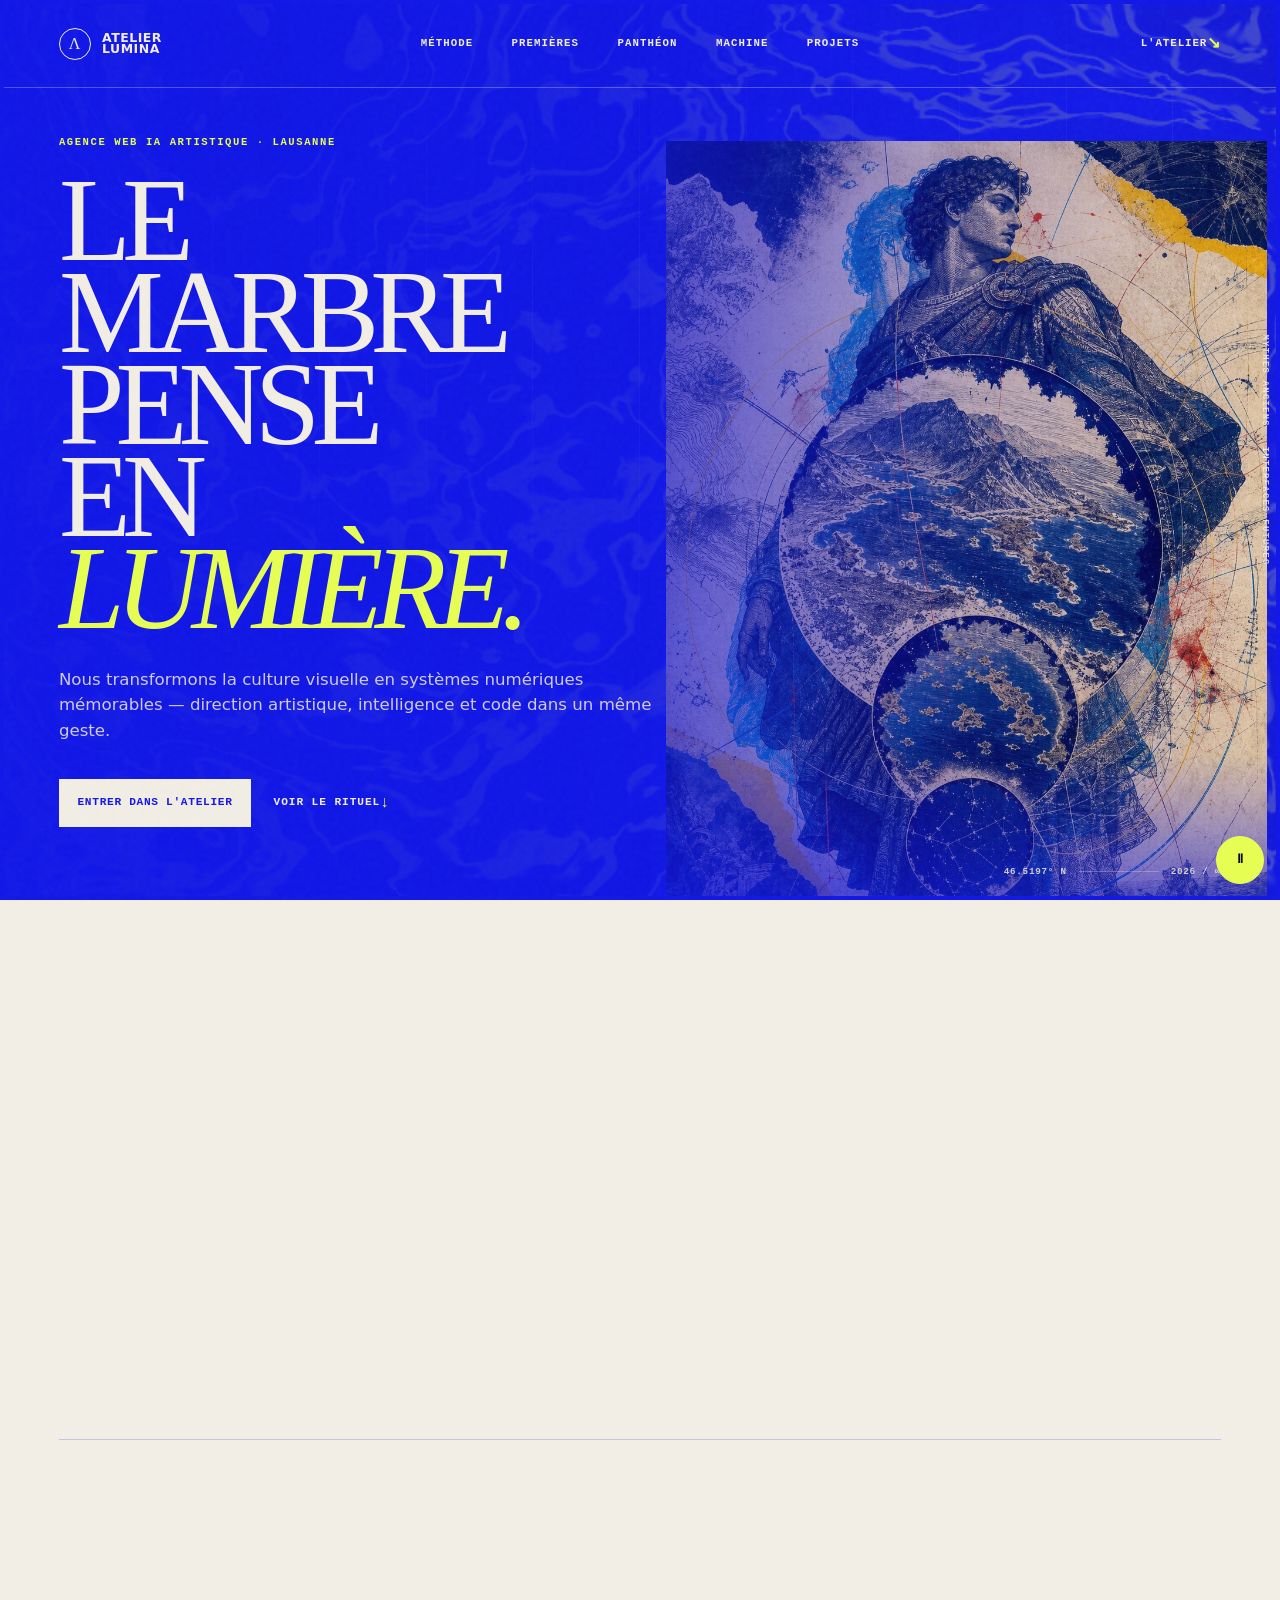
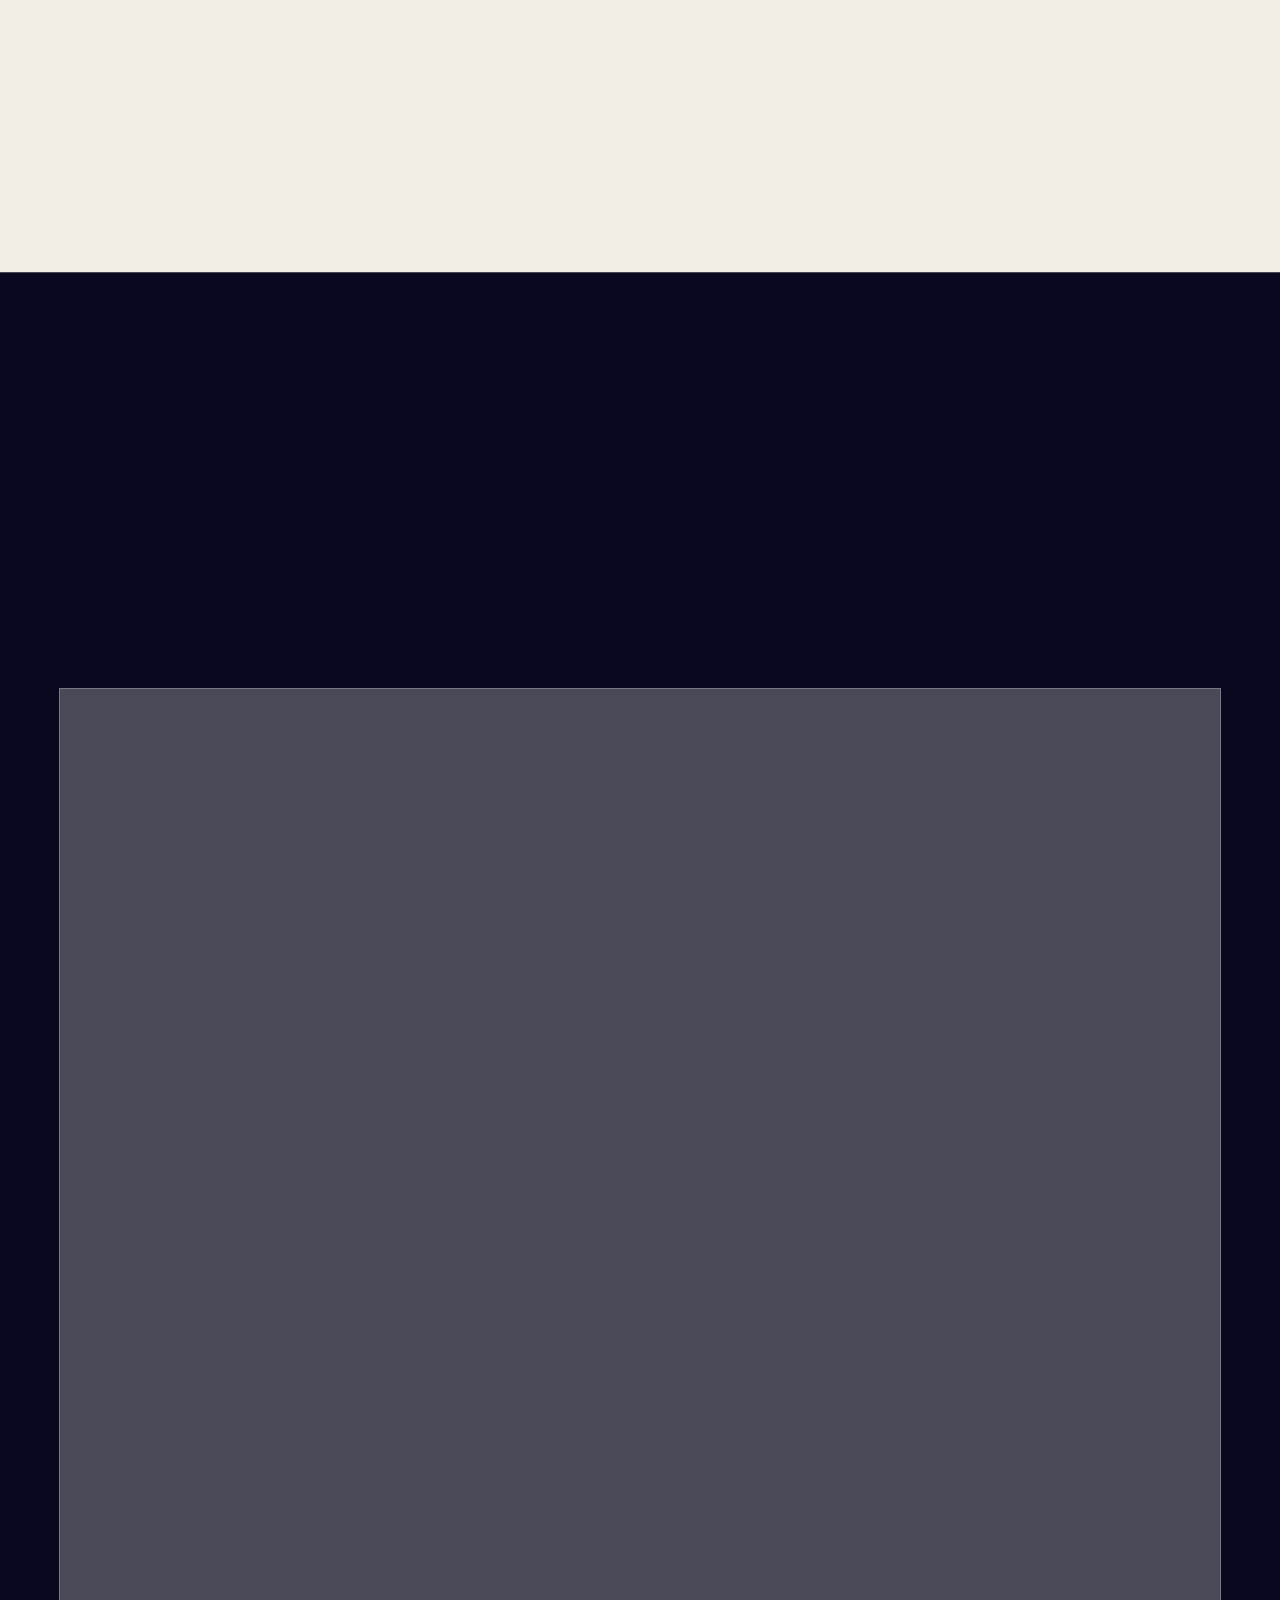
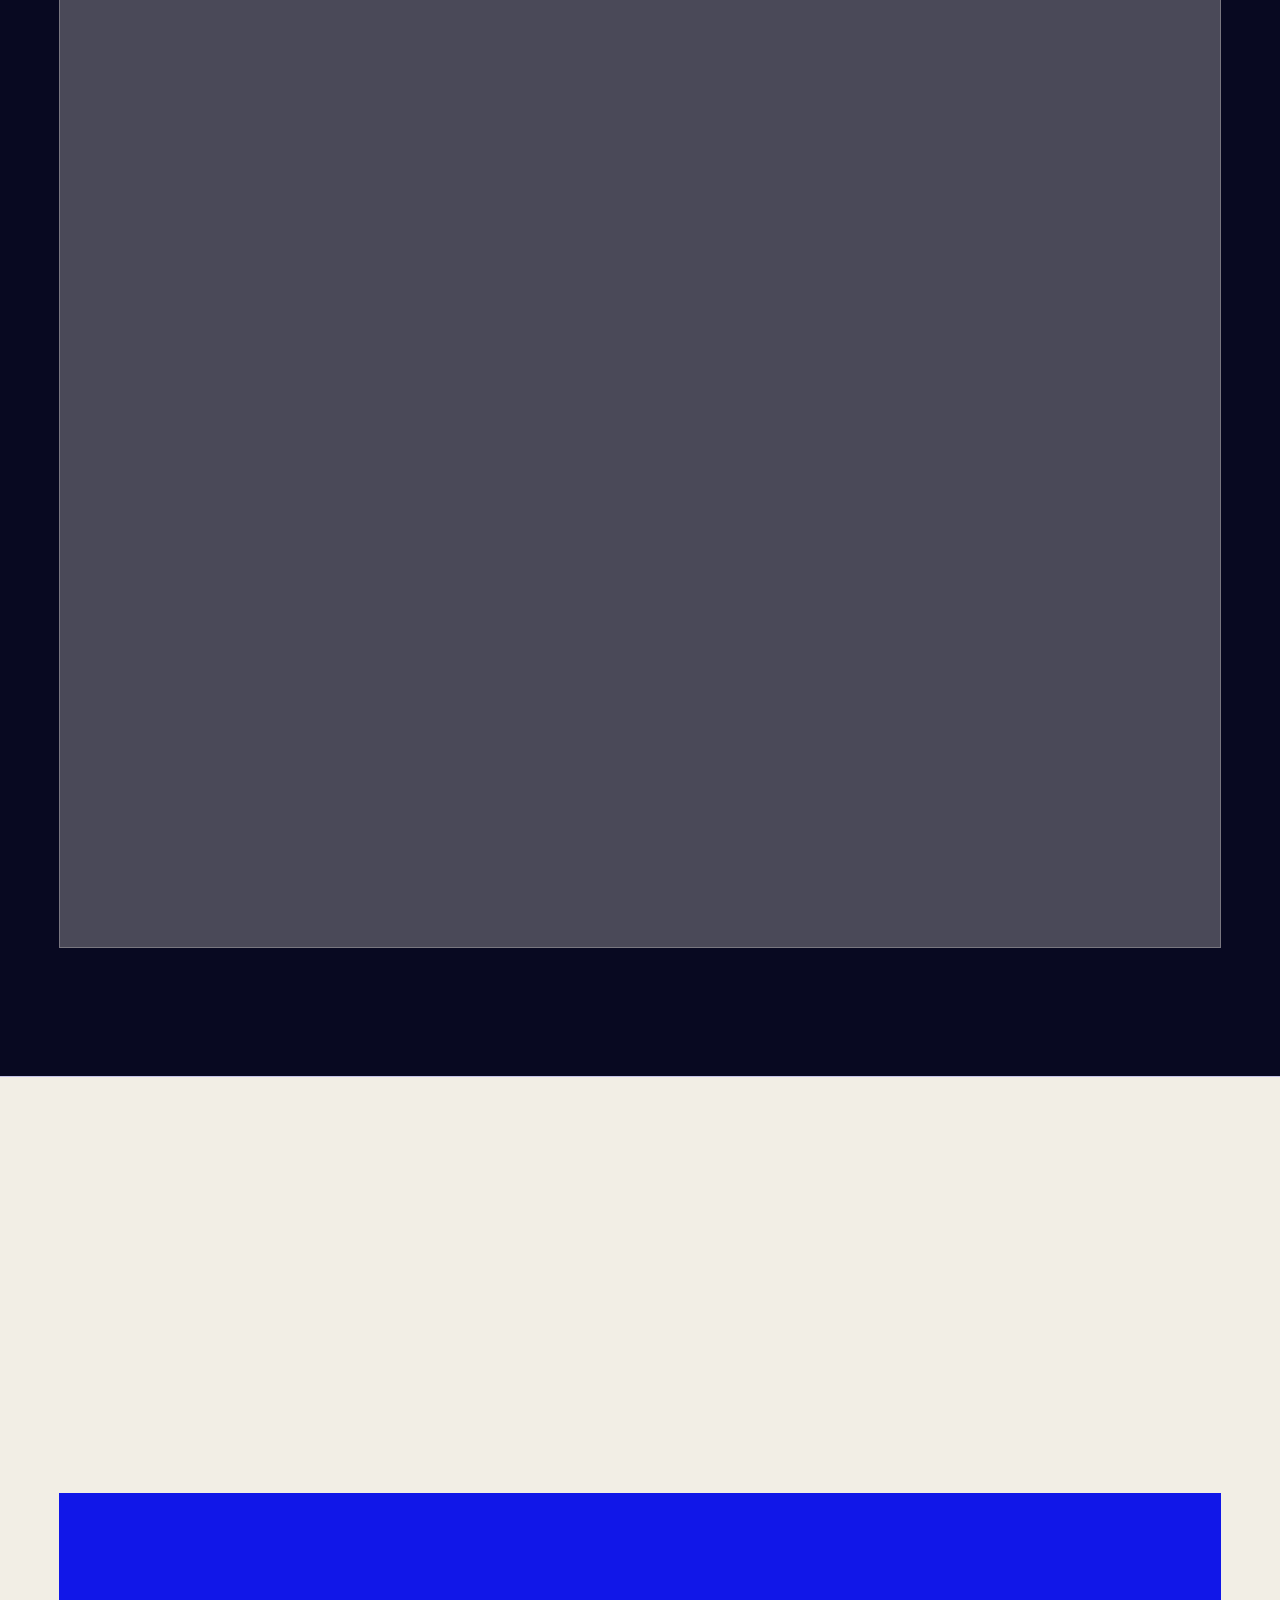
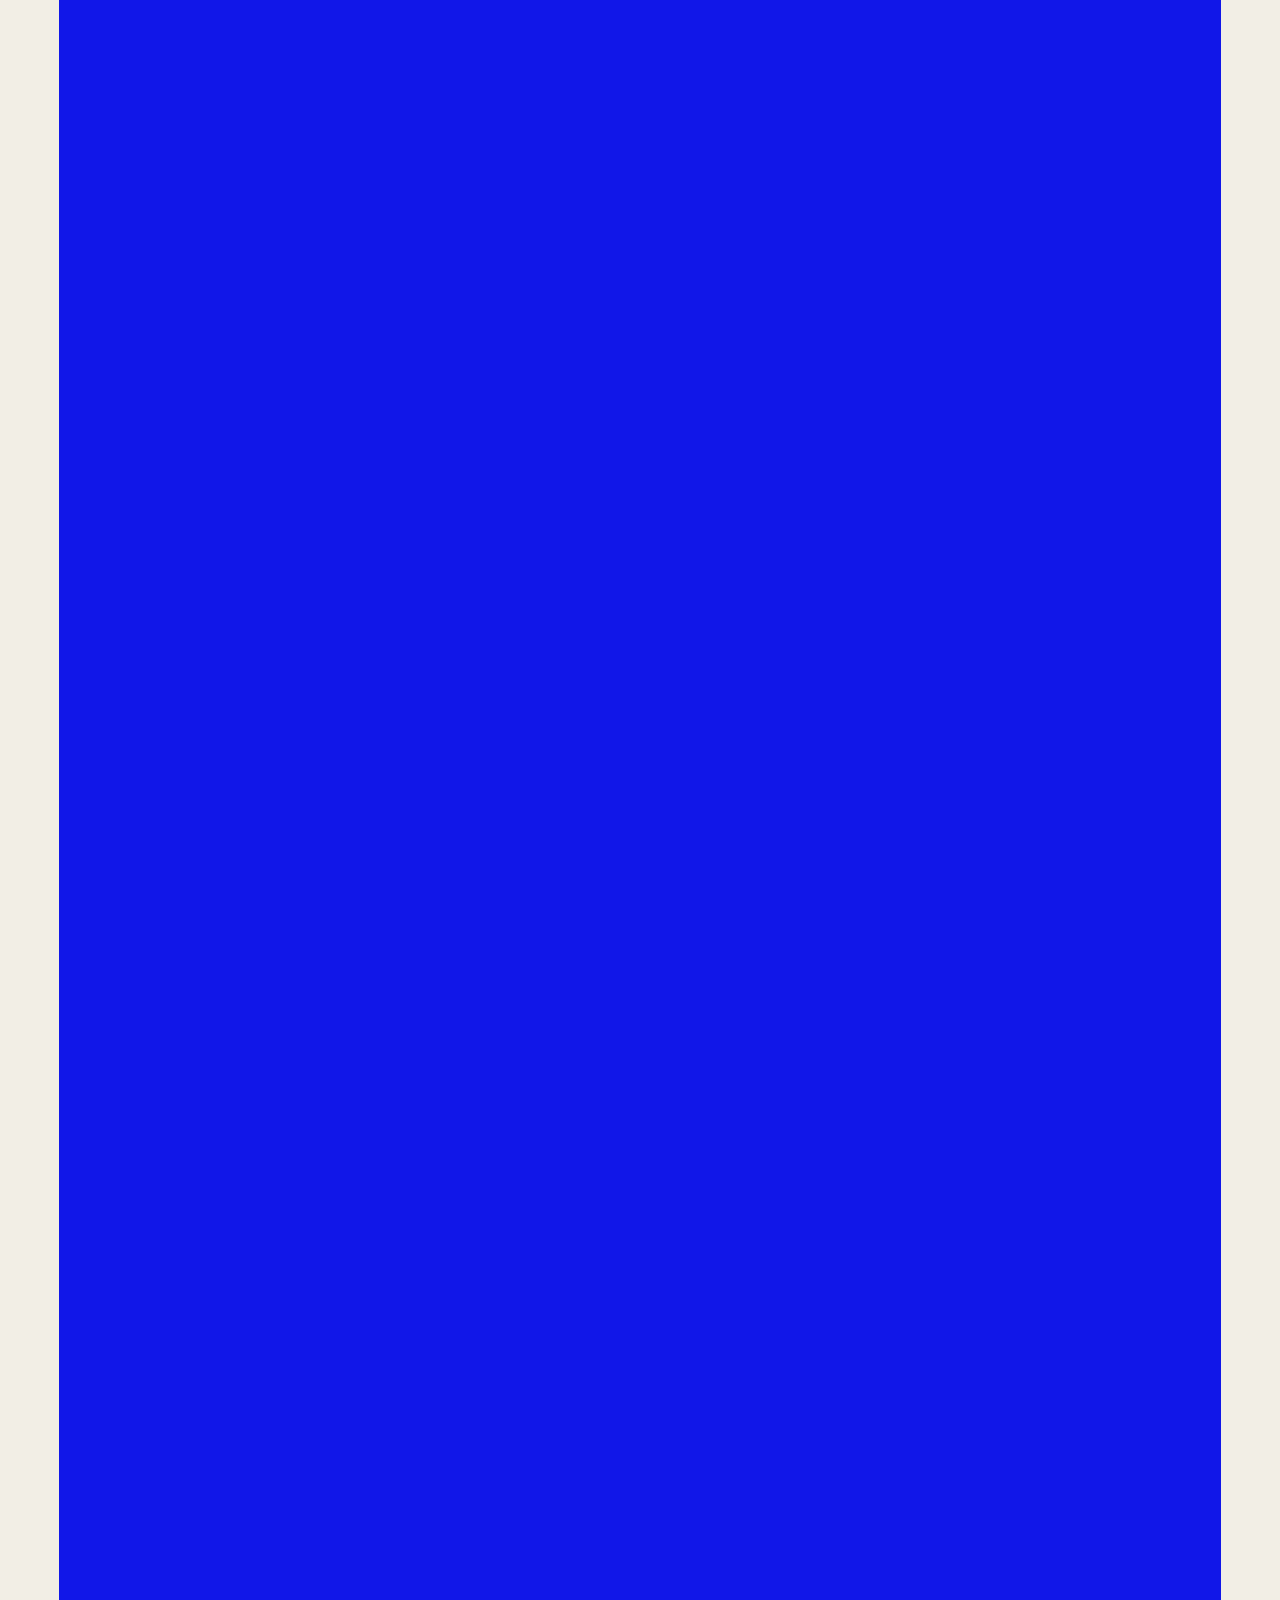
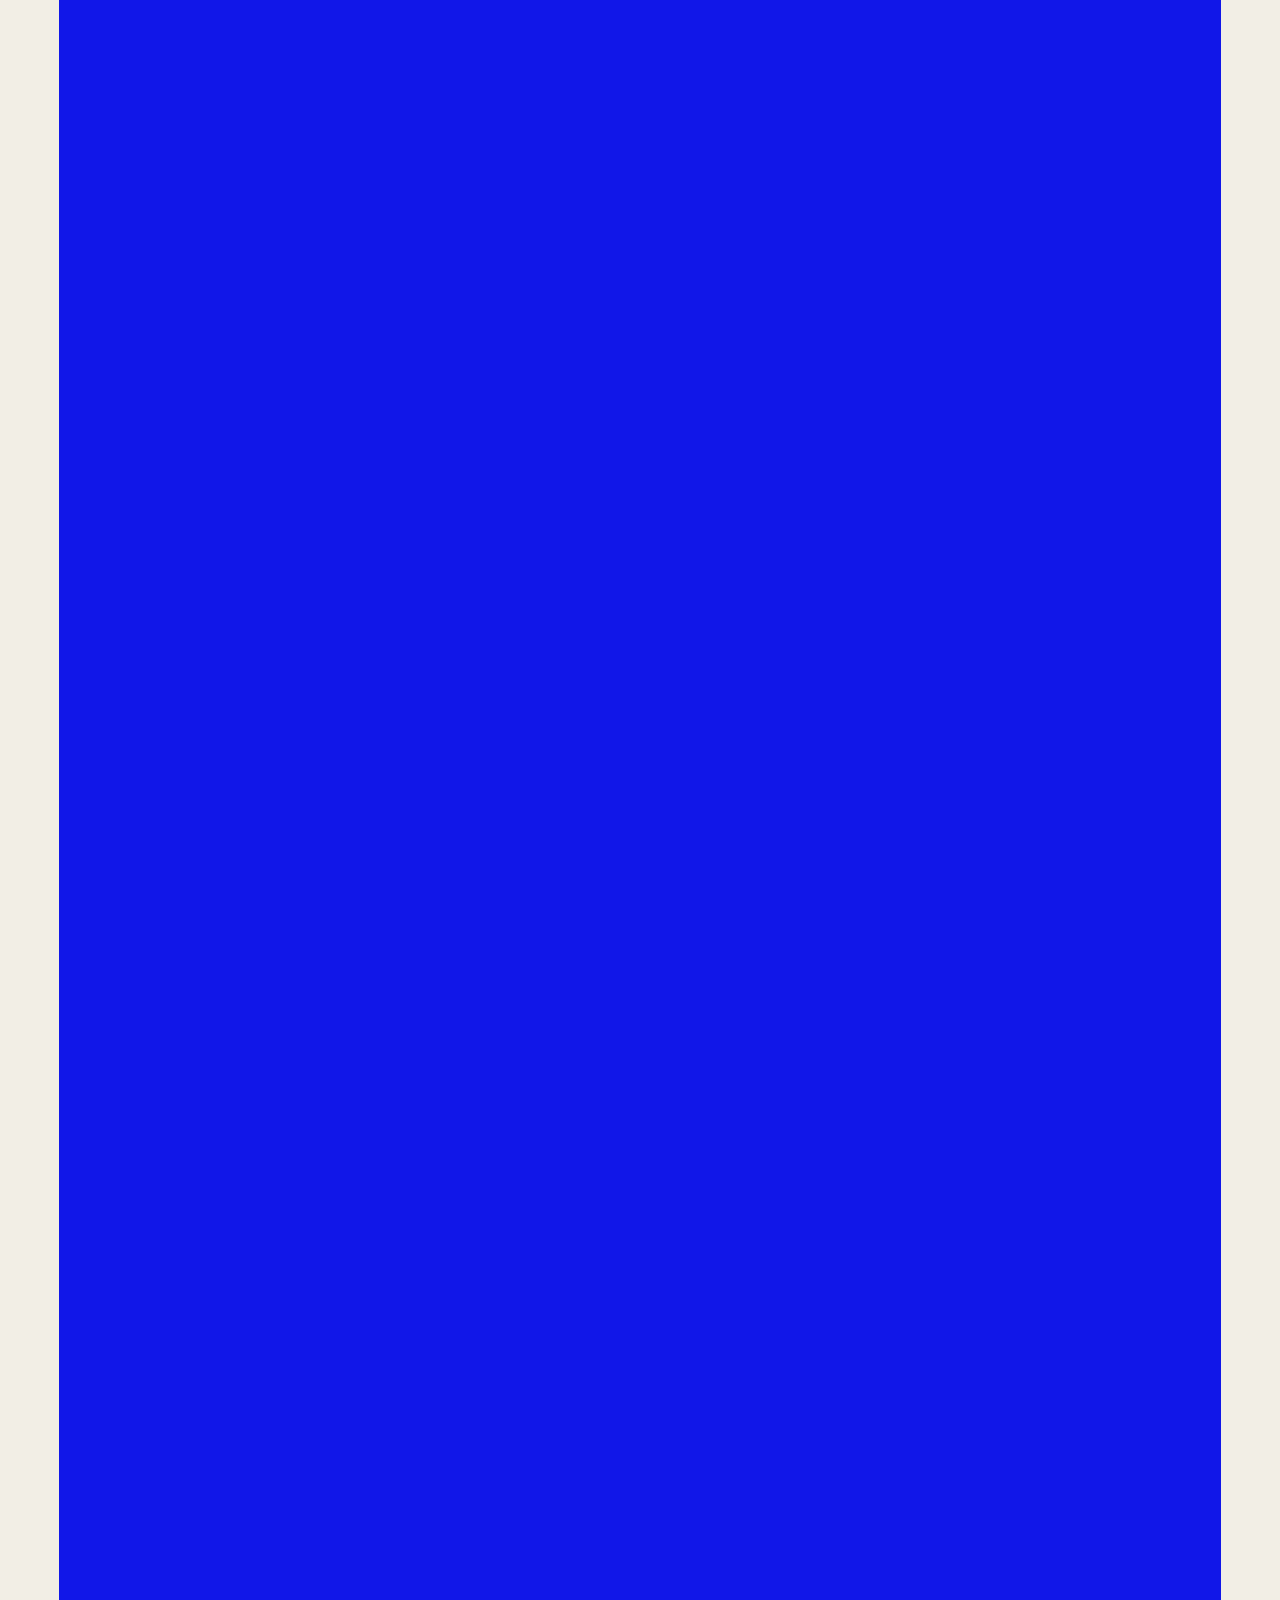
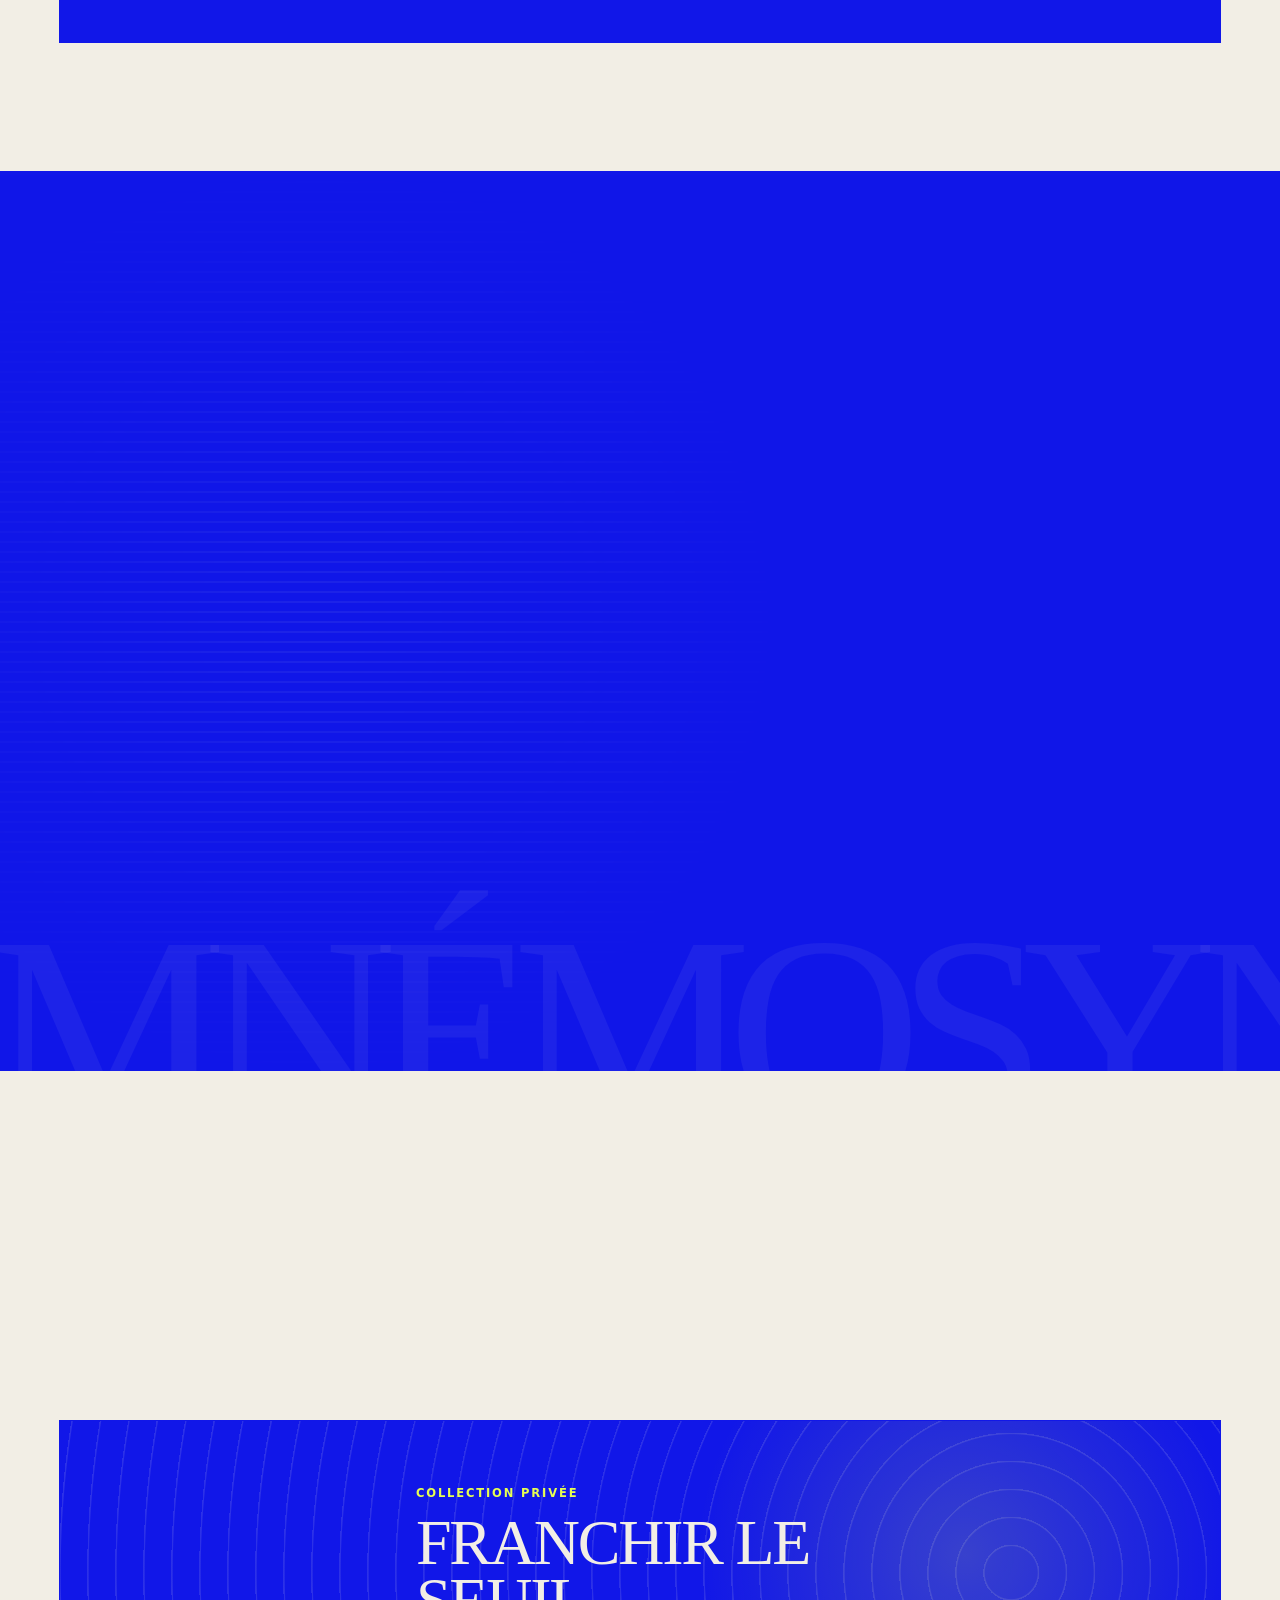
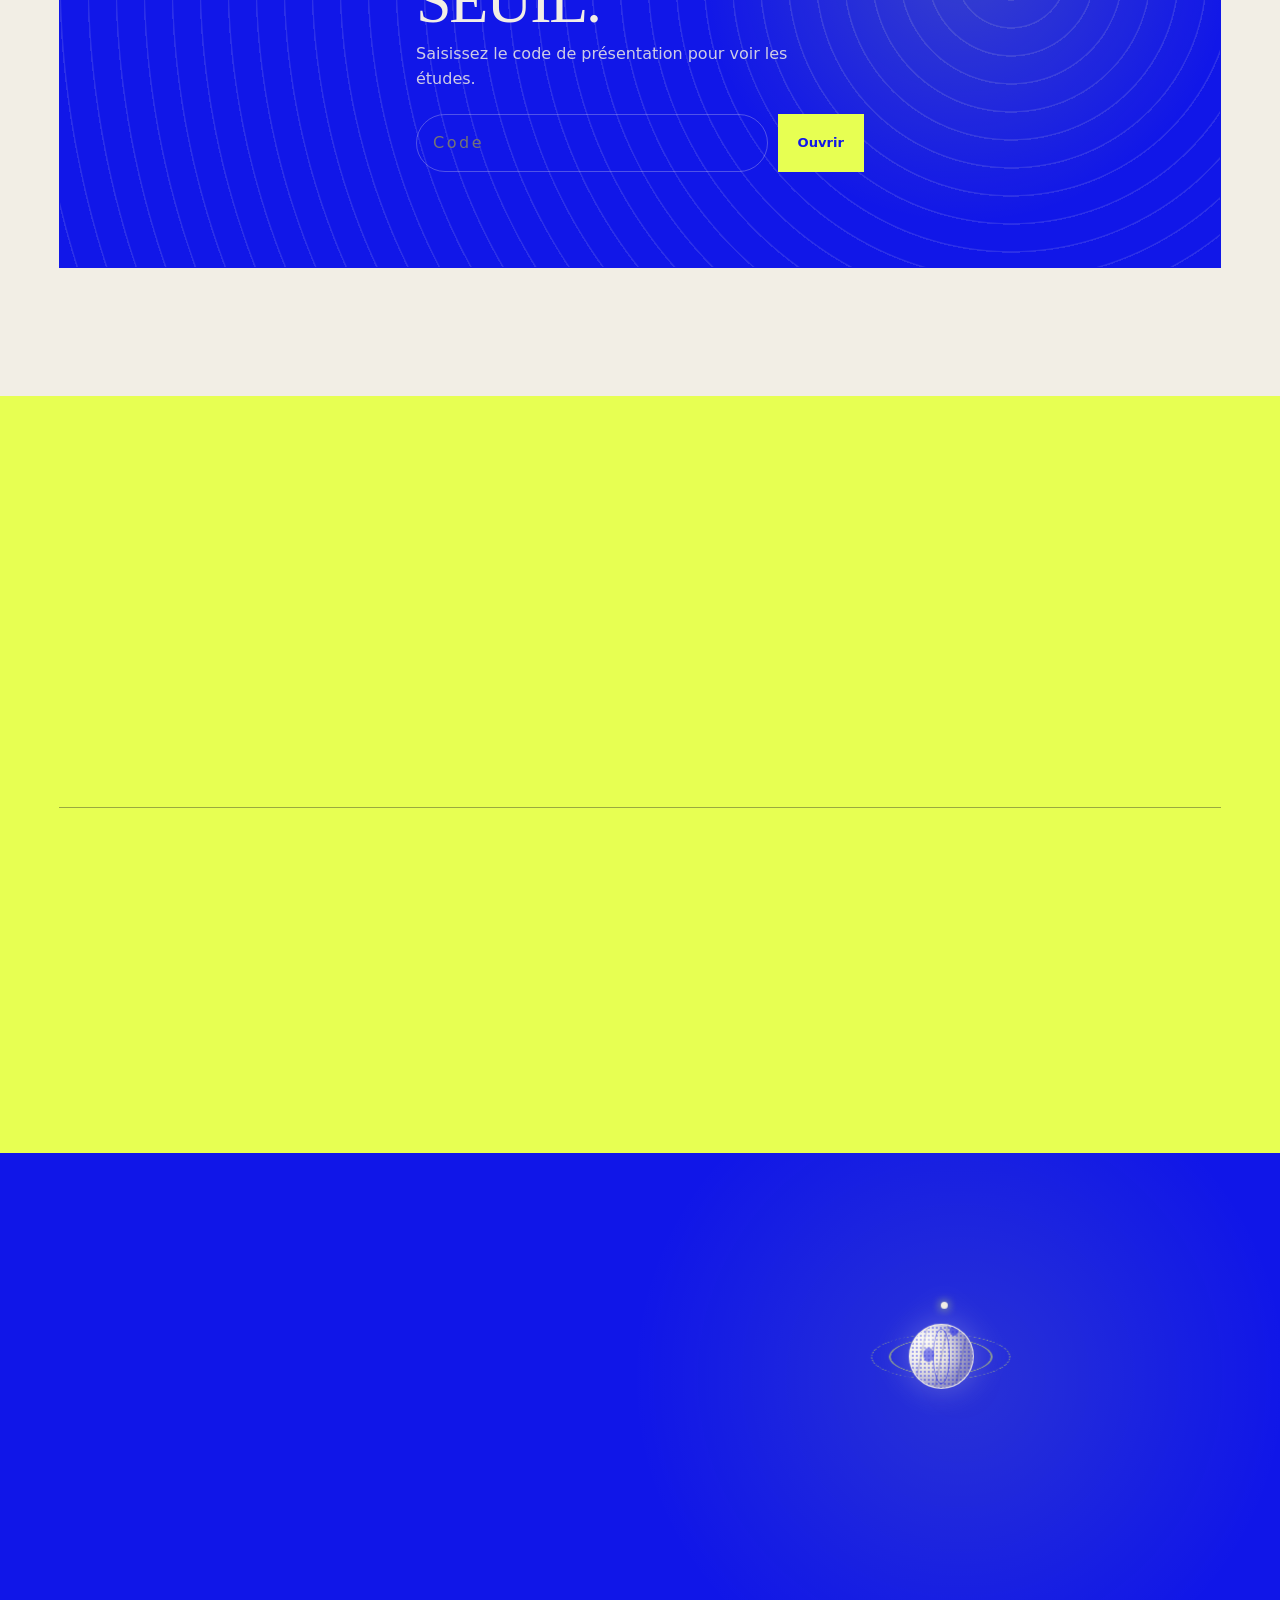
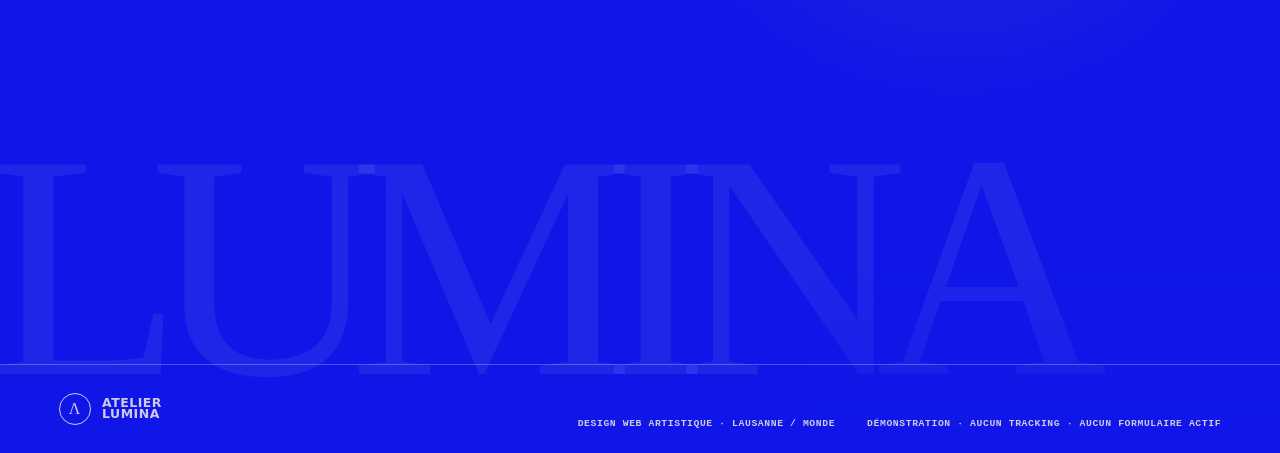
==== agency-site/index.html @ 151646f1 "release: Lumina agency-restore-originals-corrective-20260718-005335 09a837badb62" ====
<!doctype html>
<html lang="fr" class="no-js">
<head>
  <meta charset="utf-8">
  <meta name="viewport" content="width=device-width,initial-scale=1">
  <meta name="description" content="Atelier Lumina unit art, intelligence et code pour créer des sites web singuliers, rapides et vivants.">
  <meta name="theme-color" content="#1117e8">
  <meta http-equiv="Content-Security-Policy" content="default-src 'self'; img-src 'self' data:; style-src 'self'; script-src 'self'; connect-src 'none'; font-src 'self'; media-src 'self'; worker-src 'none'; frame-src 'none'; form-action 'none'; base-uri 'none'; object-src 'none'">
  <meta property="og:title" content="Atelier Lumina — le marbre pense en lumière">
  <meta property="og:description" content="Direction artistique, culture visuelle et IA pour des expériences web hors du commun.">
  <meta property="og:type" content="website">
  <meta property="og:image" content="assets/v2/aegean-hero.webp">
  <title>Atelier Lumina — le marbre pense en lumière</title>
  <link rel="icon" href="../favicon.svg" type="image/svg+xml">
  <link rel="preload" as="image" href="assets/v2/aegean-hero.webp" fetchpriority="high">
  <link rel="stylesheet" href="../shared/gate.css">
  <link rel="stylesheet" href="styles.css">
  <script src="../shared/gate.js" defer></script>
  <script src="../shared/motion.js" defer></script>
  <script src="app.js?v=source-first-20260717" defer></script>
  <script src="variants.js?v=three-versions-20260717" defer></script>
  <script src="psyche.js?v=restored-20260717" defer></script>
</head>
<body>
  <canvas class="psyche-field" id="psyche-field" aria-hidden="true"></canvas>
  <button class="motion-master" id="motion-master" type="button" aria-pressed="false" title="Suspendre le signal">Suspendre le signal</button>
  <a class="skip-link" href="#main">Aller au contenu</a>
  <div class="page-frame" aria-hidden="true"></div>

  <header class="site-header">
    <a class="brand" href="#top" aria-label="Atelier Lumina, accueil">
      <span class="brand-sigil" aria-hidden="true">Λ</span>
      <span>Atelier<br>Lumina</span>
    </a>
    <nav aria-label="Navigation principale">
      <a href="#rituel">Méthode</a>
      <a href="#premieres">Premières</a>
      <a href="#pantheon">Panthéon</a>
      <a href="#machine">Machine</a>
      <a href="#projets">Projets</a>
    </nav>
    <a class="header-cta" href="#offre">L'atelier <span aria-hidden="true">↘</span></a>
  </header>

  <main id="main">
    <section class="hero" id="top">
      <div class="hero-copy" data-reveal>
        <p class="eyebrow">Agence web IA artistique · Lausanne</p>
        <h1>Le marbre<br>pense en<br><em>lumière.</em></h1>
        <p class="hero-lede">Nous transformons la culture visuelle en systèmes numériques
          mémorables — direction artistique, intelligence et code dans un même geste.</p>
        <div class="hero-actions">
          <a class="button button-bone" href="#projets">Entrer dans l'atelier</a>
          <a class="line-link" href="#rituel">Voir le rituel <span aria-hidden="true">↓</span></a>
        </div>
      </div>
      <figure class="hero-figure" aria-label="Figure mythique traversée par trois portails cartographiques à des échelles incompatibles, estampe originale">
        <img src="assets/v2/aegean-hero.webp" width="1024" height="1536" alt="" fetchpriority="high">
      </figure>
      <div class="hero-coordinate" aria-hidden="true"><span>46.5197° N</span><i></i><span>2026 / ∞</span></div>
      <p class="hero-side" aria-hidden="true">Mythes anciens · interfaces futures</p>
    </section>

    <section class="ritual" id="rituel">
      <div class="ritual-intro">
        <p class="section-tag" data-reveal>Protocole 01 — Le geste</p>
        <h2 data-reveal>Une idée forte.<br><i>Quatre actes précis.</i></h2>
        <p data-reveal>Chaque référence est disséquée, abstraite puis reconstruite pour votre
          marque. Jamais de collage de tendances, jamais de décision esthétique sans raison.</p>
      </div>
      <ol class="ritual-grid" aria-label="Méthode Atelier Lumina">
        <li data-reveal><span>α / 01</span><h3>Observer</h3><p>Marché, usages, récit et sources visuelles.</p></li>
        <li data-reveal><span>β / 02</span><h3>Distiller</h3><p>Mécanismes, territoires, droits et tokens.</p></li>
        <li data-reveal><span>γ / 03</span><h3>Sculpter</h3><p>Prompts avant code, prototype et matière.</p></li>
        <li data-reveal><span>δ / 04</span><h3>Éprouver</h3><p>Critique, accessibilité, vitesse et conversion.</p></li>
      </ol>
    </section>

    <section class="originals" id="premieres">
      <header class="originals-head" data-reveal>
        <div><p class="section-tag">Archive 00 — Les premières</p><p class="counter">04 figures / 05 images originelles</p></div>
        <h2>Les images d’avant.<br><i>Remises en lumière.</i></h2>
        <p>Voici les images du panthéon présentes dans la toute première publication. Elles reviennent intactes, avec leur provenance, pour que vous puissiez les juger avant toute sélection.</p>
      </header>
      <div class="originals-grid">
        <article class="original-card" data-reveal>
          <figure><img src="assets/v1/aegean-oracle.webp" width="1254" height="1254" loading="lazy" alt="Oracle de marbre en profil, entourée d’un labyrinthe et de constellations"></figure>
          <div><span>01 · Athéna</span><h3>Oracle originel.</h3><a href="assets/v1/SOURCES.json">Provenance de la première publication ↗</a></div>
        </article>
        <article class="original-card" data-reveal>
          <figure><img src="assets/v1/met-youth-252350.jpg" width="444" height="625" loading="lazy" alt="Statue en marbre d’un jeune homme adulte, vue en pied, Metropolitan Museum of Art"></figure>
          <div><span>02 · Apollon</span><h3>Marbre originel.</h3><a href="https://www.metmuseum.org/art/collection/search/252350" rel="noopener noreferrer">Met Open Access · CC0 ↗</a></div>
        </article>
        <article class="original-card original-card-dark" data-reveal>
          <figure><img src="assets/v1/met-aphrodite-254697.jpg" width="468" height="624" loading="lazy" alt="Statue adulte en marbre d’Aphrodite, Metropolitan Museum of Art"></figure>
          <div><span>03 · Aphrodite</span><h3>Présence originelle.</h3><a href="https://www.metmuseum.org/art/collection/search/254697" rel="noopener noreferrer">Met Open Access · CC0 ↗</a></div>
        </article>
        <article class="original-card original-card-wide" data-reveal>
          <figure class="original-duo"><img src="assets/v1/met-zeus-252511.jpg" width="468" height="624" loading="lazy" alt="Tête en marbre d’un dieu probablement Zeus, Metropolitan Museum of Art"><img src="assets/v1/met-aphrodite-crouching-248138.jpg" width="399" height="625" loading="lazy" alt="Statue adulte en marbre d’Aphrodite accroupie, Metropolitan Museum of Art"></figure>
          <div><span>04 · Zeus et le contrepoint</span><h3>Diptyque originel.</h3><a href="assets/v1/SOURCES.json">Deux œuvres Met Open Access · CC0 ↗</a></div>
        </article>
      </div>
    </section>

    <section class="pantheon" id="pantheon">
      <header class="section-head" data-reveal>
        <div><p class="section-tag">Protocole 02 — Le panthéon</p><p class="counter">04 figures / 12 études</p></div>
        <h2>Le mythe devient<br><i>une capacité.</i></h2>
        <p>Après l’archive originelle ci-dessus, comparez la série Aegean et les deux nouvelles directions. Une seule version s’affiche ici à la fois, sans rien supprimer.</p>
      </header>

      <div class="myth-grid">
        <article class="myth-card myth-card-wide" data-reveal data-parallax>
          <div class="myth-image myth-switcher" data-version-switcher data-god="Athéna">
            <div class="version-controls" role="group" aria-label="Choisir une version d’Athéna">
              <button class="version-button" type="button" aria-pressed="true" aria-controls="athena-stage" data-version-button data-src="assets/v2/aegean-oracle.webp" data-width="1254" data-height="1254" data-label="Aegean · Oracle cartographique" data-alt="Athéna de profil dans un collage cobalt de cartes, constellations, montagnes et lignes géométriques">Aegean</button>
              <button class="version-button" type="button" aria-pressed="false" aria-controls="athena-stage" data-version-button data-src="assets/v3/hyperpsyche-athena-a.webp" data-width="1080" data-height="1080" data-label="Nouvelle A · Pluie matricielle" data-alt="Deux profils d’Athéna traversés par une cascade verticale de glyphes et de chiffres colorés">Nouvelle A</button>
              <button class="version-button" type="button" aria-pressed="false" aria-controls="athena-stage" data-version-button data-src="assets/v3/hyperpsyche-athena-b.webp" data-width="1080" data-height="1080" data-label="Nouvelle B · Oracle chiffré" data-alt="Athéna monumentale enchâssée dans une architecture de signes, nombres et draperies électriques">Nouvelle B</button>
            </div>
            <a class="myth-version-stage" id="athena-stage" data-version-stage href="assets/v2/aegean-oracle.webp" aria-label="Ouvrir en grand Athéna, version Aegean">
              <img data-version-image src="assets/v2/aegean-oracle.webp" width="1254" height="1254" loading="lazy" alt="Athéna de profil dans un collage cobalt de cartes, constellations, montagnes et lignes géométriques">
              <span class="myth-variant-label" data-version-label>Aegean · Oracle cartographique</span>
            </a>
            <p class="version-status visually-hidden" role="status" aria-live="polite" data-version-status></p>
            <noscript><p class="version-fallback">Voir séparément : <a href="assets/v2/aegean-oracle.webp">Aegean</a> · <a href="assets/v3/hyperpsyche-athena-a.webp">nouvelle A</a> · <a href="assets/v3/hyperpsyche-athena-b.webp">nouvelle B</a>.</p></noscript>
          </div>
          <div class="myth-copy"><span>01 · Athéna</span><h3>Discerner.</h3><p>La stratégie transforme le bruit en décision créative.</p><div class="source-links"><a href="assets/v2/SOURCES.json">Aegean · provenance ↗</a><a href="assets/v3/SOURCES.json">Nouvelles · provenance ↗</a></div></div>
        </article>

        <article class="myth-card myth-card-wide" data-reveal data-parallax>
          <div class="myth-image myth-switcher" data-version-switcher data-god="Apollon">
            <div class="version-controls" role="group" aria-label="Choisir une version d’Apollon">
              <button class="version-button" type="button" aria-pressed="true" aria-controls="apollo-stage" data-version-button data-src="assets/v2/aegean-apollo.webp" data-width="1254" data-height="1254" data-label="Aegean · Soleil fracturé" data-alt="Apollon drapé traverse un paysage marin fragmenté sous un disque solaire découpé en bandes">Aegean</button>
              <button class="version-button" type="button" aria-pressed="false" aria-controls="apollo-stage" data-version-button data-src="assets/v3/hyperpsyche-apollo-a.webp" data-width="1080" data-height="1080" data-label="Nouvelle A · Procession temporelle" data-alt="Plusieurs silhouettes d’Apollon avancent dans des lames temporelles aux expositions chromatiques désynchronisées">Nouvelle A</button>
              <button class="version-button" type="button" aria-pressed="false" aria-controls="apollo-stage" data-version-button data-src="assets/v3/hyperpsyche-apollo-b.webp" data-width="1080" data-height="1080" data-label="Nouvelle B · Tranches solaires" data-alt="Apollon et sa lyre sont découpés en tranches solaires diagonales magenta, bleues et acides">Nouvelle B</button>
            </div>
            <a class="myth-version-stage" id="apollo-stage" data-version-stage href="assets/v2/aegean-apollo.webp" aria-label="Ouvrir en grand Apollon, version Aegean">
              <img data-version-image src="assets/v2/aegean-apollo.webp" width="1254" height="1254" loading="lazy" alt="Apollon drapé traverse un paysage marin fragmenté sous un disque solaire découpé en bandes">
              <span class="myth-variant-label" data-version-label>Aegean · Soleil fracturé</span>
            </a>
            <p class="version-status visually-hidden" role="status" aria-live="polite" data-version-status></p>
            <noscript><p class="version-fallback">Voir séparément : <a href="assets/v2/aegean-apollo.webp">Aegean</a> · <a href="assets/v3/hyperpsyche-apollo-a.webp">nouvelle A</a> · <a href="assets/v3/hyperpsyche-apollo-b.webp">nouvelle B</a>.</p></noscript>
          </div>
          <div class="myth-copy"><span>02 · Apollon</span><h3>Clarifier.</h3><p>Hiérarchie, lumière et rythme rendent l’essentiel évident.</p><div class="source-links"><a href="assets/v2/SOURCES.json">Aegean · provenance ↗</a><a href="assets/v3/SOURCES.json">Nouvelles · provenance ↗</a></div></div>
        </article>

        <article class="myth-card myth-card-wide myth-card-dark" data-reveal data-parallax>
          <div class="myth-image myth-switcher" data-version-switcher data-god="Aphrodite">
            <div class="version-controls" role="group" aria-label="Choisir une version d’Aphrodite">
              <button class="version-button" type="button" aria-pressed="true" aria-controls="aphrodite-stage" data-version-button data-src="assets/v2/aegean-aphrodite.webp" data-width="1254" data-height="1254" data-label="Aegean · Archipel magnétique" data-alt="Aphrodite drapée flotte entre archipels, vagues, constellations et coulées magenta traversées de sceaux jaunes">Aegean</button>
              <button class="version-button" type="button" aria-pressed="false" aria-controls="aphrodite-stage" data-version-button data-src="assets/v3/hyperpsyche-aphrodite-a.webp" data-width="1080" data-height="1080" data-label="Nouvelle A · Cartographie cousue" data-alt="Aphrodite se fond dans une cartographie textile cousue, entre rivage, constellation et matière minérale">Nouvelle A</button>
              <button class="version-button" type="button" aria-pressed="false" aria-controls="aphrodite-stage" data-version-button data-src="assets/v3/hyperpsyche-aphrodite-b.webp" data-width="1080" data-height="1080" data-label="Nouvelle B · Draperie-paysage" data-alt="La draperie d’Aphrodite devient un paysage impossible en torsion, traversé de cartes et de constellations">Nouvelle B</button>
            </div>
            <a class="myth-version-stage" id="aphrodite-stage" data-version-stage href="assets/v2/aegean-aphrodite.webp" aria-label="Ouvrir en grand Aphrodite, version Aegean">
              <img data-version-image src="assets/v2/aegean-aphrodite.webp" width="1254" height="1254" loading="lazy" alt="Aphrodite drapée flotte entre archipels, vagues, constellations et coulées magenta traversées de sceaux jaunes">
              <span class="myth-variant-label" data-version-label>Aegean · Archipel magnétique</span>
            </a>
            <p class="version-status visually-hidden" role="status" aria-live="polite" data-version-status></p>
            <noscript><p class="version-fallback">Voir séparément : <a href="assets/v2/aegean-aphrodite.webp">Aegean</a> · <a href="assets/v3/hyperpsyche-aphrodite-a.webp">nouvelle A</a> · <a href="assets/v3/hyperpsyche-aphrodite-b.webp">nouvelle B</a>.</p></noscript>
          </div>
          <div class="myth-copy"><span>03 · Aphrodite</span><h3>Attirer.</h3><p>Le désir visuel devient confiance, jamais manipulation.</p><div class="source-links"><a href="assets/v2/SOURCES.json">Aegean · provenance ↗</a><a href="assets/v3/SOURCES.json">Nouvelles · provenance ↗</a></div></div>
        </article>

        <article class="myth-card myth-card-wide myth-card-last" data-reveal data-parallax>
          <div class="myth-image myth-switcher" data-version-switcher data-god="Zeus">
            <div class="version-controls" role="group" aria-label="Choisir une version de Zeus">
              <button class="version-button" type="button" aria-pressed="true" aria-controls="zeus-stage" data-version-button data-src="assets/v2/aegean-zeus.webp" data-width="1254" data-height="1254" data-label="Aegean · Architecture renversée" data-alt="Zeus drapé traverse une architecture classique renversée, des escaliers suspendus et une carte de constellations cobalt">Aegean</button>
              <button class="version-button" type="button" aria-pressed="false" aria-controls="zeus-stage" data-version-button data-src="assets/v3/hyperpsyche-zeus-a.webp" data-width="1080" data-height="1080" data-label="Nouvelle A · Citadelle polygravitationnelle" data-alt="Deux figures de Zeus traversent une citadelle disloquée par des éclairs et plusieurs directions de gravité">Nouvelle A</button>
              <button class="version-button" type="button" aria-pressed="false" aria-controls="zeus-stage" data-version-button data-src="assets/v3/hyperpsyche-zeus-b.webp" data-width="1080" data-height="1080" data-label="Nouvelle B · Foudre architecturale" data-alt="Zeus se dédouble dans une explosion de colonnes, de pierres suspendues et de foudre calligraphique">Nouvelle B</button>
            </div>
            <a class="myth-version-stage" id="zeus-stage" data-version-stage href="assets/v2/aegean-zeus.webp" aria-label="Ouvrir en grand Zeus, version Aegean">
              <img data-version-image src="assets/v2/aegean-zeus.webp" width="1254" height="1254" loading="lazy" alt="Zeus drapé traverse une architecture classique renversée, des escaliers suspendus et une carte de constellations cobalt">
              <span class="myth-variant-label" data-version-label>Aegean · Architecture renversée</span>
            </a>
            <p class="version-status visually-hidden" role="status" aria-live="polite" data-version-status></p>
            <noscript><p class="version-fallback">Voir séparément : <a href="assets/v2/aegean-zeus.webp">Aegean</a> · <a href="assets/v3/hyperpsyche-zeus-a.webp">nouvelle A</a> · <a href="assets/v3/hyperpsyche-zeus-b.webp">nouvelle B</a>.</p></noscript>
          </div>
          <div class="myth-copy"><span>04 · Zeus</span><h3>Tenir.</h3><p>Un système cohérent survit aux modes et aux écrans.</p><div class="source-links"><a href="assets/v2/SOURCES.json">Aegean · provenance ↗</a><a href="assets/v3/SOURCES.json">Nouvelles · provenance ↗</a></div></div>
        </article>
      </div>
    </section>

    <section class="brain" id="machine">
      <div class="brain-word" aria-hidden="true">MNÉMOSYNE</div>
      <div class="brain-visual" data-parallax data-reveal>
        <img class="brain-texture" src="assets/v2/aegean-mnemosyne.webp" width="1254" height="1254" loading="lazy" alt="Archive Mnémosyne non figurative, pliée en strates temporelles et cartes impossibles">
        <div class="memory-machine" aria-hidden="true">
          <span class="memory-strata"></span>
          <span class="memory-ring memory-ring-a"></span>
          <span class="memory-ring memory-ring-b"></span>
          <span class="memory-ring memory-ring-c"></span>
          <span class="memory-lens"><i></i><b></b></span>
          <span class="memory-node memory-node-a"></span>
          <span class="memory-node memory-node-b"></span>
          <span class="memory-node memory-node-c"></span>
        </div>
      </div>
      <div class="brain-copy" data-reveal>
        <p class="section-tag">Protocole 03 — La mémoire</p>
        <h2>Le studio qui<br><i>apprend.</i></h2>
        <p>Architecture, estampe, mode, photographie, cinéma, artisanat, 3D, art génératif : notre
          vault relie les œuvres à des principes actionnables, sourcés et licites.</p>
        <ul>
          <li><span>01</span> Wiki interlié &amp; provenance</li>
          <li><span>02</span> Analyse visuelle en profondeur</li>
          <li><span>03</span> Expériences et anti-copie</li>
          <li><span>04</span> Apprentissage quotidien borné</li>
        </ul>
      </div>
    </section>

    <section class="projects" id="projets">
      <header class="section-head" data-reveal>
        <div><p class="section-tag">Protocole 04 — Les preuves</p><p class="counter">Concepts de travail</p></div>
        <h2>Des visions<br><i>rendues réelles.</i></h2>
        <p>La collection est protégée par un code de présentation cosmétique. Aucun contenu sensible.</p>
      </header>

      <div class="lumina-gate-shell" data-lumina-gate data-gate-id="agency-projects" data-gate-mode="section">
        <div class="lumina-gate-panel" data-gate-panel role="region" aria-labelledby="agency-gate-title" aria-describedby="agency-gate-copy">
          <div class="lumina-gate-card">
            <p class="lumina-gate-kicker">Collection privée</p>
            <h3 class="lumina-gate-title" id="agency-gate-title">Franchir le seuil.</h3>
            <p class="lumina-gate-copy" id="agency-gate-copy">Saisissez le code de présentation pour voir les études.</p>
            <form class="lumina-gate-form" data-gate-form>
              <label class="lumina-gate-label" for="agency-code">Code de présentation</label>
              <input class="lumina-gate-input" id="agency-code" data-gate-input type="password" inputmode="numeric" autocomplete="current-password" placeholder="Code" required>
              <button class="lumina-gate-submit" type="submit">Ouvrir</button>
            </form>
            <p class="lumina-gate-error" data-gate-error role="alert" aria-live="polite"></p>
            <noscript><p class="lumina-gate-noscript">JavaScript doit être activé pour ouvrir cette collection.</p></noscript>
          </div>
        </div>

        <div data-gate-content hidden aria-hidden="true">
          <div class="project-grid">
            <article class="project-card project-svet" data-parallax>
              <div class="project-number">01 / Démonstration</div>
              <div class="project-title"><p>SVET<br>FIT</p><span aria-hidden="true"></span></div>
              <div class="project-copy">
                <p class="project-meta">Coaching · Lausanne · Concept indépendant</p>
                <h3>Kinetic Poise</h3>
                <p>Force calme, progression visible et demande de bilan sans friction.</p>
                <a class="button button-ink" href="../demos/svet-fit/">Explorer la démo ↗</a>
                <small>Non commandé, sans affiliation ni reprise de contenu.</small>
              </div>
            </article>

            <article class="project-card project-archive">
              <div class="project-number">00 / Archive</div>
              <div class="archive-glyph" aria-hidden="true"><span></span><i></i></div>
              <div class="project-copy">
                <p class="project-meta">Atelier Lumina · Première direction</p>
                <h3>Kinetic<br>Poise V1</h3>
                <p>La première proposition reste intacte et consultable : aucune idée n'est effacée.</p>
                <a class="button button-bone" href="../archive/agency-v1-kinetic-poise/">Ouvrir l'archive ↗</a>
              </div>
            </article>
          </div>
        </div>
      </div>
    </section>

    <section class="offer" id="offre">
      <div data-reveal>
        <p class="section-tag">Protocole 05 — Après l'oracle</p>
        <h2>Le site ne se<br><i>fige jamais.</i></h2>
      </div>
      <div class="offer-grid">
        <div class="offer-price" data-reveal><span>Dès</span><strong>~100</strong><p>CHF / mois</p></div>
        <div class="offer-copy" data-reveal>
          <p>Maintenance IA bornée : fraîcheur, mini-audit mensuel, corrections légères, veille
            conversion et rapport transparent. Le périmètre final reste contractualisé.</p>
          <ul><li>Pas de dark patterns</li><li>Pas de métriques inventées</li><li>Pas de dépendance opaque</li></ul>
        </div>
      </div>
    </section>

    <section class="finale" aria-labelledby="finale-title">
      <div class="finale-copy" data-reveal>
        <p class="section-tag">Les Moires · le fil des possibles</p>
        <h2 id="finale-title">Nous filons<br><i>le possible.</i></h2>
        <div class="finale-actions">
          <a class="button button-bone" href="#top">Revenir à la lumière ↑</a>
          <button class="moira-toggle" id="moira-toggle" type="button" aria-pressed="false">Suspendre le fil</button>
        </div>
      </div>
      <div class="moira" id="moira-stage" aria-hidden="true">
        <img src="assets/v2/aegean-moira.webp" width="864" height="1821" loading="lazy" alt="">
        <span class="moira-aster-wrap">
          <span class="moira-orbit moira-orbit-one"></span>
          <span class="moira-orbit moira-orbit-two"></span>
          <span class="moira-orbit-dot"></span>
          <span class="moira-aster"><span></span><i></i><b></b></span>
        </span>
      </div>
      <div class="finale-ghost" aria-hidden="true">LUMINA</div>
      <footer>
        <a class="brand" href="#top"><span class="brand-sigil" aria-hidden="true">Λ</span><span>Atelier<br>Lumina</span></a>
        <p>Design web artistique · Lausanne / monde</p>
        <p>Démonstration · aucun tracking · aucun formulaire actif</p>
      </footer>
    </section>
  </main>
</body>
</html>
---- shared/gate.css ----
.lumina-gate-shell{position:relative;isolation:isolate}
.lumina-gate-panel{display:grid;place-items:center;min-height:26rem;padding:clamp(1.5rem,5vw,4rem);border:1px solid color-mix(in srgb,currentColor 18%,transparent);border-radius:1.5rem;background:color-mix(in srgb,#111214 92%,transparent);color:#f5efe5;overflow:hidden}
.lumina-gate-panel::before{content:"";position:absolute;inset:0;z-index:-1;background:radial-gradient(circle at 70% 20%,rgba(216,79,199,.2),transparent 35%),radial-gradient(circle at 10% 90%,rgba(215,242,138,.12),transparent 30%)}
.lumina-gate-card{width:min(100%,28rem)}
.lumina-gate-kicker{margin:0 0 .7rem;color:#d7f28a;font-size:.72rem;font-weight:800;letter-spacing:.16em;text-transform:uppercase}
.lumina-gate-title{margin:0 0 .8rem;font:500 clamp(1.8rem,5vw,3rem)/1.02 Georgia,serif;letter-spacing:-.035em}
.lumina-gate-copy{margin:0 0 1.4rem;color:#bcb7b0;max-width:38ch}
.lumina-gate-form{display:flex;gap:.6rem;flex-wrap:wrap}
.lumina-gate-label{position:absolute;width:1px;height:1px;padding:0;margin:-1px;overflow:hidden;clip:rect(0,0,0,0);white-space:nowrap;border:0}
.lumina-gate-input{min-width:0;flex:1 1 12rem;padding:.95rem 1rem;border:1px solid #4c4945;border-radius:999px;background:#1b1b1b;color:#fff;font:inherit;letter-spacing:.16em}
.lumina-gate-input:focus-visible{outline:3px solid #d7f28a;outline-offset:3px}
.lumina-gate-submit{min-height:44px;padding:.95rem 1.25rem;border:0;border-radius:999px;background:#d7f28a;color:#111214;font:800 .82rem/1 system-ui;cursor:pointer}
.lumina-gate-submit:hover{filter:brightness(1.05)}
.lumina-gate-error{min-height:1.4em;margin:.75rem 0 0;color:#ff9adf;font-weight:700;font-size:.86rem}
.lumina-gate-noscript{margin:1rem 0 0;padding:.8rem;border:1px solid #ff9adf;color:#ffd0ef;font-weight:700;font-size:.82rem}
.lumina-gate-overlay{position:fixed;inset:0;z-index:9999;display:grid;place-items:center;padding:1rem;background:rgba(9,9,10,.96);backdrop-filter:blur(18px)}
.lumina-gate-panel.lumina-gate-overlay{width:100%;min-height:100svh;border:0;border-radius:0}
.gate-is-open .skip-link{visibility:hidden}
.no-js .lumina-gate-form,.no-js .lumina-gate-error{display:none}
.no-js.gate-overlay-page .skip-link{display:none}
@media(prefers-reduced-motion:no-preference){.lumina-gate-panel{animation:lumina-in .55s cubic-bezier(.2,.8,.2,1) both}@keyframes lumina-in{from{opacity:0;transform:translateY(12px)}to{opacity:1;transform:none}}}
---- agency-site/styles.css ----
:root{
  --blue:#1117e8;--blue-deep:#090b8f;--bone:#f2eee5;--acid:#e7ff52;--ink:#080921;
  --line:rgba(242,238,229,.28);--muted:rgba(242,238,229,.84);--paper-line:rgba(17,23,232,.2);
  --pad:clamp(1.25rem,4.6vw,5.4rem);--serif:Georgia,'Times New Roman',serif;
  --sans:Inter,ui-sans-serif,system-ui,-apple-system,BlinkMacSystemFont,'Segoe UI',sans-serif;
  --mono:ui-monospace,SFMono-Regular,Menlo,Consolas,monospace
}
*{box-sizing:border-box}
html{scroll-behavior:smooth;background:var(--blue)}
body{margin:0;overflow-x:hidden;background:var(--blue);color:var(--bone);font:400 1rem/1.55 var(--sans);text-rendering:optimizeLegibility}
body::before{content:"";position:fixed;inset:0;z-index:90;pointer-events:none;opacity:.035;background-image:url("data:image/svg+xml,%3Csvg viewBox='0 0 220 220' xmlns='http://www.w3.org/2000/svg'%3E%3Cfilter id='n'%3E%3CfeTurbulence type='fractalNoise' baseFrequency='.72' numOctaves='4' stitchTiles='stitch'/%3E%3C/filter%3E%3Crect width='100%25' height='100%25' filter='url(%23n)'/%3E%3C/svg%3E")}
img{max-width:100%;height:auto;display:block}a{color:inherit;text-decoration:none}button,input{font:inherit}
.page-frame{position:fixed;inset:0;z-index:80;border:4px solid var(--blue);pointer-events:none}
.skip-link{position:fixed;top:.75rem;left:.75rem;z-index:100000;padding:.8rem 1rem;background:var(--acid);color:var(--ink);font-weight:800;opacity:0;transform:translateY(-180%)}
.skip-link:focus-visible{opacity:1;transform:none}:focus-visible{outline:3px solid var(--acid);outline-offset:4px}
.site-header{position:absolute;inset:0 0 auto;z-index:40;display:grid;grid-template-columns:1fr auto 1fr;align-items:start;padding:1.35rem var(--pad);border-bottom:1px solid var(--line);text-transform:uppercase}
.brand{display:inline-flex;align-items:center;gap:.7rem;width:max-content;min-height:44px;font:800 .78rem/.86 var(--sans);letter-spacing:.04em}.brand-sigil{display:grid;place-items:center;width:2rem;height:2rem;border:1px solid currentColor;border-radius:50%;font:400 1rem var(--serif)}
.site-header nav{display:flex;gap:clamp(1rem,3vw,3.2rem);font:700 .67rem/1 var(--mono);letter-spacing:.1em}.site-header nav a,.header-cta{display:flex;align-items:center;min-height:44px;padding:.6rem 0;text-underline-offset:.35rem}.site-header nav a:hover,.header-cta:hover{text-decoration:underline}
.header-cta{justify-self:end;font:700 .68rem/1 var(--mono);letter-spacing:.08em}.header-cta span{color:var(--acid);font-size:1rem}
.hero{--px:0;--py:0;position:relative;display:grid;grid-template-columns:minmax(0,1.02fr) minmax(24rem,.98fr);align-items:center;min-height:100svh;padding:8.5rem var(--pad) 4.5rem;overflow:hidden;border-bottom:1px solid var(--line)}
.hero::before{content:"";position:absolute;inset:0;opacity:.14;background:repeating-linear-gradient(90deg,transparent 0,transparent calc(8.333% - 1px),var(--bone) calc(8.333% - 1px),var(--bone) 8.333%);mask-image:linear-gradient(to bottom,transparent,#000 34%,transparent 82%)}
.hero-copy{position:relative;z-index:4;max-width:59rem}.eyebrow,.section-tag{margin:0 0 1.6rem;font:800 .66rem/1.3 var(--mono);letter-spacing:.15em;text-transform:uppercase}.eyebrow{color:var(--acid)}
h1{margin:0;max-width:8ch;font:300 clamp(4.2rem,9.2vw,10.6rem)/.78 var(--serif);letter-spacing:-.075em;text-transform:uppercase;text-wrap:balance}h1 em{color:var(--acid);font-weight:300}
.hero-lede{max-width:39rem;margin:2rem 0 0;color:var(--muted);font-size:clamp(.98rem,1.3vw,1.2rem)}
.hero-actions{display:flex;align-items:center;gap:1.4rem;margin-top:2.2rem;flex-wrap:wrap}.button{display:inline-flex;align-items:center;justify-content:center;min-height:3rem;padding:.85rem 1.1rem;border:1px solid transparent;font:800 .7rem/1 var(--mono);letter-spacing:.06em;text-transform:uppercase;transition:transform .2s ease,background .2s ease,color .2s ease}.button:hover{transform:translateY(-2px)}.button-bone{background:var(--bone);color:var(--blue)}.button-bone:hover{background:var(--acid)}.button-ink{background:var(--ink);color:var(--bone)}
.line-link{display:inline-flex;align-items:center;min-height:44px;font:700 .7rem/1 var(--mono);letter-spacing:.08em;text-transform:uppercase}.line-link span{color:var(--acid);font-size:1rem}.line-link:hover{text-decoration:underline;text-underline-offset:.35rem}
.hero-figure{position:absolute;z-index:2;right:clamp(-2rem,1vw,1rem);bottom:-16%;width:min(47vw,53rem);margin:0}.hero-figure::after{content:"";position:absolute;inset:0;background:linear-gradient(to bottom,transparent 68%,var(--blue) 97%);pointer-events:none}
.hero-figure img{width:100%;height:auto}
.hero-coordinate{position:absolute;z-index:4;right:var(--pad);bottom:1.35rem;display:flex;align-items:center;gap:.75rem;color:var(--muted);font:600 .58rem var(--mono);letter-spacing:.08em}.hero-coordinate i{width:5rem;height:1px;background:var(--line)}.hero-side{position:absolute;right:.65rem;top:50%;z-index:4;margin:0;color:var(--muted);font:600 .55rem var(--mono);letter-spacing:.15em;text-transform:uppercase;writing-mode:vertical-rl;transform:translateY(-50%)}
.ritual{padding:clamp(6rem,10vw,10rem) var(--pad);background:var(--bone);color:var(--blue)}.ritual-intro{display:grid;grid-template-columns:.55fr 1.45fr .75fr;gap:clamp(1.5rem,5vw,6rem);align-items:end}.ritual .section-tag,.pantheon .section-tag,.projects .section-tag{color:var(--blue-deep)}
h2{margin:0;font:300 clamp(3.1rem,7vw,8rem)/.86 var(--serif);letter-spacing:-.065em;text-transform:uppercase}h2 i{font-weight:300;text-transform:none}.ritual-intro>p:last-child,.section-head>p{max-width:35ch;margin:0;color:#313679;font-size:.92rem}
.ritual-grid{display:grid;grid-template-columns:repeat(4,1fr);margin:clamp(4rem,8vw,8rem) 0 0;padding:0;list-style:none;border-top:1px solid var(--paper-line)}.ritual-grid li{min-height:19rem;padding:1.3rem;border-right:1px solid var(--paper-line)}.ritual-grid li:first-child{border-left:1px solid var(--paper-line)}.ritual-grid span{font:700 .62rem var(--mono);letter-spacing:.1em}.ritual-grid h3{margin:5.7rem 0 .55rem;font:300 clamp(1.7rem,2.5vw,2.8rem) var(--serif);letter-spacing:-.04em}.ritual-grid p{max-width:19rem;margin:0;color:#434785;font-size:.83rem}
.pantheon{padding:clamp(6rem,10vw,10rem) var(--pad);background:var(--bone);color:var(--blue);border-top:1px solid var(--paper-line)}.section-head{display:grid;grid-template-columns:.55fr 1.45fr .75fr;gap:clamp(1.5rem,5vw,6rem);align-items:end;margin-bottom:clamp(3rem,7vw,7rem)}.section-head .counter{margin:0;color:#454a8f;font:600 .62rem var(--mono);letter-spacing:.08em;text-transform:uppercase}.section-head h2{font-size:clamp(3rem,6vw,6.5rem)}
.myth-grid{display:grid;grid-template-columns:1fr;gap:1px;background:var(--blue);border:1px solid var(--blue)}.myth-card,.myth-card-wide,.myth-card-last{--px:0;--py:0;display:grid;grid-column:1/-1;grid-template-columns:minmax(0,1.35fr) minmax(20rem,.65fr);grid-template-rows:auto;min-width:0;background:var(--bone);overflow:hidden}.myth-image{position:relative;min-height:0;overflow:hidden;background:var(--blue);isolation:isolate}.myth-image::after{content:none}.myth-image img{width:100%;height:100%;object-fit:cover;transform:none}.myth-oracle img{filter:none}
.generated-print img{object-position:center center}.visually-hidden{position:absolute!important;width:1px!important;height:1px!important;padding:0!important;margin:-1px!important;overflow:hidden!important;clip:rect(0,0,0,0)!important;white-space:nowrap!important;border:0!important}.generated-duo{display:grid;grid-template-columns:1fr 1fr}.generated-duo img{object-fit:cover}.generated-duo img:first-child{object-position:34% center}.generated-duo img:last-child{object-position:66% center}.generated-duo img+img{border-left:1px solid var(--line)}.myth-switcher{display:grid;grid-template-rows:auto minmax(0,1fr);min-width:0;background:var(--blue)}.version-controls{display:grid;grid-template-columns:repeat(3,minmax(0,1fr));gap:1px;background:var(--blue);border-bottom:1px solid var(--blue)}.version-button{min-width:0;min-height:52px;padding:.75rem .55rem;border:0;background:var(--bone);color:var(--blue);cursor:pointer;font:800 .62rem/1.25 var(--mono);letter-spacing:.055em;text-transform:uppercase}.version-button:hover,.version-button:focus-visible,.version-button[aria-pressed="true"]{background:var(--acid);color:var(--ink)}.version-button:focus-visible{position:relative;z-index:2;outline:3px solid var(--ink);outline-offset:-4px}.myth-version-stage{position:relative;display:block;min-width:0;aspect-ratio:1;overflow:hidden;background:var(--blue)}.myth-version-stage img{display:block;width:100%;height:100%;aspect-ratio:1;object-fit:cover;transform:none}.myth-version-stage:focus-visible{outline:3px solid var(--acid);outline-offset:-4px}.myth-variant-label{position:absolute;left:.7rem;right:.7rem;bottom:.7rem;width:max-content;max-width:calc(100% - 1.4rem);padding:.5rem .6rem;background:rgba(8,9,33,.88);color:var(--bone);font:800 .62rem/1.3 var(--mono);letter-spacing:.06em;text-transform:uppercase}.myth-version-stage:hover .myth-variant-label,.myth-version-stage:focus-visible .myth-variant-label{background:var(--acid);color:var(--ink)}.source-links{display:flex;flex-wrap:wrap;gap:0 1rem}.source-links a{margin-top:.7rem}.version-fallback{margin:0;padding:1rem;background:var(--bone);color:var(--blue);font:700 .68rem/1.5 var(--mono);text-transform:uppercase}.version-fallback a{color:inherit;text-decoration:underline}.no-js .version-controls{display:none}
.myth-copy{display:flex;flex-direction:column;justify-content:center;padding:clamp(1.4rem,3.5vw,3rem);border-top:0;border-left:1px solid var(--blue)}.myth-card-wide .myth-copy{display:flex;flex-direction:column;justify-content:center;border-top:0;border-left:1px solid var(--blue)}.myth-copy>span{font:700 .63rem var(--mono);letter-spacing:.12em;text-transform:uppercase}.myth-copy h3{margin:2rem 0 .8rem;font:300 clamp(2.7rem,4vw,4.8rem)/.85 var(--serif);letter-spacing:-.06em;text-transform:uppercase}.myth-card-wide .myth-copy h3{margin:2rem 0 .8rem}.myth-copy p{max-width:28rem;margin:0;color:#393e80}.myth-copy a,.myth-copy small{display:flex;align-items:center;width:max-content;max-width:100%;min-height:44px;margin-top:1.1rem;color:#313679;font:700 .68rem/1.4 var(--mono);letter-spacing:.06em;text-transform:uppercase;white-space:normal;overflow-wrap:anywhere}.myth-card-dark{background:var(--ink);color:var(--bone)}.myth-card-dark .myth-copy{border-color:var(--line)}.myth-card-dark .myth-copy p,.myth-card-dark .myth-copy a{color:var(--muted)}
.brain{position:relative;display:grid;grid-template-columns:1fr 1fr;min-height:100svh;overflow:hidden;background:var(--blue);border-top:4px solid var(--blue)}.brain::before{content:"";position:absolute;inset:0;opacity:.13;background:repeating-linear-gradient(0deg,transparent 0 8px,var(--bone) 9px,transparent 10px);mask-image:radial-gradient(circle at 25% 50%,#000,transparent 45%)}.brain-word{position:absolute;left:-.045em;bottom:-.25em;color:rgba(242,238,229,.06);font:300 clamp(8rem,21vw,25rem)/.8 var(--serif);letter-spacing:-.09em;white-space:nowrap}.brain-visual{--px:0;--py:0;position:relative;z-index:2;min-height:48rem;overflow:hidden}.brain-visual img{position:absolute;inset:50% auto auto 50%;width:min(92%,56rem);height:auto;transform:translate(-50%,-50%);border-radius:0;box-shadow:none}.brain-orbit{position:absolute;left:50%;top:50%;width:min(71%,47rem);aspect-ratio:1;border:1px solid var(--acid);border-radius:50%;transform:translate(-50%,-50%) rotateX(72deg);box-shadow:0 0 2rem rgba(231,255,82,.2)}
.brain-copy{position:relative;z-index:3;display:flex;flex-direction:column;justify-content:center;padding:clamp(4rem,8vw,9rem) var(--pad) clamp(4rem,8vw,9rem) 2rem}.brain-copy .section-tag{color:var(--acid)}.brain-copy h2{font-size:clamp(3.7rem,7vw,8rem)}.brain-copy>p:not(.section-tag){max-width:38rem;color:var(--muted)}.brain-copy ul{margin:2.5rem 0 0;padding:0;list-style:none;border-top:1px solid var(--line)}.brain-copy li{display:flex;gap:1rem;padding:.95rem 0;border-bottom:1px solid var(--line);font-size:.84rem}.brain-copy li span{color:var(--acid);font:700 .65rem var(--mono)}
.projects{padding:clamp(6rem,10vw,10rem) var(--pad);background:var(--bone);color:var(--blue)}.projects .lumina-gate-panel{border:1px solid var(--blue);border-radius:0;background:var(--blue);color:var(--bone)}.projects .lumina-gate-panel::before{background:radial-gradient(circle at 78% 30%,rgba(231,255,82,.18),transparent 28%),repeating-radial-gradient(circle at 82% 34%,transparent 0 26px,rgba(242,238,229,.12) 27px 28px)}.projects .lumina-gate-kicker{color:var(--acid)}.projects .lumina-gate-title{font:300 clamp(2.3rem,5vw,5rem)/.9 var(--serif);text-transform:uppercase}.projects .lumina-gate-copy{color:var(--muted)}.projects .lumina-gate-input{border-color:var(--line);background:transparent}.projects .lumina-gate-submit{border-radius:0;background:var(--acid);color:var(--blue)}
.project-grid{display:grid;grid-template-columns:1.3fr .7fr;gap:1px;background:var(--blue);border:1px solid var(--blue)}.project-card{--px:0;--py:0;position:relative;display:grid;grid-template-rows:auto minmax(22rem,1fr) auto;min-height:52rem;overflow:hidden;background:var(--acid);color:var(--ink)}.project-number{padding:1rem;border-bottom:1px solid rgba(8,9,33,.25);font:700 .62rem var(--mono);letter-spacing:.1em;text-transform:uppercase}.project-title{position:relative;display:grid;place-items:center;overflow:hidden}.project-title::before{content:"";position:absolute;width:75%;aspect-ratio:1;border:1px solid rgba(8,9,33,.28);border-radius:50%}.project-title span{position:absolute;width:45%;height:120%;border:1px solid rgba(8,9,33,.3);transform:rotate(37deg)}.project-title p{position:relative;z-index:2;margin:0;font:900 clamp(5rem,11vw,12rem)/.68 var(--sans);letter-spacing:-.12em}.project-copy{position:relative;padding:clamp(1.5rem,4vw,3.5rem);border-top:1px solid rgba(8,9,33,.25)}.project-meta{margin:0 0 .7rem;font:700 .6rem var(--mono);letter-spacing:.1em;text-transform:uppercase}.project-copy h3{margin:0;font:300 clamp(2.8rem,5vw,5.2rem)/.88 var(--serif);letter-spacing:-.06em;text-transform:uppercase}.project-copy>p:not(.project-meta){max-width:34rem;margin:1rem 0 1.5rem}.project-copy small{display:block;margin-top:1rem;opacity:.7}.project-archive{background:var(--ink);color:var(--bone)}.project-archive .project-number,.project-archive .project-copy{border-color:var(--line)}.archive-glyph{position:relative;display:grid;place-items:center}.archive-glyph span{width:45%;aspect-ratio:1;border:1px solid var(--bone);border-radius:50%;box-shadow:inset 2.6rem 0 0 var(--blue);transform:rotate(-27deg)}.archive-glyph i{position:absolute;width:70%;height:22%;border:1px solid var(--acid);border-radius:50%;transform:rotate(19deg)}
.offer{padding:clamp(6rem,10vw,10rem) var(--pad);background:var(--acid);color:var(--ink)}.offer .section-tag{color:#343d00}.offer h2{max-width:12ch}.offer-grid{display:grid;grid-template-columns:.8fr 1.2fr;gap:clamp(2rem,8vw,9rem);align-items:end;margin-top:clamp(3rem,7vw,7rem);padding-top:2rem;border-top:1px solid rgba(8,9,33,.35)}.offer-price span{display:block;font:700 .65rem var(--mono);letter-spacing:.1em;text-transform:uppercase}.offer-price strong{display:block;font:300 clamp(6rem,13vw,14rem)/.8 var(--serif);letter-spacing:-.09em}.offer-price p{margin:.7rem 0 0;font:700 .72rem var(--mono);letter-spacing:.1em;text-transform:uppercase}.offer-copy{max-width:43rem}.offer-copy>p{font-size:clamp(1.1rem,1.7vw,1.45rem)}.offer-copy ul{display:flex;gap:.6rem;flex-wrap:wrap;margin:2rem 0 0;padding:0;list-style:none}.offer-copy li{padding:.55rem .7rem;border:1px solid rgba(8,9,33,.35);font:700 .61rem var(--mono);letter-spacing:.06em;text-transform:uppercase}
.finale{position:relative;min-height:100svh;overflow:hidden;background:var(--blue);isolation:isolate}.finale::before{content:"";position:absolute;inset:0;z-index:-1;background:radial-gradient(circle at 75% 25%,rgba(231,255,82,.12),transparent 28%)}.finale-copy{position:relative;z-index:5;width:min(53rem,62vw);padding:clamp(6rem,11vh,9rem) 0 9rem var(--pad)}.finale-copy .section-tag{color:var(--acid)}.finale-copy h2{font-size:clamp(4rem,9vw,10.8rem);margin-bottom:2rem}.finale-actions{display:flex;align-items:center;gap:.7rem;flex-wrap:wrap}.moira-toggle{min-height:48px;padding:.8rem 1rem;border:1px solid var(--line);background:transparent;color:var(--bone);cursor:pointer;font:800 .68rem/1 var(--mono);letter-spacing:.06em;text-transform:uppercase}.moira-toggle:hover,.moira-toggle:focus-visible,.moira-toggle[aria-pressed="false"]{border-color:var(--acid);background:var(--acid);color:var(--ink)}.moira{position:absolute;right:-2rem;bottom:-12%;z-index:2;height:118%;width:auto;aspect-ratio:864/1821}.moira img{position:relative;z-index:1;height:100%;width:auto;max-width:none}.moira::after{content:"";position:absolute;inset:0;z-index:3;background:linear-gradient(to bottom,transparent 72%,var(--blue) 96%);pointer-events:none}.moira-aster-wrap{position:absolute;left:26.4%;top:9%;z-index:5;width:12.8%;aspect-ratio:1;transform:translate(-50%,-50%);filter:drop-shadow(0 0 1rem rgba(242,238,229,.28))}.moira-aster{position:absolute;inset:0;overflow:hidden;border:1px solid rgba(242,238,229,.92);border-radius:50%;background:var(--bone);box-shadow:inset -.85rem -.4rem 1.15rem rgba(9,11,143,.48),inset .45rem .25rem .7rem rgba(255,255,255,.68)}.moira-aster span{position:absolute;inset:-18%;border-radius:50%;opacity:.82;background:radial-gradient(ellipse at 18% 28%,rgba(17,23,232,.68) 0 8%,transparent 8.7%),radial-gradient(ellipse at 54% 67%,rgba(17,23,232,.62) 0 12%,transparent 12.8%),radial-gradient(circle,rgba(17,23,232,.46) 0 1px,transparent 1.45px),repeating-linear-gradient(102deg,transparent 0 9px,rgba(9,11,143,.2) 10px 11px,transparent 12px 20px);background-size:55% 70%,65% 72%,4px 4px,160% 100%;animation:aster-surface 8s linear infinite}.moira-aster i{position:absolute;inset:6% 37%;border:1px solid rgba(17,23,232,.48);border-radius:50%;animation:aster-meridian 8s linear infinite}.moira-aster b{position:absolute;left:15%;top:12%;width:25%;aspect-ratio:1;border-radius:50%;background:rgba(255,255,255,.58);filter:blur(4px)}.moira-orbit{position:absolute;left:50%;top:50%;border:1px solid var(--acid);border-radius:50%}.moira-orbit-one{width:160%;aspect-ratio:1;transform:translate(-50%,-50%) rotateX(69deg);animation:moira-ring-one 12s linear infinite}.moira-orbit-two{width:215%;aspect-ratio:1;border-style:dashed;opacity:.62;transform:translate(-50%,-50%) rotateX(71deg) rotateZ(62deg);animation:moira-ring-two 19s linear infinite reverse}.moira-orbit-dot{position:absolute;left:49%;top:-34%;width:7px;aspect-ratio:1;border-radius:50%;background:var(--bone);box-shadow:0 0 10px var(--acid);animation:moira-dot 2s ease-in-out infinite}.moira.is-paused .moira-aster span,.moira.is-paused .moira-aster i,.moira.is-paused .moira-orbit,.moira.is-paused .moira-orbit-dot{animation-play-state:paused}.finale-ghost{position:absolute;left:-.04em;bottom:8%;z-index:1;color:rgba(242,238,229,.07);font:300 clamp(9rem,25vw,28rem)/.72 var(--serif);letter-spacing:-.1em}.finale footer{position:absolute;inset:auto 0 0;z-index:7;display:grid;grid-template-columns:1fr auto auto;align-items:end;gap:2rem;padding:1.4rem var(--pad);border-top:1px solid var(--line);color:var(--muted);font:600 .61rem/1.4 var(--mono);letter-spacing:.06em;text-transform:uppercase}.finale footer p{margin:0;text-align:right}
@keyframes aster-surface{to{background-position:110% 0,-90% 0,-80% 0,-160% 0}}@keyframes aster-meridian{to{transform:rotateY(360deg)}}@keyframes moira-ring-one{to{transform:translate(-50%,-50%) rotateX(69deg) rotateZ(360deg)}}@keyframes moira-ring-two{to{transform:translate(-50%,-50%) rotateX(71deg) rotateZ(422deg)}}@keyframes moira-dot{50%{transform:scale(1.8);opacity:.5}}
.js [data-reveal]{opacity:0;transform:translateY(22px);transition:opacity .7s ease,transform .7s cubic-bezier(.2,.8,.2,1)}.js [data-reveal].is-visible{opacity:1;transform:none}
@media(max-width:980px){
  .site-header{grid-template-columns:1fr auto}.site-header nav{display:none}.hero{grid-template-columns:1fr;min-height:58rem;padding-top:9rem}.hero::after{content:"";position:absolute;inset:0;z-index:3;pointer-events:none;background:linear-gradient(90deg,rgba(17,23,232,.98) 0 36%,rgba(17,23,232,.78) 50%,rgba(17,23,232,.18) 68%,transparent 82%)}.hero-copy{padding-bottom:13rem}.hero-lede{max-width:29rem}.hero-figure{right:-7%;bottom:-14%;width:min(66vw,41rem);opacity:1}.hero-side{display:none}
  .ritual-intro,.section-head{grid-template-columns:1fr}.ritual-intro>p:last-child,.section-head>p{max-width:52ch}.ritual-grid{grid-template-columns:repeat(2,1fr)}
  .myth-card,.myth-card-wide,.myth-card-last{grid-template-columns:1fr;grid-template-rows:auto auto}.myth-copy,.myth-card-wide .myth-copy{border-left:0;border-top:1px solid var(--blue)}
  .brain{grid-template-columns:1fr;min-height:auto}.brain-visual{min-height:38rem}.brain-copy{padding:2rem var(--pad) 7rem}.project-grid{grid-template-columns:1fr}.project-card{min-height:44rem}.offer-grid{grid-template-columns:1fr}.finale-copy{width:64vw}.moira{right:-18%;opacity:.85}.finale footer{grid-template-columns:1fr 1fr}.finale footer p:last-child{display:none}
}
@media(max-width:600px){
  .page-frame{border-width:2px}.site-header{padding-top:1rem}.header-cta{display:none}.hero{min-height:50rem;padding-top:7rem}.hero::after{background:linear-gradient(to bottom,rgba(17,23,232,1) 0 48%,rgba(17,23,232,.76) 58%,rgba(17,23,232,.12) 74%,transparent 88%)}.hero-copy{padding-bottom:10rem}h1{font-size:clamp(4rem,19vw,6.5rem)}.hero-lede{max-width:30rem}.hero-figure{right:-12%;bottom:-7%;width:110vw;opacity:1}.hero-coordinate{left:var(--pad);right:auto}
  .ritual,.pantheon,.projects,.offer{padding-top:5rem;padding-bottom:5rem}.ritual-grid{grid-template-columns:1fr}.ritual-grid li{min-height:auto;border-left:1px solid var(--paper-line);padding:1.2rem}.ritual-grid h3{margin:2.5rem 0 .4rem}
  .myth-grid{grid-template-columns:1fr}.myth-card,.myth-card-wide,.myth-card-last{grid-column:auto;grid-template-rows:auto auto}.version-button{min-height:48px;padding:.65rem .35rem;font-size:.55rem;letter-spacing:.025em}.myth-variant-label{left:.45rem;right:.45rem;bottom:.45rem;max-width:calc(100% - .9rem);padding:.4rem .45rem;font-size:.58rem}.myth-copy h3{margin:2rem 0 .6rem}.source-links{display:grid;gap:0}.myth-copy .source-links a{margin-top:.55rem}
  .brain-visual{min-height:29rem}.brain-visual img{width:88%}.brain-copy{padding-bottom:5rem}.project-card{min-height:40rem}.project-title{min-height:17rem}.project-title p{font-size:22vw}.offer-price strong{font-size:36vw}
  .finale{min-height:52rem}.finale-copy{width:100%;padding:5rem var(--pad) 15rem}.finale-copy h2{font-size:18vw}.finale-actions{max-width:19rem}.moira{right:-18%;bottom:-4%;height:82%;opacity:.82}.moira-aster-wrap{top:45%;width:15.5%}.finale-ghost{bottom:11%}.finale footer{grid-template-columns:1fr;padding-bottom:1rem}.finale footer p{display:none}
  .hero .line-link,.moira-toggle{padding:.8rem 1rem;border:1px solid rgba(242,238,229,.72);background:rgba(9,11,143,.92);color:var(--bone)}
}
@media(prefers-reduced-motion:reduce){html{scroll-behavior:auto}*,*::before,*::after{animation:none!important;transition:none!important}.js [data-reveal]{opacity:1;transform:none}.hero-figure,.myth-image img,.brain-visual img{transform:none}}


/* Archive publique des images de la première publication. */
.originals{padding:clamp(6rem,10vw,10rem) var(--pad);background:var(--ink);color:var(--bone);border-top:1px solid var(--line)}
.originals-head{display:grid;grid-template-columns:.55fr 1.45fr .75fr;gap:clamp(1.5rem,5vw,6rem);align-items:end;margin-bottom:clamp(3rem,7vw,7rem)}
.originals-head .section-tag{color:var(--acid)}.originals-head .counter{margin:0;color:var(--muted);font:600 .62rem var(--mono);letter-spacing:.08em;text-transform:uppercase}.originals-head h2{font-size:clamp(3rem,6vw,6.5rem)}.originals-head>p{max-width:38ch;margin:0;color:var(--muted);font-size:.92rem}
.originals-grid{display:grid;grid-template-columns:repeat(2,minmax(0,1fr));gap:1px;background:var(--line);border:1px solid var(--line)}
.original-card{display:grid;grid-template-columns:minmax(0,1.12fr) minmax(13rem,.88fr);min-width:0;min-height:34rem;background:var(--bone);color:var(--blue);overflow:hidden}.original-card-dark{grid-column:1/-1;grid-template-columns:minmax(0,1fr) minmax(18rem,1fr);background:var(--blue);color:var(--bone)}.original-card-wide{grid-column:1/-1;grid-template-columns:minmax(0,1.4fr) minmax(18rem,.6fr)}
.original-card figure{display:grid;place-items:center;min-width:0;margin:0;padding:1.15rem;background:#090a12;overflow:hidden}.original-card figure>img{width:100%;height:100%;max-height:40rem;object-fit:contain;object-position:center}.original-duo{grid-template-columns:1fr 1fr!important;gap:1px;padding:0!important;background:var(--line)!important}.original-duo img{max-height:none!important;background:#1a1b20}
.original-card>div{display:flex;flex-direction:column;justify-content:center;padding:clamp(1.4rem,3vw,2.8rem);border-left:1px solid currentColor}.original-card span{font:700 .62rem var(--mono);letter-spacing:.11em;text-transform:uppercase}.original-card h3{margin:1.7rem 0 .8rem;font:300 clamp(2.2rem,3.8vw,4.4rem)/.86 var(--serif);letter-spacing:-.055em;text-transform:uppercase}.original-card a{display:flex;align-items:center;width:max-content;max-width:100%;min-height:44px;margin-top:1rem;font:700 .64rem/1.4 var(--mono);letter-spacing:.06em;text-transform:uppercase;text-decoration:underline;text-underline-offset:.3rem}
.myth-variant-label{z-index:4}
.lumina-gate-input,.lumina-gate-submit{min-height:44px}
@media(max-width:980px){.originals-head{grid-template-columns:1fr}.originals-head>p{max-width:52ch}.originals-grid{grid-template-columns:1fr}.original-card,.original-card-wide{grid-column:auto;grid-template-columns:1fr;min-height:0}.original-card figure{min-height:30rem}.original-card>div{border-left:0;border-top:1px solid currentColor}}
@media(max-width:600px){.originals{padding-top:5rem;padding-bottom:5rem}.original-card figure{min-height:25rem;padding:.65rem}.original-duo{min-height:23rem!important}.original-card h3{font-size:2.7rem}}

/* Signal égéen vivant — prototype intégré */
.no-js .motion-master{display:none}.no-js *,.no-js *::before,.no-js *::after{animation:none!important;transition:none!important}
.psyche-field{position:fixed;inset:0;z-index:0;width:100%;height:100%;pointer-events:none;background:var(--blue)}
main{position:relative;z-index:1}.site-header{z-index:40}.hero,.brain,.finale{background-color:rgba(17,23,232,.76)}
.motion-master{position:fixed;right:1rem;bottom:1rem;z-index:75;min-width:10.5rem;min-height:48px;padding:.75rem 1rem;border:1px solid var(--bone);background:rgba(8,9,33,.88);color:var(--bone);backdrop-filter:blur(8px);cursor:pointer;font:800 .62rem/1 var(--mono);letter-spacing:.08em;text-transform:uppercase}.motion-master:hover,.motion-master:focus-visible,.motion-master[aria-pressed="false"]{background:var(--acid);border-color:var(--acid);color:var(--ink)}
.hero::after{content:"";position:absolute;inset:0;z-index:3;pointer-events:none;background:linear-gradient(90deg,rgba(17,23,232,.94) 0%,rgba(17,23,232,.72) 48%,rgba(17,23,232,.2) 76%,transparent 100%)}
.myth-version-stage::before{content:"";position:absolute;inset:-22%;z-index:2;pointer-events:none;opacity:.48;background:repeating-radial-gradient(ellipse at calc(25% + var(--px)*20%) calc(60% + var(--py)*20%),transparent 0 7%,rgba(231,255,82,.2) 7.4% 7.9%,transparent 8.3% 14%),conic-gradient(from 110deg at 70% 35%,transparent,rgba(242,238,229,.2),transparent 38%);mix-blend-mode:screen;animation:psyche-halo 15s linear infinite}.myth-card:nth-child(2) .myth-version-stage::before{animation-direction:reverse;animation-duration:19s}.myth-card:nth-child(3) .myth-version-stage::before{animation-duration:12s}.myth-image:hover::before{opacity:.72}
.brain-visual{isolation:isolate;display:grid;place-items:center}.brain-texture{position:absolute;inset:0;z-index:0;width:100%;height:100%;object-fit:cover;filter:saturate(1.16) contrast(1.08);opacity:.74;mix-blend-mode:screen}.brain-visual::after{content:"";position:absolute;inset:0;z-index:3;pointer-events:none;opacity:.38;background:repeating-radial-gradient(ellipse at 50% 50%,transparent 0 8%,rgba(231,255,82,.28) 8.4% 8.8%,transparent 9.2% 15%);mix-blend-mode:screen;animation:memory-pulse 8s ease-in-out infinite}
.memory-machine{position:relative;z-index:2;width:min(78%,48rem);aspect-ratio:1;transform:translate(calc(var(--px)*10px),calc(var(--py)*10px));filter:drop-shadow(0 0 2rem rgba(231,255,82,.22));transition:transform .24s ease-out;isolation:isolate}.memory-machine::before{content:"";position:absolute;inset:7%;border-radius:46% 54% 62% 38%/55% 37% 63% 45%;background:repeating-conic-gradient(from 18deg,rgba(242,238,229,.93) 0 1deg,transparent 1deg 7deg),radial-gradient(circle at 42% 46%,rgba(231,255,82,.34),transparent 33%),var(--blue-deep);box-shadow:inset 0 0 0 1px var(--line),0 0 0 1px var(--acid);animation:memory-drift 18s ease-in-out infinite alternate}.memory-machine::after{content:"";position:absolute;inset:18%;border:1px solid var(--bone);border-radius:50%;background:repeating-radial-gradient(circle,transparent 0 8%,rgba(242,238,229,.2) 8.5% 9%,transparent 9.5% 15%);mix-blend-mode:screen}
.memory-strata{position:absolute;inset:0;z-index:-1;border-radius:50%;opacity:.75;background:repeating-radial-gradient(ellipse at 50% 52%,transparent 0 5%,rgba(242,238,229,.52) 5.4% 5.8%,transparent 6.2% 9%);transform:rotate(-17deg);animation:memory-breathe 9s ease-in-out infinite}.memory-ring{position:absolute;left:50%;top:50%;border:1px solid var(--acid);border-radius:50%;transform-style:preserve-3d}.memory-ring-a{width:104%;aspect-ratio:1;transform:translate(-50%,-50%) rotateX(68deg);animation:memory-ring-a 14s linear infinite}.memory-ring-b{width:80%;aspect-ratio:1;border-style:dashed;transform:translate(-50%,-50%) rotateY(68deg) rotateZ(28deg);animation:memory-ring-b 21s linear infinite reverse}.memory-ring-c{width:116%;height:42%;transform:translate(-50%,-50%) rotate(-32deg);opacity:.58;animation:memory-ring-c 17s linear infinite}
.memory-lens{position:absolute;left:50%;top:50%;width:28%;aspect-ratio:1;transform:translate(-50%,-50%);border:1px solid var(--bone);border-radius:50%;overflow:hidden;background:var(--acid);box-shadow:0 0 2.5rem rgba(231,255,82,.5)}.memory-lens::before{content:"";position:absolute;inset:-35%;background:repeating-conic-gradient(var(--blue) 0 6deg,var(--bone) 6deg 8deg,var(--acid) 8deg 11deg);animation:memory-turn 8s linear infinite}.memory-lens i{position:absolute;inset:24%;z-index:2;border-radius:50%;background:var(--ink);box-shadow:inset .35rem .2rem .8rem var(--blue)}.memory-lens b{position:absolute;left:24%;top:20%;z-index:3;width:14%;aspect-ratio:1;border-radius:50%;background:var(--bone);filter:blur(1px)}
.memory-node{position:absolute;width:12px;aspect-ratio:1;border-radius:50%;background:var(--acid);box-shadow:0 0 1rem var(--acid)}.memory-node-a{left:12%;top:26%}.memory-node-b{right:7%;top:58%}.memory-node-c{left:31%;bottom:3%;background:var(--bone)}
.moira-aster-wrap{top:24.2%}
.motion-paused *,.motion-paused *::before,.motion-paused *::after{animation-play-state:paused!important}
@keyframes psyche-halo{to{transform:rotate(360deg) scale(1.06)}}@keyframes memory-drift{to{border-radius:60% 40% 37% 63%/41% 59% 41% 59%;transform:rotate(9deg) scale(1.04)}}@keyframes memory-breathe{50%{transform:rotate(-11deg) scale(1.1);opacity:.95}}@keyframes memory-pulse{50%{opacity:.65;transform:scale(1.04)}}@keyframes memory-turn{to{transform:rotate(360deg)}}@keyframes memory-ring-a{to{transform:translate(-50%,-50%) rotateX(68deg) rotateZ(360deg)}}@keyframes memory-ring-b{to{transform:translate(-50%,-50%) rotateY(68deg) rotateZ(388deg)}}@keyframes memory-ring-c{to{transform:translate(-50%,-50%) rotate(328deg)}}
@media(max-width:600px){.motion-master{right:.65rem;bottom:.65rem;width:48px;min-width:48px;max-width:48px;padding:0;font-size:0}.motion-master::after{content:"Ⅱ";font:800 .82rem/1 var(--mono)}.motion-paused .motion-master::after{content:"▶"}.hero::after{background:linear-gradient(90deg,rgba(17,23,232,.96),rgba(17,23,232,.58) 82%,rgba(17,23,232,.22))}.brain-visual{min-height:33rem}.memory-machine{width:84%}.brain-copy{padding-top:1rem}.myth-version-stage::before{opacity:.4}}
@media(prefers-reduced-motion:reduce){.motion-master{display:none}.myth-version-stage::before,.brain-visual::after,.memory-machine *,.memory-machine::before,.memory-machine::after{animation:none!important}}
/* Contrôle global compact : visible sans masquer les œuvres ni les textes. */
.motion-master{width:48px;min-width:48px;max-width:48px;padding:0;border-radius:50%;font-size:0}
.motion-master::after{content:"Ⅱ";font:800 .82rem/1 var(--mono)}
.motion-paused .motion-master::after{content:"▶"}
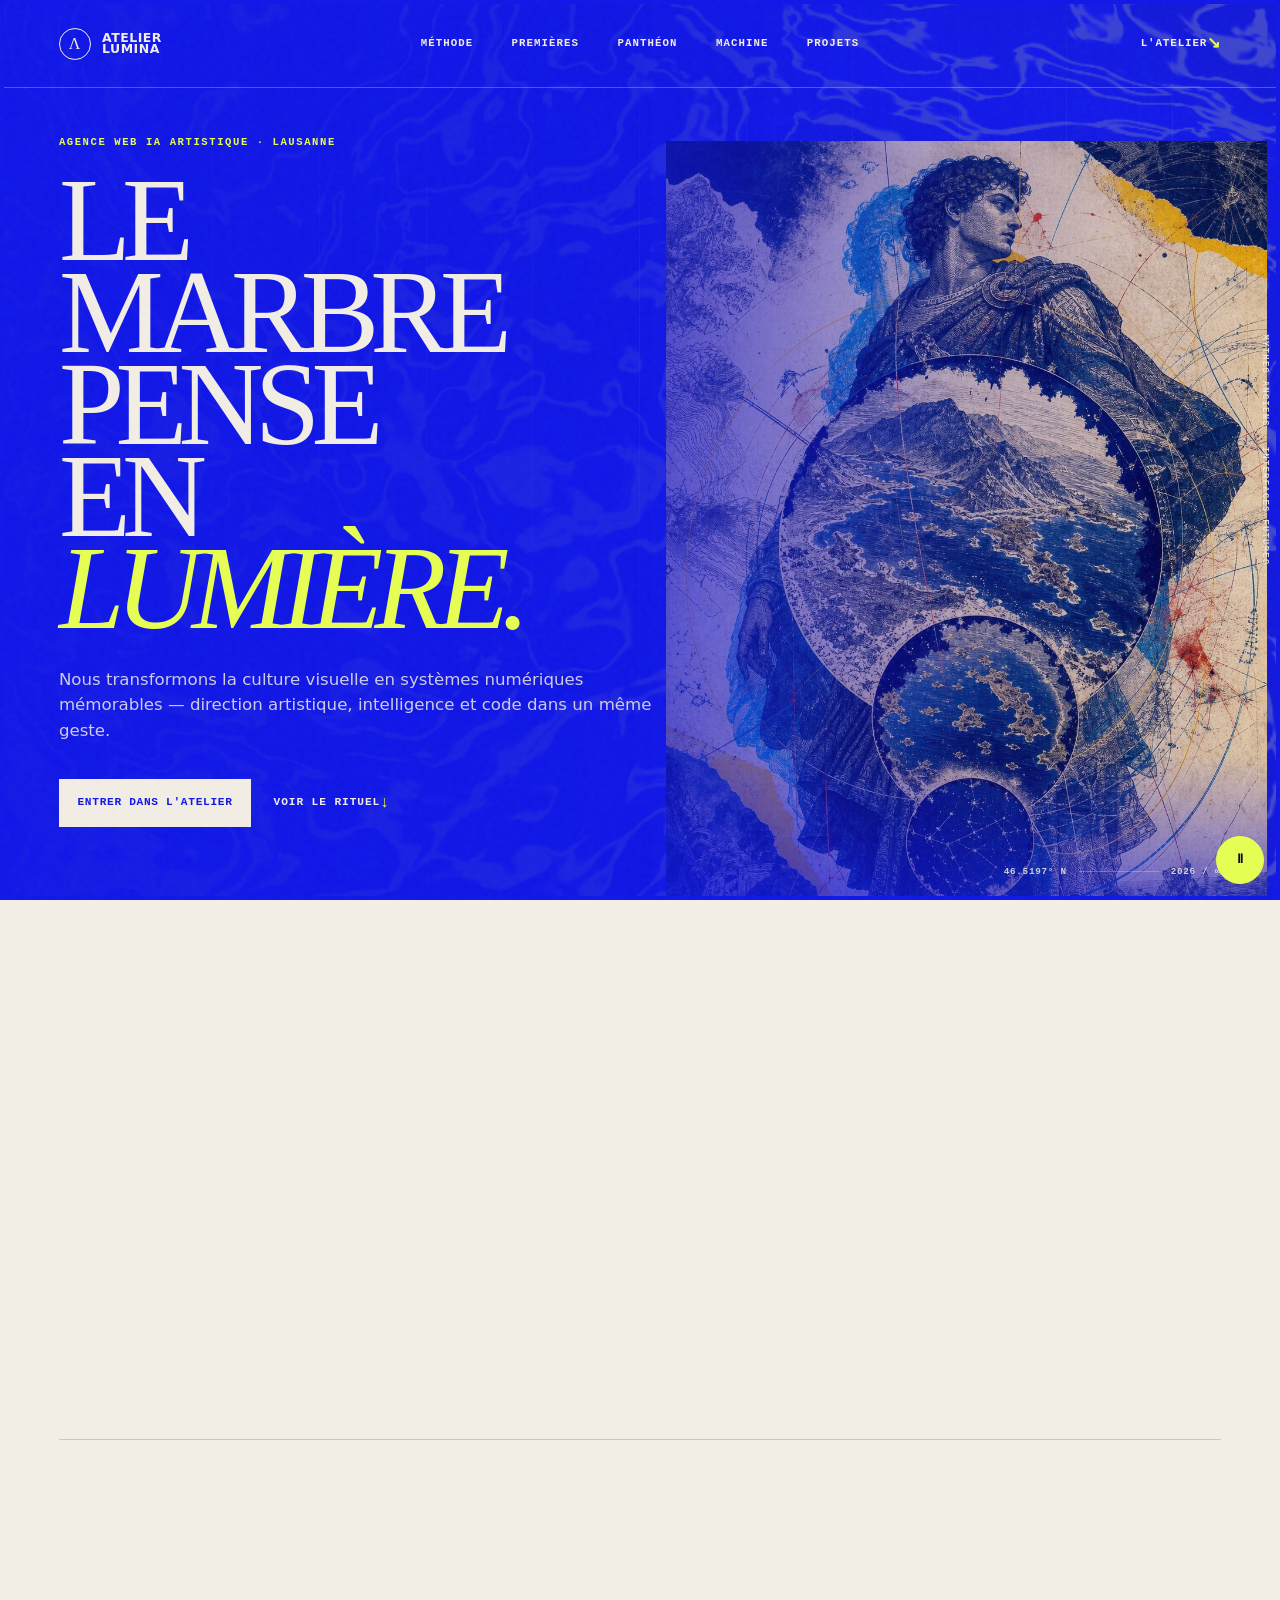
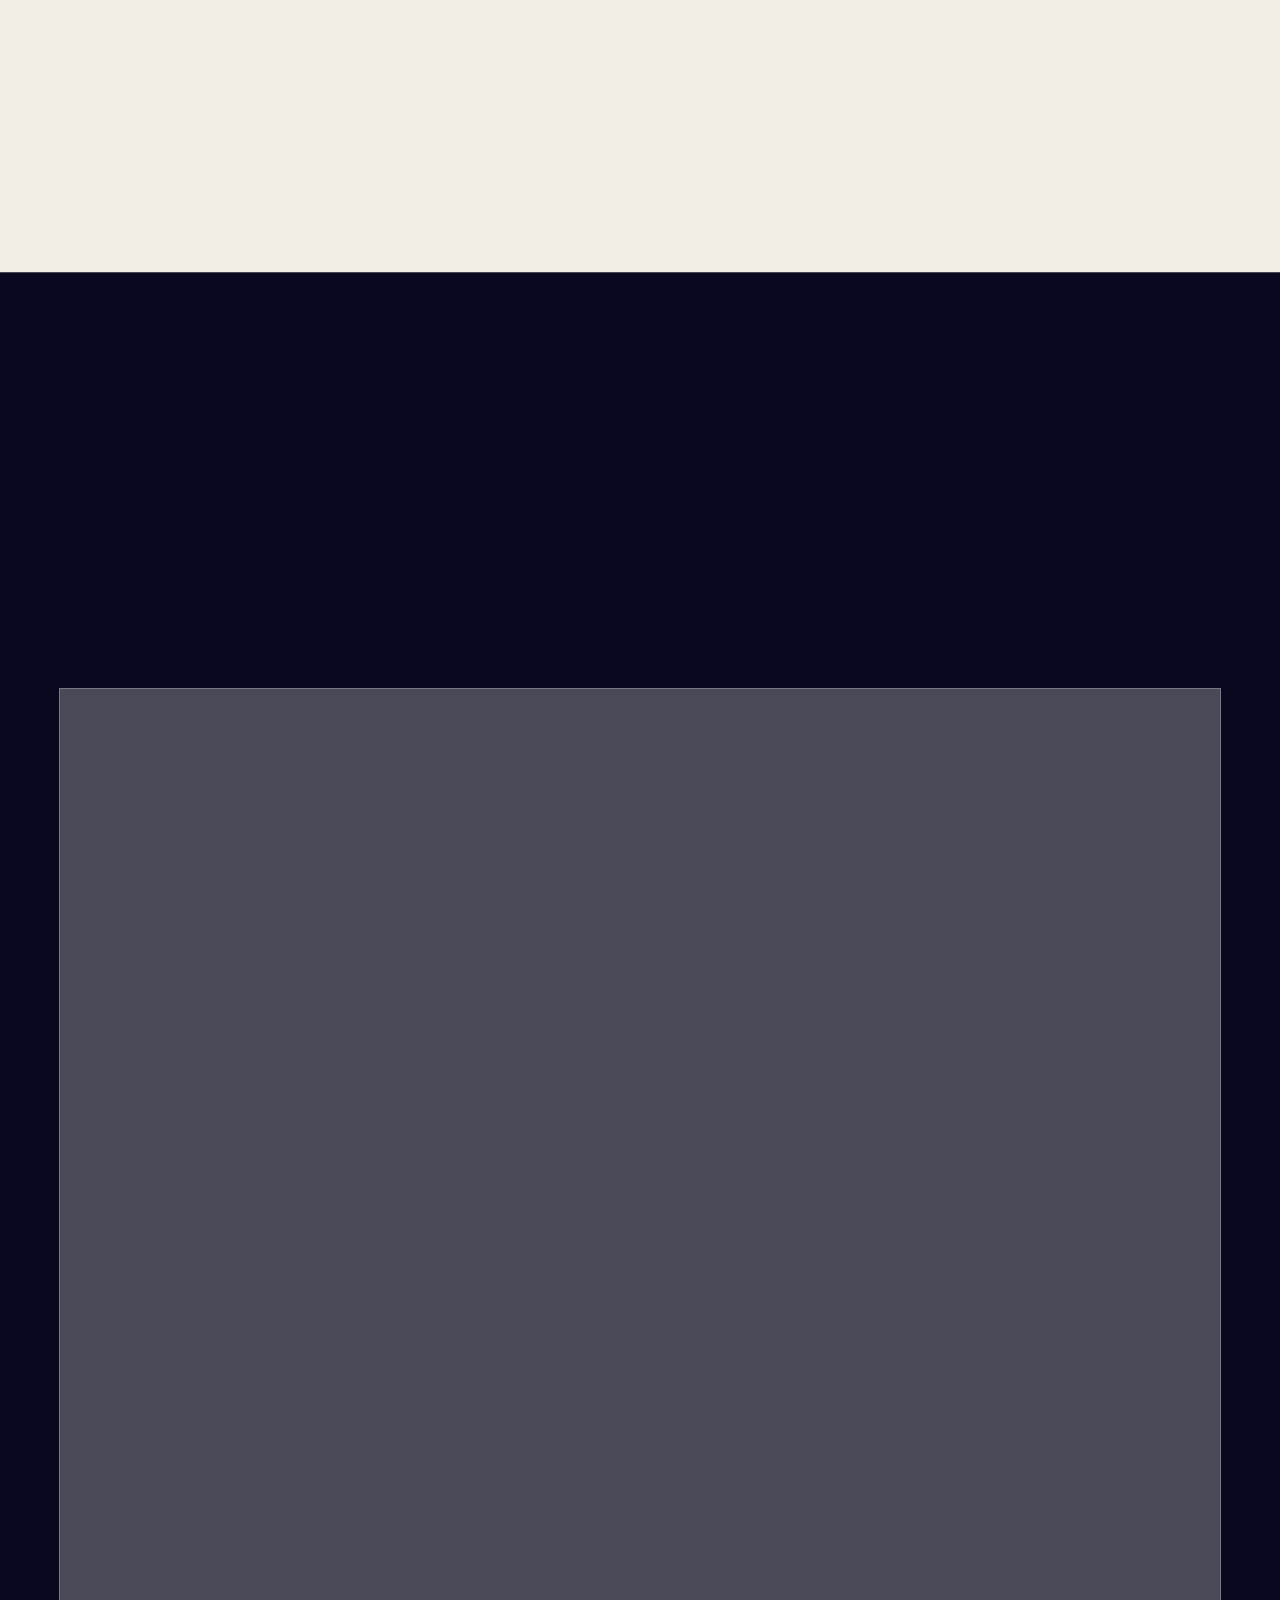
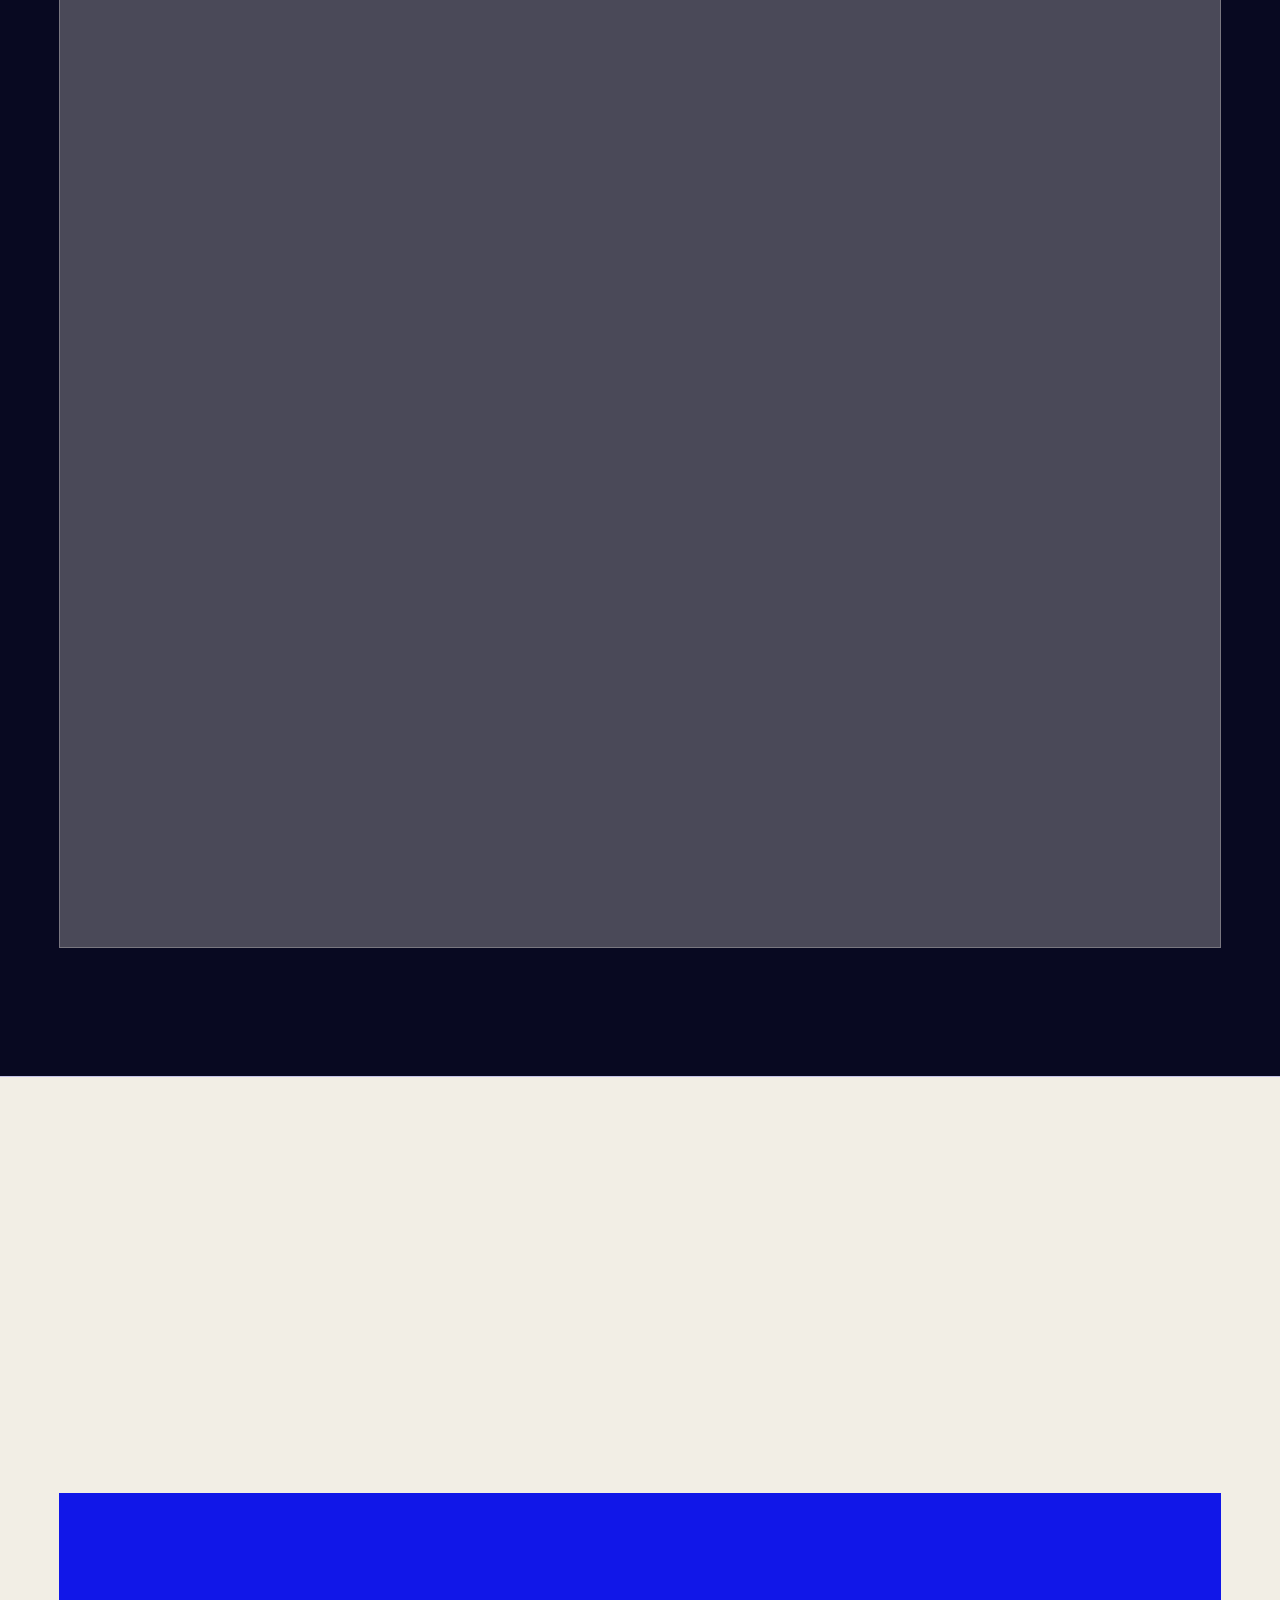
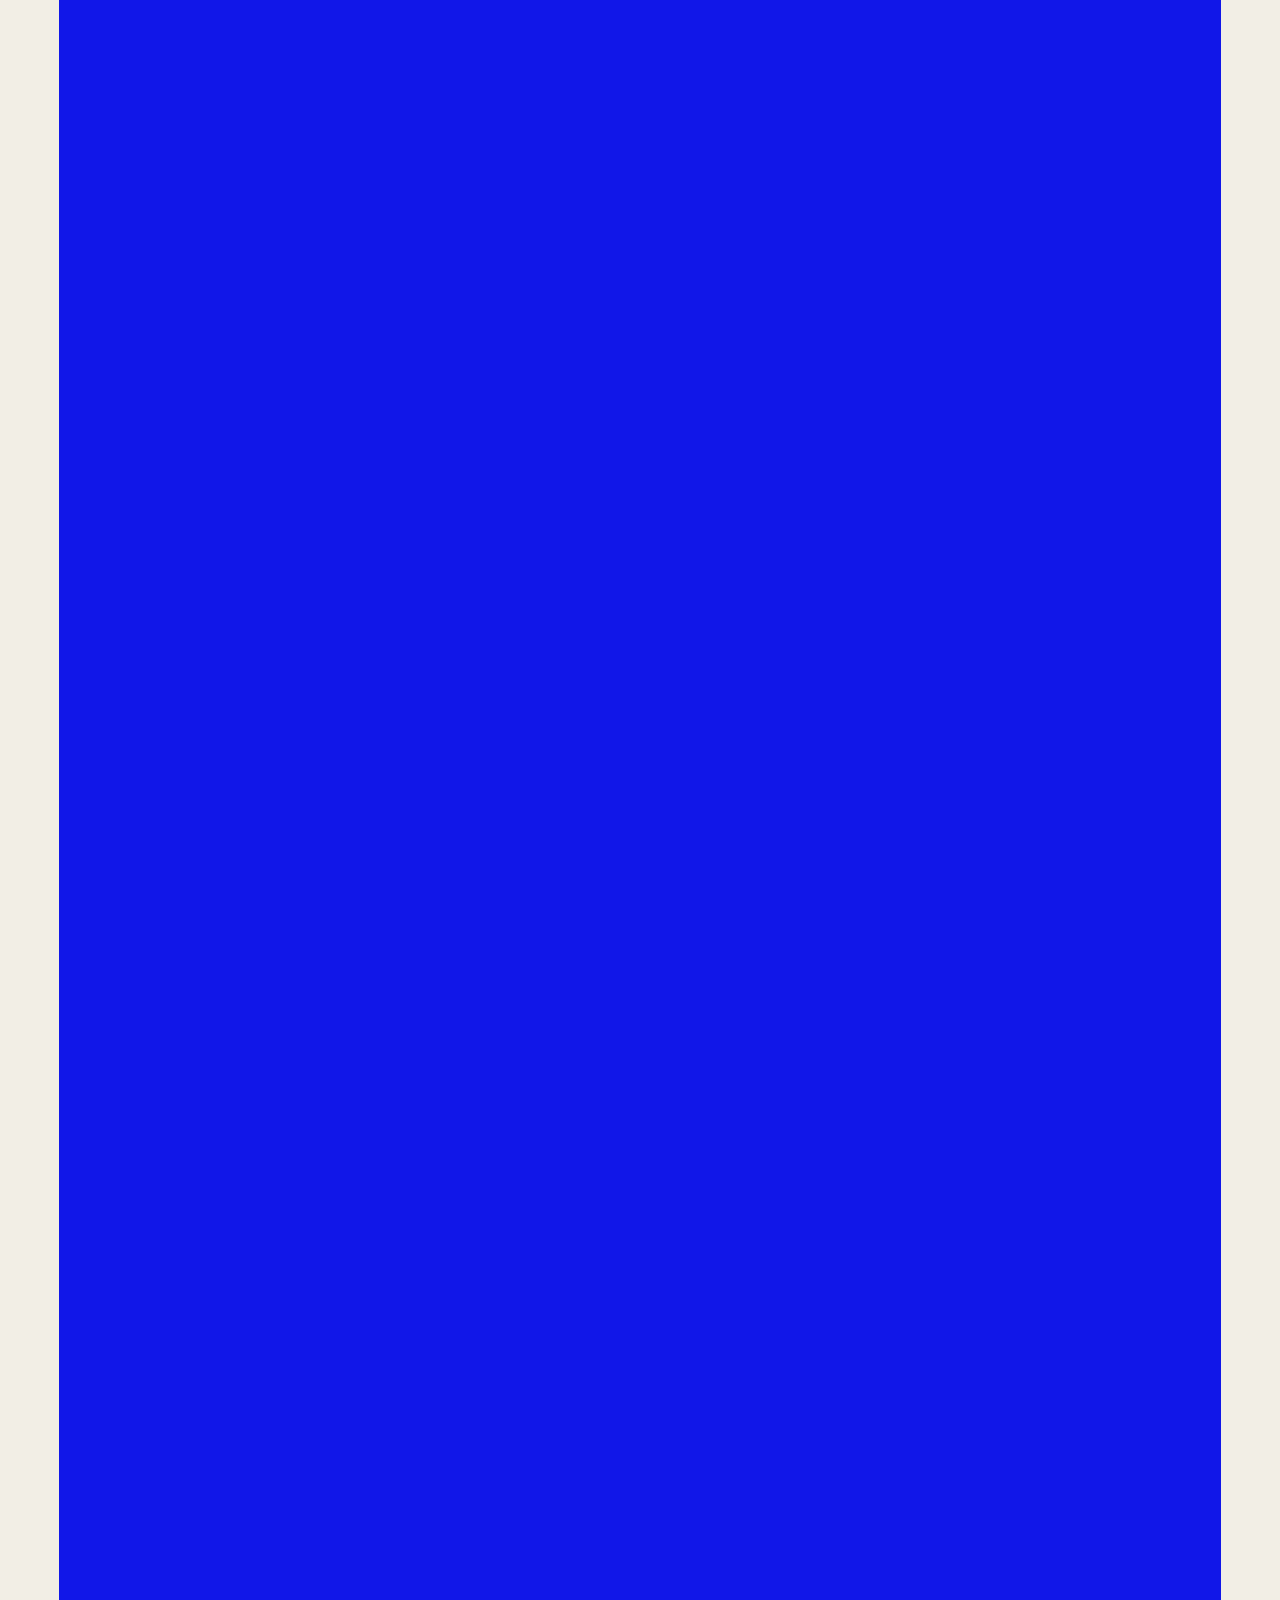
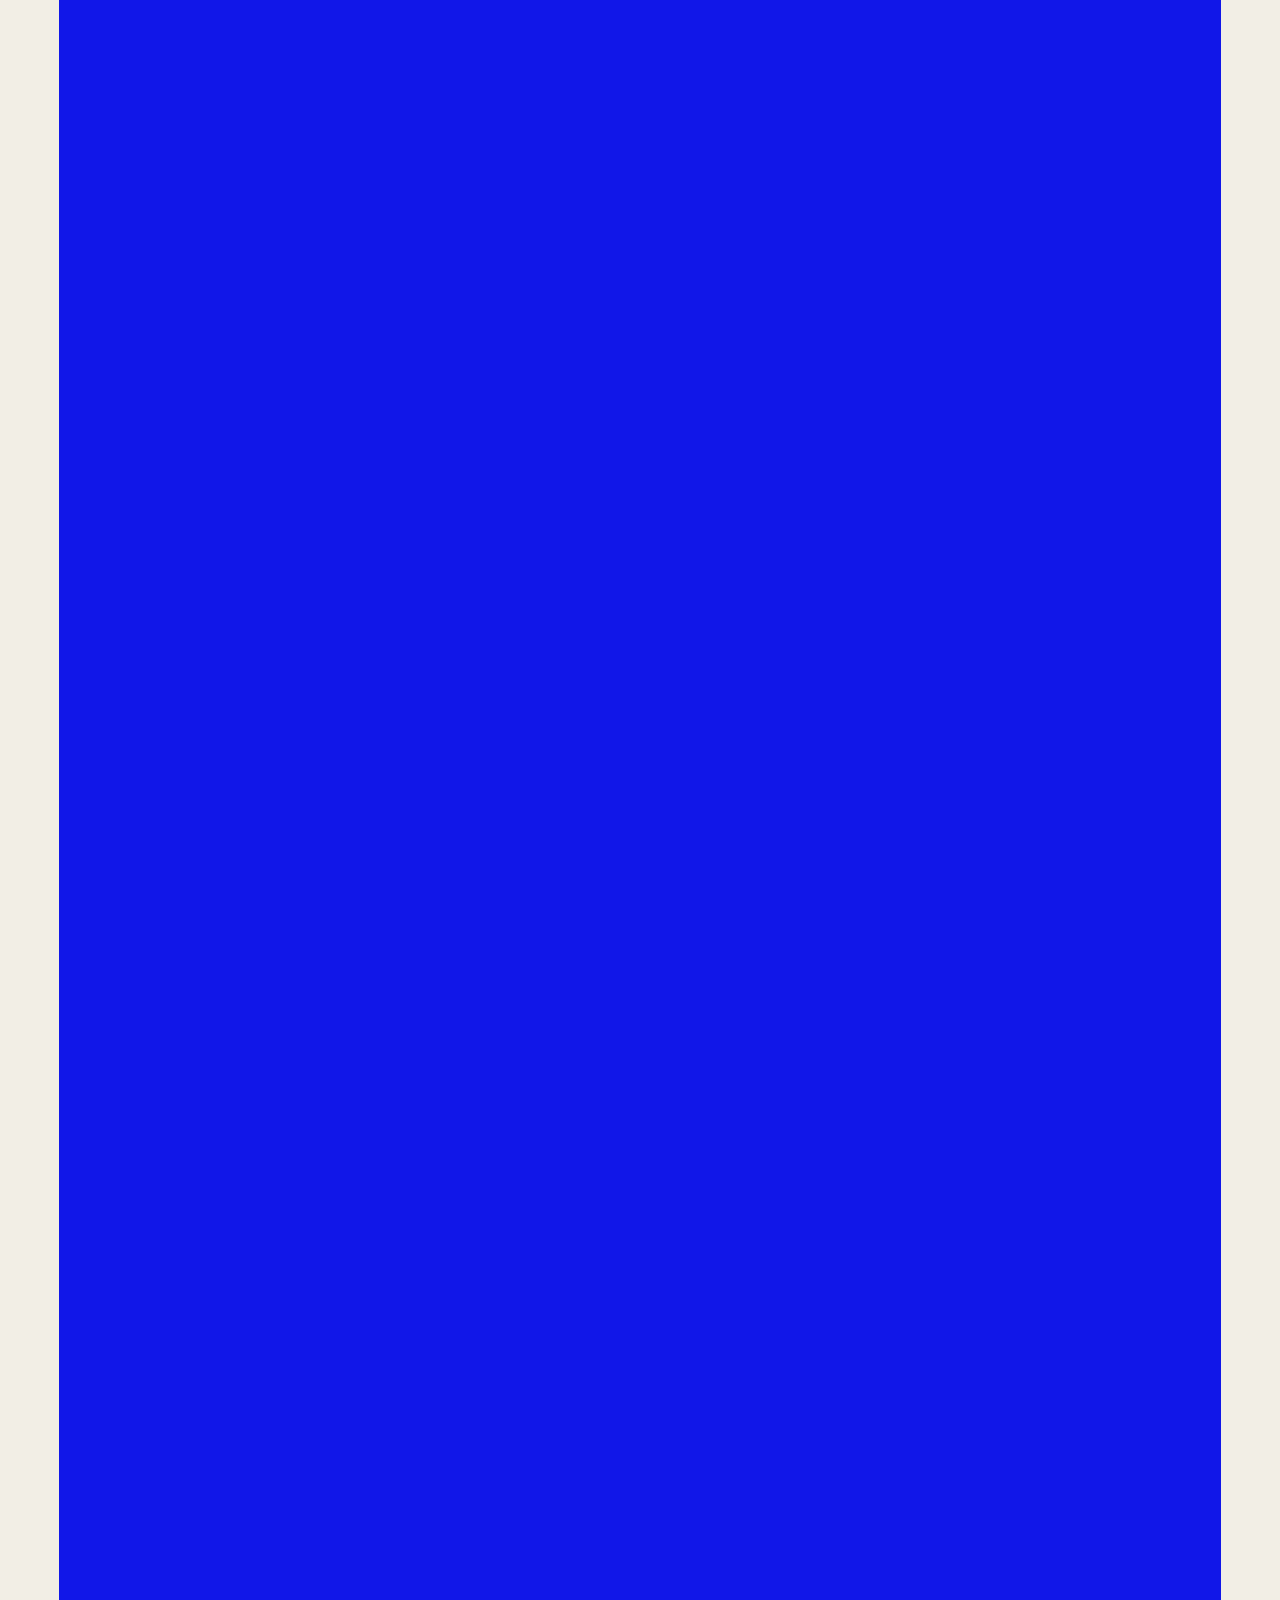
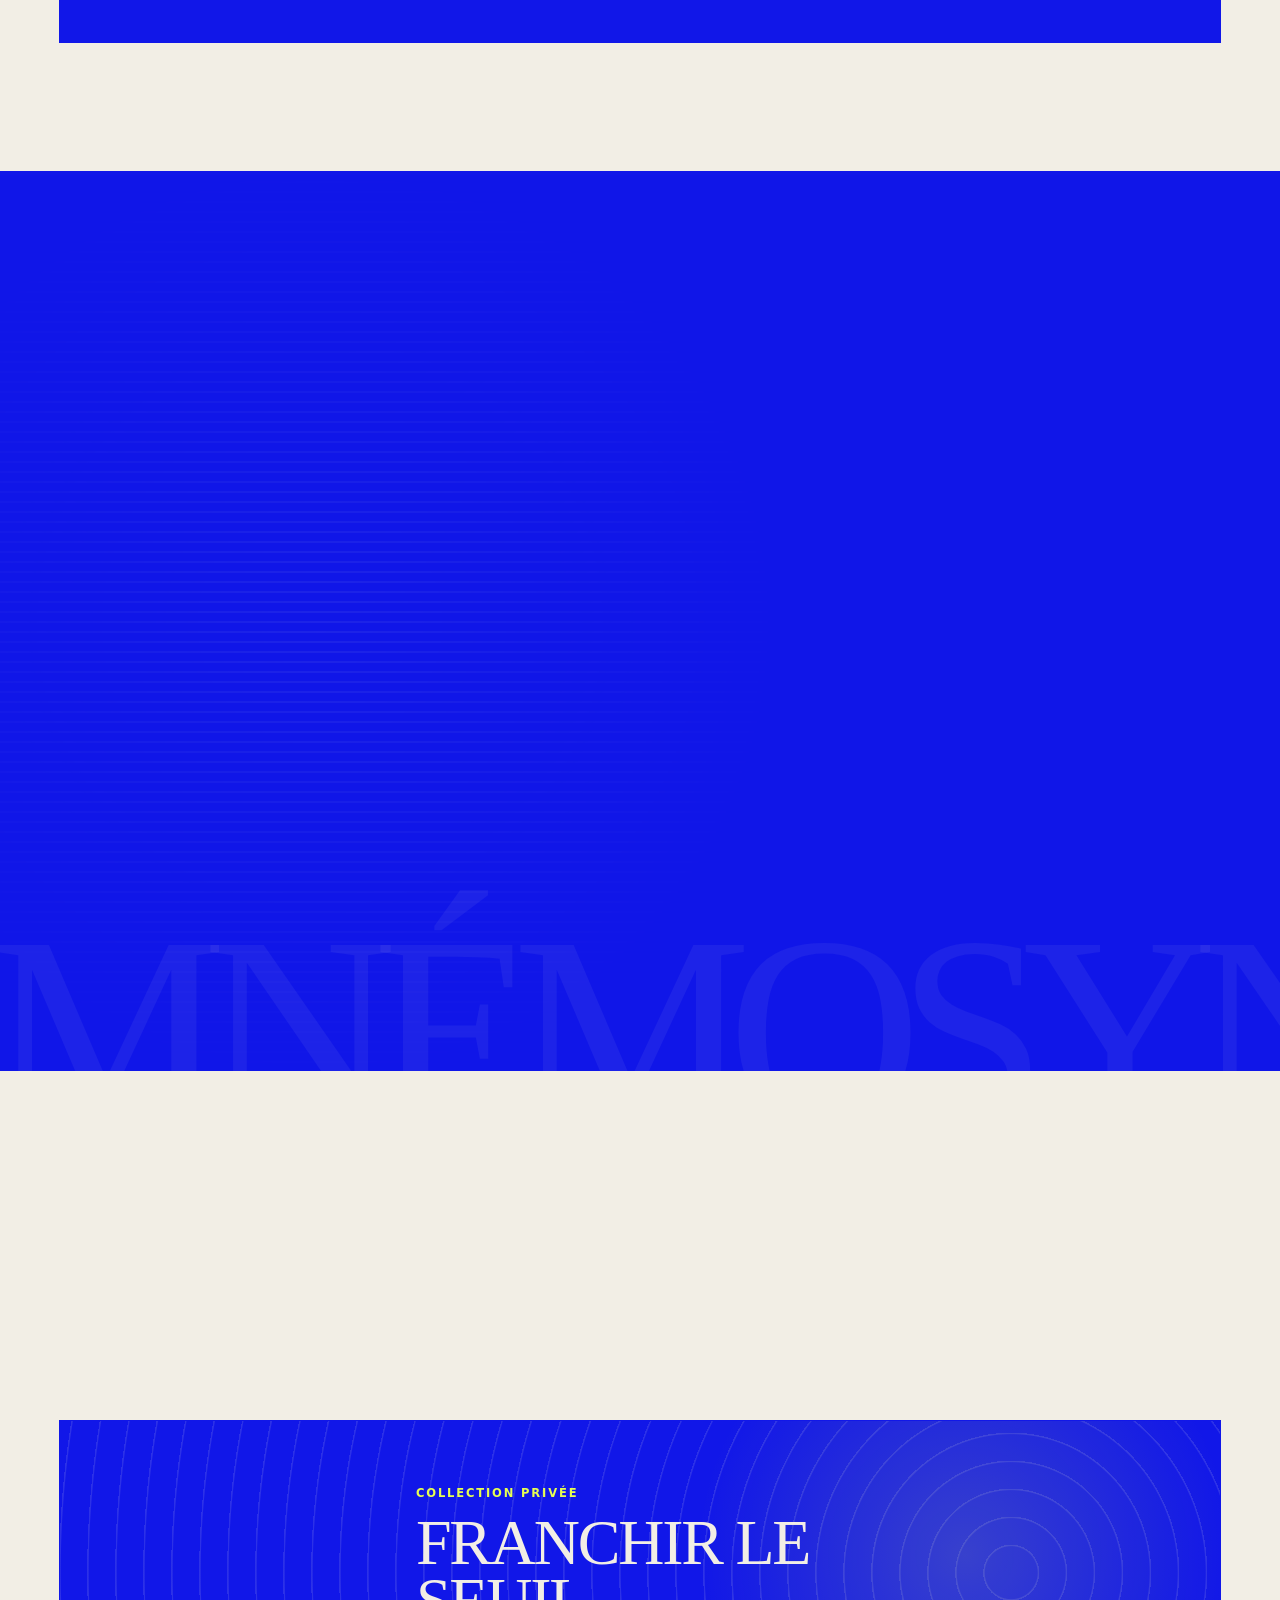
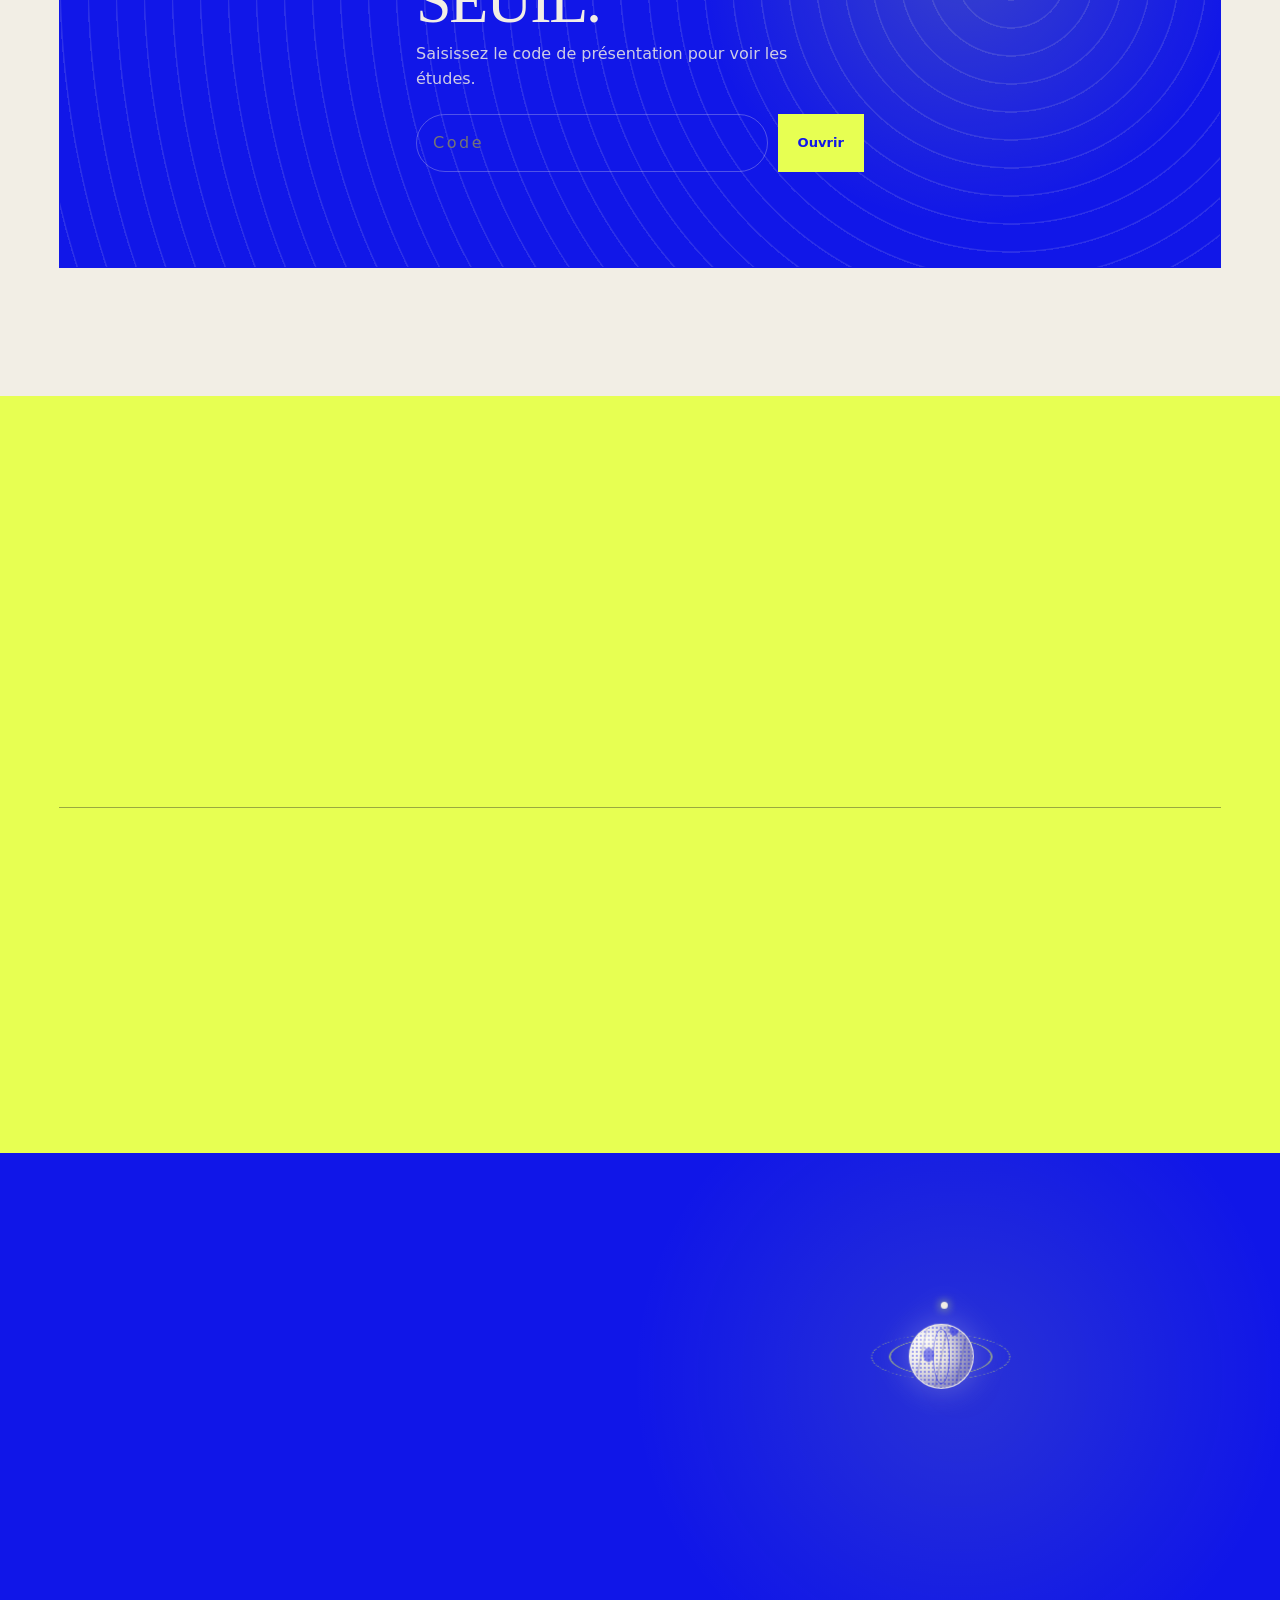
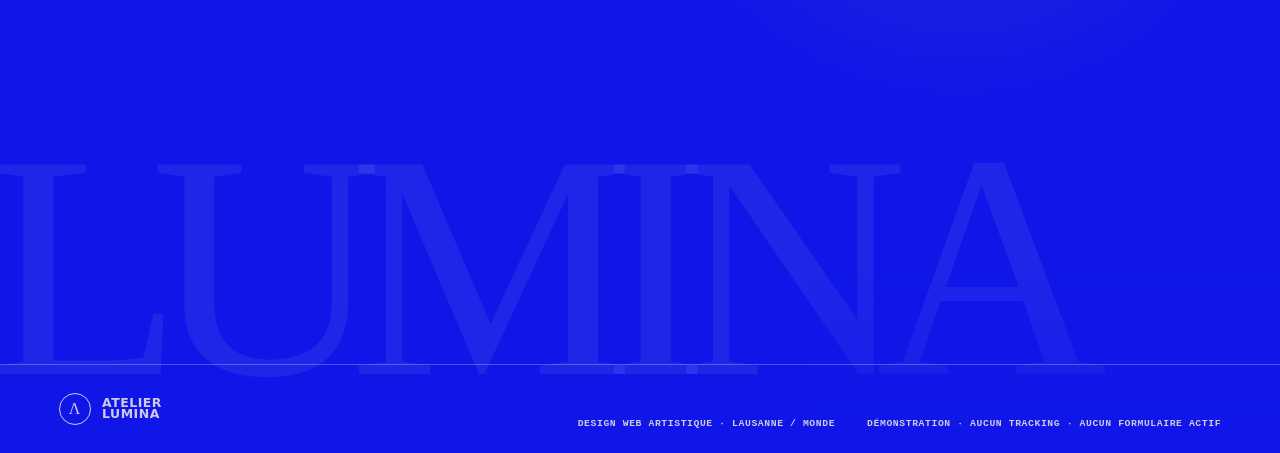
==== commit 268f6c7a: "release: Lumina agency-social-meta-preview-20260719-112348 613e853d705a" ====
--- a/agency-site/index.html
+++ b/agency-site/index.html
@@ -7,9 +7,17 @@
   <meta name="theme-color" content="#1117e8">
   <meta http-equiv="Content-Security-Policy" content="default-src 'self'; img-src 'self' data:; style-src 'self'; script-src 'self'; connect-src 'none'; font-src 'self'; media-src 'self'; worker-src 'none'; frame-src 'none'; form-action 'none'; base-uri 'none'; object-src 'none'">
   <meta property="og:title" content="Atelier Lumina — le marbre pense en lumière">
-  <meta property="og:description" content="Direction artistique, culture visuelle et IA pour des expériences web hors du commun.">
+  <meta property="og:description" content="Direction artistique, culture visuelle et IA pour des expériences web singulières.">
   <meta property="og:type" content="website">
-  <meta property="og:image" content="assets/v2/aegean-hero.webp">
+  <meta property="og:image" content="assets/og/agency-lumina-1200x630.png">
+  <meta property="og:image:width" content="1200">
+  <meta property="og:image:height" content="630">
+  <meta property="og:image:alt" content="Atelier Lumina — le marbre pense en lumière">
+  <meta name="twitter:card" content="summary_large_image">
+  <meta name="twitter:title" content="Atelier Lumina — le marbre pense en lumière">
+  <meta name="twitter:description" content="Direction artistique, culture visuelle et IA pour des expériences web singulières.">
+  <meta name="twitter:image" content="assets/og/agency-lumina-1200x630.png">
+  <meta name="twitter:image:alt" content="Atelier Lumina — le marbre pense en lumière">
   <title>Atelier Lumina — le marbre pense en lumière</title>
   <link rel="icon" href="../favicon.svg" type="image/svg+xml">
   <link rel="preload" as="image" href="assets/v2/aegean-hero.webp" fetchpriority="high">
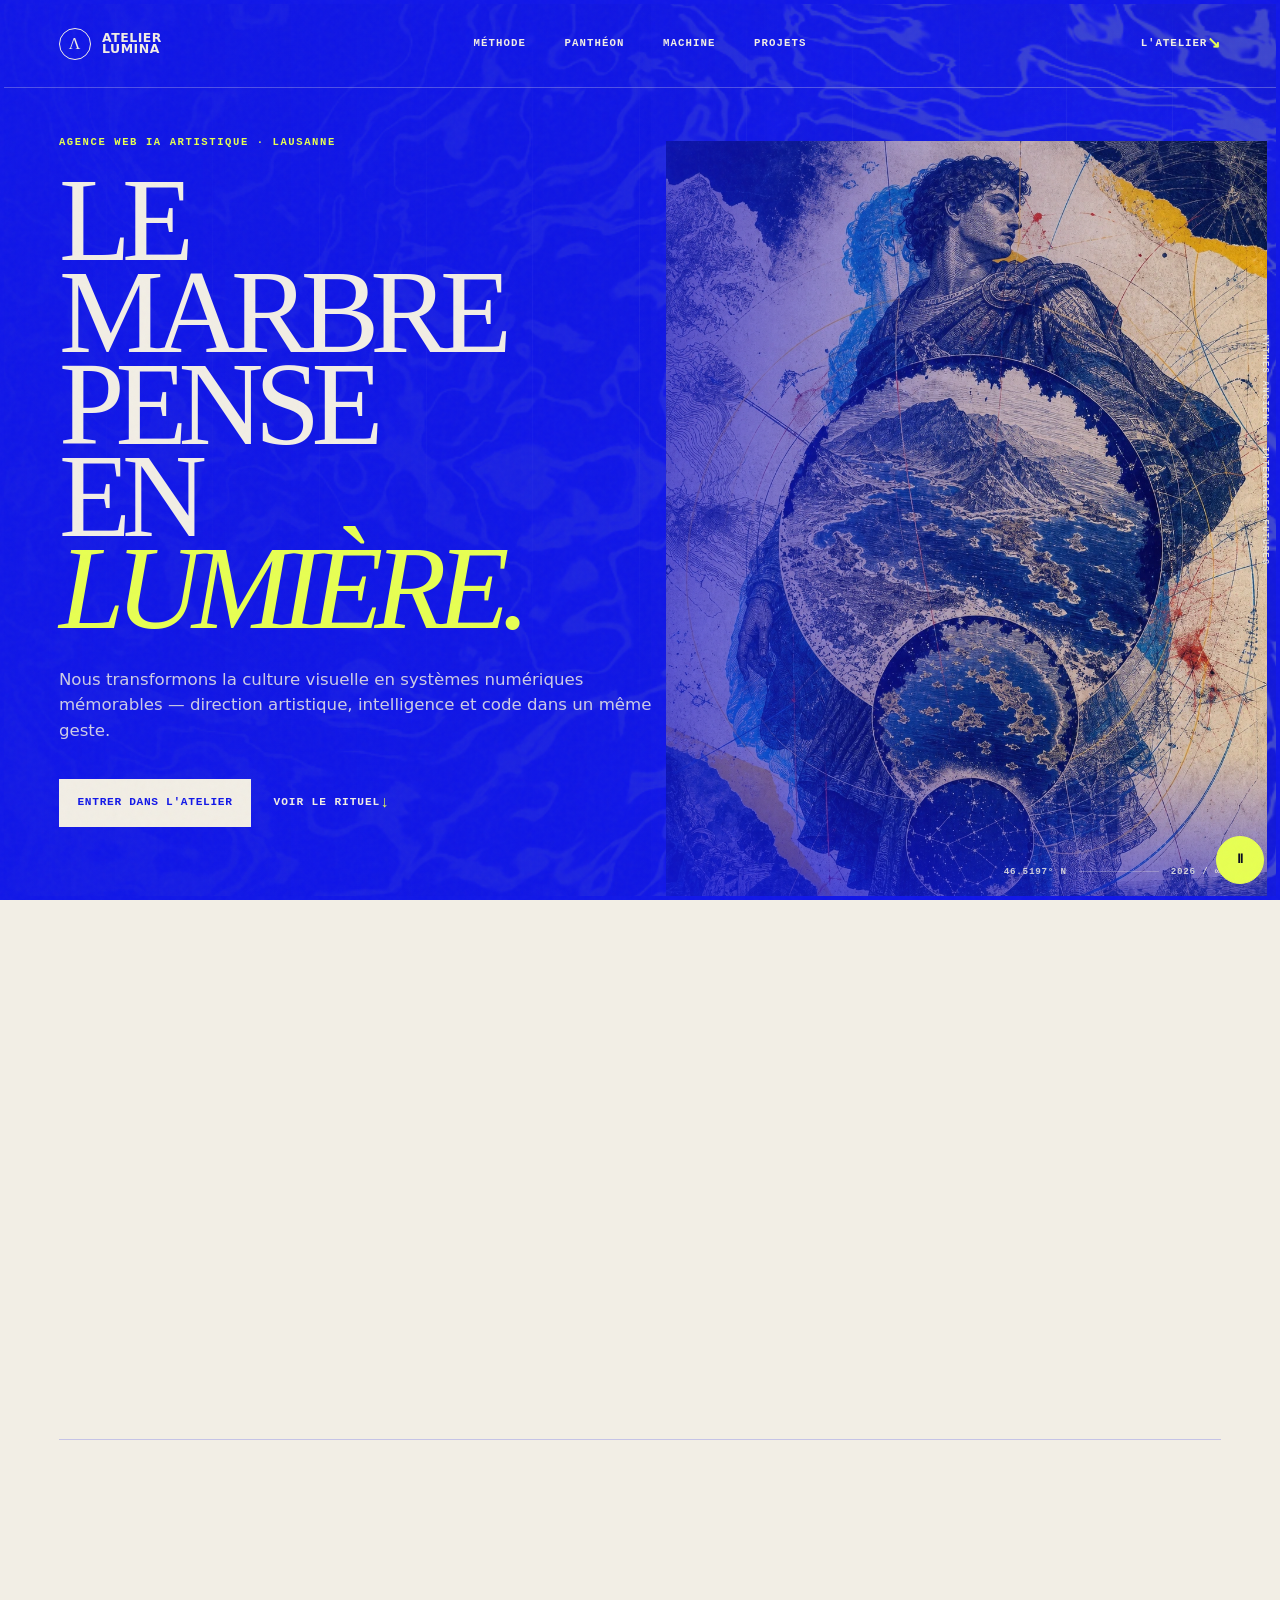
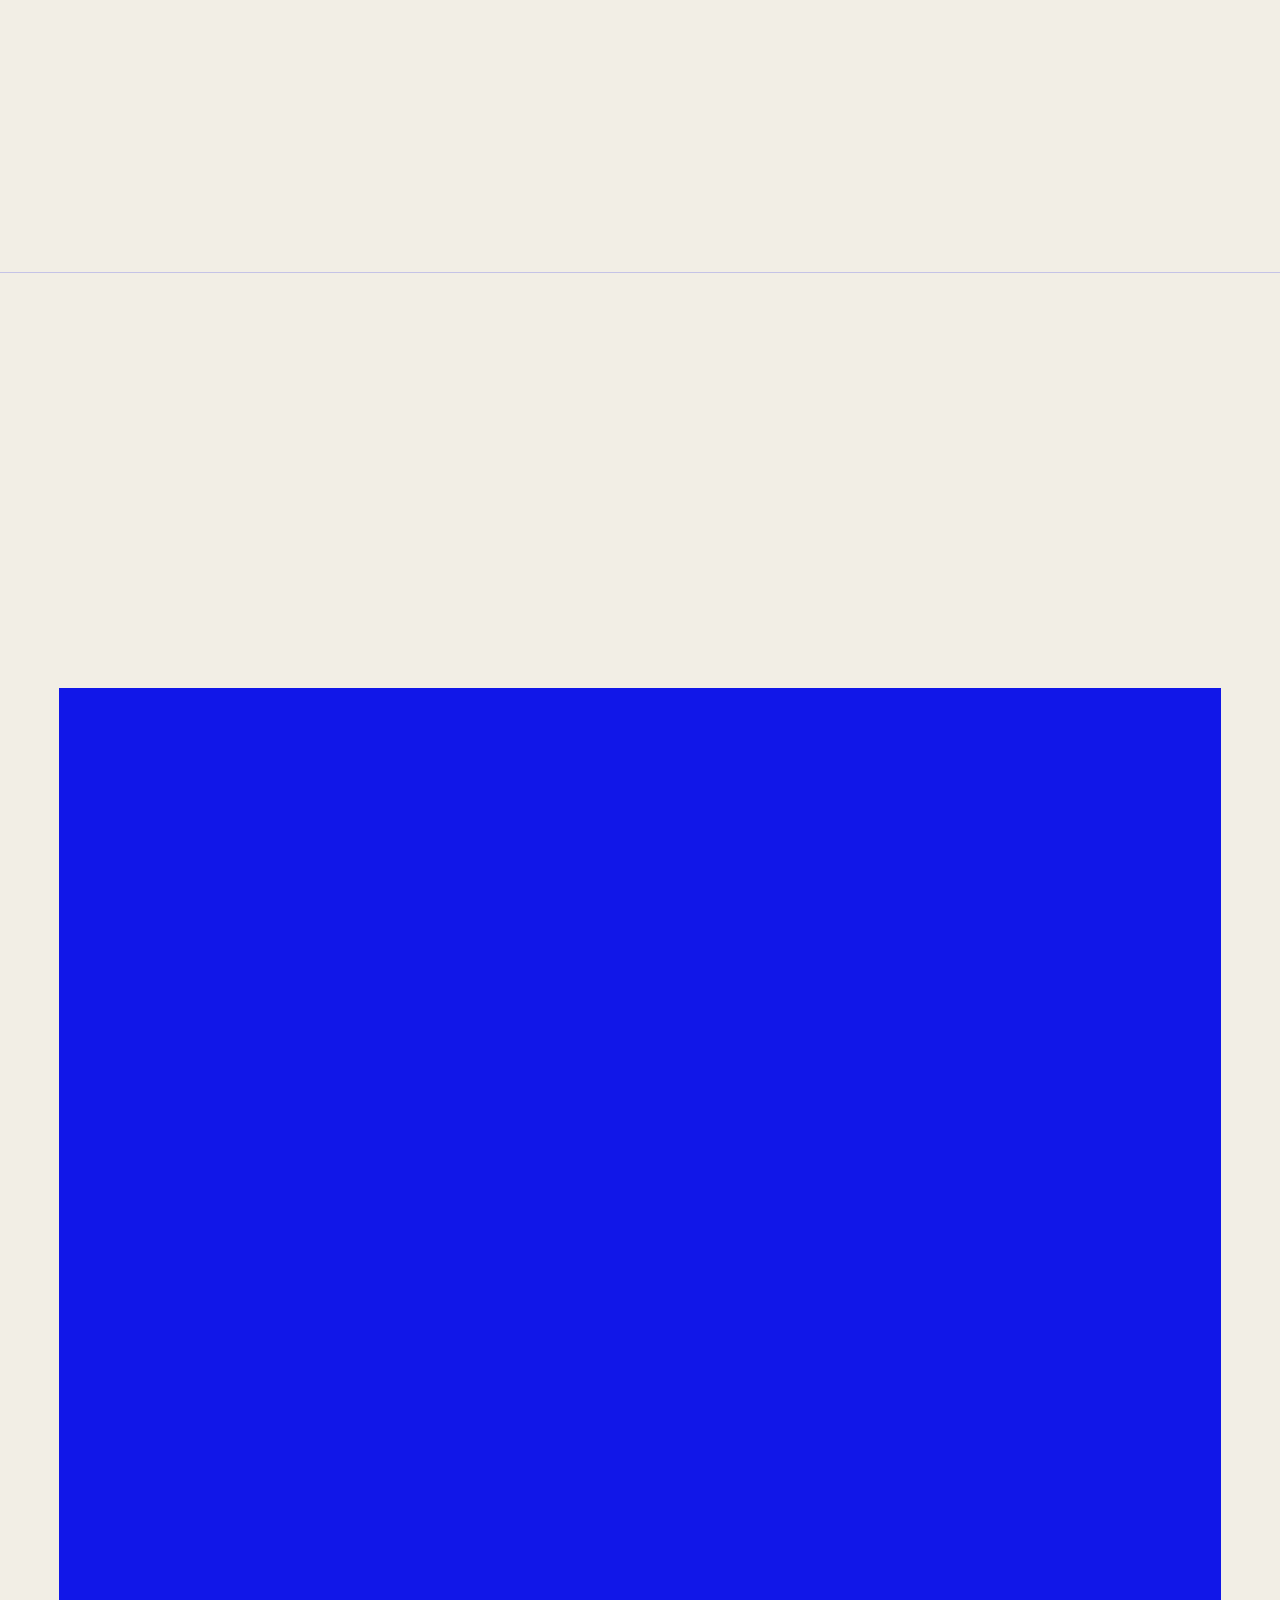
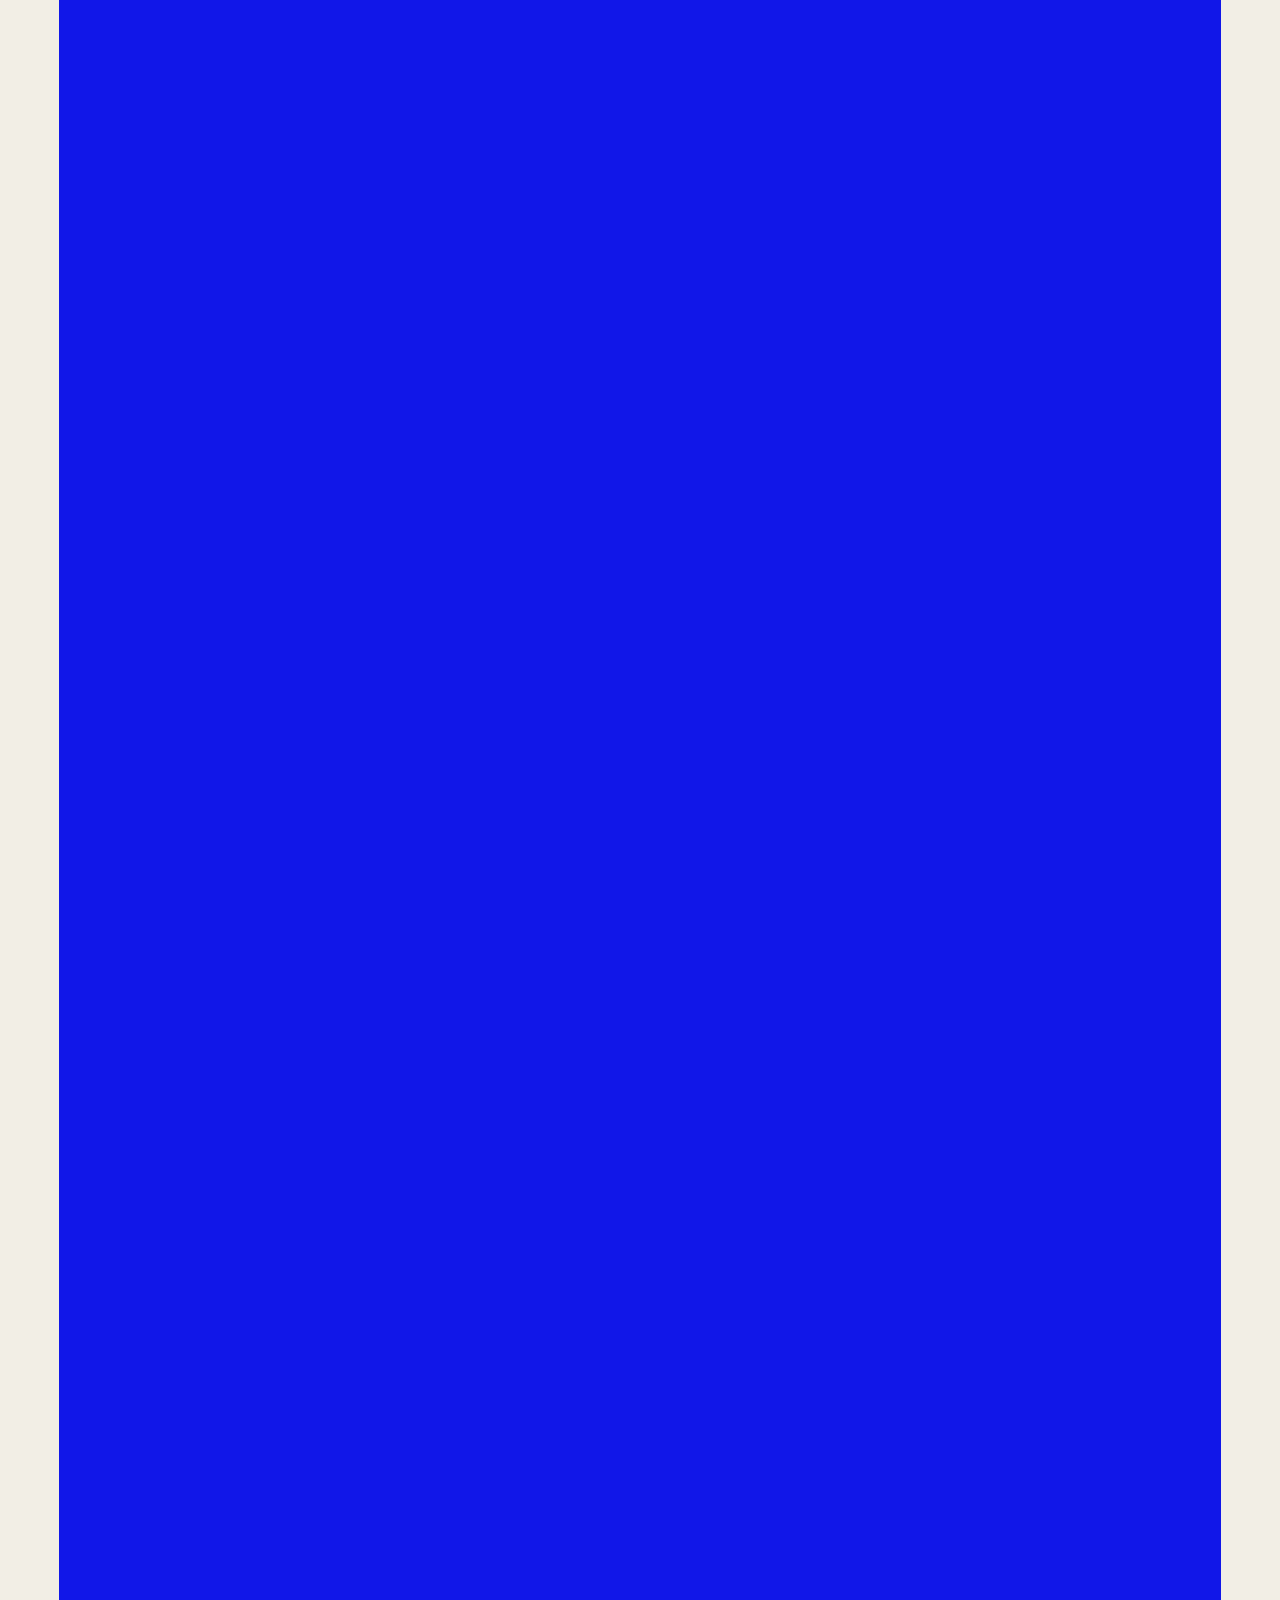
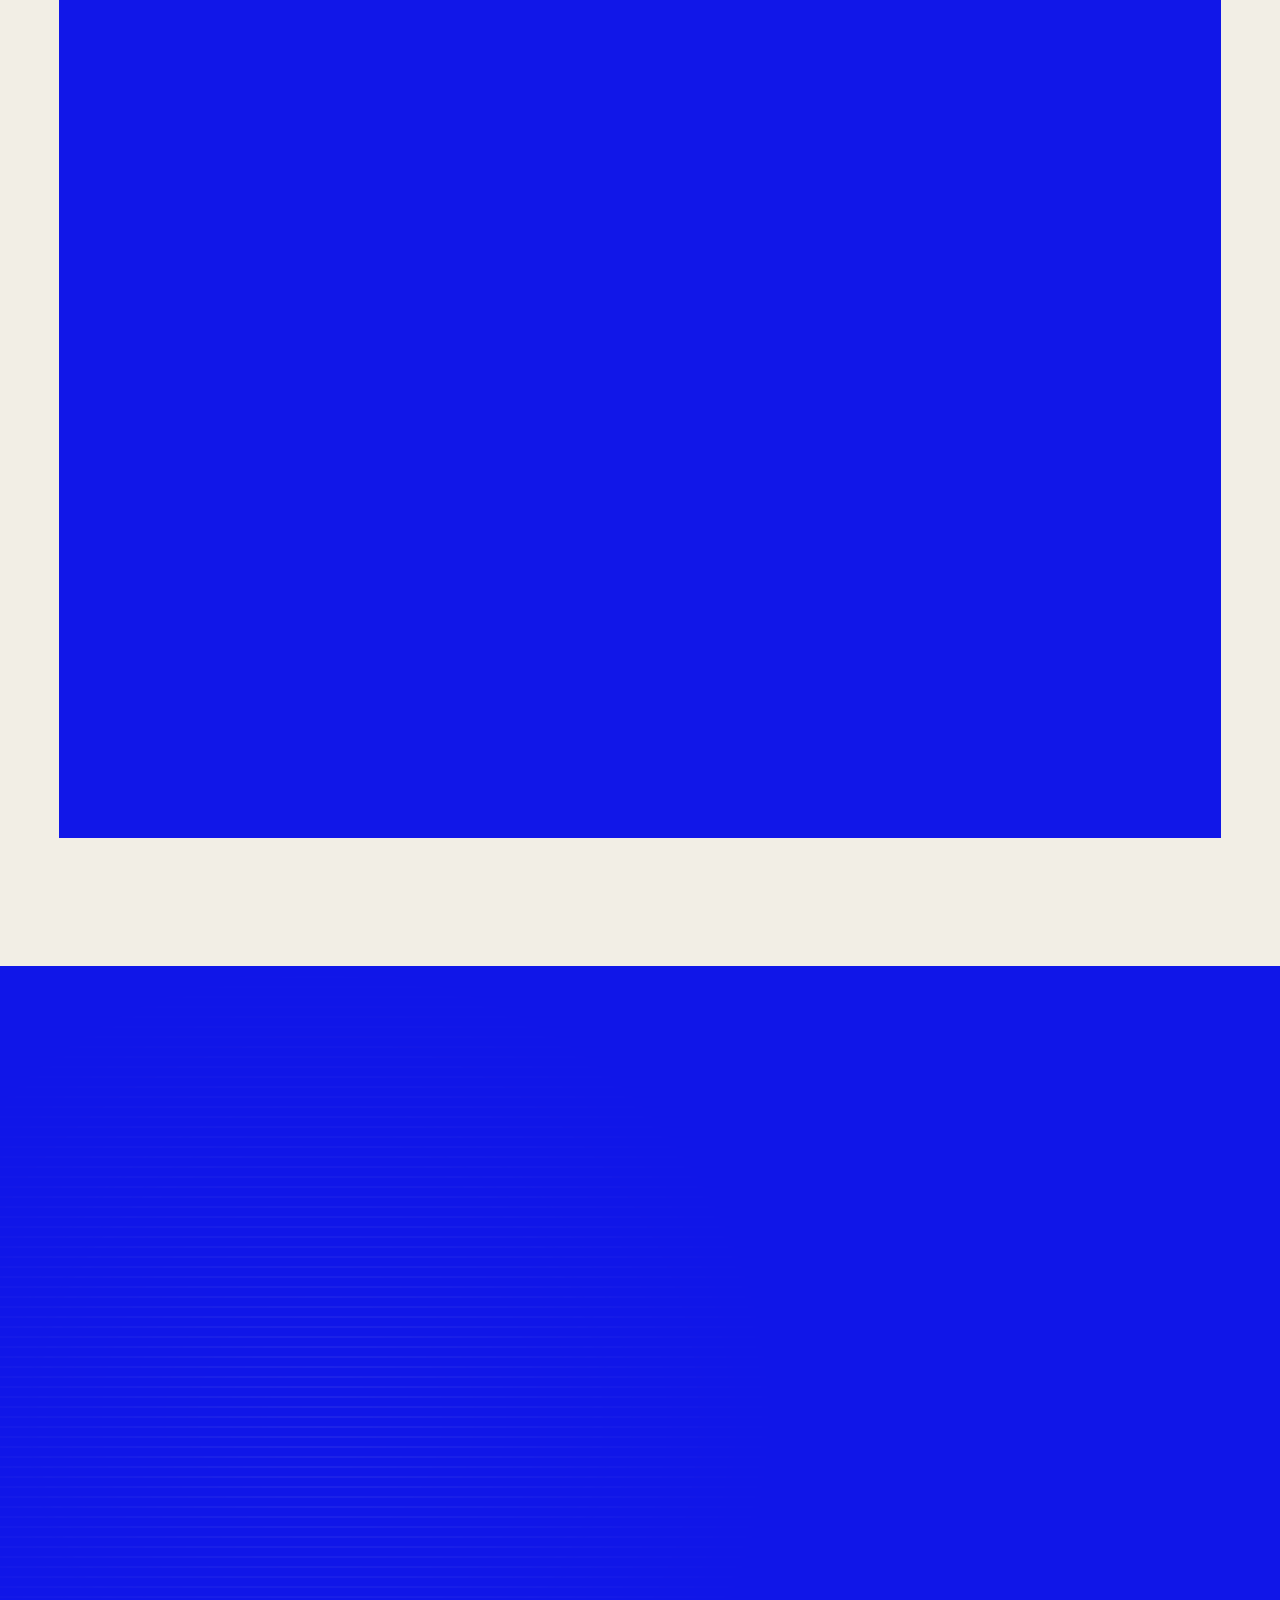
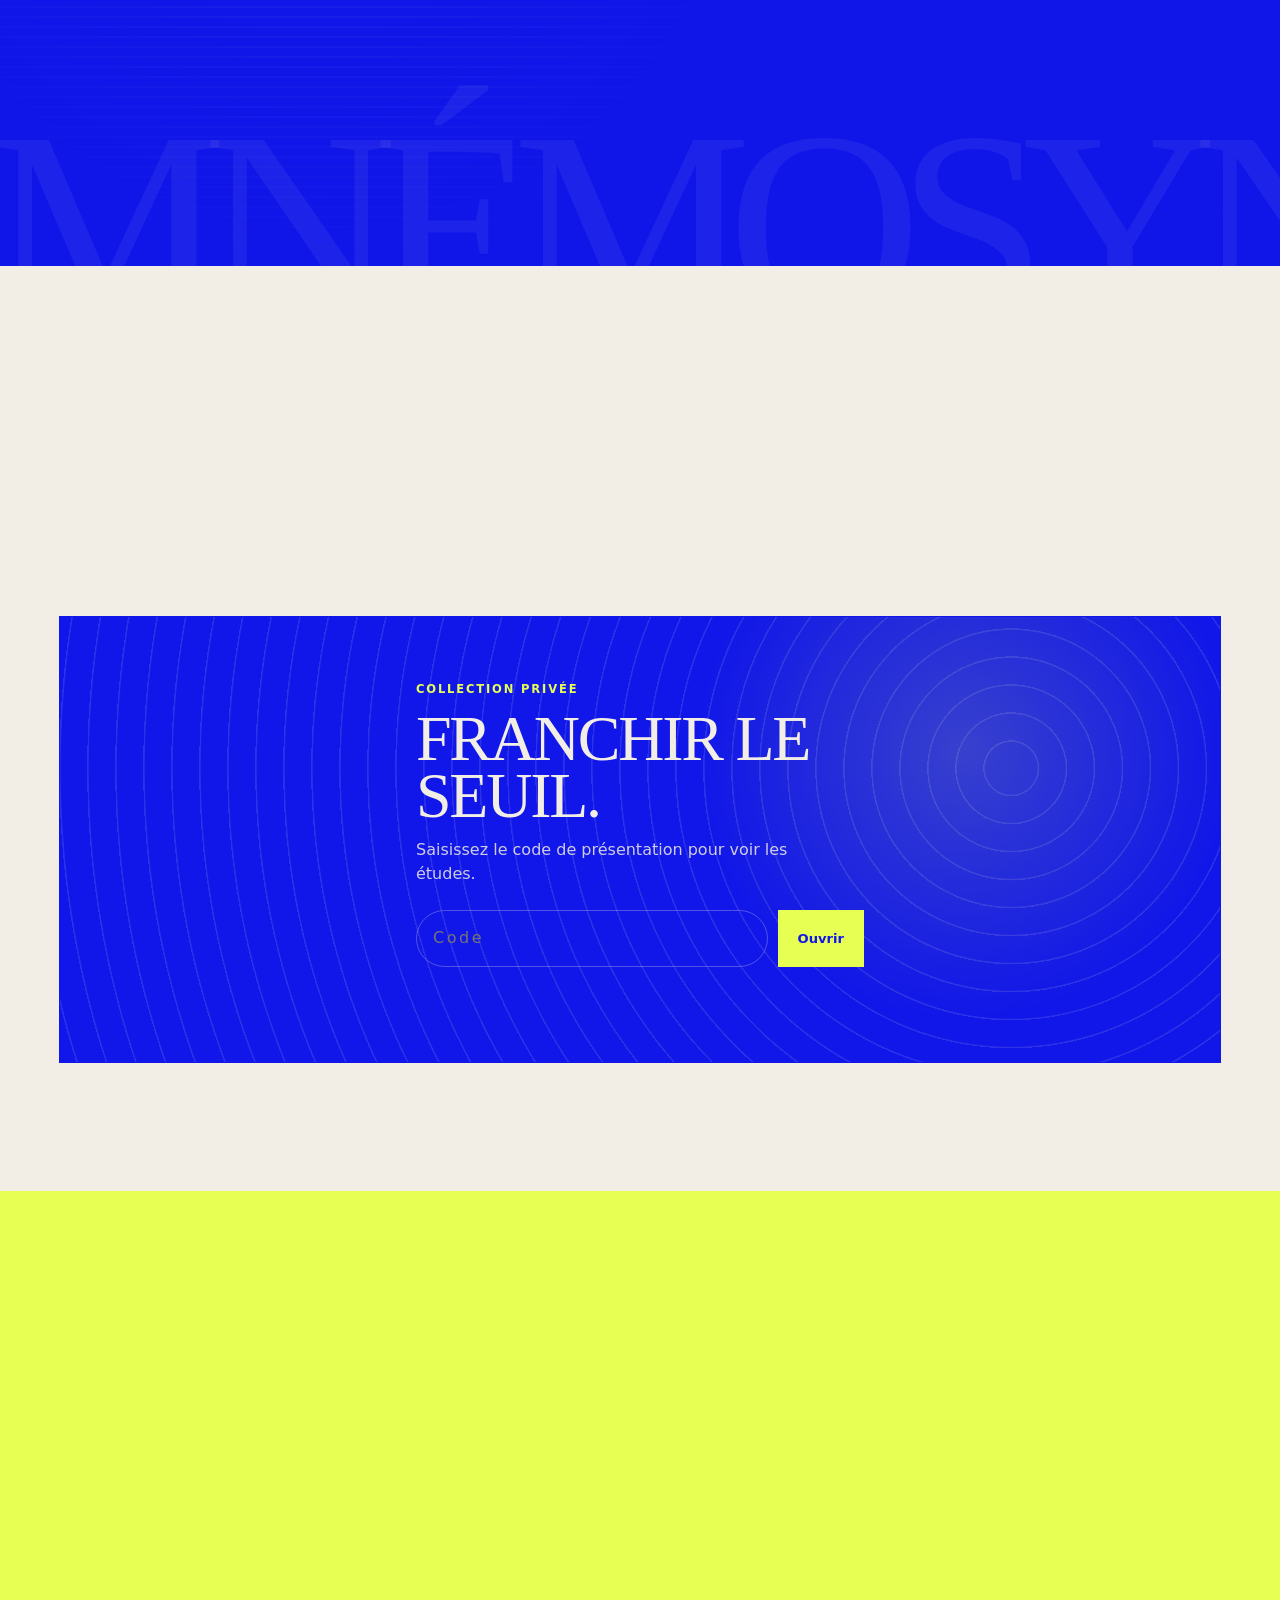
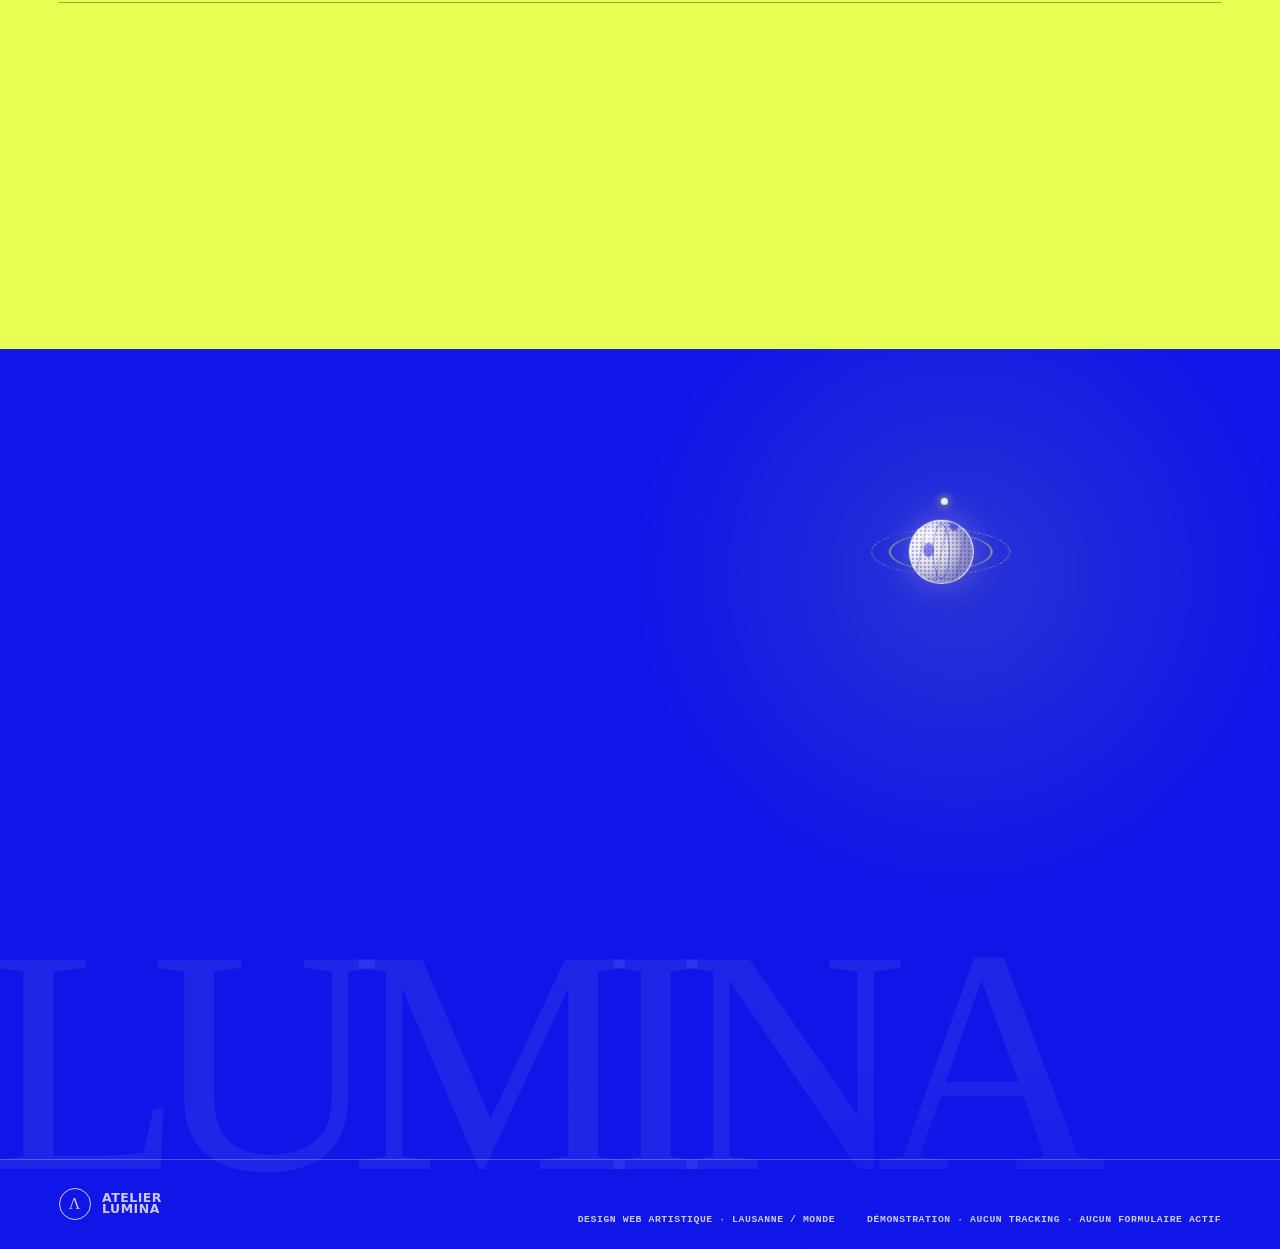
==== commit 9626b893: "release: Lumina agency-archive-selector-release-corrective-20260719-130804 7f38eb893c38" ====
--- a/agency-site/index.html
+++ b/agency-site/index.html
@@ -26,7 +26,7 @@
   <script src="../shared/gate.js" defer></script>
   <script src="../shared/motion.js" defer></script>
   <script src="app.js?v=source-first-20260717" defer></script>
-  <script src="variants.js?v=three-versions-20260717" defer></script>
+  <script src="variants.js?v=archive-selector-20260719" defer></script>
   <script src="psyche.js?v=restored-20260717" defer></script>
 </head>
 <body>
@@ -42,7 +42,6 @@
     </a>
     <nav aria-label="Navigation principale">
       <a href="#rituel">Méthode</a>
-      <a href="#premieres">Premières</a>
       <a href="#pantheon">Panthéon</a>
       <a href="#machine">Machine</a>
       <a href="#projets">Projets</a>
@@ -84,43 +83,18 @@
       </ol>
     </section>
 
-    <section class="originals" id="premieres">
-      <header class="originals-head" data-reveal>
-        <div><p class="section-tag">Archive 00 — Les premières</p><p class="counter">04 figures / 05 images originelles</p></div>
-        <h2>Les images d’avant.<br><i>Remises en lumière.</i></h2>
-        <p>Voici les images du panthéon présentes dans la toute première publication. Elles reviennent intactes, avec leur provenance, pour que vous puissiez les juger avant toute sélection.</p>
-      </header>
-      <div class="originals-grid">
-        <article class="original-card" data-reveal>
-          <figure><img src="assets/v1/aegean-oracle.webp" width="1254" height="1254" loading="lazy" alt="Oracle de marbre en profil, entourée d’un labyrinthe et de constellations"></figure>
-          <div><span>01 · Athéna</span><h3>Oracle originel.</h3><a href="assets/v1/SOURCES.json">Provenance de la première publication ↗</a></div>
-        </article>
-        <article class="original-card" data-reveal>
-          <figure><img src="assets/v1/met-youth-252350.jpg" width="444" height="625" loading="lazy" alt="Statue en marbre d’un jeune homme adulte, vue en pied, Metropolitan Museum of Art"></figure>
-          <div><span>02 · Apollon</span><h3>Marbre originel.</h3><a href="https://www.metmuseum.org/art/collection/search/252350" rel="noopener noreferrer">Met Open Access · CC0 ↗</a></div>
-        </article>
-        <article class="original-card original-card-dark" data-reveal>
-          <figure><img src="assets/v1/met-aphrodite-254697.jpg" width="468" height="624" loading="lazy" alt="Statue adulte en marbre d’Aphrodite, Metropolitan Museum of Art"></figure>
-          <div><span>03 · Aphrodite</span><h3>Présence originelle.</h3><a href="https://www.metmuseum.org/art/collection/search/254697" rel="noopener noreferrer">Met Open Access · CC0 ↗</a></div>
-        </article>
-        <article class="original-card original-card-wide" data-reveal>
-          <figure class="original-duo"><img src="assets/v1/met-zeus-252511.jpg" width="468" height="624" loading="lazy" alt="Tête en marbre d’un dieu probablement Zeus, Metropolitan Museum of Art"><img src="assets/v1/met-aphrodite-crouching-248138.jpg" width="399" height="625" loading="lazy" alt="Statue adulte en marbre d’Aphrodite accroupie, Metropolitan Museum of Art"></figure>
-          <div><span>04 · Zeus et le contrepoint</span><h3>Diptyque originel.</h3><a href="assets/v1/SOURCES.json">Deux œuvres Met Open Access · CC0 ↗</a></div>
-        </article>
-      </div>
-    </section>
-
     <section class="pantheon" id="pantheon">
       <header class="section-head" data-reveal>
-        <div><p class="section-tag">Protocole 02 — Le panthéon</p><p class="counter">04 figures / 12 études</p></div>
+        <div><p class="section-tag">Protocole 02 — Le panthéon</p><p class="counter">04 figures / 17 choix</p></div>
         <h2>Le mythe devient<br><i>une capacité.</i></h2>
-        <p>Après l’archive originelle ci-dessus, comparez la série Aegean et les deux nouvelles directions. Une seule version s’affiche ici à la fois, sans rien supprimer.</p>
+        <p>Comparez directement les cinq images de la première publication, la série Aegean et les deux nouvelles directions. Une seule version s’affiche à la fois, sans rien supprimer.</p>
       </header>
 
       <div class="myth-grid">
         <article class="myth-card myth-card-wide" data-reveal data-parallax>
           <div class="myth-image myth-switcher" data-version-switcher data-god="Athéna">
             <div class="version-controls" role="group" aria-label="Choisir une version d’Athéna">
+              <button class="version-button" type="button" aria-pressed="false" aria-controls="athena-stage" data-version-button data-src="assets/v1/aegean-oracle.webp" data-width="1254" data-height="1254" data-label="Origine · Oracle première publication" data-alt="Oracle de marbre en profil, entourée d’un labyrinthe et de constellations">Origine</button>
               <button class="version-button" type="button" aria-pressed="true" aria-controls="athena-stage" data-version-button data-src="assets/v2/aegean-oracle.webp" data-width="1254" data-height="1254" data-label="Aegean · Oracle cartographique" data-alt="Athéna de profil dans un collage cobalt de cartes, constellations, montagnes et lignes géométriques">Aegean</button>
               <button class="version-button" type="button" aria-pressed="false" aria-controls="athena-stage" data-version-button data-src="assets/v3/hyperpsyche-athena-a.webp" data-width="1080" data-height="1080" data-label="Nouvelle A · Pluie matricielle" data-alt="Deux profils d’Athéna traversés par une cascade verticale de glyphes et de chiffres colorés">Nouvelle A</button>
               <button class="version-button" type="button" aria-pressed="false" aria-controls="athena-stage" data-version-button data-src="assets/v3/hyperpsyche-athena-b.webp" data-width="1080" data-height="1080" data-label="Nouvelle B · Oracle chiffré" data-alt="Athéna monumentale enchâssée dans une architecture de signes, nombres et draperies électriques">Nouvelle B</button>
@@ -130,14 +104,15 @@
               <span class="myth-variant-label" data-version-label>Aegean · Oracle cartographique</span>
             </a>
             <p class="version-status visually-hidden" role="status" aria-live="polite" data-version-status></p>
-            <noscript><p class="version-fallback">Voir séparément : <a href="assets/v2/aegean-oracle.webp">Aegean</a> · <a href="assets/v3/hyperpsyche-athena-a.webp">nouvelle A</a> · <a href="assets/v3/hyperpsyche-athena-b.webp">nouvelle B</a>.</p></noscript>
-          </div>
-          <div class="myth-copy"><span>01 · Athéna</span><h3>Discerner.</h3><p>La stratégie transforme le bruit en décision créative.</p><div class="source-links"><a href="assets/v2/SOURCES.json">Aegean · provenance ↗</a><a href="assets/v3/SOURCES.json">Nouvelles · provenance ↗</a></div></div>
+            <noscript><p class="version-fallback">Voir séparément : <a href="assets/v1/aegean-oracle.webp">origine</a> · <a href="assets/v2/aegean-oracle.webp">Aegean</a> · <a href="assets/v3/hyperpsyche-athena-a.webp">nouvelle A</a> · <a href="assets/v3/hyperpsyche-athena-b.webp">nouvelle B</a>.</p></noscript>
+          </div>
+          <div class="myth-copy"><span>01 · Athéna</span><h3>Discerner.</h3><p>La stratégie transforme le bruit en décision créative.</p><div class="source-links"><a href="assets/v1/SOURCES.json">Origines · provenance ↗</a><a href="assets/v2/SOURCES.json">Aegean · provenance ↗</a><a href="assets/v3/SOURCES.json">Nouvelles · provenance ↗</a></div></div>
         </article>
 
         <article class="myth-card myth-card-wide" data-reveal data-parallax>
           <div class="myth-image myth-switcher" data-version-switcher data-god="Apollon">
             <div class="version-controls" role="group" aria-label="Choisir une version d’Apollon">
+              <button class="version-button" type="button" aria-pressed="false" aria-controls="apollo-stage" data-version-button data-src="assets/v1/met-youth-252350.jpg" data-width="444" data-height="625" data-treatment="met-blue" data-fit="print" data-label="Origine · Marbre Met en bleu" data-alt="Statue en marbre d’un jeune homme adulte, vue en pied, Metropolitan Museum of Art">Origine</button>
               <button class="version-button" type="button" aria-pressed="true" aria-controls="apollo-stage" data-version-button data-src="assets/v2/aegean-apollo.webp" data-width="1254" data-height="1254" data-label="Aegean · Soleil fracturé" data-alt="Apollon drapé traverse un paysage marin fragmenté sous un disque solaire découpé en bandes">Aegean</button>
               <button class="version-button" type="button" aria-pressed="false" aria-controls="apollo-stage" data-version-button data-src="assets/v3/hyperpsyche-apollo-a.webp" data-width="1080" data-height="1080" data-label="Nouvelle A · Procession temporelle" data-alt="Plusieurs silhouettes d’Apollon avancent dans des lames temporelles aux expositions chromatiques désynchronisées">Nouvelle A</button>
               <button class="version-button" type="button" aria-pressed="false" aria-controls="apollo-stage" data-version-button data-src="assets/v3/hyperpsyche-apollo-b.webp" data-width="1080" data-height="1080" data-label="Nouvelle B · Tranches solaires" data-alt="Apollon et sa lyre sont découpés en tranches solaires diagonales magenta, bleues et acides">Nouvelle B</button>
@@ -147,14 +122,16 @@
               <span class="myth-variant-label" data-version-label>Aegean · Soleil fracturé</span>
             </a>
             <p class="version-status visually-hidden" role="status" aria-live="polite" data-version-status></p>
-            <noscript><p class="version-fallback">Voir séparément : <a href="assets/v2/aegean-apollo.webp">Aegean</a> · <a href="assets/v3/hyperpsyche-apollo-a.webp">nouvelle A</a> · <a href="assets/v3/hyperpsyche-apollo-b.webp">nouvelle B</a>.</p></noscript>
-          </div>
-          <div class="myth-copy"><span>02 · Apollon</span><h3>Clarifier.</h3><p>Hiérarchie, lumière et rythme rendent l’essentiel évident.</p><div class="source-links"><a href="assets/v2/SOURCES.json">Aegean · provenance ↗</a><a href="assets/v3/SOURCES.json">Nouvelles · provenance ↗</a></div></div>
+            <noscript><p class="version-fallback">Voir séparément : <a href="assets/v1/met-youth-252350.jpg">origine</a> · <a href="assets/v2/aegean-apollo.webp">Aegean</a> · <a href="assets/v3/hyperpsyche-apollo-a.webp">nouvelle A</a> · <a href="assets/v3/hyperpsyche-apollo-b.webp">nouvelle B</a>.</p></noscript>
+          </div>
+          <div class="myth-copy"><span>02 · Apollon</span><h3>Clarifier.</h3><p>Hiérarchie, lumière et rythme rendent l’essentiel évident.</p><div class="source-links"><a href="assets/v1/SOURCES.json">Origines · provenance ↗</a><a href="assets/v2/SOURCES.json">Aegean · provenance ↗</a><a href="assets/v3/SOURCES.json">Nouvelles · provenance ↗</a></div></div>
         </article>
 
         <article class="myth-card myth-card-wide myth-card-dark" data-reveal data-parallax>
           <div class="myth-image myth-switcher" data-version-switcher data-god="Aphrodite">
             <div class="version-controls" role="group" aria-label="Choisir une version d’Aphrodite">
+              <button class="version-button" type="button" aria-pressed="false" aria-controls="aphrodite-stage" data-version-button data-src="assets/v1/met-aphrodite-254697.jpg" data-width="468" data-height="624" data-treatment="met-blue" data-fit="print" data-label="Origine I · Aphrodite Met en bleu" data-alt="Statue adulte en marbre d’Aphrodite, Metropolitan Museum of Art">Origine I</button>
+              <button class="version-button" type="button" aria-pressed="false" aria-controls="aphrodite-stage" data-version-button data-src="assets/v1/met-aphrodite-crouching-248138.jpg" data-width="399" data-height="625" data-treatment="met-blue" data-fit="print" data-label="Origine II · Aphrodite accroupie Met en bleu" data-alt="Statue adulte en marbre d’Aphrodite accroupie, Metropolitan Museum of Art">Origine II</button>
               <button class="version-button" type="button" aria-pressed="true" aria-controls="aphrodite-stage" data-version-button data-src="assets/v2/aegean-aphrodite.webp" data-width="1254" data-height="1254" data-label="Aegean · Archipel magnétique" data-alt="Aphrodite drapée flotte entre archipels, vagues, constellations et coulées magenta traversées de sceaux jaunes">Aegean</button>
               <button class="version-button" type="button" aria-pressed="false" aria-controls="aphrodite-stage" data-version-button data-src="assets/v3/hyperpsyche-aphrodite-a.webp" data-width="1080" data-height="1080" data-label="Nouvelle A · Cartographie cousue" data-alt="Aphrodite se fond dans une cartographie textile cousue, entre rivage, constellation et matière minérale">Nouvelle A</button>
               <button class="version-button" type="button" aria-pressed="false" aria-controls="aphrodite-stage" data-version-button data-src="assets/v3/hyperpsyche-aphrodite-b.webp" data-width="1080" data-height="1080" data-label="Nouvelle B · Draperie-paysage" data-alt="La draperie d’Aphrodite devient un paysage impossible en torsion, traversé de cartes et de constellations">Nouvelle B</button>
@@ -164,14 +141,15 @@
               <span class="myth-variant-label" data-version-label>Aegean · Archipel magnétique</span>
             </a>
             <p class="version-status visually-hidden" role="status" aria-live="polite" data-version-status></p>
-            <noscript><p class="version-fallback">Voir séparément : <a href="assets/v2/aegean-aphrodite.webp">Aegean</a> · <a href="assets/v3/hyperpsyche-aphrodite-a.webp">nouvelle A</a> · <a href="assets/v3/hyperpsyche-aphrodite-b.webp">nouvelle B</a>.</p></noscript>
-          </div>
-          <div class="myth-copy"><span>03 · Aphrodite</span><h3>Attirer.</h3><p>Le désir visuel devient confiance, jamais manipulation.</p><div class="source-links"><a href="assets/v2/SOURCES.json">Aegean · provenance ↗</a><a href="assets/v3/SOURCES.json">Nouvelles · provenance ↗</a></div></div>
+            <noscript><p class="version-fallback">Voir séparément : <a href="assets/v1/met-aphrodite-254697.jpg">origine I</a> · <a href="assets/v1/met-aphrodite-crouching-248138.jpg">origine II</a> · <a href="assets/v2/aegean-aphrodite.webp">Aegean</a> · <a href="assets/v3/hyperpsyche-aphrodite-a.webp">nouvelle A</a> · <a href="assets/v3/hyperpsyche-aphrodite-b.webp">nouvelle B</a>.</p></noscript>
+          </div>
+          <div class="myth-copy"><span>03 · Aphrodite</span><h3>Attirer.</h3><p>Le désir visuel devient confiance, jamais manipulation.</p><div class="source-links"><a href="assets/v1/SOURCES.json">Origines · provenance ↗</a><a href="assets/v2/SOURCES.json">Aegean · provenance ↗</a><a href="assets/v3/SOURCES.json">Nouvelles · provenance ↗</a></div></div>
         </article>
 
         <article class="myth-card myth-card-wide myth-card-last" data-reveal data-parallax>
           <div class="myth-image myth-switcher" data-version-switcher data-god="Zeus">
             <div class="version-controls" role="group" aria-label="Choisir une version de Zeus">
+              <button class="version-button" type="button" aria-pressed="false" aria-controls="zeus-stage" data-version-button data-src="assets/v1/met-zeus-252511.jpg" data-width="468" data-height="624" data-treatment="met-blue" data-fit="crop" data-label="Origine · Zeus Met en bleu" data-alt="Tête en marbre d’un dieu probablement Zeus, Metropolitan Museum of Art">Origine</button>
               <button class="version-button" type="button" aria-pressed="true" aria-controls="zeus-stage" data-version-button data-src="assets/v2/aegean-zeus.webp" data-width="1254" data-height="1254" data-label="Aegean · Architecture renversée" data-alt="Zeus drapé traverse une architecture classique renversée, des escaliers suspendus et une carte de constellations cobalt">Aegean</button>
               <button class="version-button" type="button" aria-pressed="false" aria-controls="zeus-stage" data-version-button data-src="assets/v3/hyperpsyche-zeus-a.webp" data-width="1080" data-height="1080" data-label="Nouvelle A · Citadelle polygravitationnelle" data-alt="Deux figures de Zeus traversent une citadelle disloquée par des éclairs et plusieurs directions de gravité">Nouvelle A</button>
               <button class="version-button" type="button" aria-pressed="false" aria-controls="zeus-stage" data-version-button data-src="assets/v3/hyperpsyche-zeus-b.webp" data-width="1080" data-height="1080" data-label="Nouvelle B · Foudre architecturale" data-alt="Zeus se dédouble dans une explosion de colonnes, de pierres suspendues et de foudre calligraphique">Nouvelle B</button>
@@ -181,9 +159,9 @@
               <span class="myth-variant-label" data-version-label>Aegean · Architecture renversée</span>
             </a>
             <p class="version-status visually-hidden" role="status" aria-live="polite" data-version-status></p>
-            <noscript><p class="version-fallback">Voir séparément : <a href="assets/v2/aegean-zeus.webp">Aegean</a> · <a href="assets/v3/hyperpsyche-zeus-a.webp">nouvelle A</a> · <a href="assets/v3/hyperpsyche-zeus-b.webp">nouvelle B</a>.</p></noscript>
-          </div>
-          <div class="myth-copy"><span>04 · Zeus</span><h3>Tenir.</h3><p>Un système cohérent survit aux modes et aux écrans.</p><div class="source-links"><a href="assets/v2/SOURCES.json">Aegean · provenance ↗</a><a href="assets/v3/SOURCES.json">Nouvelles · provenance ↗</a></div></div>
+            <noscript><p class="version-fallback">Voir séparément : <a href="assets/v1/met-zeus-252511.jpg">origine</a> · <a href="assets/v2/aegean-zeus.webp">Aegean</a> · <a href="assets/v3/hyperpsyche-zeus-a.webp">nouvelle A</a> · <a href="assets/v3/hyperpsyche-zeus-b.webp">nouvelle B</a>.</p></noscript>
+          </div>
+          <div class="myth-copy"><span>04 · Zeus</span><h3>Tenir.</h3><p>Un système cohérent survit aux modes et aux écrans.</p><div class="source-links"><a href="assets/v1/SOURCES.json">Origines · provenance ↗</a><a href="assets/v2/SOURCES.json">Aegean · provenance ↗</a><a href="assets/v3/SOURCES.json">Nouvelles · provenance ↗</a></div></div>
         </article>
       </div>
     </section>
--- a/agency-site/styles.css
+++ b/agency-site/styles.css
@@ -93,3 +93,9 @@
 .motion-master{width:48px;min-width:48px;max-width:48px;padding:0;border-radius:50%;font-size:0}
 .motion-master::after{content:"Ⅱ";font:800 .82rem/1 var(--mono)}
 .motion-paused .motion-master::after{content:"▶"}
+
+/* Sélecteur des cinq images de première publication. */
+.version-controls{grid-template-columns:repeat(auto-fit,minmax(6.25rem,1fr))}
+.myth-version-stage.is-met-blue{background:var(--blue)}
+.myth-version-stage.is-met-blue img{object-fit:contain;padding:8%;filter:grayscale(1) contrast(1.4) invert(1);mix-blend-mode:screen}
+.myth-version-stage.is-met-blue[data-fit="crop"] img{object-fit:cover;padding:3%}
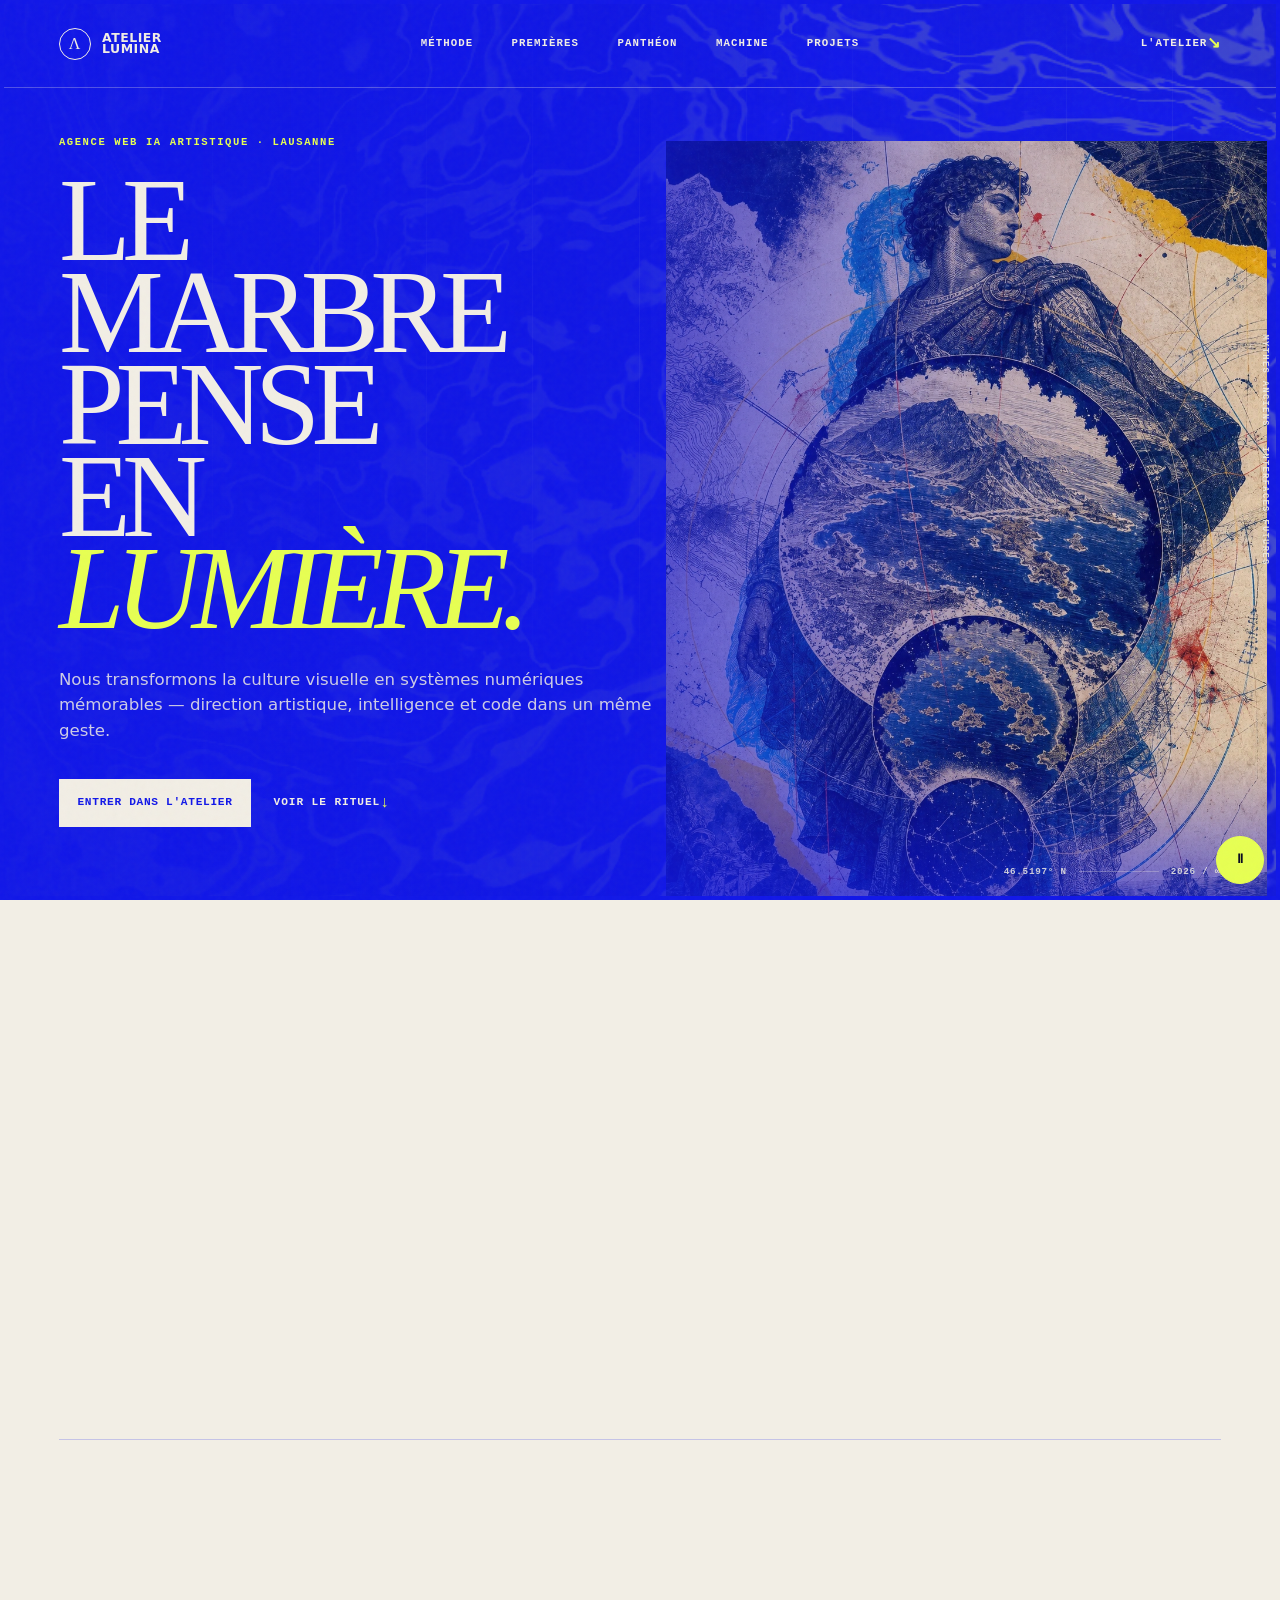
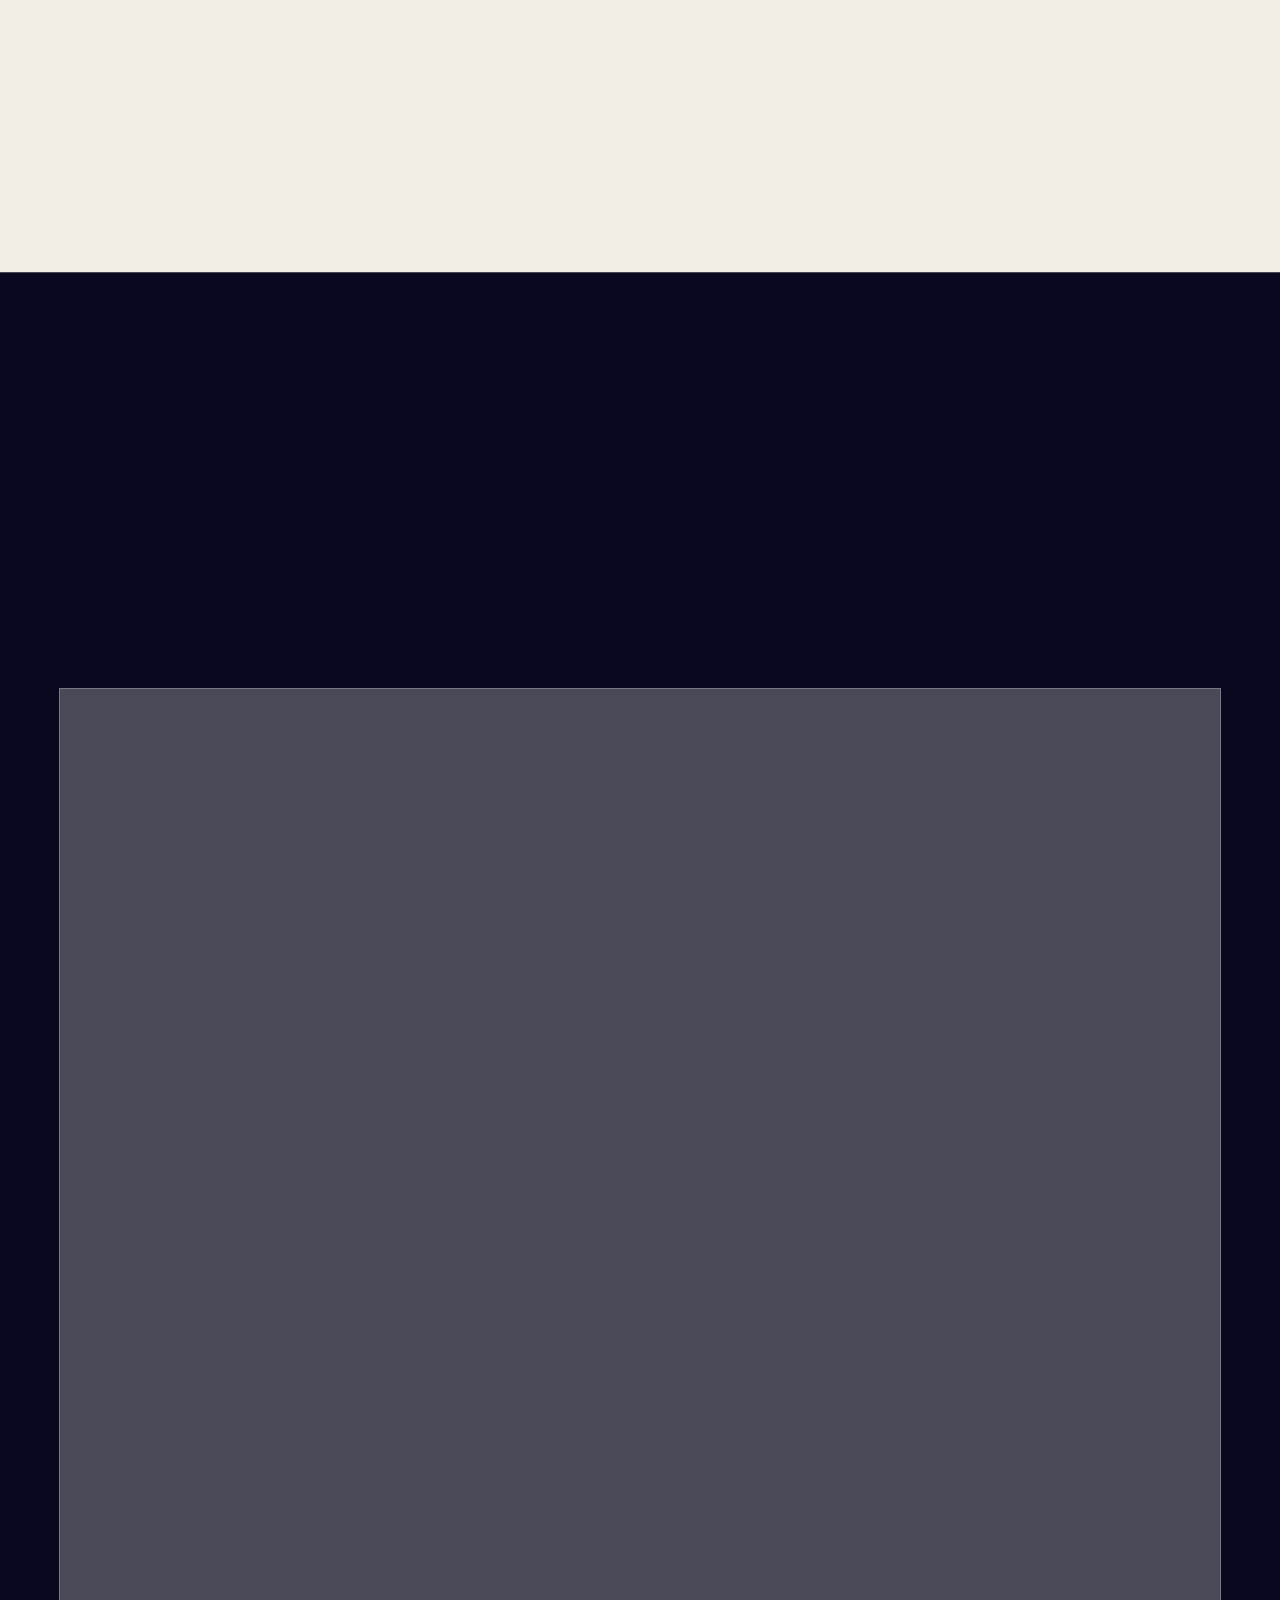
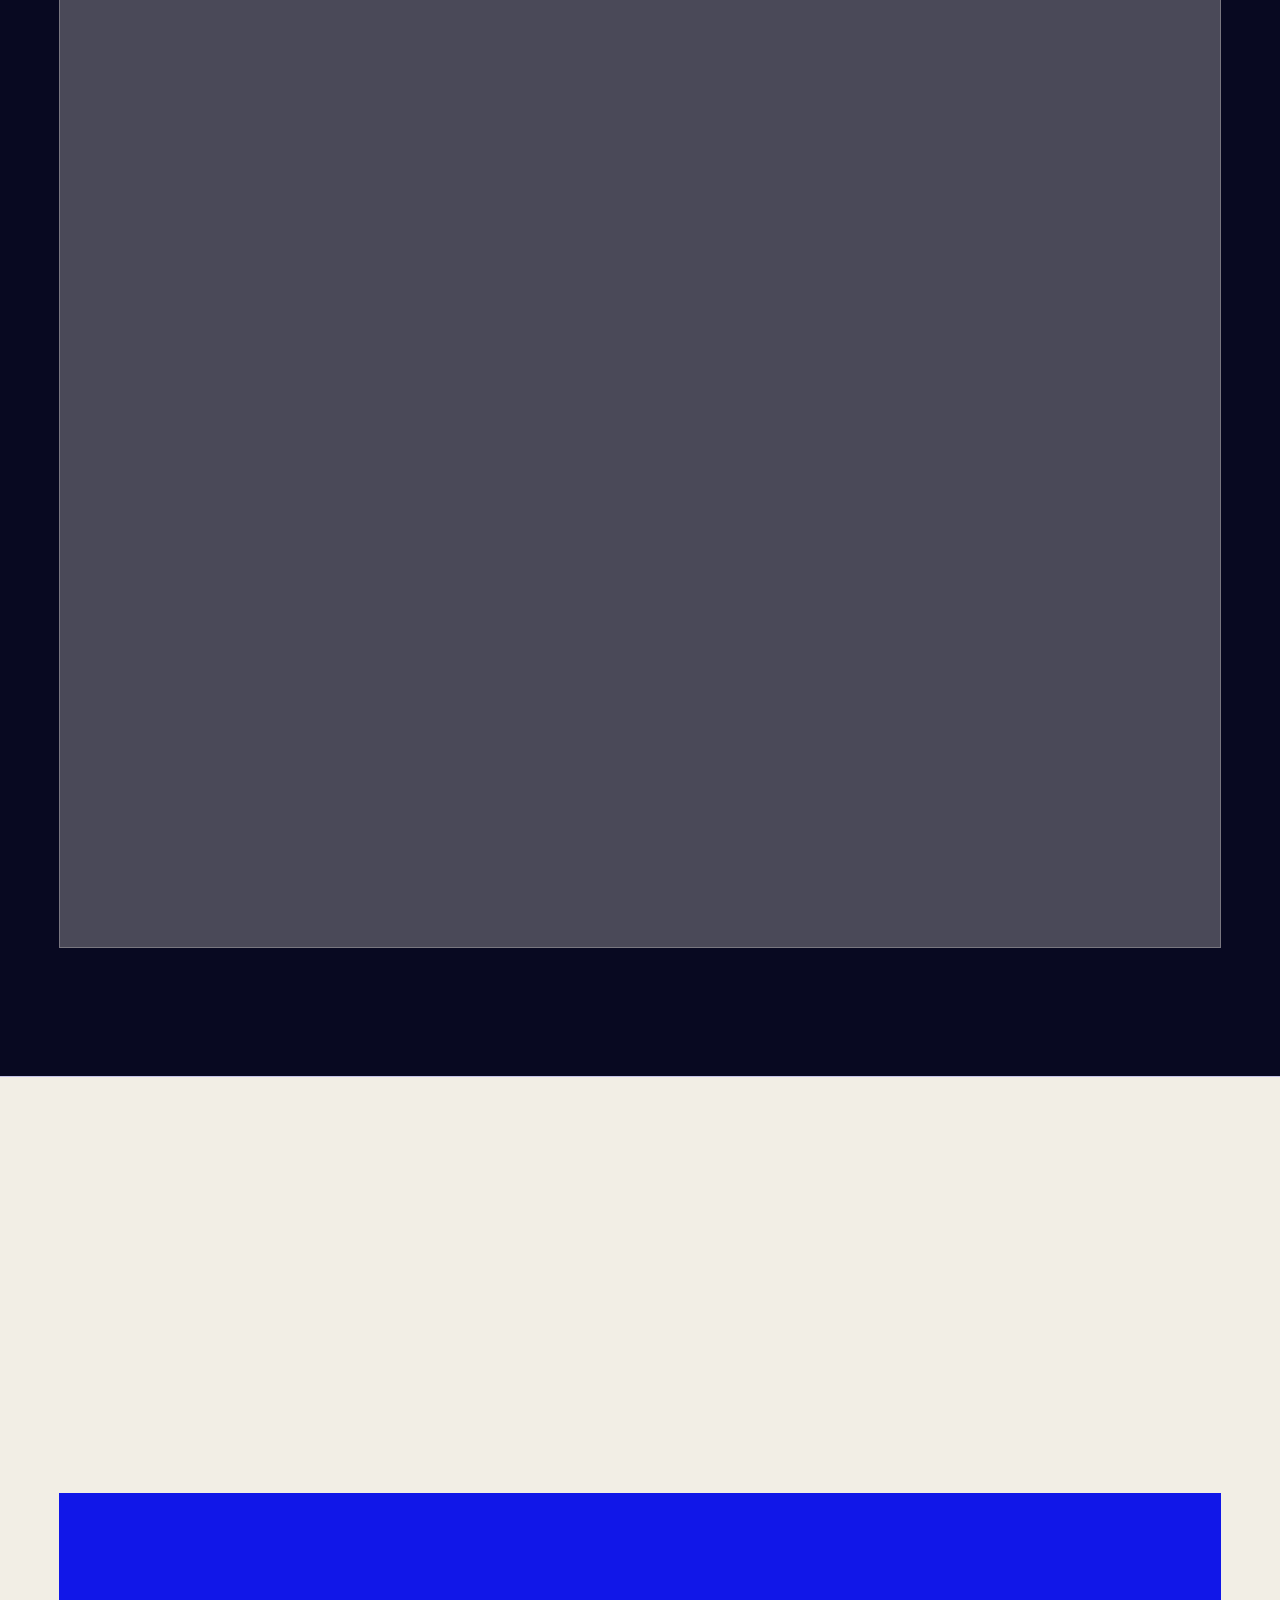
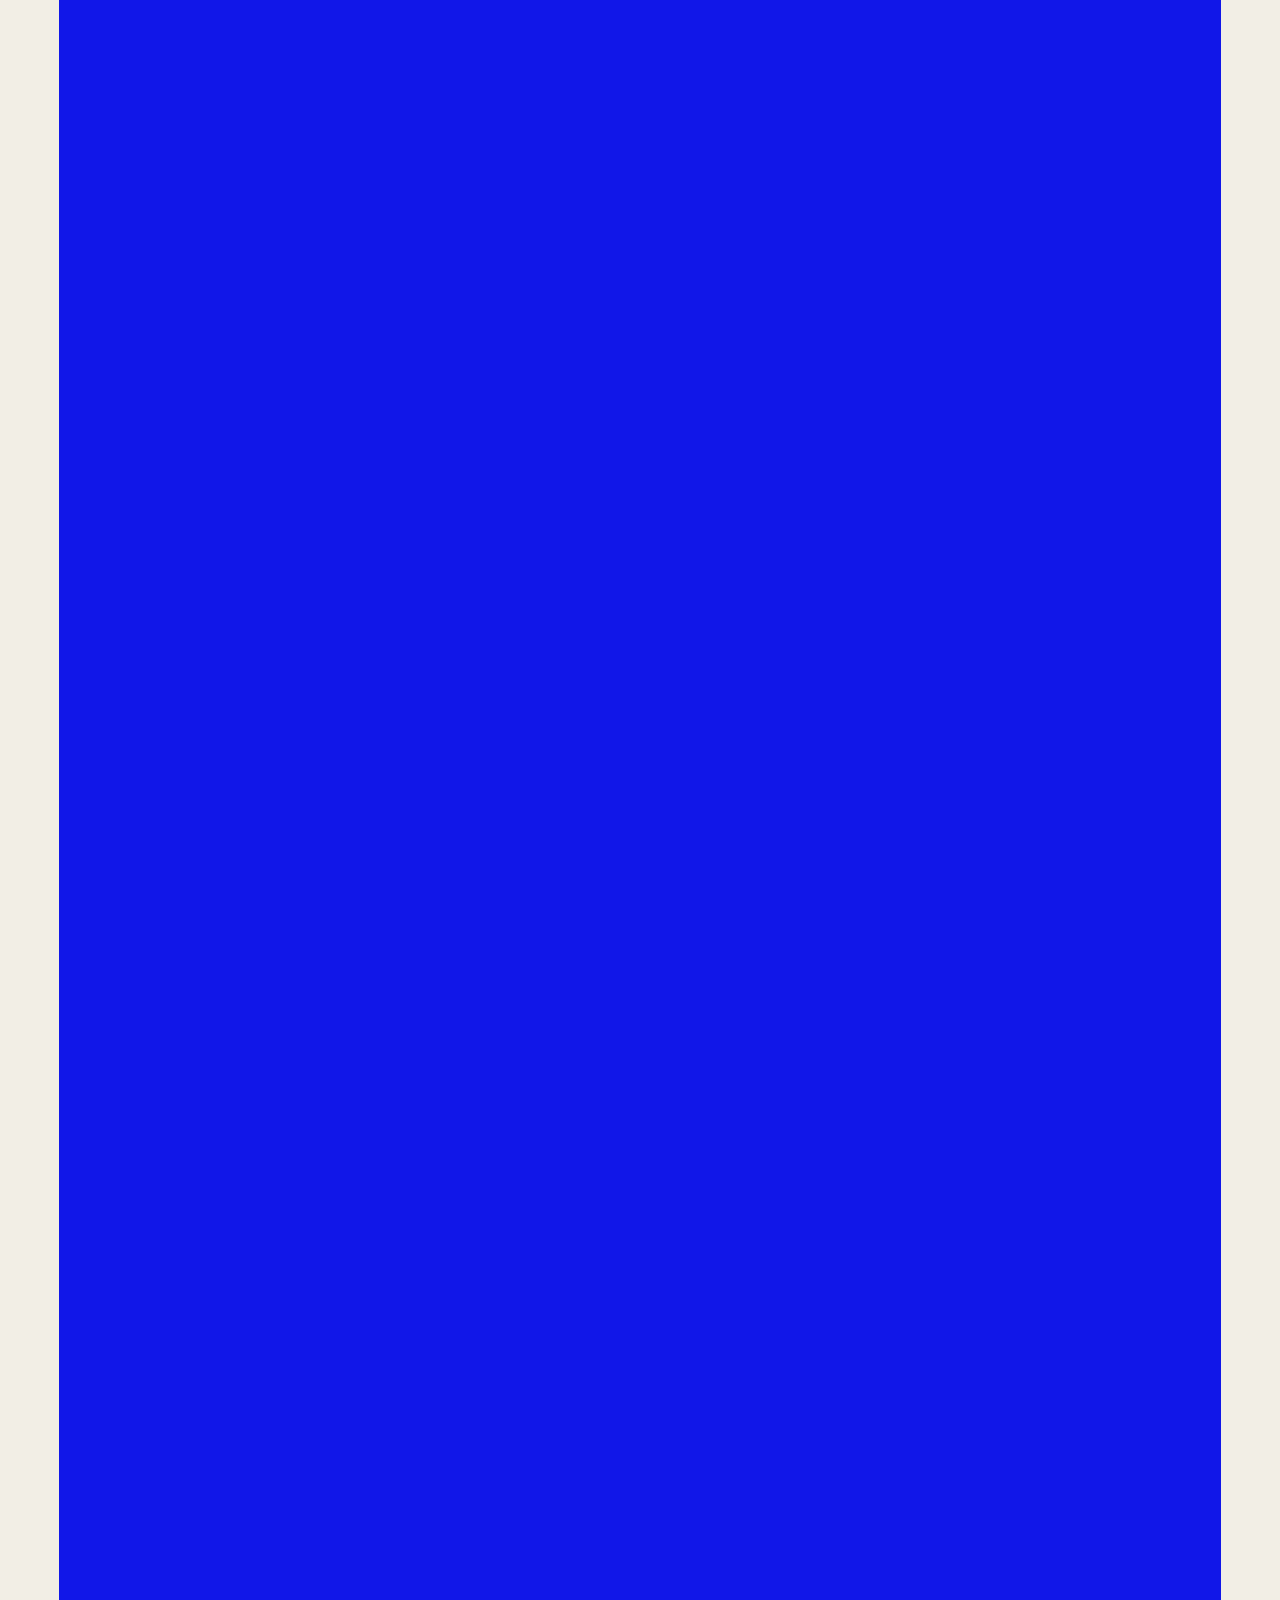
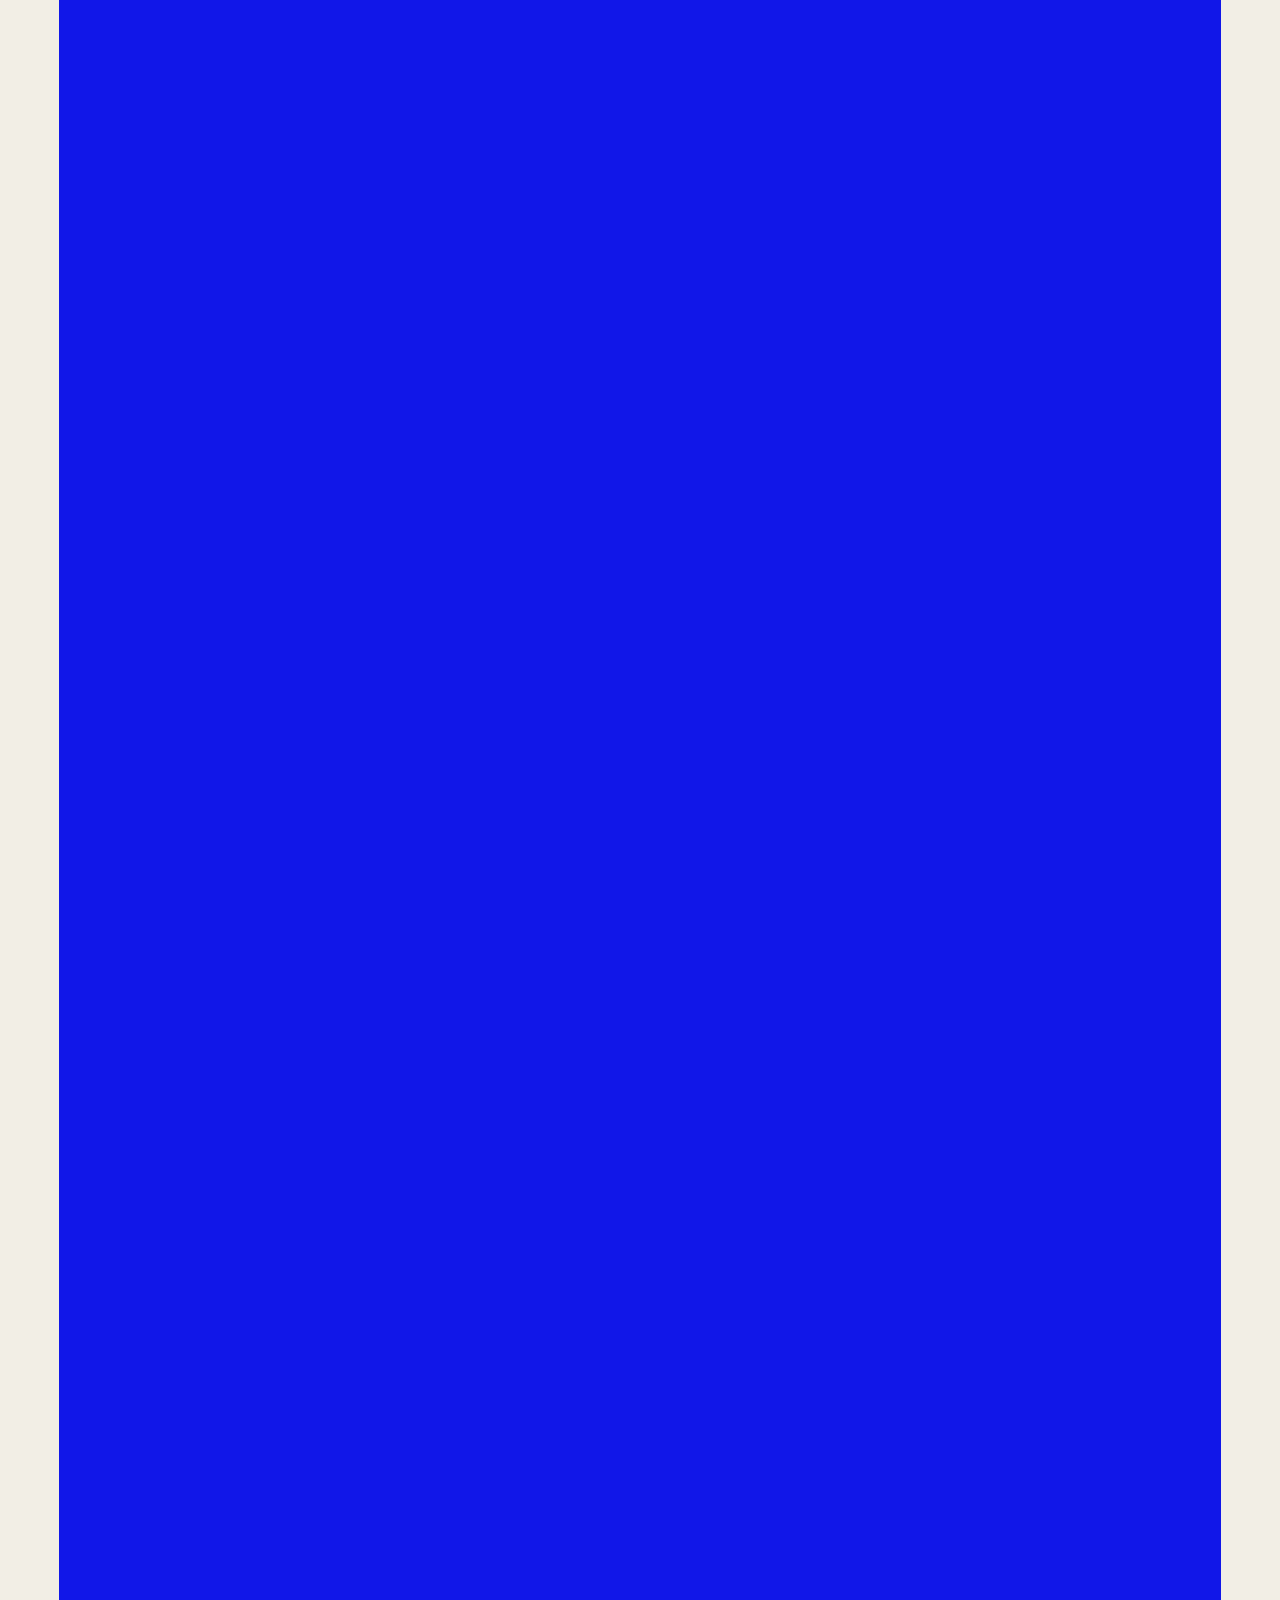
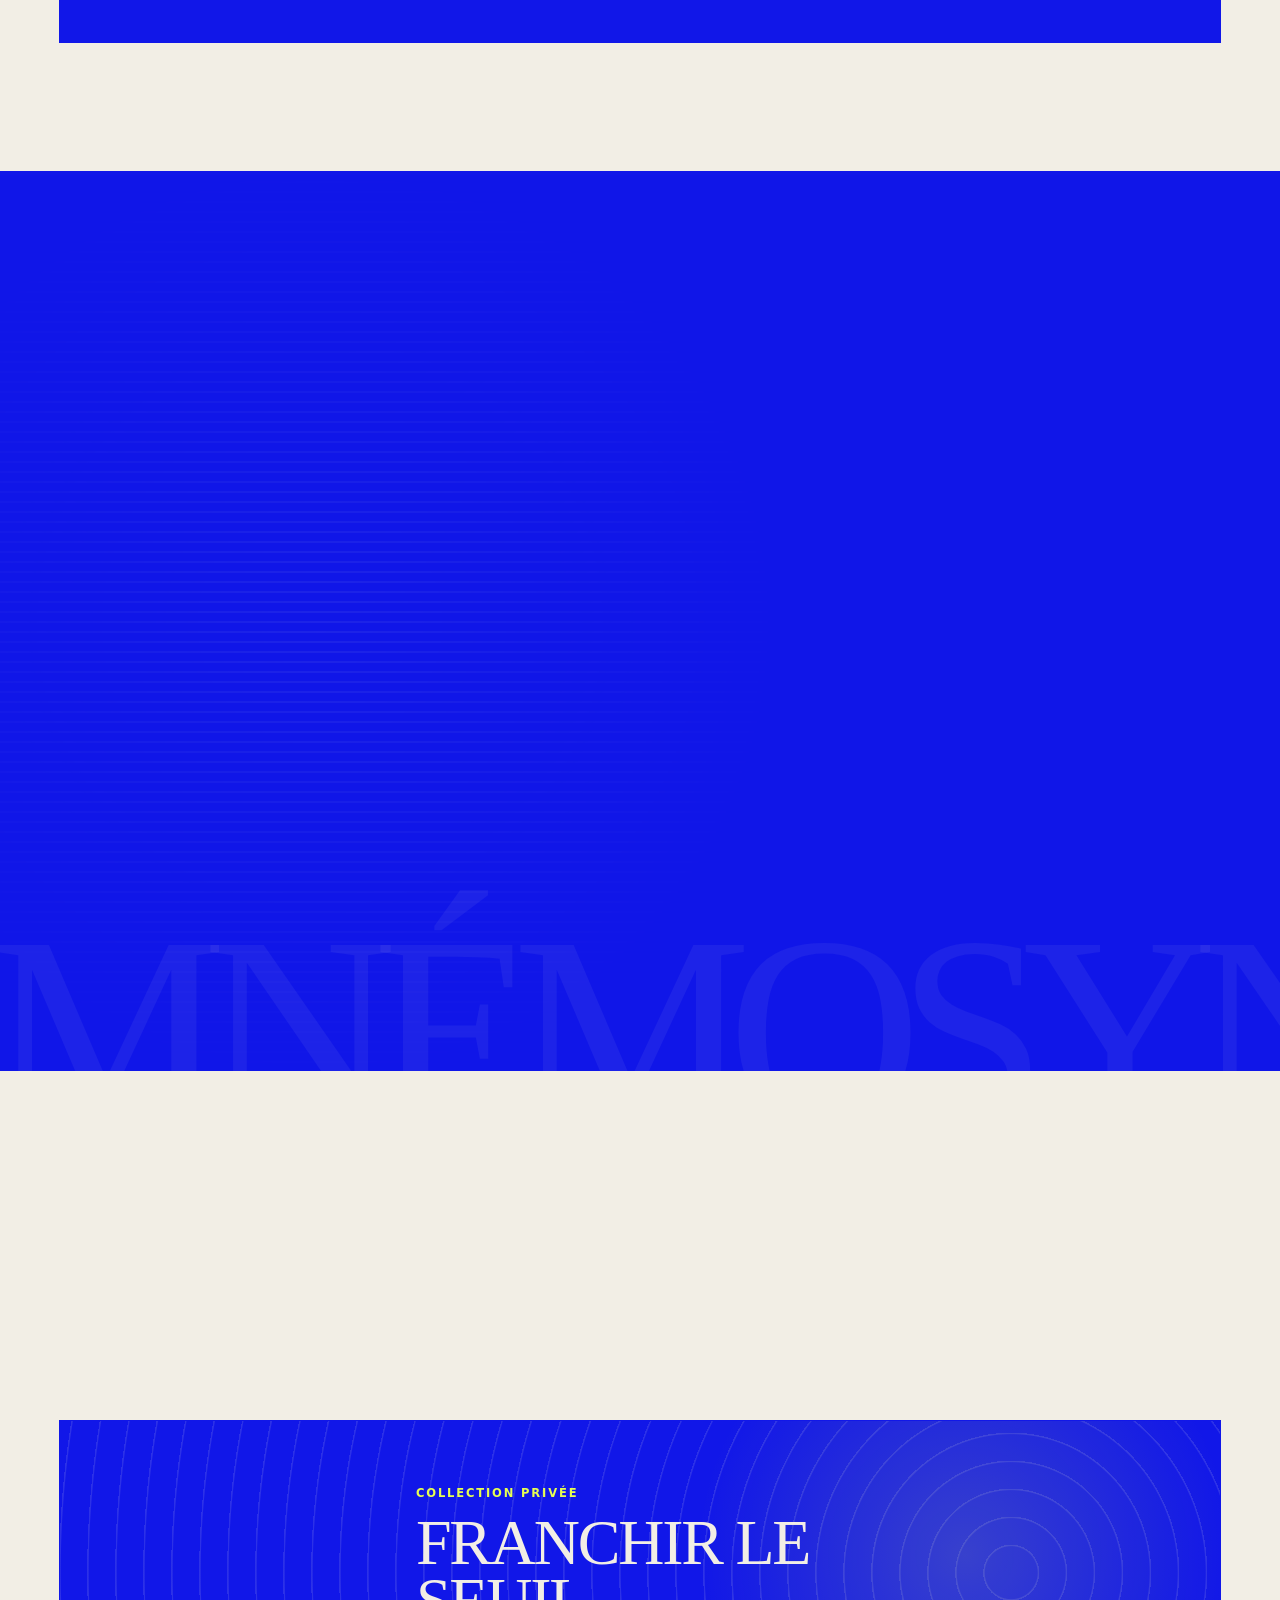
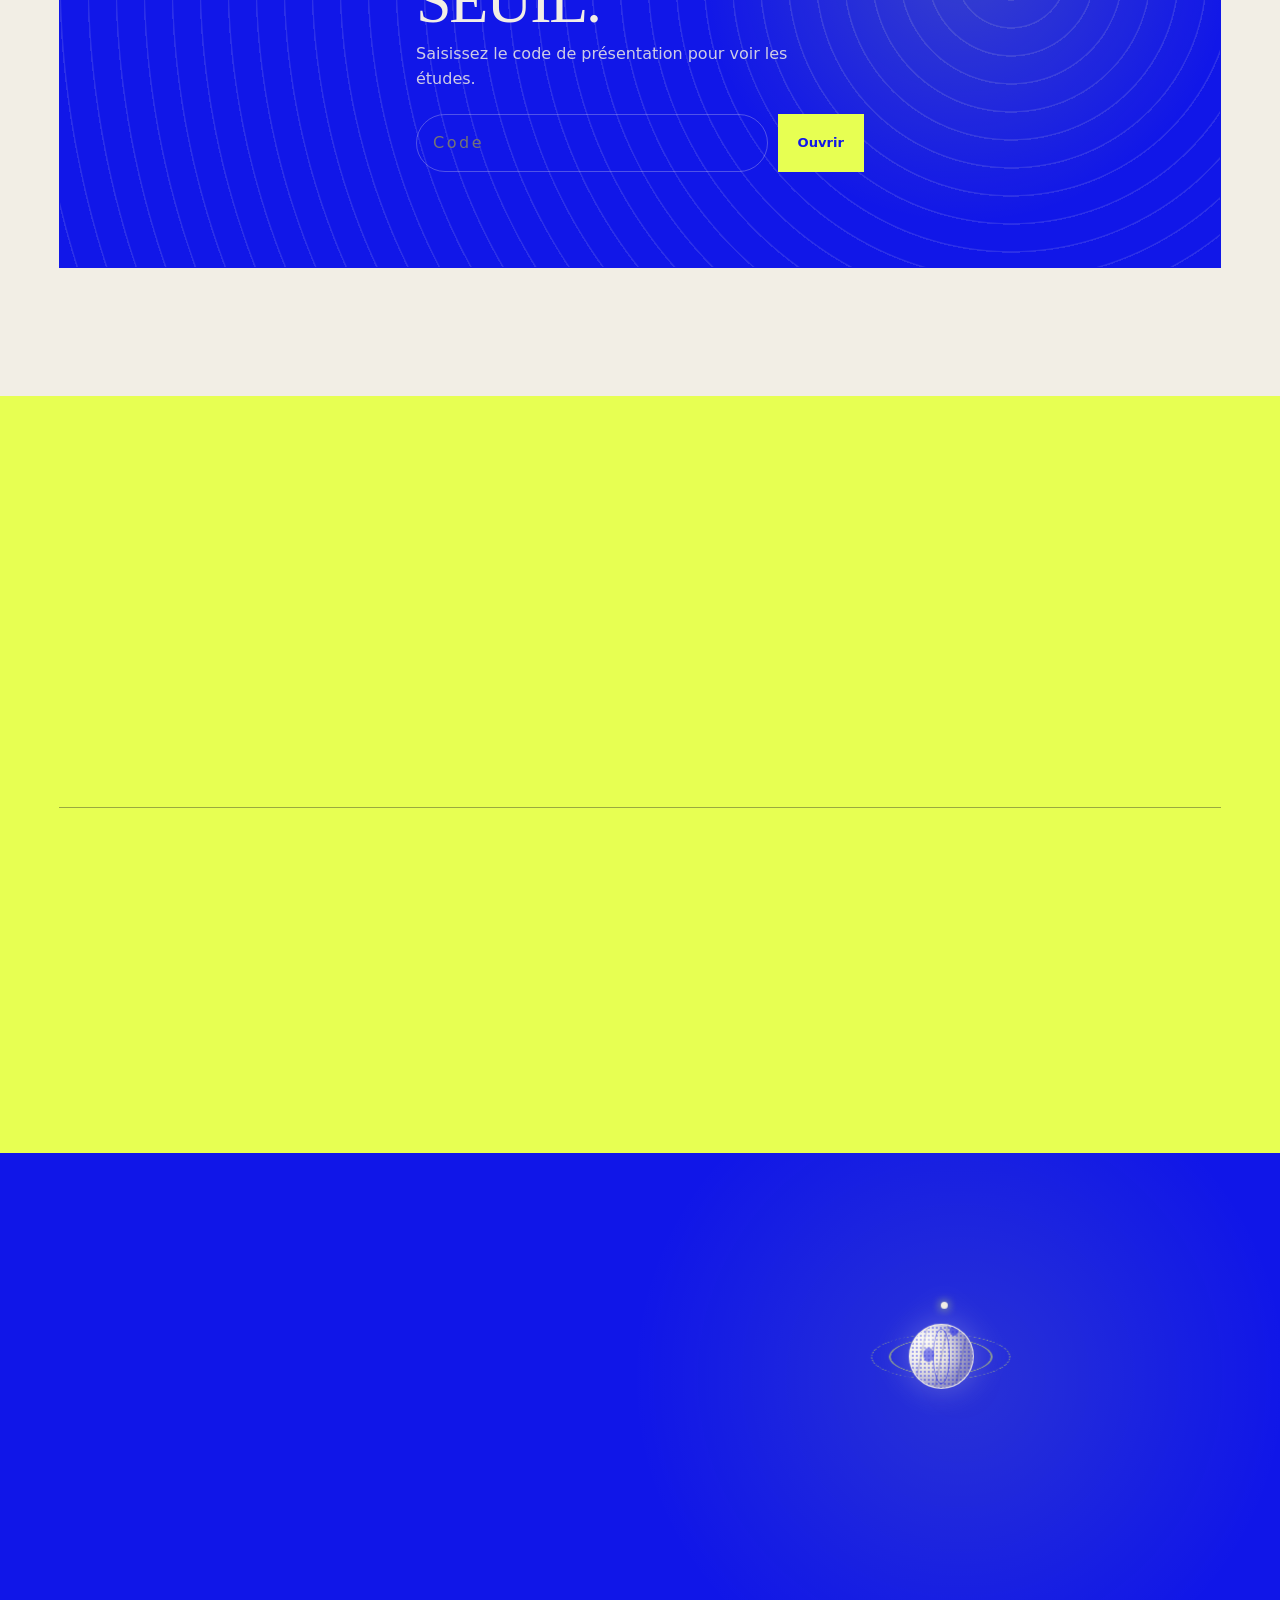
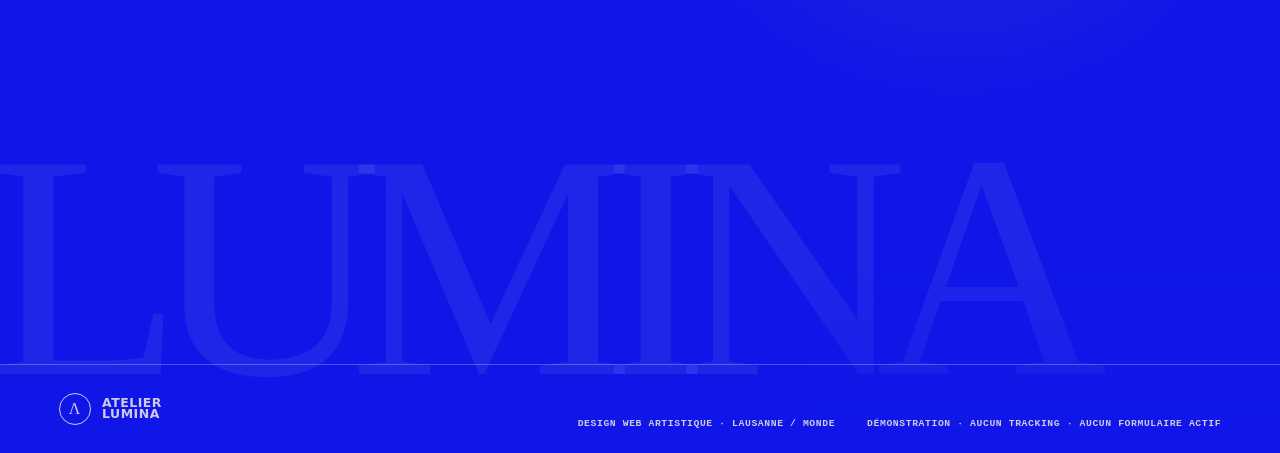
==== commit ea27906d: "release: Lumina svet-fit-live-preview-20260719-124913 a3b582785f78" ====
--- a/agency-site/index.html
+++ b/agency-site/index.html
@@ -26,7 +26,7 @@
   <script src="../shared/gate.js" defer></script>
   <script src="../shared/motion.js" defer></script>
   <script src="app.js?v=source-first-20260717" defer></script>
-  <script src="variants.js?v=archive-selector-20260719" defer></script>
+  <script src="variants.js?v=three-versions-20260717" defer></script>
   <script src="psyche.js?v=restored-20260717" defer></script>
 </head>
 <body>
@@ -42,6 +42,7 @@
     </a>
     <nav aria-label="Navigation principale">
       <a href="#rituel">Méthode</a>
+      <a href="#premieres">Premières</a>
       <a href="#pantheon">Panthéon</a>
       <a href="#machine">Machine</a>
       <a href="#projets">Projets</a>
@@ -83,18 +84,43 @@
       </ol>
     </section>
 
+    <section class="originals" id="premieres">
+      <header class="originals-head" data-reveal>
+        <div><p class="section-tag">Archive 00 — Les premières</p><p class="counter">04 figures / 05 images originelles</p></div>
+        <h2>Les images d’avant.<br><i>Remises en lumière.</i></h2>
+        <p>Voici les images du panthéon présentes dans la toute première publication. Elles reviennent intactes, avec leur provenance, pour que vous puissiez les juger avant toute sélection.</p>
+      </header>
+      <div class="originals-grid">
+        <article class="original-card" data-reveal>
+          <figure><img src="assets/v1/aegean-oracle.webp" width="1254" height="1254" loading="lazy" alt="Oracle de marbre en profil, entourée d’un labyrinthe et de constellations"></figure>
+          <div><span>01 · Athéna</span><h3>Oracle originel.</h3><a href="assets/v1/SOURCES.json">Provenance de la première publication ↗</a></div>
+        </article>
+        <article class="original-card" data-reveal>
+          <figure><img src="assets/v1/met-youth-252350.jpg" width="444" height="625" loading="lazy" alt="Statue en marbre d’un jeune homme adulte, vue en pied, Metropolitan Museum of Art"></figure>
+          <div><span>02 · Apollon</span><h3>Marbre originel.</h3><a href="https://www.metmuseum.org/art/collection/search/252350" rel="noopener noreferrer">Met Open Access · CC0 ↗</a></div>
+        </article>
+        <article class="original-card original-card-dark" data-reveal>
+          <figure><img src="assets/v1/met-aphrodite-254697.jpg" width="468" height="624" loading="lazy" alt="Statue adulte en marbre d’Aphrodite, Metropolitan Museum of Art"></figure>
+          <div><span>03 · Aphrodite</span><h3>Présence originelle.</h3><a href="https://www.metmuseum.org/art/collection/search/254697" rel="noopener noreferrer">Met Open Access · CC0 ↗</a></div>
+        </article>
+        <article class="original-card original-card-wide" data-reveal>
+          <figure class="original-duo"><img src="assets/v1/met-zeus-252511.jpg" width="468" height="624" loading="lazy" alt="Tête en marbre d’un dieu probablement Zeus, Metropolitan Museum of Art"><img src="assets/v1/met-aphrodite-crouching-248138.jpg" width="399" height="625" loading="lazy" alt="Statue adulte en marbre d’Aphrodite accroupie, Metropolitan Museum of Art"></figure>
+          <div><span>04 · Zeus et le contrepoint</span><h3>Diptyque originel.</h3><a href="assets/v1/SOURCES.json">Deux œuvres Met Open Access · CC0 ↗</a></div>
+        </article>
+      </div>
+    </section>
+
     <section class="pantheon" id="pantheon">
       <header class="section-head" data-reveal>
-        <div><p class="section-tag">Protocole 02 — Le panthéon</p><p class="counter">04 figures / 17 choix</p></div>
+        <div><p class="section-tag">Protocole 02 — Le panthéon</p><p class="counter">04 figures / 12 études</p></div>
         <h2>Le mythe devient<br><i>une capacité.</i></h2>
-        <p>Comparez directement les cinq images de la première publication, la série Aegean et les deux nouvelles directions. Une seule version s’affiche à la fois, sans rien supprimer.</p>
+        <p>Après l’archive originelle ci-dessus, comparez la série Aegean et les deux nouvelles directions. Une seule version s’affiche ici à la fois, sans rien supprimer.</p>
       </header>
 
       <div class="myth-grid">
         <article class="myth-card myth-card-wide" data-reveal data-parallax>
           <div class="myth-image myth-switcher" data-version-switcher data-god="Athéna">
             <div class="version-controls" role="group" aria-label="Choisir une version d’Athéna">
-              <button class="version-button" type="button" aria-pressed="false" aria-controls="athena-stage" data-version-button data-src="assets/v1/aegean-oracle.webp" data-width="1254" data-height="1254" data-label="Origine · Oracle première publication" data-alt="Oracle de marbre en profil, entourée d’un labyrinthe et de constellations">Origine</button>
               <button class="version-button" type="button" aria-pressed="true" aria-controls="athena-stage" data-version-button data-src="assets/v2/aegean-oracle.webp" data-width="1254" data-height="1254" data-label="Aegean · Oracle cartographique" data-alt="Athéna de profil dans un collage cobalt de cartes, constellations, montagnes et lignes géométriques">Aegean</button>
               <button class="version-button" type="button" aria-pressed="false" aria-controls="athena-stage" data-version-button data-src="assets/v3/hyperpsyche-athena-a.webp" data-width="1080" data-height="1080" data-label="Nouvelle A · Pluie matricielle" data-alt="Deux profils d’Athéna traversés par une cascade verticale de glyphes et de chiffres colorés">Nouvelle A</button>
               <button class="version-button" type="button" aria-pressed="false" aria-controls="athena-stage" data-version-button data-src="assets/v3/hyperpsyche-athena-b.webp" data-width="1080" data-height="1080" data-label="Nouvelle B · Oracle chiffré" data-alt="Athéna monumentale enchâssée dans une architecture de signes, nombres et draperies électriques">Nouvelle B</button>
@@ -104,15 +130,14 @@
               <span class="myth-variant-label" data-version-label>Aegean · Oracle cartographique</span>
             </a>
             <p class="version-status visually-hidden" role="status" aria-live="polite" data-version-status></p>
-            <noscript><p class="version-fallback">Voir séparément : <a href="assets/v1/aegean-oracle.webp">origine</a> · <a href="assets/v2/aegean-oracle.webp">Aegean</a> · <a href="assets/v3/hyperpsyche-athena-a.webp">nouvelle A</a> · <a href="assets/v3/hyperpsyche-athena-b.webp">nouvelle B</a>.</p></noscript>
-          </div>
-          <div class="myth-copy"><span>01 · Athéna</span><h3>Discerner.</h3><p>La stratégie transforme le bruit en décision créative.</p><div class="source-links"><a href="assets/v1/SOURCES.json">Origines · provenance ↗</a><a href="assets/v2/SOURCES.json">Aegean · provenance ↗</a><a href="assets/v3/SOURCES.json">Nouvelles · provenance ↗</a></div></div>
+            <noscript><p class="version-fallback">Voir séparément : <a href="assets/v2/aegean-oracle.webp">Aegean</a> · <a href="assets/v3/hyperpsyche-athena-a.webp">nouvelle A</a> · <a href="assets/v3/hyperpsyche-athena-b.webp">nouvelle B</a>.</p></noscript>
+          </div>
+          <div class="myth-copy"><span>01 · Athéna</span><h3>Discerner.</h3><p>La stratégie transforme le bruit en décision créative.</p><div class="source-links"><a href="assets/v2/SOURCES.json">Aegean · provenance ↗</a><a href="assets/v3/SOURCES.json">Nouvelles · provenance ↗</a></div></div>
         </article>
 
         <article class="myth-card myth-card-wide" data-reveal data-parallax>
           <div class="myth-image myth-switcher" data-version-switcher data-god="Apollon">
             <div class="version-controls" role="group" aria-label="Choisir une version d’Apollon">
-              <button class="version-button" type="button" aria-pressed="false" aria-controls="apollo-stage" data-version-button data-src="assets/v1/met-youth-252350.jpg" data-width="444" data-height="625" data-treatment="met-blue" data-fit="print" data-label="Origine · Marbre Met en bleu" data-alt="Statue en marbre d’un jeune homme adulte, vue en pied, Metropolitan Museum of Art">Origine</button>
               <button class="version-button" type="button" aria-pressed="true" aria-controls="apollo-stage" data-version-button data-src="assets/v2/aegean-apollo.webp" data-width="1254" data-height="1254" data-label="Aegean · Soleil fracturé" data-alt="Apollon drapé traverse un paysage marin fragmenté sous un disque solaire découpé en bandes">Aegean</button>
               <button class="version-button" type="button" aria-pressed="false" aria-controls="apollo-stage" data-version-button data-src="assets/v3/hyperpsyche-apollo-a.webp" data-width="1080" data-height="1080" data-label="Nouvelle A · Procession temporelle" data-alt="Plusieurs silhouettes d’Apollon avancent dans des lames temporelles aux expositions chromatiques désynchronisées">Nouvelle A</button>
               <button class="version-button" type="button" aria-pressed="false" aria-controls="apollo-stage" data-version-button data-src="assets/v3/hyperpsyche-apollo-b.webp" data-width="1080" data-height="1080" data-label="Nouvelle B · Tranches solaires" data-alt="Apollon et sa lyre sont découpés en tranches solaires diagonales magenta, bleues et acides">Nouvelle B</button>
@@ -122,16 +147,14 @@
               <span class="myth-variant-label" data-version-label>Aegean · Soleil fracturé</span>
             </a>
             <p class="version-status visually-hidden" role="status" aria-live="polite" data-version-status></p>
-            <noscript><p class="version-fallback">Voir séparément : <a href="assets/v1/met-youth-252350.jpg">origine</a> · <a href="assets/v2/aegean-apollo.webp">Aegean</a> · <a href="assets/v3/hyperpsyche-apollo-a.webp">nouvelle A</a> · <a href="assets/v3/hyperpsyche-apollo-b.webp">nouvelle B</a>.</p></noscript>
-          </div>
-          <div class="myth-copy"><span>02 · Apollon</span><h3>Clarifier.</h3><p>Hiérarchie, lumière et rythme rendent l’essentiel évident.</p><div class="source-links"><a href="assets/v1/SOURCES.json">Origines · provenance ↗</a><a href="assets/v2/SOURCES.json">Aegean · provenance ↗</a><a href="assets/v3/SOURCES.json">Nouvelles · provenance ↗</a></div></div>
+            <noscript><p class="version-fallback">Voir séparément : <a href="assets/v2/aegean-apollo.webp">Aegean</a> · <a href="assets/v3/hyperpsyche-apollo-a.webp">nouvelle A</a> · <a href="assets/v3/hyperpsyche-apollo-b.webp">nouvelle B</a>.</p></noscript>
+          </div>
+          <div class="myth-copy"><span>02 · Apollon</span><h3>Clarifier.</h3><p>Hiérarchie, lumière et rythme rendent l’essentiel évident.</p><div class="source-links"><a href="assets/v2/SOURCES.json">Aegean · provenance ↗</a><a href="assets/v3/SOURCES.json">Nouvelles · provenance ↗</a></div></div>
         </article>
 
         <article class="myth-card myth-card-wide myth-card-dark" data-reveal data-parallax>
           <div class="myth-image myth-switcher" data-version-switcher data-god="Aphrodite">
             <div class="version-controls" role="group" aria-label="Choisir une version d’Aphrodite">
-              <button class="version-button" type="button" aria-pressed="false" aria-controls="aphrodite-stage" data-version-button data-src="assets/v1/met-aphrodite-254697.jpg" data-width="468" data-height="624" data-treatment="met-blue" data-fit="print" data-label="Origine I · Aphrodite Met en bleu" data-alt="Statue adulte en marbre d’Aphrodite, Metropolitan Museum of Art">Origine I</button>
-              <button class="version-button" type="button" aria-pressed="false" aria-controls="aphrodite-stage" data-version-button data-src="assets/v1/met-aphrodite-crouching-248138.jpg" data-width="399" data-height="625" data-treatment="met-blue" data-fit="print" data-label="Origine II · Aphrodite accroupie Met en bleu" data-alt="Statue adulte en marbre d’Aphrodite accroupie, Metropolitan Museum of Art">Origine II</button>
               <button class="version-button" type="button" aria-pressed="true" aria-controls="aphrodite-stage" data-version-button data-src="assets/v2/aegean-aphrodite.webp" data-width="1254" data-height="1254" data-label="Aegean · Archipel magnétique" data-alt="Aphrodite drapée flotte entre archipels, vagues, constellations et coulées magenta traversées de sceaux jaunes">Aegean</button>
               <button class="version-button" type="button" aria-pressed="false" aria-controls="aphrodite-stage" data-version-button data-src="assets/v3/hyperpsyche-aphrodite-a.webp" data-width="1080" data-height="1080" data-label="Nouvelle A · Cartographie cousue" data-alt="Aphrodite se fond dans une cartographie textile cousue, entre rivage, constellation et matière minérale">Nouvelle A</button>
               <button class="version-button" type="button" aria-pressed="false" aria-controls="aphrodite-stage" data-version-button data-src="assets/v3/hyperpsyche-aphrodite-b.webp" data-width="1080" data-height="1080" data-label="Nouvelle B · Draperie-paysage" data-alt="La draperie d’Aphrodite devient un paysage impossible en torsion, traversé de cartes et de constellations">Nouvelle B</button>
@@ -141,15 +164,14 @@
               <span class="myth-variant-label" data-version-label>Aegean · Archipel magnétique</span>
             </a>
             <p class="version-status visually-hidden" role="status" aria-live="polite" data-version-status></p>
-            <noscript><p class="version-fallback">Voir séparément : <a href="assets/v1/met-aphrodite-254697.jpg">origine I</a> · <a href="assets/v1/met-aphrodite-crouching-248138.jpg">origine II</a> · <a href="assets/v2/aegean-aphrodite.webp">Aegean</a> · <a href="assets/v3/hyperpsyche-aphrodite-a.webp">nouvelle A</a> · <a href="assets/v3/hyperpsyche-aphrodite-b.webp">nouvelle B</a>.</p></noscript>
-          </div>
-          <div class="myth-copy"><span>03 · Aphrodite</span><h3>Attirer.</h3><p>Le désir visuel devient confiance, jamais manipulation.</p><div class="source-links"><a href="assets/v1/SOURCES.json">Origines · provenance ↗</a><a href="assets/v2/SOURCES.json">Aegean · provenance ↗</a><a href="assets/v3/SOURCES.json">Nouvelles · provenance ↗</a></div></div>
+            <noscript><p class="version-fallback">Voir séparément : <a href="assets/v2/aegean-aphrodite.webp">Aegean</a> · <a href="assets/v3/hyperpsyche-aphrodite-a.webp">nouvelle A</a> · <a href="assets/v3/hyperpsyche-aphrodite-b.webp">nouvelle B</a>.</p></noscript>
+          </div>
+          <div class="myth-copy"><span>03 · Aphrodite</span><h3>Attirer.</h3><p>Le désir visuel devient confiance, jamais manipulation.</p><div class="source-links"><a href="assets/v2/SOURCES.json">Aegean · provenance ↗</a><a href="assets/v3/SOURCES.json">Nouvelles · provenance ↗</a></div></div>
         </article>
 
         <article class="myth-card myth-card-wide myth-card-last" data-reveal data-parallax>
           <div class="myth-image myth-switcher" data-version-switcher data-god="Zeus">
             <div class="version-controls" role="group" aria-label="Choisir une version de Zeus">
-              <button class="version-button" type="button" aria-pressed="false" aria-controls="zeus-stage" data-version-button data-src="assets/v1/met-zeus-252511.jpg" data-width="468" data-height="624" data-treatment="met-blue" data-fit="crop" data-label="Origine · Zeus Met en bleu" data-alt="Tête en marbre d’un dieu probablement Zeus, Metropolitan Museum of Art">Origine</button>
               <button class="version-button" type="button" aria-pressed="true" aria-controls="zeus-stage" data-version-button data-src="assets/v2/aegean-zeus.webp" data-width="1254" data-height="1254" data-label="Aegean · Architecture renversée" data-alt="Zeus drapé traverse une architecture classique renversée, des escaliers suspendus et une carte de constellations cobalt">Aegean</button>
               <button class="version-button" type="button" aria-pressed="false" aria-controls="zeus-stage" data-version-button data-src="assets/v3/hyperpsyche-zeus-a.webp" data-width="1080" data-height="1080" data-label="Nouvelle A · Citadelle polygravitationnelle" data-alt="Deux figures de Zeus traversent une citadelle disloquée par des éclairs et plusieurs directions de gravité">Nouvelle A</button>
               <button class="version-button" type="button" aria-pressed="false" aria-controls="zeus-stage" data-version-button data-src="assets/v3/hyperpsyche-zeus-b.webp" data-width="1080" data-height="1080" data-label="Nouvelle B · Foudre architecturale" data-alt="Zeus se dédouble dans une explosion de colonnes, de pierres suspendues et de foudre calligraphique">Nouvelle B</button>
@@ -159,9 +181,9 @@
               <span class="myth-variant-label" data-version-label>Aegean · Architecture renversée</span>
             </a>
             <p class="version-status visually-hidden" role="status" aria-live="polite" data-version-status></p>
-            <noscript><p class="version-fallback">Voir séparément : <a href="assets/v1/met-zeus-252511.jpg">origine</a> · <a href="assets/v2/aegean-zeus.webp">Aegean</a> · <a href="assets/v3/hyperpsyche-zeus-a.webp">nouvelle A</a> · <a href="assets/v3/hyperpsyche-zeus-b.webp">nouvelle B</a>.</p></noscript>
-          </div>
-          <div class="myth-copy"><span>04 · Zeus</span><h3>Tenir.</h3><p>Un système cohérent survit aux modes et aux écrans.</p><div class="source-links"><a href="assets/v1/SOURCES.json">Origines · provenance ↗</a><a href="assets/v2/SOURCES.json">Aegean · provenance ↗</a><a href="assets/v3/SOURCES.json">Nouvelles · provenance ↗</a></div></div>
+            <noscript><p class="version-fallback">Voir séparément : <a href="assets/v2/aegean-zeus.webp">Aegean</a> · <a href="assets/v3/hyperpsyche-zeus-a.webp">nouvelle A</a> · <a href="assets/v3/hyperpsyche-zeus-b.webp">nouvelle B</a>.</p></noscript>
+          </div>
+          <div class="myth-copy"><span>04 · Zeus</span><h3>Tenir.</h3><p>Un système cohérent survit aux modes et aux écrans.</p><div class="source-links"><a href="assets/v2/SOURCES.json">Aegean · provenance ↗</a><a href="assets/v3/SOURCES.json">Nouvelles · provenance ↗</a></div></div>
         </article>
       </div>
     </section>
--- a/agency-site/styles.css
+++ b/agency-site/styles.css
@@ -93,9 +93,3 @@
 .motion-master{width:48px;min-width:48px;max-width:48px;padding:0;border-radius:50%;font-size:0}
 .motion-master::after{content:"Ⅱ";font:800 .82rem/1 var(--mono)}
 .motion-paused .motion-master::after{content:"▶"}
-
-/* Sélecteur des cinq images de première publication. */
-.version-controls{grid-template-columns:repeat(auto-fit,minmax(6.25rem,1fr))}
-.myth-version-stage.is-met-blue{background:var(--blue)}
-.myth-version-stage.is-met-blue img{object-fit:contain;padding:8%;filter:grayscale(1) contrast(1.4) invert(1);mix-blend-mode:screen}
-.myth-version-stage.is-met-blue[data-fit="crop"] img{object-fit:cover;padding:3%}
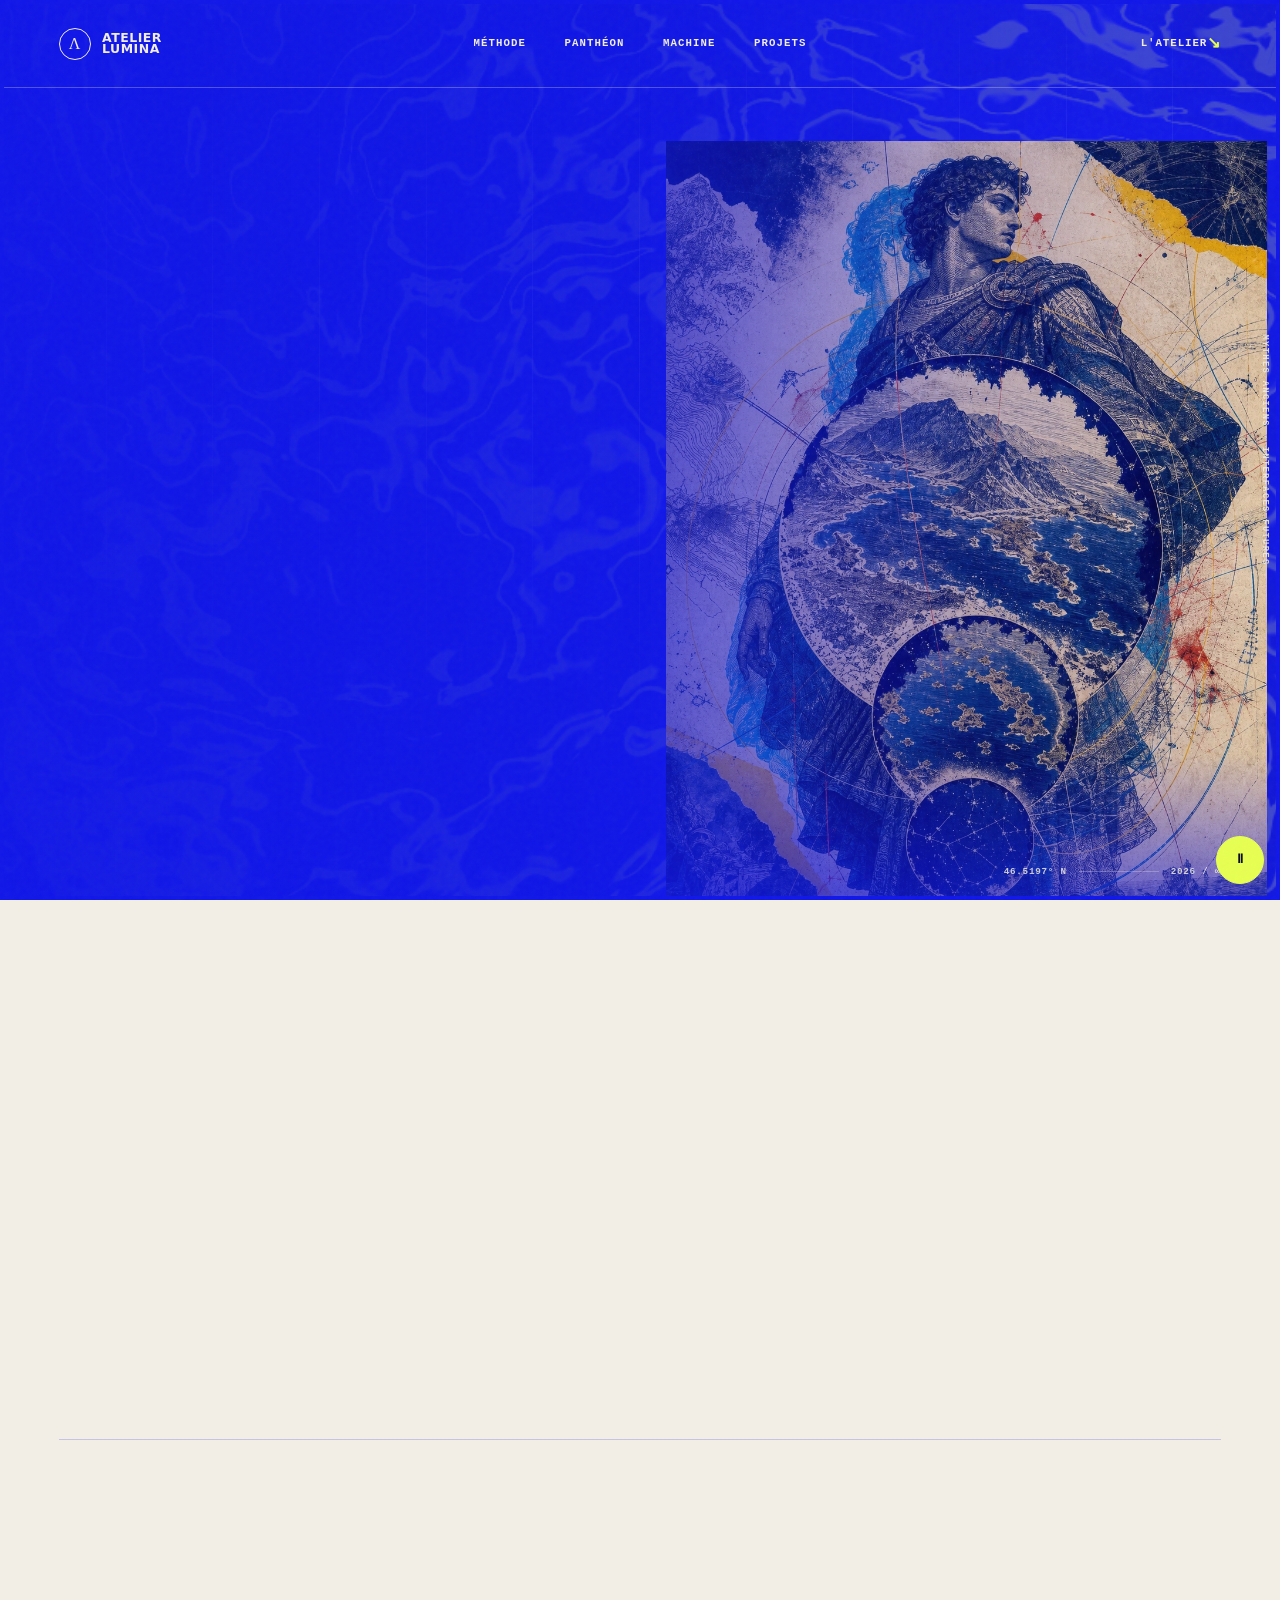
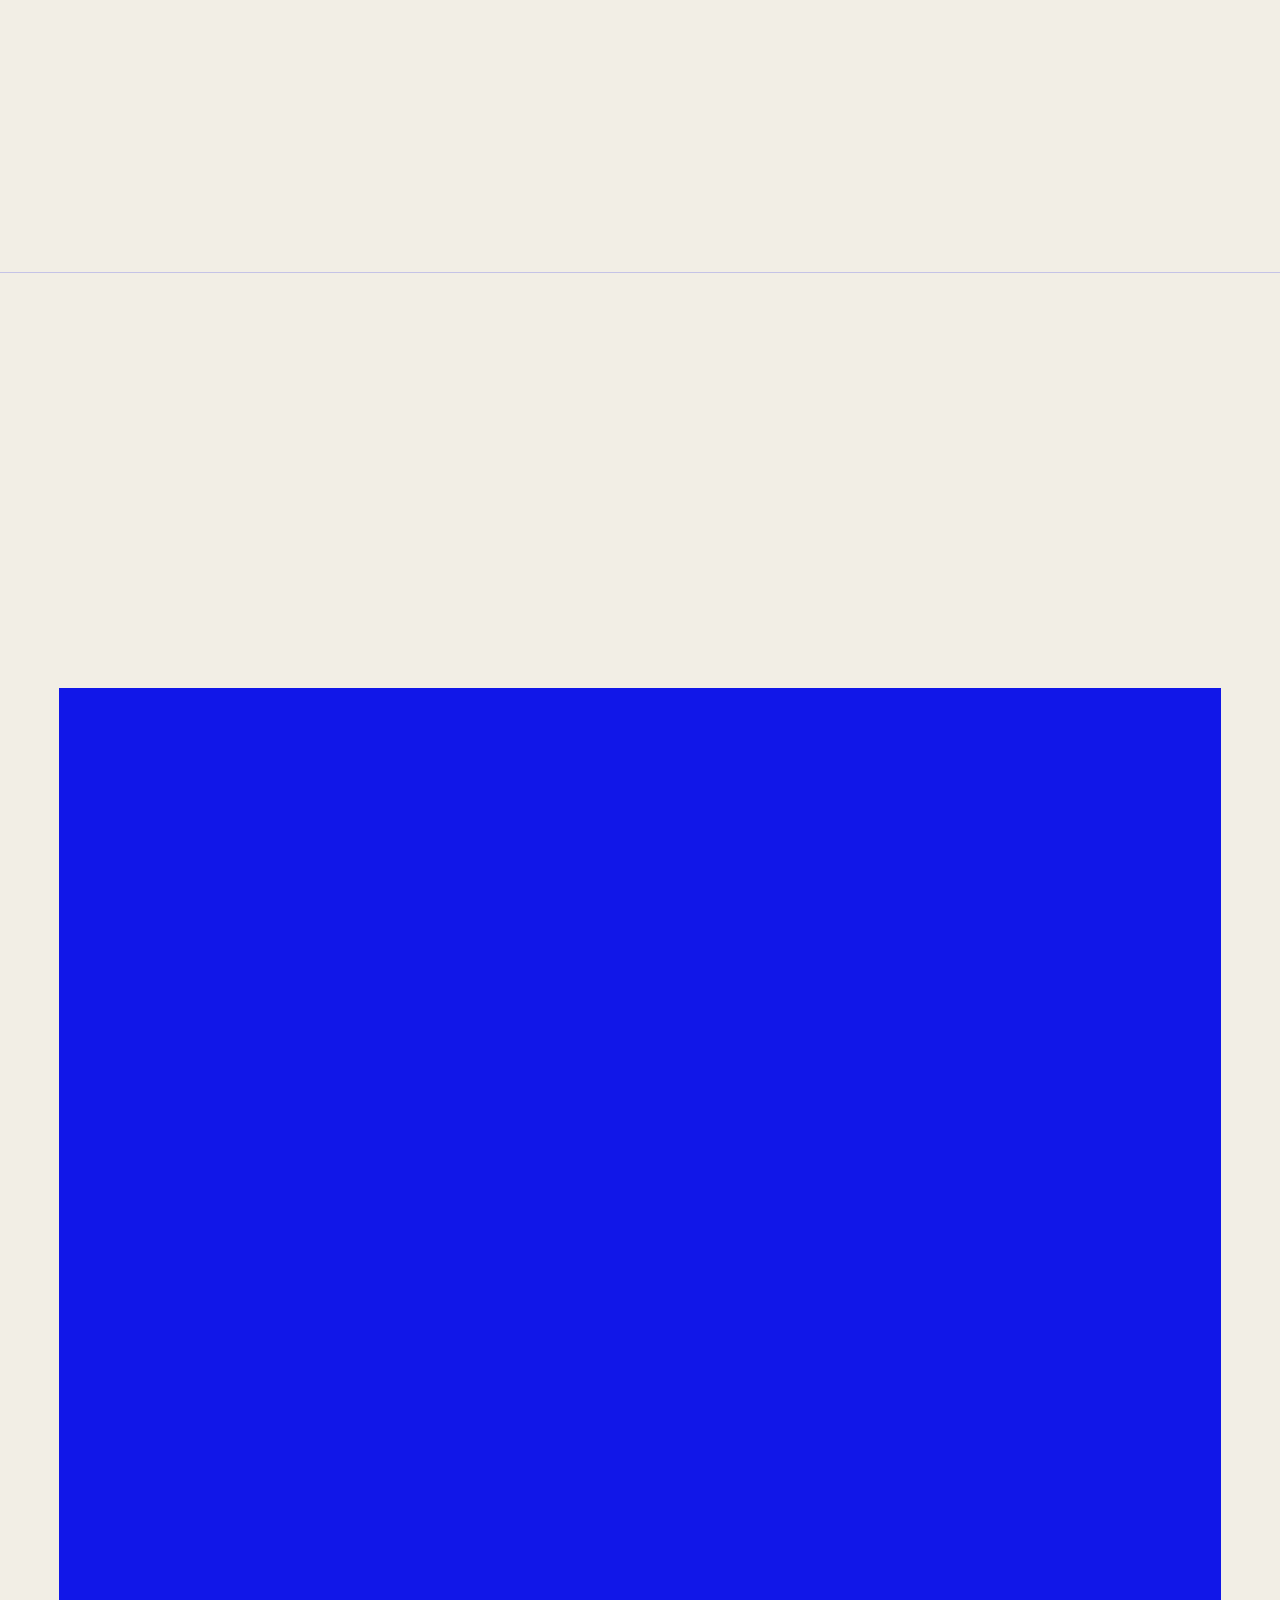
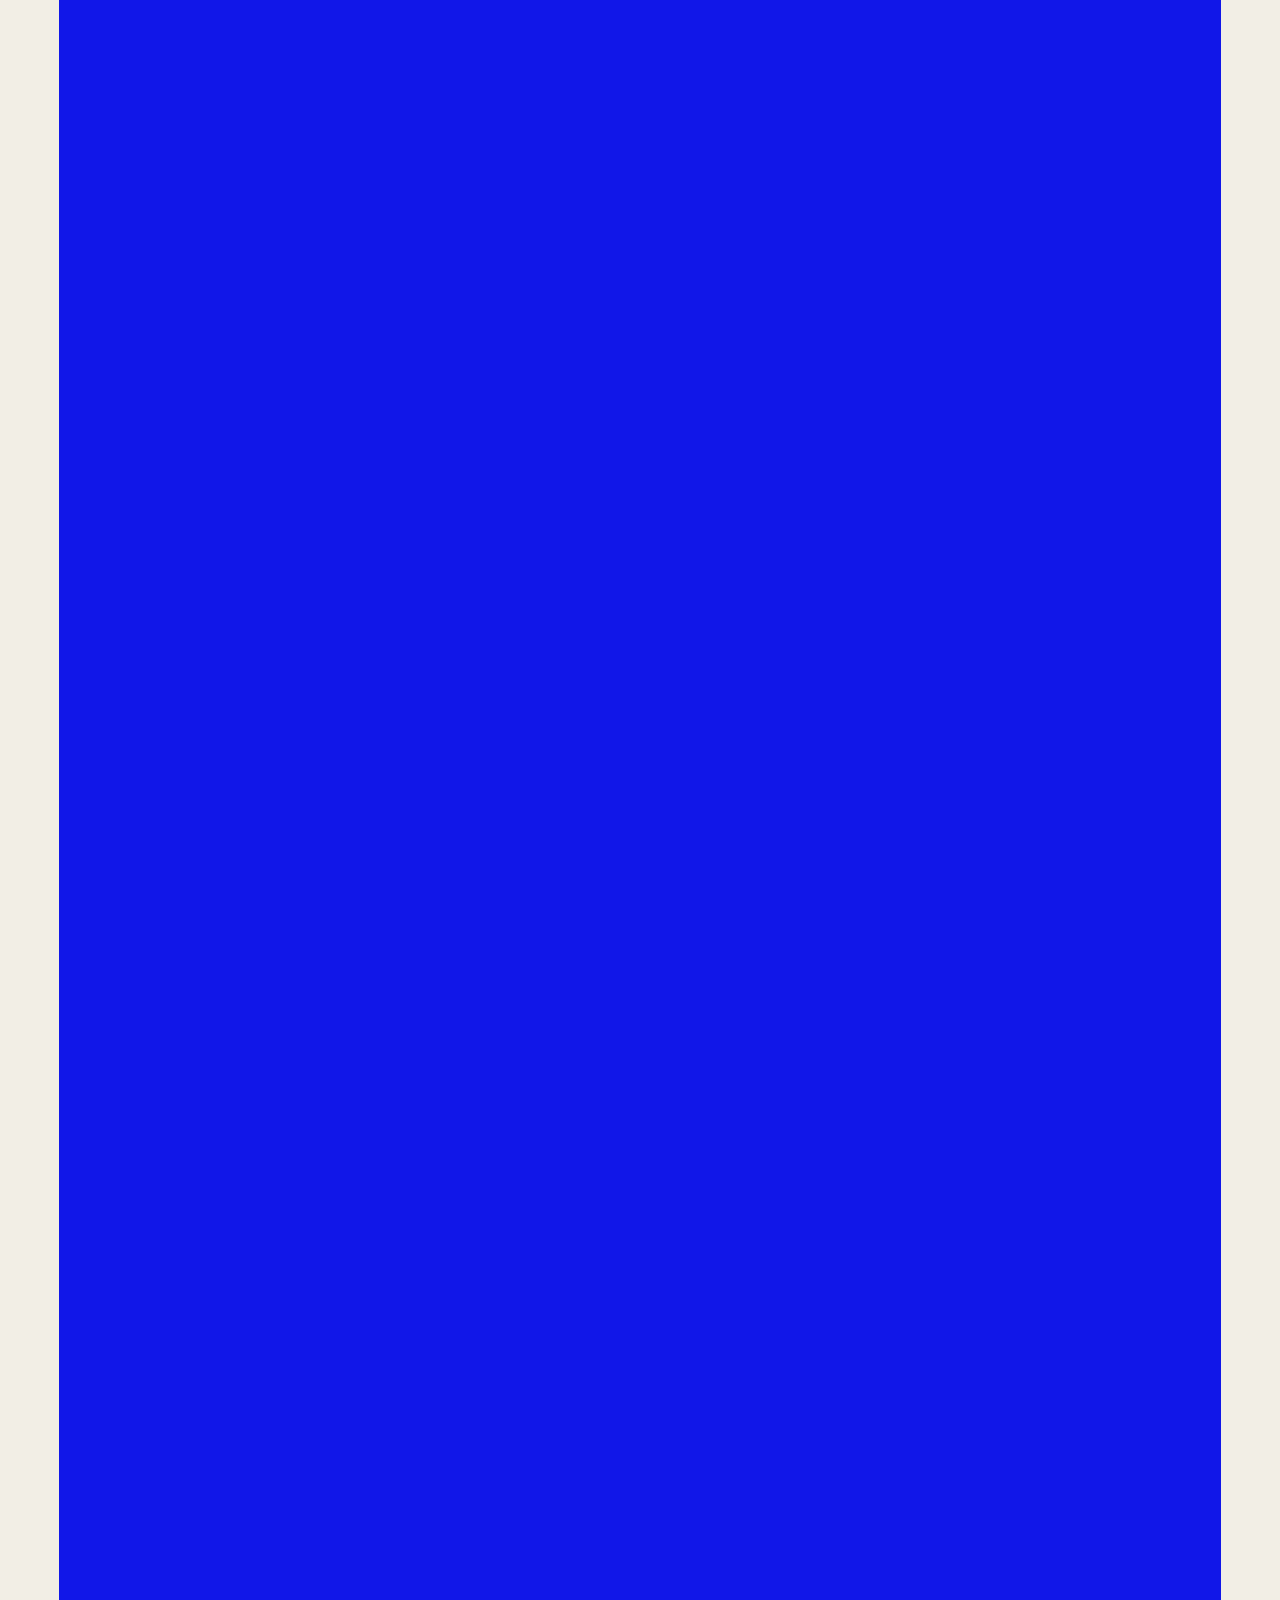
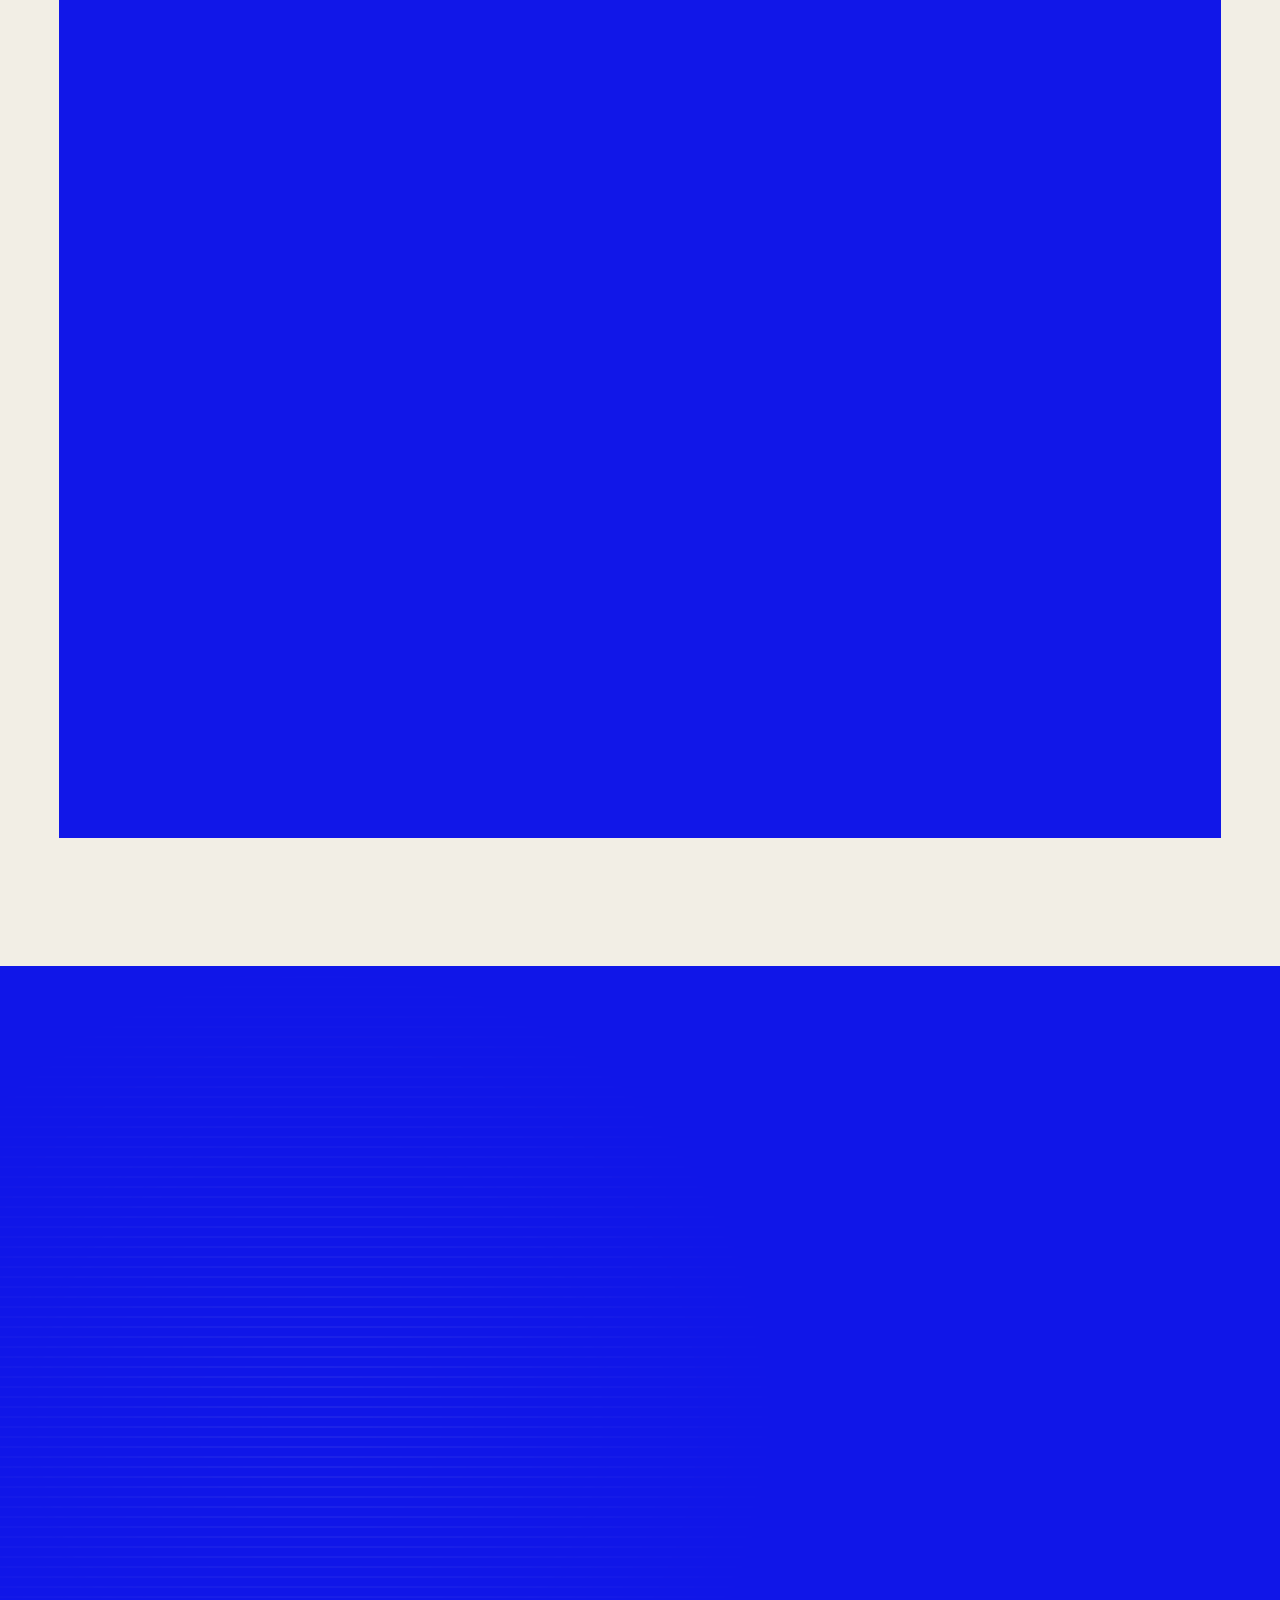
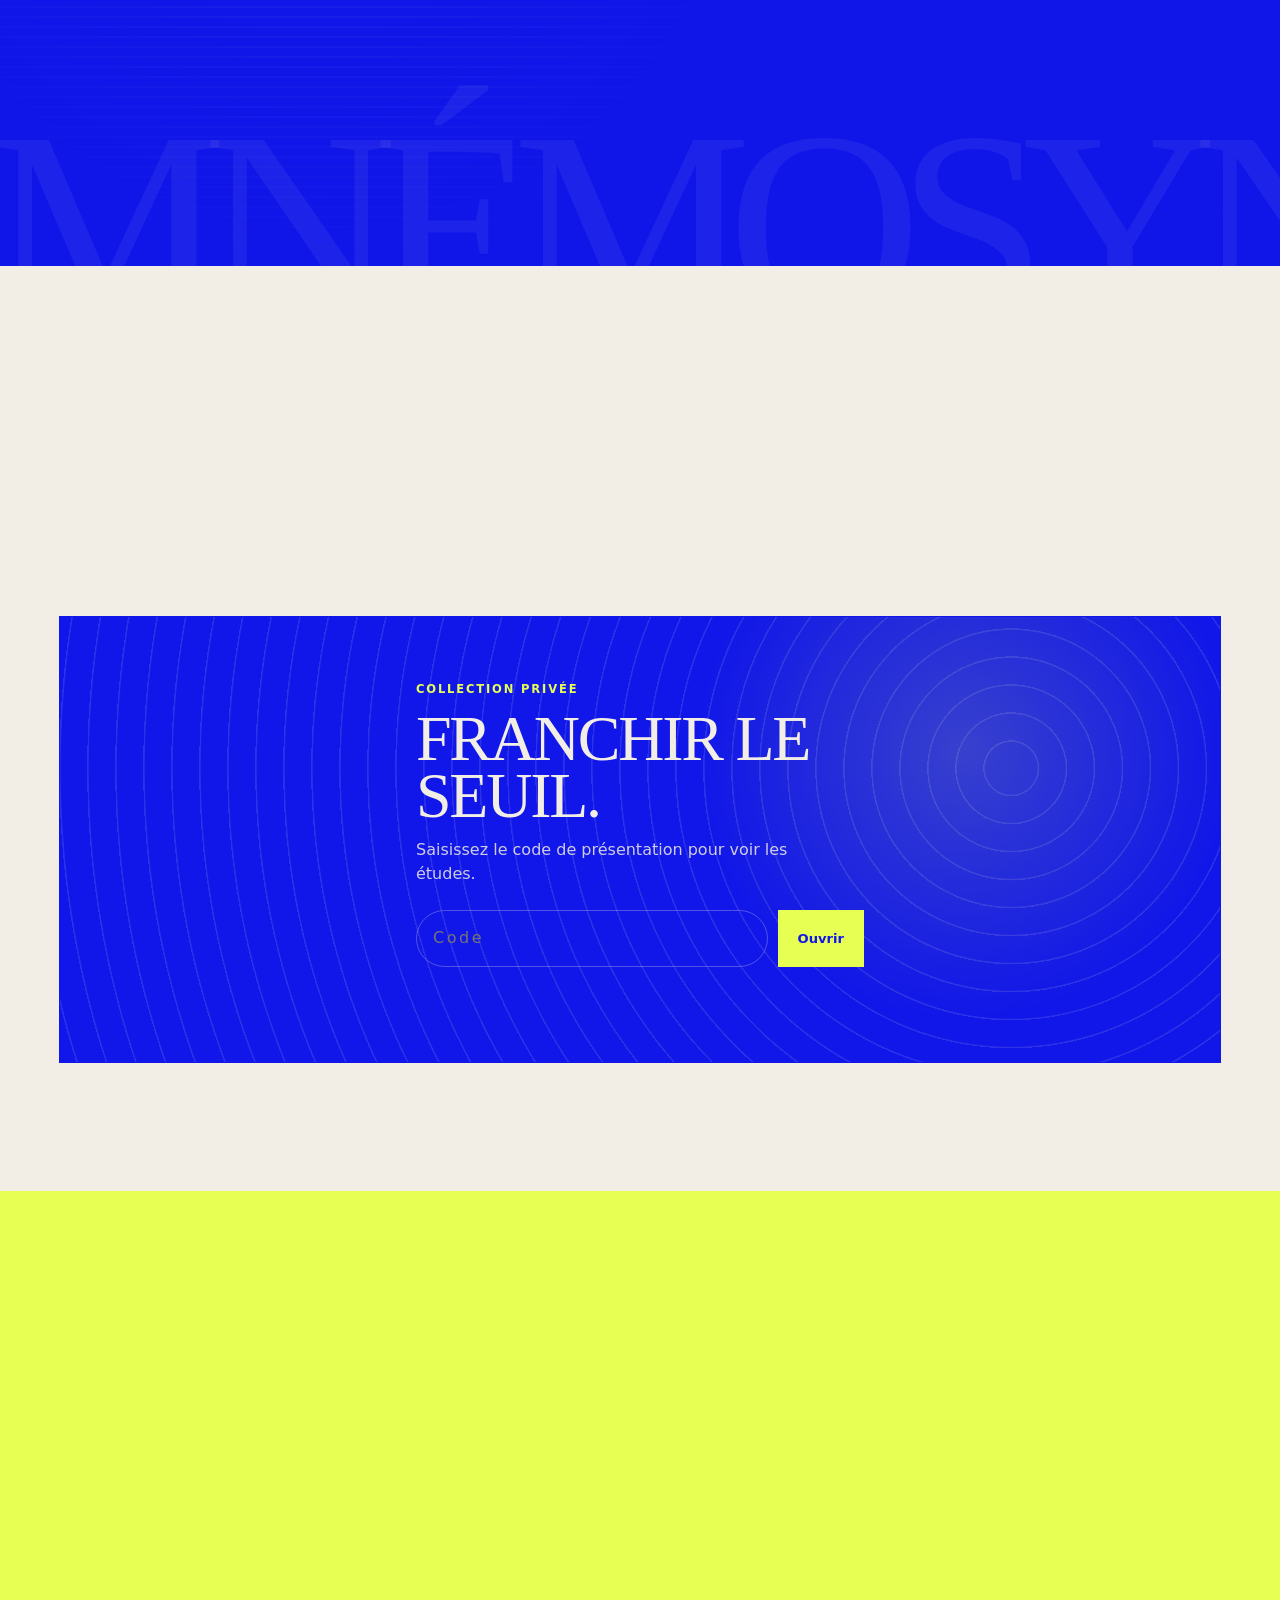
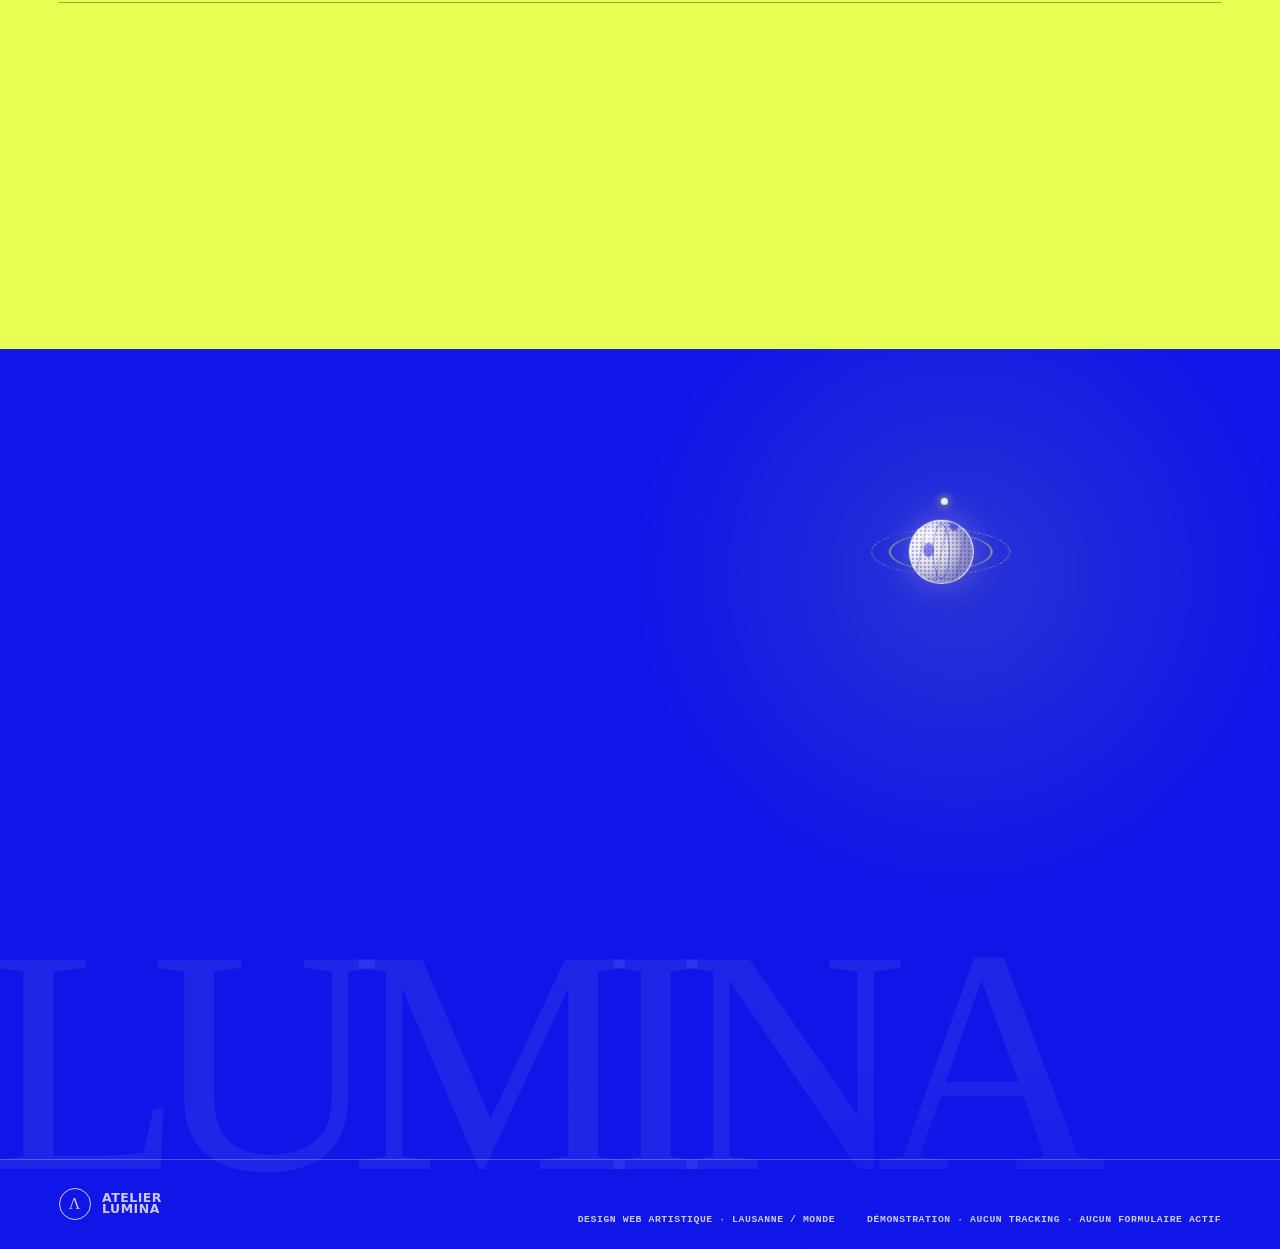
==== commit 77e0ea38: "release: Lumina agency-svet-fit-integration-corrective-20260719-132353 9ff2d3d51b23" ====
--- a/agency-site/index.html
+++ b/agency-site/index.html
@@ -26,7 +26,7 @@
   <script src="../shared/gate.js" defer></script>
   <script src="../shared/motion.js" defer></script>
   <script src="app.js?v=source-first-20260717" defer></script>
-  <script src="variants.js?v=three-versions-20260717" defer></script>
+  <script src="variants.js?v=archive-selector-20260719" defer></script>
   <script src="psyche.js?v=restored-20260717" defer></script>
 </head>
 <body>
@@ -42,7 +42,6 @@
     </a>
     <nav aria-label="Navigation principale">
       <a href="#rituel">Méthode</a>
-      <a href="#premieres">Premières</a>
       <a href="#pantheon">Panthéon</a>
       <a href="#machine">Machine</a>
       <a href="#projets">Projets</a>
@@ -84,43 +83,18 @@
       </ol>
     </section>
 
-    <section class="originals" id="premieres">
-      <header class="originals-head" data-reveal>
-        <div><p class="section-tag">Archive 00 — Les premières</p><p class="counter">04 figures / 05 images originelles</p></div>
-        <h2>Les images d’avant.<br><i>Remises en lumière.</i></h2>
-        <p>Voici les images du panthéon présentes dans la toute première publication. Elles reviennent intactes, avec leur provenance, pour que vous puissiez les juger avant toute sélection.</p>
-      </header>
-      <div class="originals-grid">
-        <article class="original-card" data-reveal>
-          <figure><img src="assets/v1/aegean-oracle.webp" width="1254" height="1254" loading="lazy" alt="Oracle de marbre en profil, entourée d’un labyrinthe et de constellations"></figure>
-          <div><span>01 · Athéna</span><h3>Oracle originel.</h3><a href="assets/v1/SOURCES.json">Provenance de la première publication ↗</a></div>
-        </article>
-        <article class="original-card" data-reveal>
-          <figure><img src="assets/v1/met-youth-252350.jpg" width="444" height="625" loading="lazy" alt="Statue en marbre d’un jeune homme adulte, vue en pied, Metropolitan Museum of Art"></figure>
-          <div><span>02 · Apollon</span><h3>Marbre originel.</h3><a href="https://www.metmuseum.org/art/collection/search/252350" rel="noopener noreferrer">Met Open Access · CC0 ↗</a></div>
-        </article>
-        <article class="original-card original-card-dark" data-reveal>
-          <figure><img src="assets/v1/met-aphrodite-254697.jpg" width="468" height="624" loading="lazy" alt="Statue adulte en marbre d’Aphrodite, Metropolitan Museum of Art"></figure>
-          <div><span>03 · Aphrodite</span><h3>Présence originelle.</h3><a href="https://www.metmuseum.org/art/collection/search/254697" rel="noopener noreferrer">Met Open Access · CC0 ↗</a></div>
-        </article>
-        <article class="original-card original-card-wide" data-reveal>
-          <figure class="original-duo"><img src="assets/v1/met-zeus-252511.jpg" width="468" height="624" loading="lazy" alt="Tête en marbre d’un dieu probablement Zeus, Metropolitan Museum of Art"><img src="assets/v1/met-aphrodite-crouching-248138.jpg" width="399" height="625" loading="lazy" alt="Statue adulte en marbre d’Aphrodite accroupie, Metropolitan Museum of Art"></figure>
-          <div><span>04 · Zeus et le contrepoint</span><h3>Diptyque originel.</h3><a href="assets/v1/SOURCES.json">Deux œuvres Met Open Access · CC0 ↗</a></div>
-        </article>
-      </div>
-    </section>
-
     <section class="pantheon" id="pantheon">
       <header class="section-head" data-reveal>
-        <div><p class="section-tag">Protocole 02 — Le panthéon</p><p class="counter">04 figures / 12 études</p></div>
+        <div><p class="section-tag">Protocole 02 — Le panthéon</p><p class="counter">04 figures / 17 choix</p></div>
         <h2>Le mythe devient<br><i>une capacité.</i></h2>
-        <p>Après l’archive originelle ci-dessus, comparez la série Aegean et les deux nouvelles directions. Une seule version s’affiche ici à la fois, sans rien supprimer.</p>
+        <p>Comparez directement les cinq images de la première publication, la série Aegean et les deux nouvelles directions. Une seule version s’affiche à la fois, sans rien supprimer.</p>
       </header>
 
       <div class="myth-grid">
         <article class="myth-card myth-card-wide" data-reveal data-parallax>
           <div class="myth-image myth-switcher" data-version-switcher data-god="Athéna">
             <div class="version-controls" role="group" aria-label="Choisir une version d’Athéna">
+              <button class="version-button" type="button" aria-pressed="false" aria-controls="athena-stage" data-version-button data-src="assets/v1/aegean-oracle.webp" data-width="1254" data-height="1254" data-label="Origine · Oracle première publication" data-alt="Oracle de marbre en profil, entourée d’un labyrinthe et de constellations">Origine</button>
               <button class="version-button" type="button" aria-pressed="true" aria-controls="athena-stage" data-version-button data-src="assets/v2/aegean-oracle.webp" data-width="1254" data-height="1254" data-label="Aegean · Oracle cartographique" data-alt="Athéna de profil dans un collage cobalt de cartes, constellations, montagnes et lignes géométriques">Aegean</button>
               <button class="version-button" type="button" aria-pressed="false" aria-controls="athena-stage" data-version-button data-src="assets/v3/hyperpsyche-athena-a.webp" data-width="1080" data-height="1080" data-label="Nouvelle A · Pluie matricielle" data-alt="Deux profils d’Athéna traversés par une cascade verticale de glyphes et de chiffres colorés">Nouvelle A</button>
               <button class="version-button" type="button" aria-pressed="false" aria-controls="athena-stage" data-version-button data-src="assets/v3/hyperpsyche-athena-b.webp" data-width="1080" data-height="1080" data-label="Nouvelle B · Oracle chiffré" data-alt="Athéna monumentale enchâssée dans une architecture de signes, nombres et draperies électriques">Nouvelle B</button>
@@ -130,14 +104,15 @@
               <span class="myth-variant-label" data-version-label>Aegean · Oracle cartographique</span>
             </a>
             <p class="version-status visually-hidden" role="status" aria-live="polite" data-version-status></p>
-            <noscript><p class="version-fallback">Voir séparément : <a href="assets/v2/aegean-oracle.webp">Aegean</a> · <a href="assets/v3/hyperpsyche-athena-a.webp">nouvelle A</a> · <a href="assets/v3/hyperpsyche-athena-b.webp">nouvelle B</a>.</p></noscript>
-          </div>
-          <div class="myth-copy"><span>01 · Athéna</span><h3>Discerner.</h3><p>La stratégie transforme le bruit en décision créative.</p><div class="source-links"><a href="assets/v2/SOURCES.json">Aegean · provenance ↗</a><a href="assets/v3/SOURCES.json">Nouvelles · provenance ↗</a></div></div>
+            <noscript><p class="version-fallback">Voir séparément : <a href="assets/v1/aegean-oracle.webp">origine</a> · <a href="assets/v2/aegean-oracle.webp">Aegean</a> · <a href="assets/v3/hyperpsyche-athena-a.webp">nouvelle A</a> · <a href="assets/v3/hyperpsyche-athena-b.webp">nouvelle B</a>.</p></noscript>
+          </div>
+          <div class="myth-copy"><span>01 · Athéna</span><h3>Discerner.</h3><p>La stratégie transforme le bruit en décision créative.</p><div class="source-links"><a href="assets/v1/SOURCES.json">Origines · provenance ↗</a><a href="assets/v2/SOURCES.json">Aegean · provenance ↗</a><a href="assets/v3/SOURCES.json">Nouvelles · provenance ↗</a></div></div>
         </article>
 
         <article class="myth-card myth-card-wide" data-reveal data-parallax>
           <div class="myth-image myth-switcher" data-version-switcher data-god="Apollon">
             <div class="version-controls" role="group" aria-label="Choisir une version d’Apollon">
+              <button class="version-button" type="button" aria-pressed="false" aria-controls="apollo-stage" data-version-button data-src="assets/v1/met-youth-252350.jpg" data-width="444" data-height="625" data-treatment="met-blue" data-fit="print" data-label="Origine · Marbre Met en bleu" data-alt="Statue en marbre d’un jeune homme adulte, vue en pied, Metropolitan Museum of Art">Origine</button>
               <button class="version-button" type="button" aria-pressed="true" aria-controls="apollo-stage" data-version-button data-src="assets/v2/aegean-apollo.webp" data-width="1254" data-height="1254" data-label="Aegean · Soleil fracturé" data-alt="Apollon drapé traverse un paysage marin fragmenté sous un disque solaire découpé en bandes">Aegean</button>
               <button class="version-button" type="button" aria-pressed="false" aria-controls="apollo-stage" data-version-button data-src="assets/v3/hyperpsyche-apollo-a.webp" data-width="1080" data-height="1080" data-label="Nouvelle A · Procession temporelle" data-alt="Plusieurs silhouettes d’Apollon avancent dans des lames temporelles aux expositions chromatiques désynchronisées">Nouvelle A</button>
               <button class="version-button" type="button" aria-pressed="false" aria-controls="apollo-stage" data-version-button data-src="assets/v3/hyperpsyche-apollo-b.webp" data-width="1080" data-height="1080" data-label="Nouvelle B · Tranches solaires" data-alt="Apollon et sa lyre sont découpés en tranches solaires diagonales magenta, bleues et acides">Nouvelle B</button>
@@ -147,14 +122,16 @@
               <span class="myth-variant-label" data-version-label>Aegean · Soleil fracturé</span>
             </a>
             <p class="version-status visually-hidden" role="status" aria-live="polite" data-version-status></p>
-            <noscript><p class="version-fallback">Voir séparément : <a href="assets/v2/aegean-apollo.webp">Aegean</a> · <a href="assets/v3/hyperpsyche-apollo-a.webp">nouvelle A</a> · <a href="assets/v3/hyperpsyche-apollo-b.webp">nouvelle B</a>.</p></noscript>
-          </div>
-          <div class="myth-copy"><span>02 · Apollon</span><h3>Clarifier.</h3><p>Hiérarchie, lumière et rythme rendent l’essentiel évident.</p><div class="source-links"><a href="assets/v2/SOURCES.json">Aegean · provenance ↗</a><a href="assets/v3/SOURCES.json">Nouvelles · provenance ↗</a></div></div>
+            <noscript><p class="version-fallback">Voir séparément : <a href="assets/v1/met-youth-252350.jpg">origine</a> · <a href="assets/v2/aegean-apollo.webp">Aegean</a> · <a href="assets/v3/hyperpsyche-apollo-a.webp">nouvelle A</a> · <a href="assets/v3/hyperpsyche-apollo-b.webp">nouvelle B</a>.</p></noscript>
+          </div>
+          <div class="myth-copy"><span>02 · Apollon</span><h3>Clarifier.</h3><p>Hiérarchie, lumière et rythme rendent l’essentiel évident.</p><div class="source-links"><a href="assets/v1/SOURCES.json">Origines · provenance ↗</a><a href="assets/v2/SOURCES.json">Aegean · provenance ↗</a><a href="assets/v3/SOURCES.json">Nouvelles · provenance ↗</a></div></div>
         </article>
 
         <article class="myth-card myth-card-wide myth-card-dark" data-reveal data-parallax>
           <div class="myth-image myth-switcher" data-version-switcher data-god="Aphrodite">
             <div class="version-controls" role="group" aria-label="Choisir une version d’Aphrodite">
+              <button class="version-button" type="button" aria-pressed="false" aria-controls="aphrodite-stage" data-version-button data-src="assets/v1/met-aphrodite-254697.jpg" data-width="468" data-height="624" data-treatment="met-blue" data-fit="print" data-label="Origine I · Aphrodite Met en bleu" data-alt="Statue adulte en marbre d’Aphrodite, Metropolitan Museum of Art">Origine I</button>
+              <button class="version-button" type="button" aria-pressed="false" aria-controls="aphrodite-stage" data-version-button data-src="assets/v1/met-aphrodite-crouching-248138.jpg" data-width="399" data-height="625" data-treatment="met-blue" data-fit="print" data-label="Origine II · Aphrodite accroupie Met en bleu" data-alt="Statue adulte en marbre d’Aphrodite accroupie, Metropolitan Museum of Art">Origine II</button>
               <button class="version-button" type="button" aria-pressed="true" aria-controls="aphrodite-stage" data-version-button data-src="assets/v2/aegean-aphrodite.webp" data-width="1254" data-height="1254" data-label="Aegean · Archipel magnétique" data-alt="Aphrodite drapée flotte entre archipels, vagues, constellations et coulées magenta traversées de sceaux jaunes">Aegean</button>
               <button class="version-button" type="button" aria-pressed="false" aria-controls="aphrodite-stage" data-version-button data-src="assets/v3/hyperpsyche-aphrodite-a.webp" data-width="1080" data-height="1080" data-label="Nouvelle A · Cartographie cousue" data-alt="Aphrodite se fond dans une cartographie textile cousue, entre rivage, constellation et matière minérale">Nouvelle A</button>
               <button class="version-button" type="button" aria-pressed="false" aria-controls="aphrodite-stage" data-version-button data-src="assets/v3/hyperpsyche-aphrodite-b.webp" data-width="1080" data-height="1080" data-label="Nouvelle B · Draperie-paysage" data-alt="La draperie d’Aphrodite devient un paysage impossible en torsion, traversé de cartes et de constellations">Nouvelle B</button>
@@ -164,14 +141,15 @@
               <span class="myth-variant-label" data-version-label>Aegean · Archipel magnétique</span>
             </a>
             <p class="version-status visually-hidden" role="status" aria-live="polite" data-version-status></p>
-            <noscript><p class="version-fallback">Voir séparément : <a href="assets/v2/aegean-aphrodite.webp">Aegean</a> · <a href="assets/v3/hyperpsyche-aphrodite-a.webp">nouvelle A</a> · <a href="assets/v3/hyperpsyche-aphrodite-b.webp">nouvelle B</a>.</p></noscript>
-          </div>
-          <div class="myth-copy"><span>03 · Aphrodite</span><h3>Attirer.</h3><p>Le désir visuel devient confiance, jamais manipulation.</p><div class="source-links"><a href="assets/v2/SOURCES.json">Aegean · provenance ↗</a><a href="assets/v3/SOURCES.json">Nouvelles · provenance ↗</a></div></div>
+            <noscript><p class="version-fallback">Voir séparément : <a href="assets/v1/met-aphrodite-254697.jpg">origine I</a> · <a href="assets/v1/met-aphrodite-crouching-248138.jpg">origine II</a> · <a href="assets/v2/aegean-aphrodite.webp">Aegean</a> · <a href="assets/v3/hyperpsyche-aphrodite-a.webp">nouvelle A</a> · <a href="assets/v3/hyperpsyche-aphrodite-b.webp">nouvelle B</a>.</p></noscript>
+          </div>
+          <div class="myth-copy"><span>03 · Aphrodite</span><h3>Attirer.</h3><p>Le désir visuel devient confiance, jamais manipulation.</p><div class="source-links"><a href="assets/v1/SOURCES.json">Origines · provenance ↗</a><a href="assets/v2/SOURCES.json">Aegean · provenance ↗</a><a href="assets/v3/SOURCES.json">Nouvelles · provenance ↗</a></div></div>
         </article>
 
         <article class="myth-card myth-card-wide myth-card-last" data-reveal data-parallax>
           <div class="myth-image myth-switcher" data-version-switcher data-god="Zeus">
             <div class="version-controls" role="group" aria-label="Choisir une version de Zeus">
+              <button class="version-button" type="button" aria-pressed="false" aria-controls="zeus-stage" data-version-button data-src="assets/v1/met-zeus-252511.jpg" data-width="468" data-height="624" data-treatment="met-blue" data-fit="crop" data-label="Origine · Zeus Met en bleu" data-alt="Tête en marbre d’un dieu probablement Zeus, Metropolitan Museum of Art">Origine</button>
               <button class="version-button" type="button" aria-pressed="true" aria-controls="zeus-stage" data-version-button data-src="assets/v2/aegean-zeus.webp" data-width="1254" data-height="1254" data-label="Aegean · Architecture renversée" data-alt="Zeus drapé traverse une architecture classique renversée, des escaliers suspendus et une carte de constellations cobalt">Aegean</button>
               <button class="version-button" type="button" aria-pressed="false" aria-controls="zeus-stage" data-version-button data-src="assets/v3/hyperpsyche-zeus-a.webp" data-width="1080" data-height="1080" data-label="Nouvelle A · Citadelle polygravitationnelle" data-alt="Deux figures de Zeus traversent une citadelle disloquée par des éclairs et plusieurs directions de gravité">Nouvelle A</button>
               <button class="version-button" type="button" aria-pressed="false" aria-controls="zeus-stage" data-version-button data-src="assets/v3/hyperpsyche-zeus-b.webp" data-width="1080" data-height="1080" data-label="Nouvelle B · Foudre architecturale" data-alt="Zeus se dédouble dans une explosion de colonnes, de pierres suspendues et de foudre calligraphique">Nouvelle B</button>
@@ -181,9 +159,9 @@
               <span class="myth-variant-label" data-version-label>Aegean · Architecture renversée</span>
             </a>
             <p class="version-status visually-hidden" role="status" aria-live="polite" data-version-status></p>
-            <noscript><p class="version-fallback">Voir séparément : <a href="assets/v2/aegean-zeus.webp">Aegean</a> · <a href="assets/v3/hyperpsyche-zeus-a.webp">nouvelle A</a> · <a href="assets/v3/hyperpsyche-zeus-b.webp">nouvelle B</a>.</p></noscript>
-          </div>
-          <div class="myth-copy"><span>04 · Zeus</span><h3>Tenir.</h3><p>Un système cohérent survit aux modes et aux écrans.</p><div class="source-links"><a href="assets/v2/SOURCES.json">Aegean · provenance ↗</a><a href="assets/v3/SOURCES.json">Nouvelles · provenance ↗</a></div></div>
+            <noscript><p class="version-fallback">Voir séparément : <a href="assets/v1/met-zeus-252511.jpg">origine</a> · <a href="assets/v2/aegean-zeus.webp">Aegean</a> · <a href="assets/v3/hyperpsyche-zeus-a.webp">nouvelle A</a> · <a href="assets/v3/hyperpsyche-zeus-b.webp">nouvelle B</a>.</p></noscript>
+          </div>
+          <div class="myth-copy"><span>04 · Zeus</span><h3>Tenir.</h3><p>Un système cohérent survit aux modes et aux écrans.</p><div class="source-links"><a href="assets/v1/SOURCES.json">Origines · provenance ↗</a><a href="assets/v2/SOURCES.json">Aegean · provenance ↗</a><a href="assets/v3/SOURCES.json">Nouvelles · provenance ↗</a></div></div>
         </article>
       </div>
     </section>
--- a/agency-site/styles.css
+++ b/agency-site/styles.css
@@ -93,3 +93,9 @@
 .motion-master{width:48px;min-width:48px;max-width:48px;padding:0;border-radius:50%;font-size:0}
 .motion-master::after{content:"Ⅱ";font:800 .82rem/1 var(--mono)}
 .motion-paused .motion-master::after{content:"▶"}
+
+/* Sélecteur des cinq images de première publication. */
+.version-controls{grid-template-columns:repeat(auto-fit,minmax(6.25rem,1fr))}
+.myth-version-stage.is-met-blue{background:var(--blue)}
+.myth-version-stage.is-met-blue img{object-fit:contain;padding:8%;filter:grayscale(1) contrast(1.4) invert(1);mix-blend-mode:screen}
+.myth-version-stage.is-met-blue[data-fit="crop"] img{object-fit:cover;padding:3%}
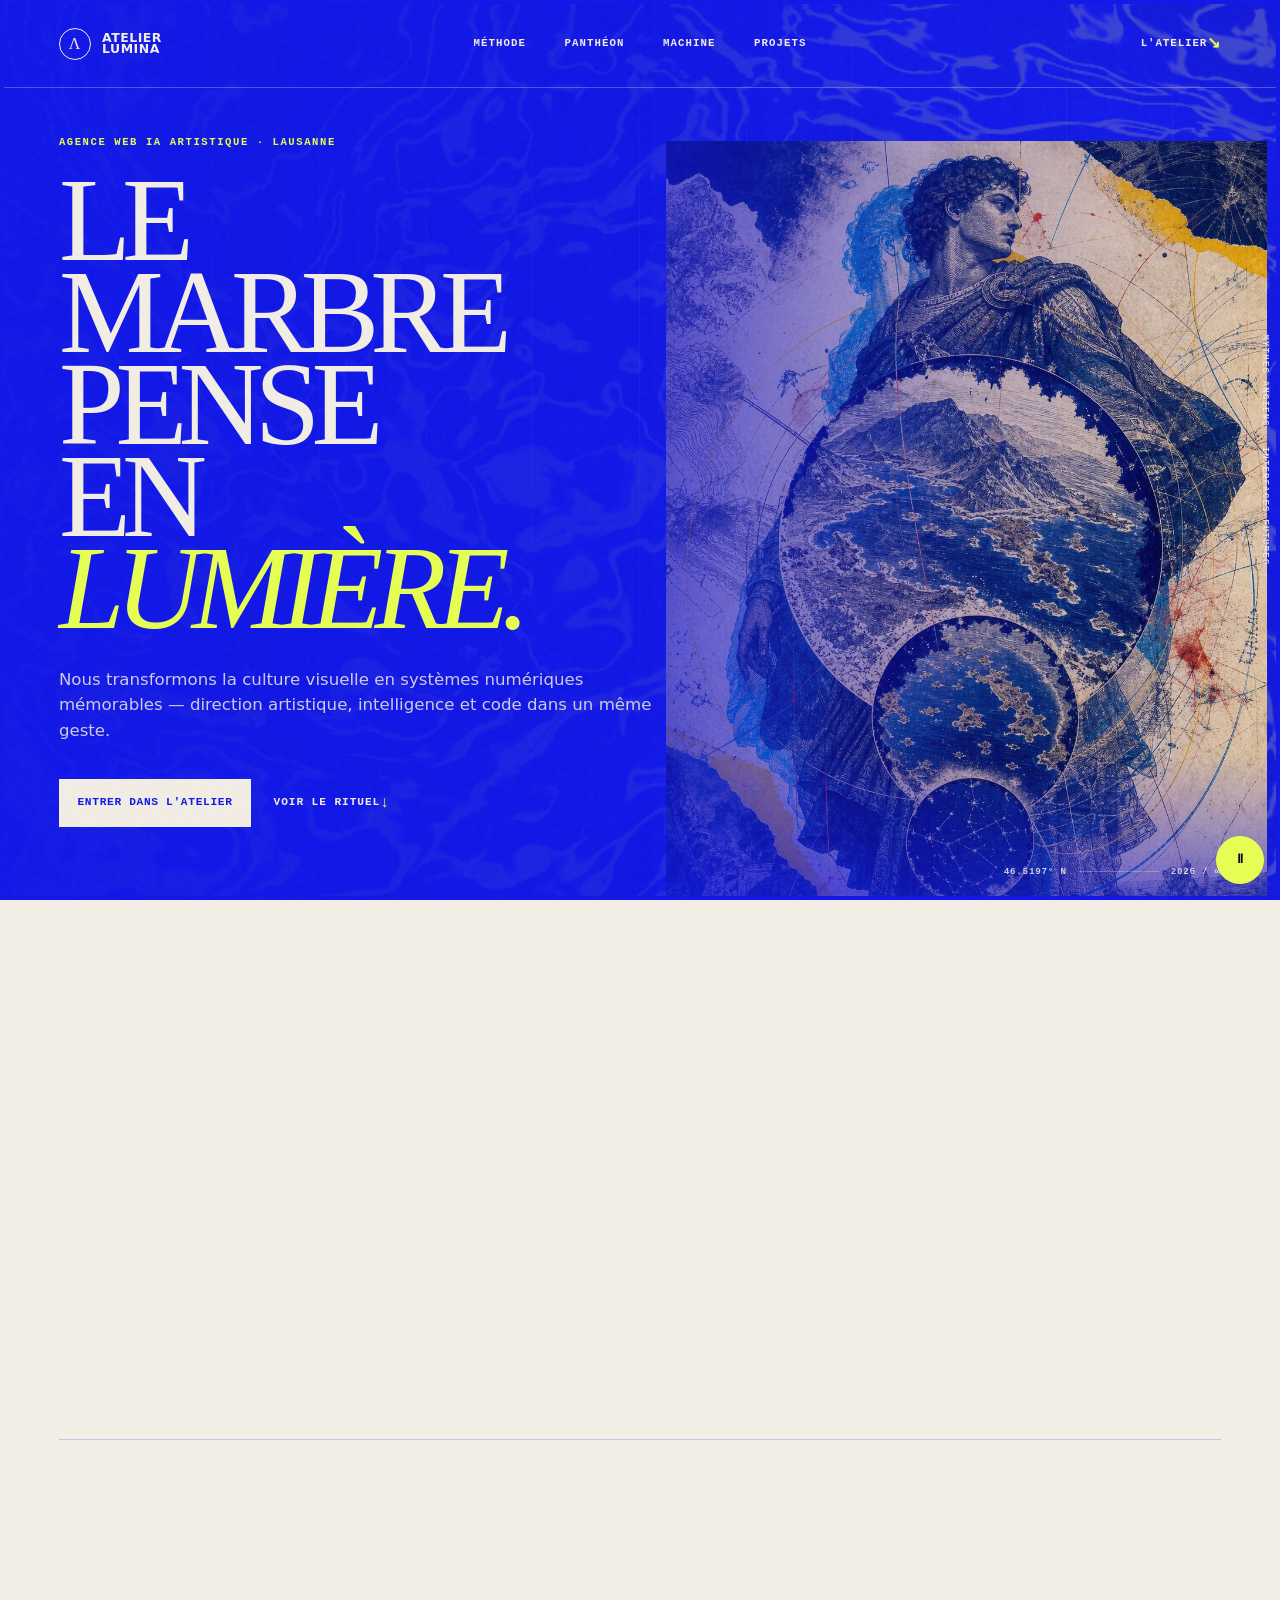
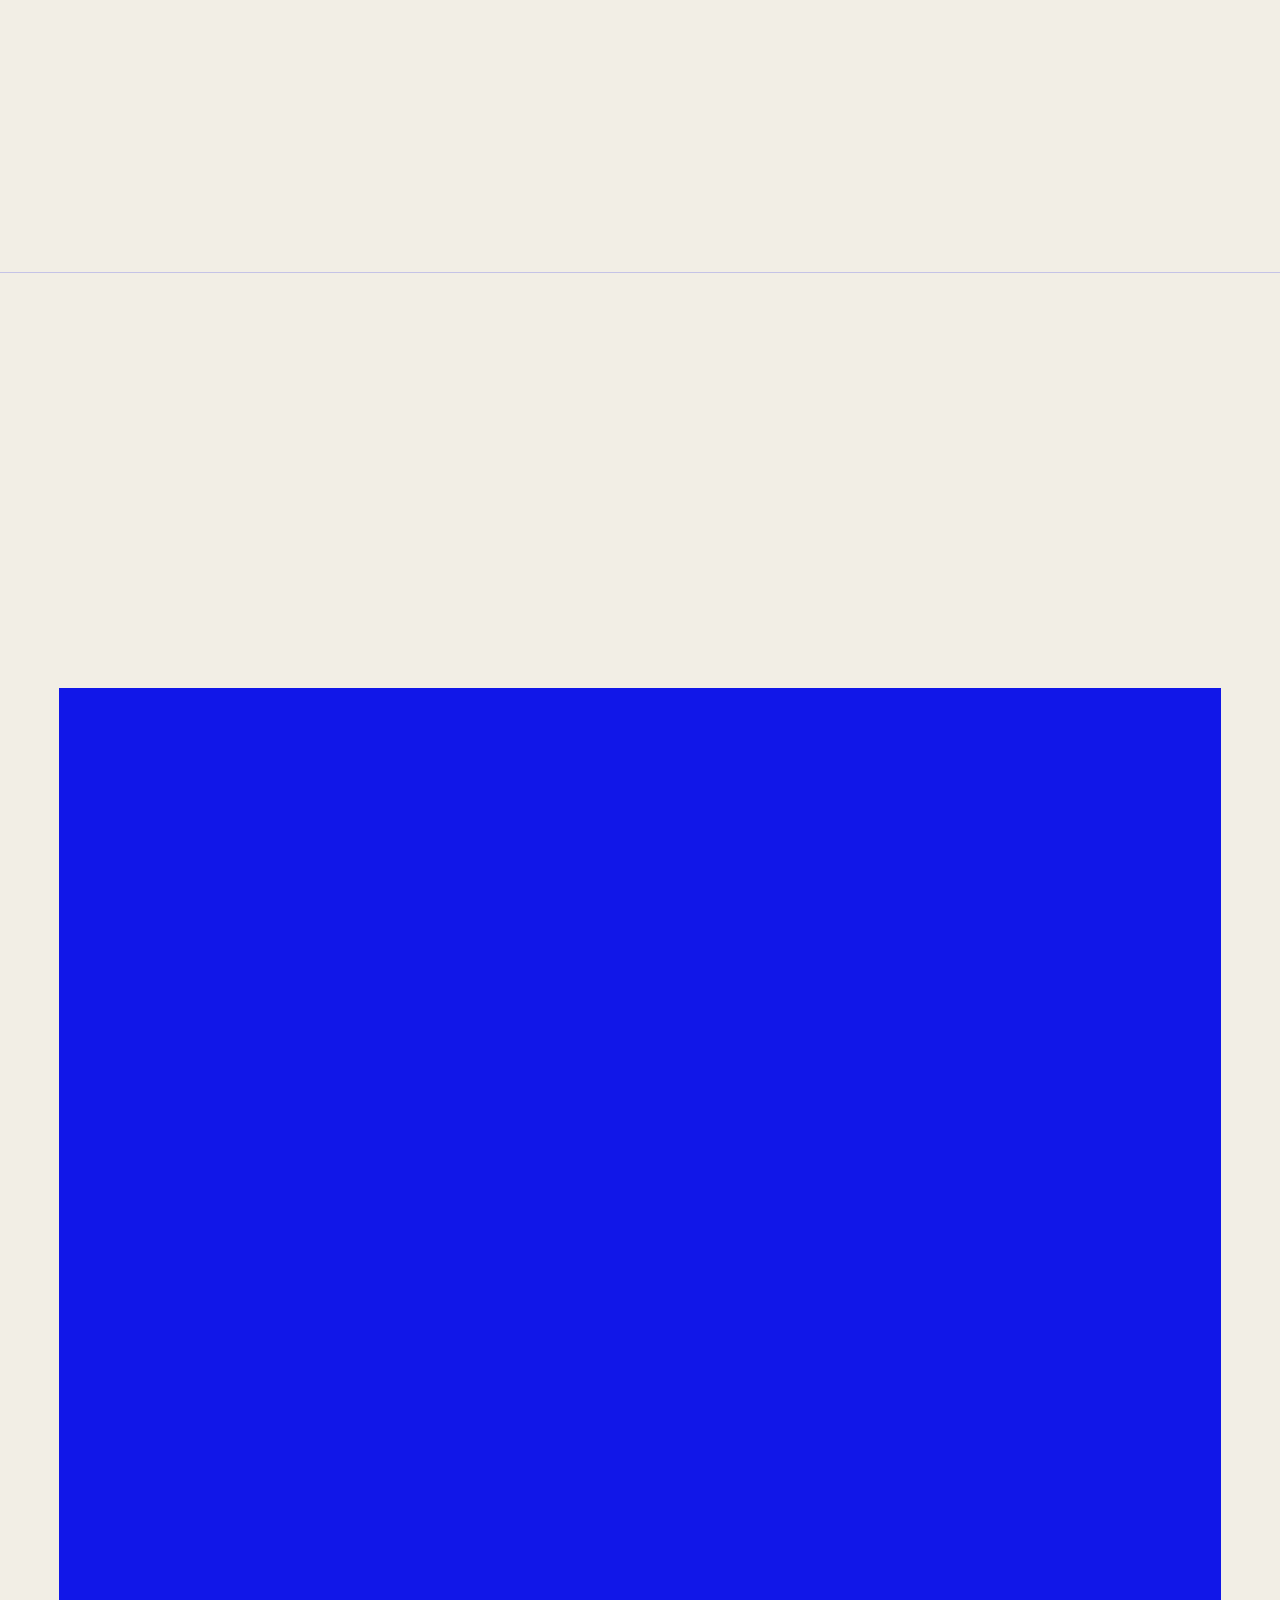
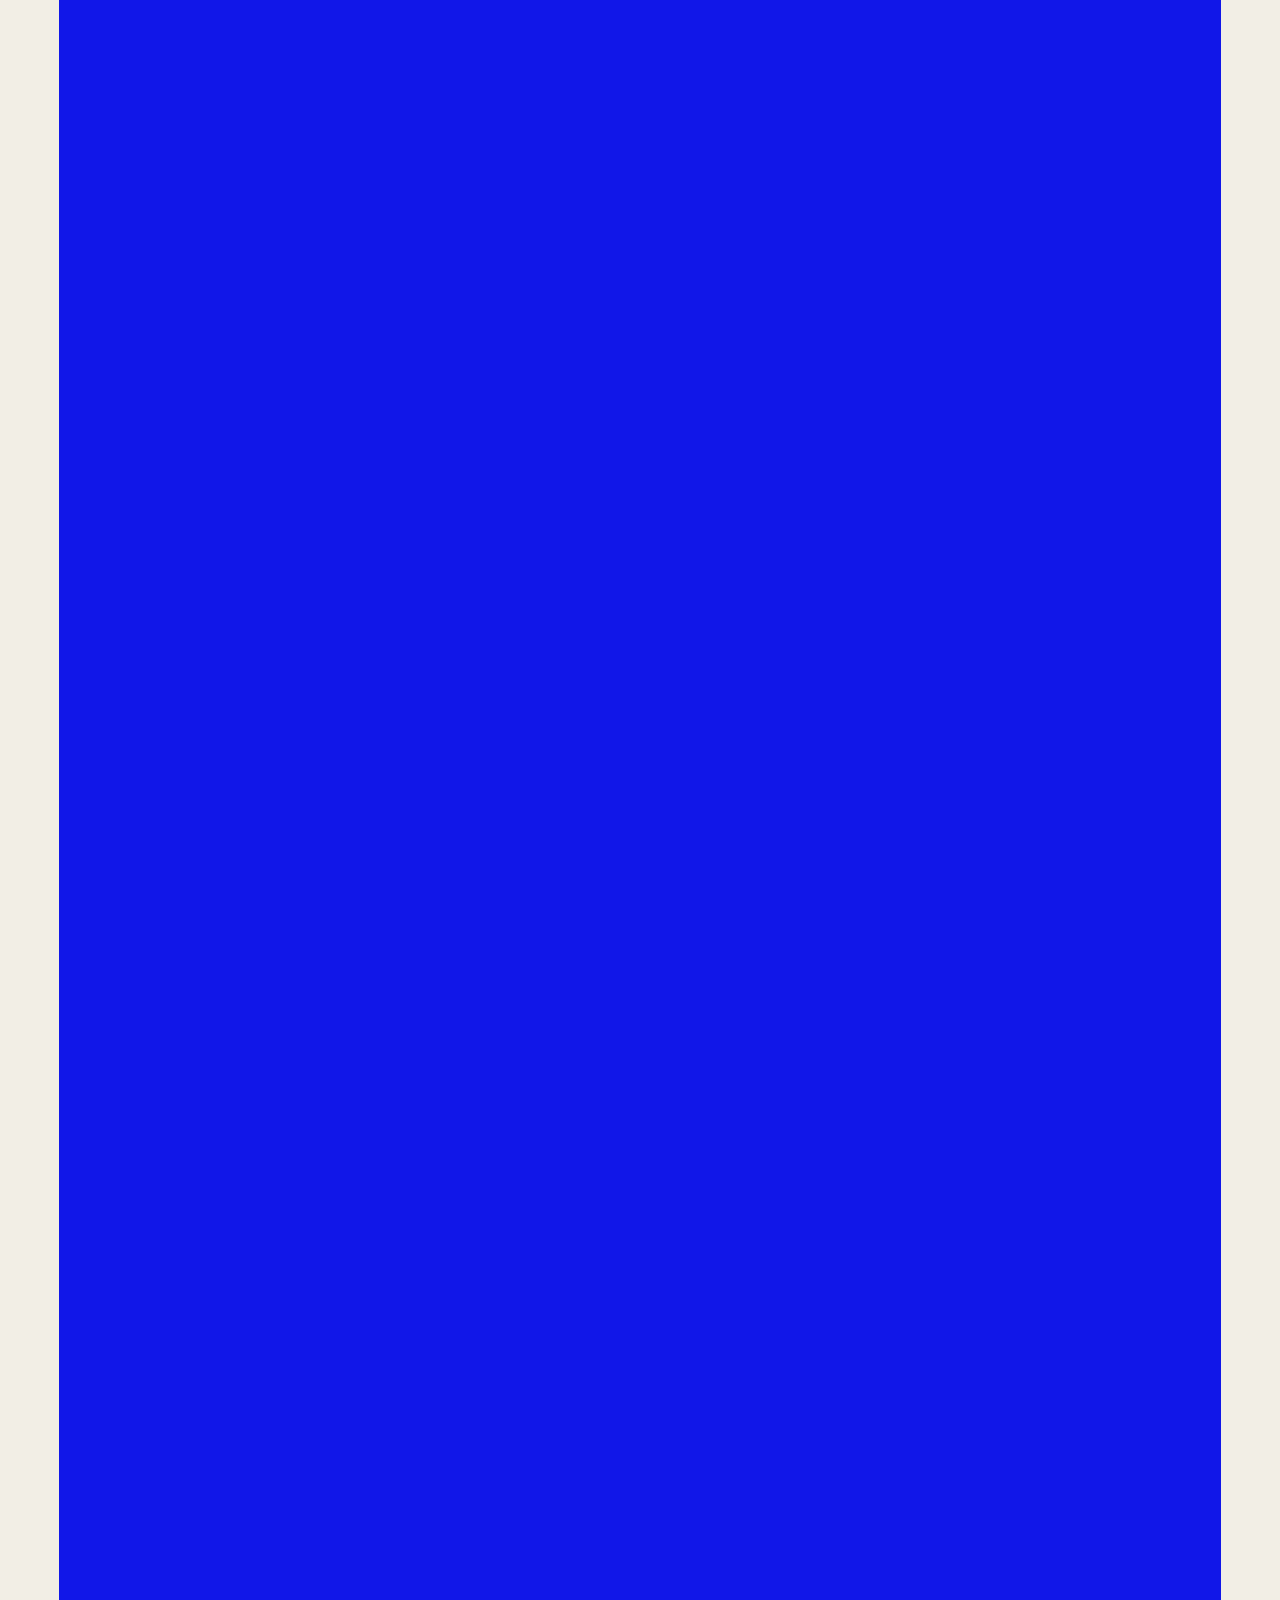
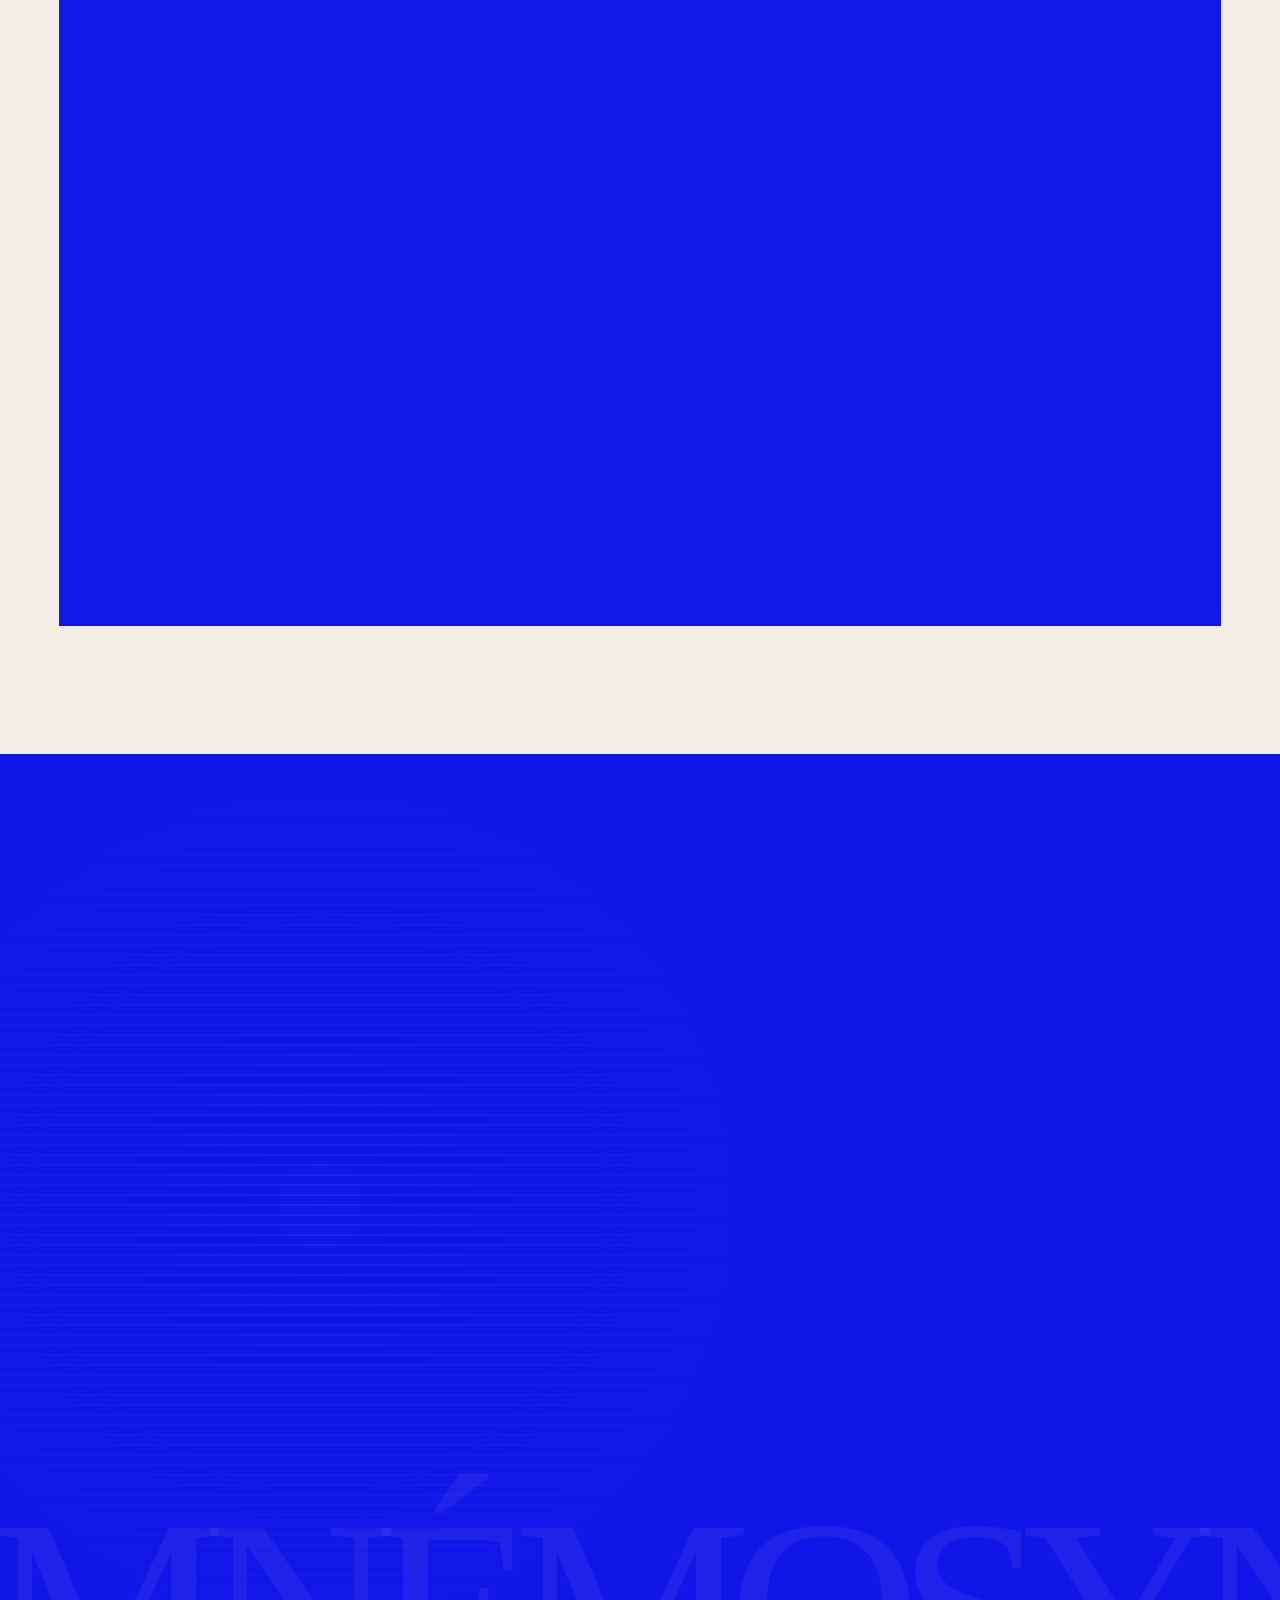
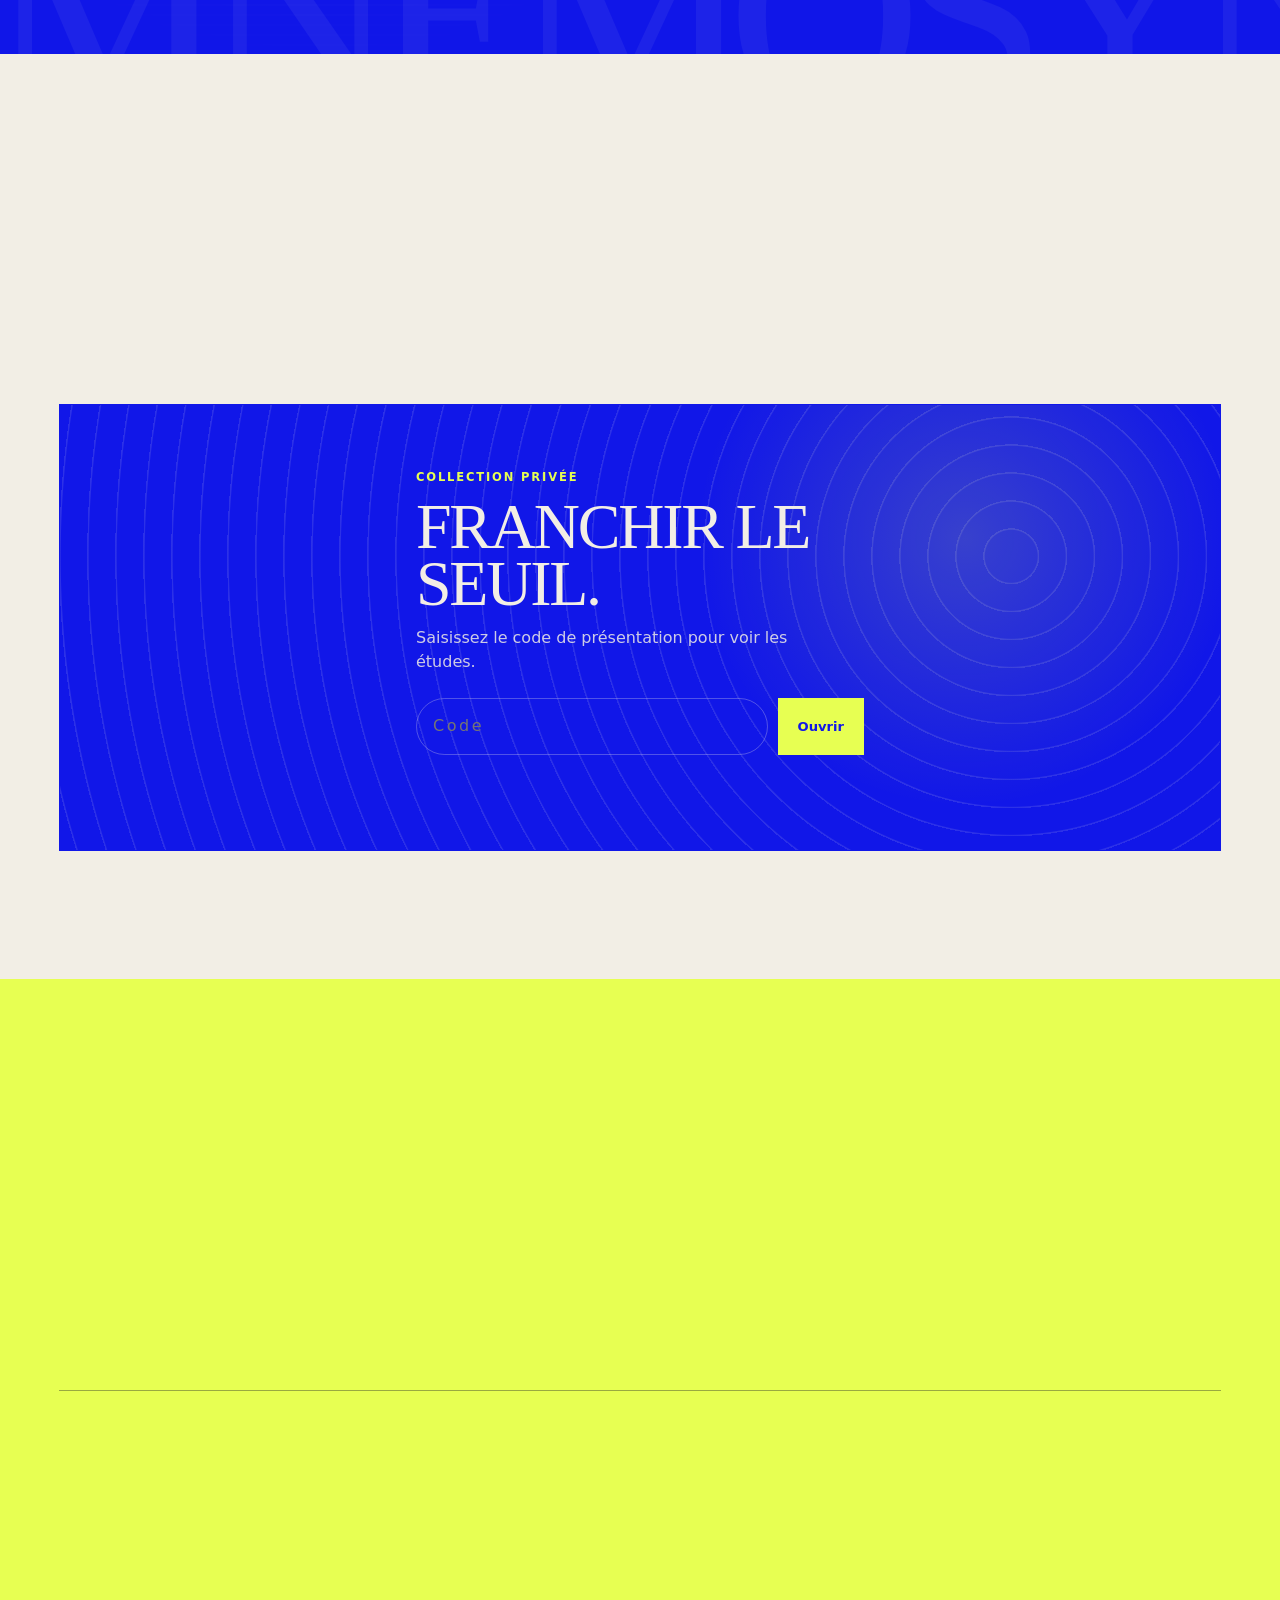
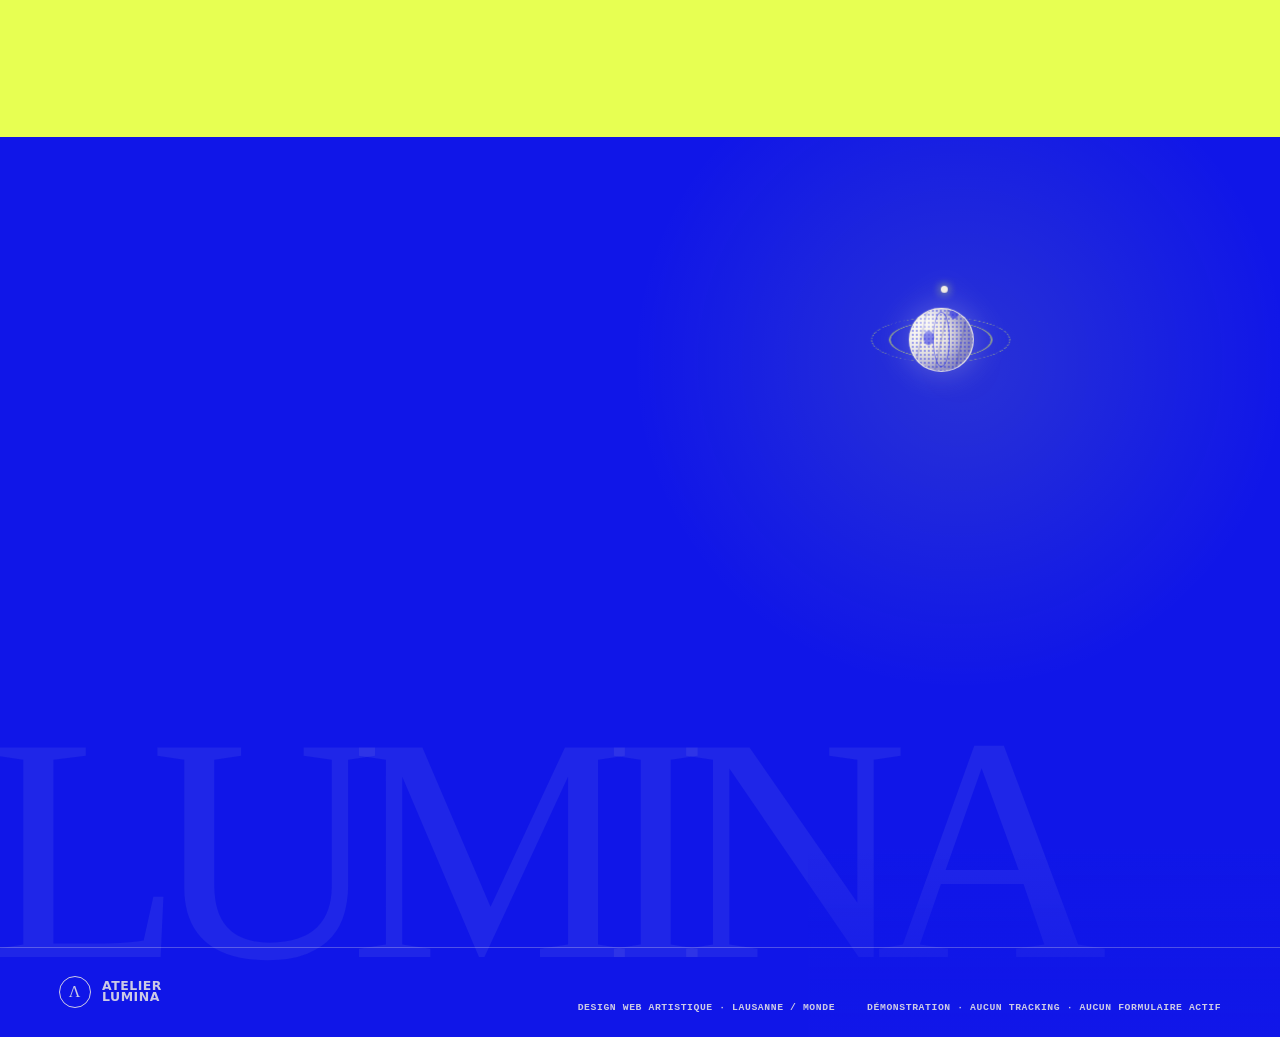
==== commit 2634d61f: "release: Lumina agency-goddess-final-selection-20260719-170003 401edf356a23" ====
--- a/agency-site/index.html
+++ b/agency-site/index.html
@@ -26,7 +26,6 @@
   <script src="../shared/gate.js" defer></script>
   <script src="../shared/motion.js" defer></script>
   <script src="app.js?v=source-first-20260717" defer></script>
-  <script src="variants.js?v=archive-selector-20260719" defer></script>
   <script src="psyche.js?v=restored-20260717" defer></script>
 </head>
 <body>
@@ -85,81 +84,48 @@
 
     <section class="pantheon" id="pantheon">
       <header class="section-head" data-reveal>
-        <div><p class="section-tag">Protocole 02 — Le panthéon</p><p class="counter">04 figures / 17 choix</p></div>
+        <div><p class="section-tag">Protocole 02 — Le panthéon</p><p class="counter">04 figures / 04 choix verrouillés</p></div>
         <h2>Le mythe devient<br><i>une capacité.</i></h2>
-        <p>Comparez directement les cinq images de la première publication, la série Aegean et les deux nouvelles directions. Une seule version s’affiche à la fois, sans rien supprimer.</p>
+        <p>Quatre images retenues composent le panthéon final. Les études non sélectionnées restent sauvegardées dans l’archive de production.</p>
       </header>
 
       <div class="myth-grid">
         <article class="myth-card myth-card-wide" data-reveal data-parallax>
-          <div class="myth-image myth-switcher" data-version-switcher data-god="Athéna">
-            <div class="version-controls" role="group" aria-label="Choisir une version d’Athéna">
-              <button class="version-button" type="button" aria-pressed="false" aria-controls="athena-stage" data-version-button data-src="assets/v1/aegean-oracle.webp" data-width="1254" data-height="1254" data-label="Origine · Oracle première publication" data-alt="Oracle de marbre en profil, entourée d’un labyrinthe et de constellations">Origine</button>
-              <button class="version-button" type="button" aria-pressed="true" aria-controls="athena-stage" data-version-button data-src="assets/v2/aegean-oracle.webp" data-width="1254" data-height="1254" data-label="Aegean · Oracle cartographique" data-alt="Athéna de profil dans un collage cobalt de cartes, constellations, montagnes et lignes géométriques">Aegean</button>
-              <button class="version-button" type="button" aria-pressed="false" aria-controls="athena-stage" data-version-button data-src="assets/v3/hyperpsyche-athena-a.webp" data-width="1080" data-height="1080" data-label="Nouvelle A · Pluie matricielle" data-alt="Deux profils d’Athéna traversés par une cascade verticale de glyphes et de chiffres colorés">Nouvelle A</button>
-              <button class="version-button" type="button" aria-pressed="false" aria-controls="athena-stage" data-version-button data-src="assets/v3/hyperpsyche-athena-b.webp" data-width="1080" data-height="1080" data-label="Nouvelle B · Oracle chiffré" data-alt="Athéna monumentale enchâssée dans une architecture de signes, nombres et draperies électriques">Nouvelle B</button>
-            </div>
-            <a class="myth-version-stage" id="athena-stage" data-version-stage href="assets/v2/aegean-oracle.webp" aria-label="Ouvrir en grand Athéna, version Aegean">
-              <img data-version-image src="assets/v2/aegean-oracle.webp" width="1254" height="1254" loading="lazy" alt="Athéna de profil dans un collage cobalt de cartes, constellations, montagnes et lignes géométriques">
-              <span class="myth-variant-label" data-version-label>Aegean · Oracle cartographique</span>
-            </a>
-            <p class="version-status visually-hidden" role="status" aria-live="polite" data-version-status></p>
-            <noscript><p class="version-fallback">Voir séparément : <a href="assets/v1/aegean-oracle.webp">origine</a> · <a href="assets/v2/aegean-oracle.webp">Aegean</a> · <a href="assets/v3/hyperpsyche-athena-a.webp">nouvelle A</a> · <a href="assets/v3/hyperpsyche-athena-b.webp">nouvelle B</a>.</p></noscript>
+          <div class="myth-image myth-switcher">
+            <a class="myth-version-stage is-met-blue" id="athena-stage" href="assets/v2/aegean-oracle.webp" aria-label="Ouvrir en grand Athéna, Aegean · Oracle cartographique">
+              <img src="assets/v2/aegean-oracle.webp" width="1254" height="1254" loading="lazy" alt="Athéna de profil dans un collage cobalt de cartes, constellations, montagnes et lignes géométriques">
+              <span class="myth-variant-label">Aegean · Oracle cartographique</span>
+            </a>
           </div>
           <div class="myth-copy"><span>01 · Athéna</span><h3>Discerner.</h3><p>La stratégie transforme le bruit en décision créative.</p><div class="source-links"><a href="assets/v1/SOURCES.json">Origines · provenance ↗</a><a href="assets/v2/SOURCES.json">Aegean · provenance ↗</a><a href="assets/v3/SOURCES.json">Nouvelles · provenance ↗</a></div></div>
         </article>
 
         <article class="myth-card myth-card-wide" data-reveal data-parallax>
-          <div class="myth-image myth-switcher" data-version-switcher data-god="Apollon">
-            <div class="version-controls" role="group" aria-label="Choisir une version d’Apollon">
-              <button class="version-button" type="button" aria-pressed="false" aria-controls="apollo-stage" data-version-button data-src="assets/v1/met-youth-252350.jpg" data-width="444" data-height="625" data-treatment="met-blue" data-fit="print" data-label="Origine · Marbre Met en bleu" data-alt="Statue en marbre d’un jeune homme adulte, vue en pied, Metropolitan Museum of Art">Origine</button>
-              <button class="version-button" type="button" aria-pressed="true" aria-controls="apollo-stage" data-version-button data-src="assets/v2/aegean-apollo.webp" data-width="1254" data-height="1254" data-label="Aegean · Soleil fracturé" data-alt="Apollon drapé traverse un paysage marin fragmenté sous un disque solaire découpé en bandes">Aegean</button>
-              <button class="version-button" type="button" aria-pressed="false" aria-controls="apollo-stage" data-version-button data-src="assets/v3/hyperpsyche-apollo-a.webp" data-width="1080" data-height="1080" data-label="Nouvelle A · Procession temporelle" data-alt="Plusieurs silhouettes d’Apollon avancent dans des lames temporelles aux expositions chromatiques désynchronisées">Nouvelle A</button>
-              <button class="version-button" type="button" aria-pressed="false" aria-controls="apollo-stage" data-version-button data-src="assets/v3/hyperpsyche-apollo-b.webp" data-width="1080" data-height="1080" data-label="Nouvelle B · Tranches solaires" data-alt="Apollon et sa lyre sont découpés en tranches solaires diagonales magenta, bleues et acides">Nouvelle B</button>
-            </div>
-            <a class="myth-version-stage" id="apollo-stage" data-version-stage href="assets/v2/aegean-apollo.webp" aria-label="Ouvrir en grand Apollon, version Aegean">
-              <img data-version-image src="assets/v2/aegean-apollo.webp" width="1254" height="1254" loading="lazy" alt="Apollon drapé traverse un paysage marin fragmenté sous un disque solaire découpé en bandes">
-              <span class="myth-variant-label" data-version-label>Aegean · Soleil fracturé</span>
-            </a>
-            <p class="version-status visually-hidden" role="status" aria-live="polite" data-version-status></p>
-            <noscript><p class="version-fallback">Voir séparément : <a href="assets/v1/met-youth-252350.jpg">origine</a> · <a href="assets/v2/aegean-apollo.webp">Aegean</a> · <a href="assets/v3/hyperpsyche-apollo-a.webp">nouvelle A</a> · <a href="assets/v3/hyperpsyche-apollo-b.webp">nouvelle B</a>.</p></noscript>
+          <div class="myth-image myth-switcher">
+            <a class="myth-version-stage is-met-blue" id="apollo-stage" href="assets/v3/hyperpsyche-apollo-b.webp" aria-label="Ouvrir en grand Apollon, Nouvelle B · Tranches solaires">
+              <img src="assets/v3/hyperpsyche-apollo-b.webp" width="1080" height="1080" loading="lazy" alt="Apollon et sa lyre sont découpés en tranches solaires diagonales magenta, bleues et acides">
+              <span class="myth-variant-label">Nouvelle B · Tranches solaires</span>
+            </a>
           </div>
           <div class="myth-copy"><span>02 · Apollon</span><h3>Clarifier.</h3><p>Hiérarchie, lumière et rythme rendent l’essentiel évident.</p><div class="source-links"><a href="assets/v1/SOURCES.json">Origines · provenance ↗</a><a href="assets/v2/SOURCES.json">Aegean · provenance ↗</a><a href="assets/v3/SOURCES.json">Nouvelles · provenance ↗</a></div></div>
         </article>
 
         <article class="myth-card myth-card-wide myth-card-dark" data-reveal data-parallax>
-          <div class="myth-image myth-switcher" data-version-switcher data-god="Aphrodite">
-            <div class="version-controls" role="group" aria-label="Choisir une version d’Aphrodite">
-              <button class="version-button" type="button" aria-pressed="false" aria-controls="aphrodite-stage" data-version-button data-src="assets/v1/met-aphrodite-254697.jpg" data-width="468" data-height="624" data-treatment="met-blue" data-fit="print" data-label="Origine I · Aphrodite Met en bleu" data-alt="Statue adulte en marbre d’Aphrodite, Metropolitan Museum of Art">Origine I</button>
-              <button class="version-button" type="button" aria-pressed="false" aria-controls="aphrodite-stage" data-version-button data-src="assets/v1/met-aphrodite-crouching-248138.jpg" data-width="399" data-height="625" data-treatment="met-blue" data-fit="print" data-label="Origine II · Aphrodite accroupie Met en bleu" data-alt="Statue adulte en marbre d’Aphrodite accroupie, Metropolitan Museum of Art">Origine II</button>
-              <button class="version-button" type="button" aria-pressed="true" aria-controls="aphrodite-stage" data-version-button data-src="assets/v2/aegean-aphrodite.webp" data-width="1254" data-height="1254" data-label="Aegean · Archipel magnétique" data-alt="Aphrodite drapée flotte entre archipels, vagues, constellations et coulées magenta traversées de sceaux jaunes">Aegean</button>
-              <button class="version-button" type="button" aria-pressed="false" aria-controls="aphrodite-stage" data-version-button data-src="assets/v3/hyperpsyche-aphrodite-a.webp" data-width="1080" data-height="1080" data-label="Nouvelle A · Cartographie cousue" data-alt="Aphrodite se fond dans une cartographie textile cousue, entre rivage, constellation et matière minérale">Nouvelle A</button>
-              <button class="version-button" type="button" aria-pressed="false" aria-controls="aphrodite-stage" data-version-button data-src="assets/v3/hyperpsyche-aphrodite-b.webp" data-width="1080" data-height="1080" data-label="Nouvelle B · Draperie-paysage" data-alt="La draperie d’Aphrodite devient un paysage impossible en torsion, traversé de cartes et de constellations">Nouvelle B</button>
-            </div>
-            <a class="myth-version-stage" id="aphrodite-stage" data-version-stage href="assets/v2/aegean-aphrodite.webp" aria-label="Ouvrir en grand Aphrodite, version Aegean">
-              <img data-version-image src="assets/v2/aegean-aphrodite.webp" width="1254" height="1254" loading="lazy" alt="Aphrodite drapée flotte entre archipels, vagues, constellations et coulées magenta traversées de sceaux jaunes">
-              <span class="myth-variant-label" data-version-label>Aegean · Archipel magnétique</span>
-            </a>
-            <p class="version-status visually-hidden" role="status" aria-live="polite" data-version-status></p>
-            <noscript><p class="version-fallback">Voir séparément : <a href="assets/v1/met-aphrodite-254697.jpg">origine I</a> · <a href="assets/v1/met-aphrodite-crouching-248138.jpg">origine II</a> · <a href="assets/v2/aegean-aphrodite.webp">Aegean</a> · <a href="assets/v3/hyperpsyche-aphrodite-a.webp">nouvelle A</a> · <a href="assets/v3/hyperpsyche-aphrodite-b.webp">nouvelle B</a>.</p></noscript>
+          <div class="myth-image myth-switcher">
+            <a class="myth-version-stage is-met-blue" id="aphrodite-stage" href="assets/v3/hyperpsyche-aphrodite-a.webp" aria-label="Ouvrir en grand Aphrodite, Nouvelle A · Cartographie cousue">
+              <img src="assets/v3/hyperpsyche-aphrodite-a.webp" width="1080" height="1080" loading="lazy" alt="Aphrodite se fond dans une cartographie textile cousue, entre rivage, constellation et matière minérale">
+              <span class="myth-variant-label">Nouvelle A · Cartographie cousue</span>
+            </a>
           </div>
           <div class="myth-copy"><span>03 · Aphrodite</span><h3>Attirer.</h3><p>Le désir visuel devient confiance, jamais manipulation.</p><div class="source-links"><a href="assets/v1/SOURCES.json">Origines · provenance ↗</a><a href="assets/v2/SOURCES.json">Aegean · provenance ↗</a><a href="assets/v3/SOURCES.json">Nouvelles · provenance ↗</a></div></div>
         </article>
 
         <article class="myth-card myth-card-wide myth-card-last" data-reveal data-parallax>
-          <div class="myth-image myth-switcher" data-version-switcher data-god="Zeus">
-            <div class="version-controls" role="group" aria-label="Choisir une version de Zeus">
-              <button class="version-button" type="button" aria-pressed="false" aria-controls="zeus-stage" data-version-button data-src="assets/v1/met-zeus-252511.jpg" data-width="468" data-height="624" data-treatment="met-blue" data-fit="crop" data-label="Origine · Zeus Met en bleu" data-alt="Tête en marbre d’un dieu probablement Zeus, Metropolitan Museum of Art">Origine</button>
-              <button class="version-button" type="button" aria-pressed="true" aria-controls="zeus-stage" data-version-button data-src="assets/v2/aegean-zeus.webp" data-width="1254" data-height="1254" data-label="Aegean · Architecture renversée" data-alt="Zeus drapé traverse une architecture classique renversée, des escaliers suspendus et une carte de constellations cobalt">Aegean</button>
-              <button class="version-button" type="button" aria-pressed="false" aria-controls="zeus-stage" data-version-button data-src="assets/v3/hyperpsyche-zeus-a.webp" data-width="1080" data-height="1080" data-label="Nouvelle A · Citadelle polygravitationnelle" data-alt="Deux figures de Zeus traversent une citadelle disloquée par des éclairs et plusieurs directions de gravité">Nouvelle A</button>
-              <button class="version-button" type="button" aria-pressed="false" aria-controls="zeus-stage" data-version-button data-src="assets/v3/hyperpsyche-zeus-b.webp" data-width="1080" data-height="1080" data-label="Nouvelle B · Foudre architecturale" data-alt="Zeus se dédouble dans une explosion de colonnes, de pierres suspendues et de foudre calligraphique">Nouvelle B</button>
-            </div>
-            <a class="myth-version-stage" id="zeus-stage" data-version-stage href="assets/v2/aegean-zeus.webp" aria-label="Ouvrir en grand Zeus, version Aegean">
-              <img data-version-image src="assets/v2/aegean-zeus.webp" width="1254" height="1254" loading="lazy" alt="Zeus drapé traverse une architecture classique renversée, des escaliers suspendus et une carte de constellations cobalt">
-              <span class="myth-variant-label" data-version-label>Aegean · Architecture renversée</span>
-            </a>
-            <p class="version-status visually-hidden" role="status" aria-live="polite" data-version-status></p>
-            <noscript><p class="version-fallback">Voir séparément : <a href="assets/v1/met-zeus-252511.jpg">origine</a> · <a href="assets/v2/aegean-zeus.webp">Aegean</a> · <a href="assets/v3/hyperpsyche-zeus-a.webp">nouvelle A</a> · <a href="assets/v3/hyperpsyche-zeus-b.webp">nouvelle B</a>.</p></noscript>
+          <div class="myth-image myth-switcher">
+            <a class="myth-version-stage is-met-blue" id="zeus-stage" href="assets/v2/aegean-zeus.webp" aria-label="Ouvrir en grand Zeus, Aegean · Architecture renversée">
+              <img src="assets/v2/aegean-zeus.webp" width="1254" height="1254" loading="lazy" alt="Zeus drapé traverse une architecture classique renversée, des escaliers suspendus et une carte de constellations cobalt">
+              <span class="myth-variant-label">Aegean · Architecture renversée</span>
+            </a>
           </div>
           <div class="myth-copy"><span>04 · Zeus</span><h3>Tenir.</h3><p>Un système cohérent survit aux modes et aux écrans.</p><div class="source-links"><a href="assets/v1/SOURCES.json">Origines · provenance ↗</a><a href="assets/v2/SOURCES.json">Aegean · provenance ↗</a><a href="assets/v3/SOURCES.json">Nouvelles · provenance ↗</a></div></div>
         </article>
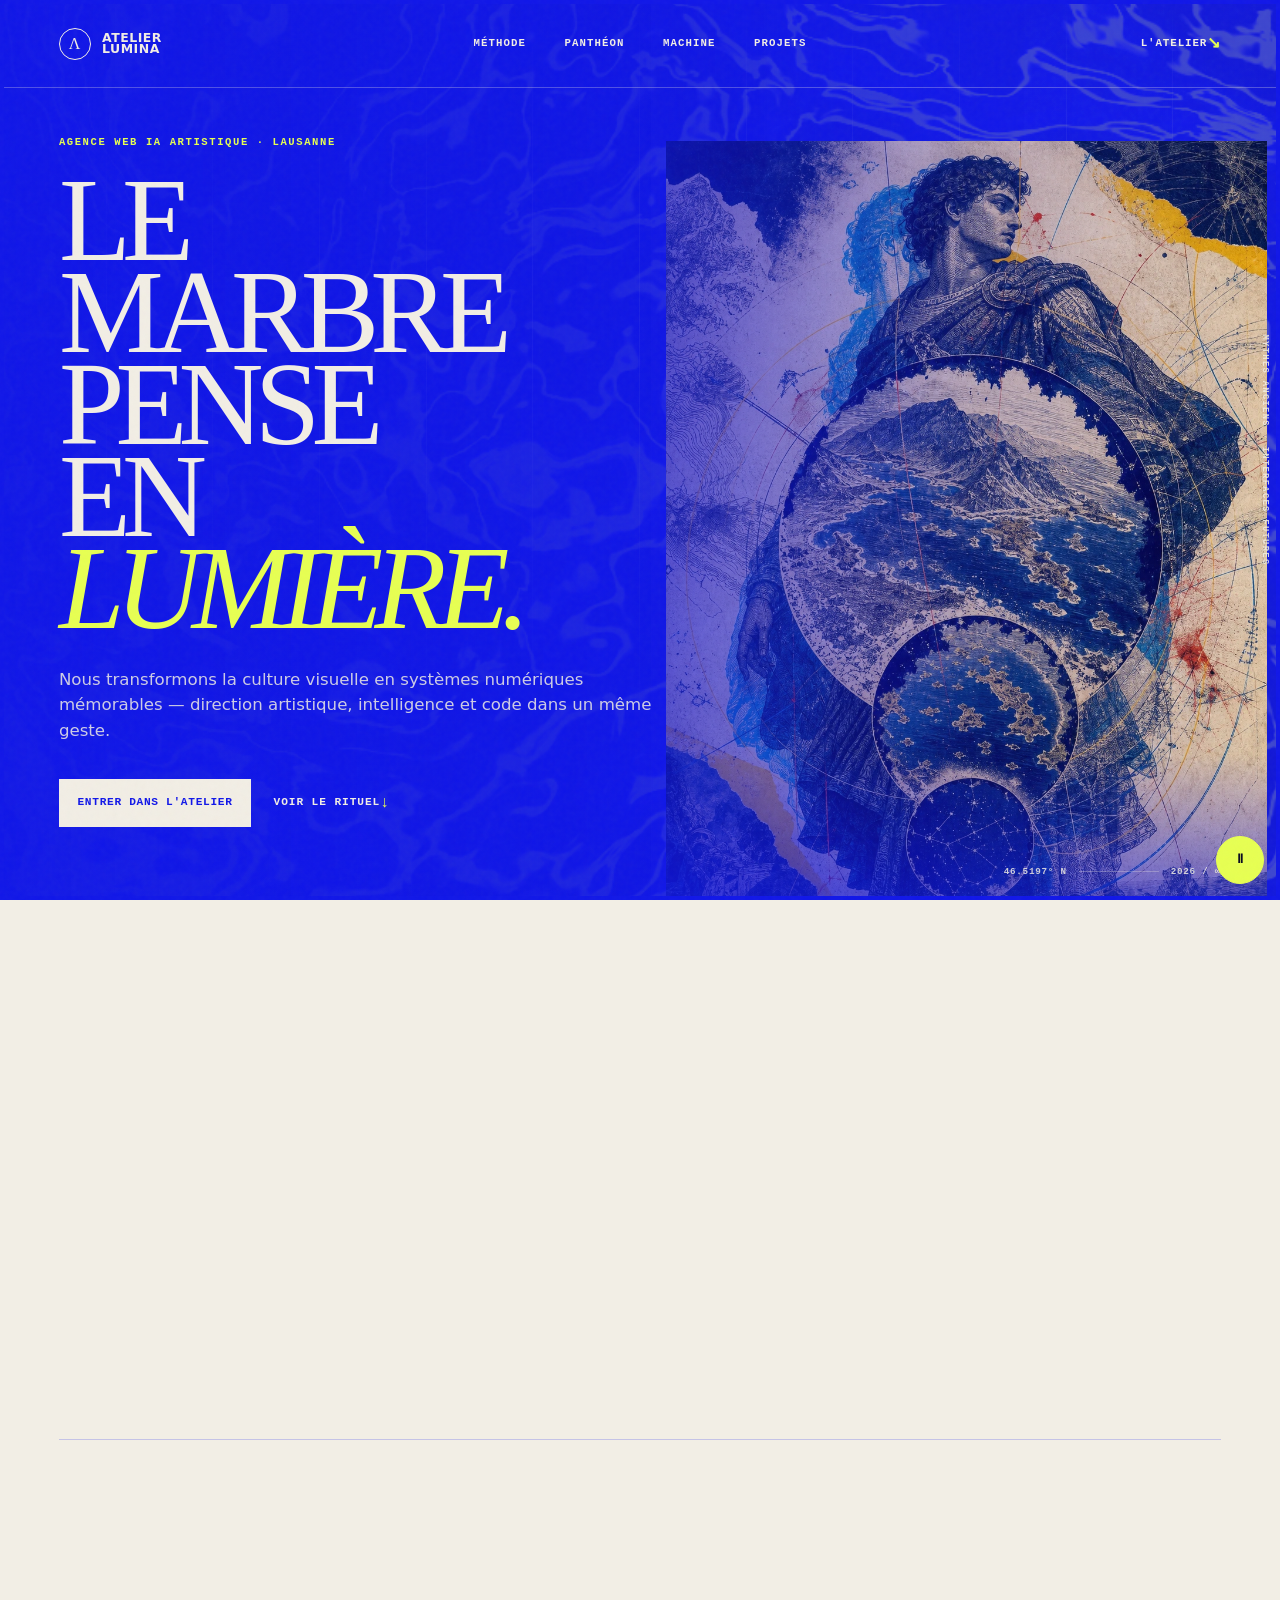
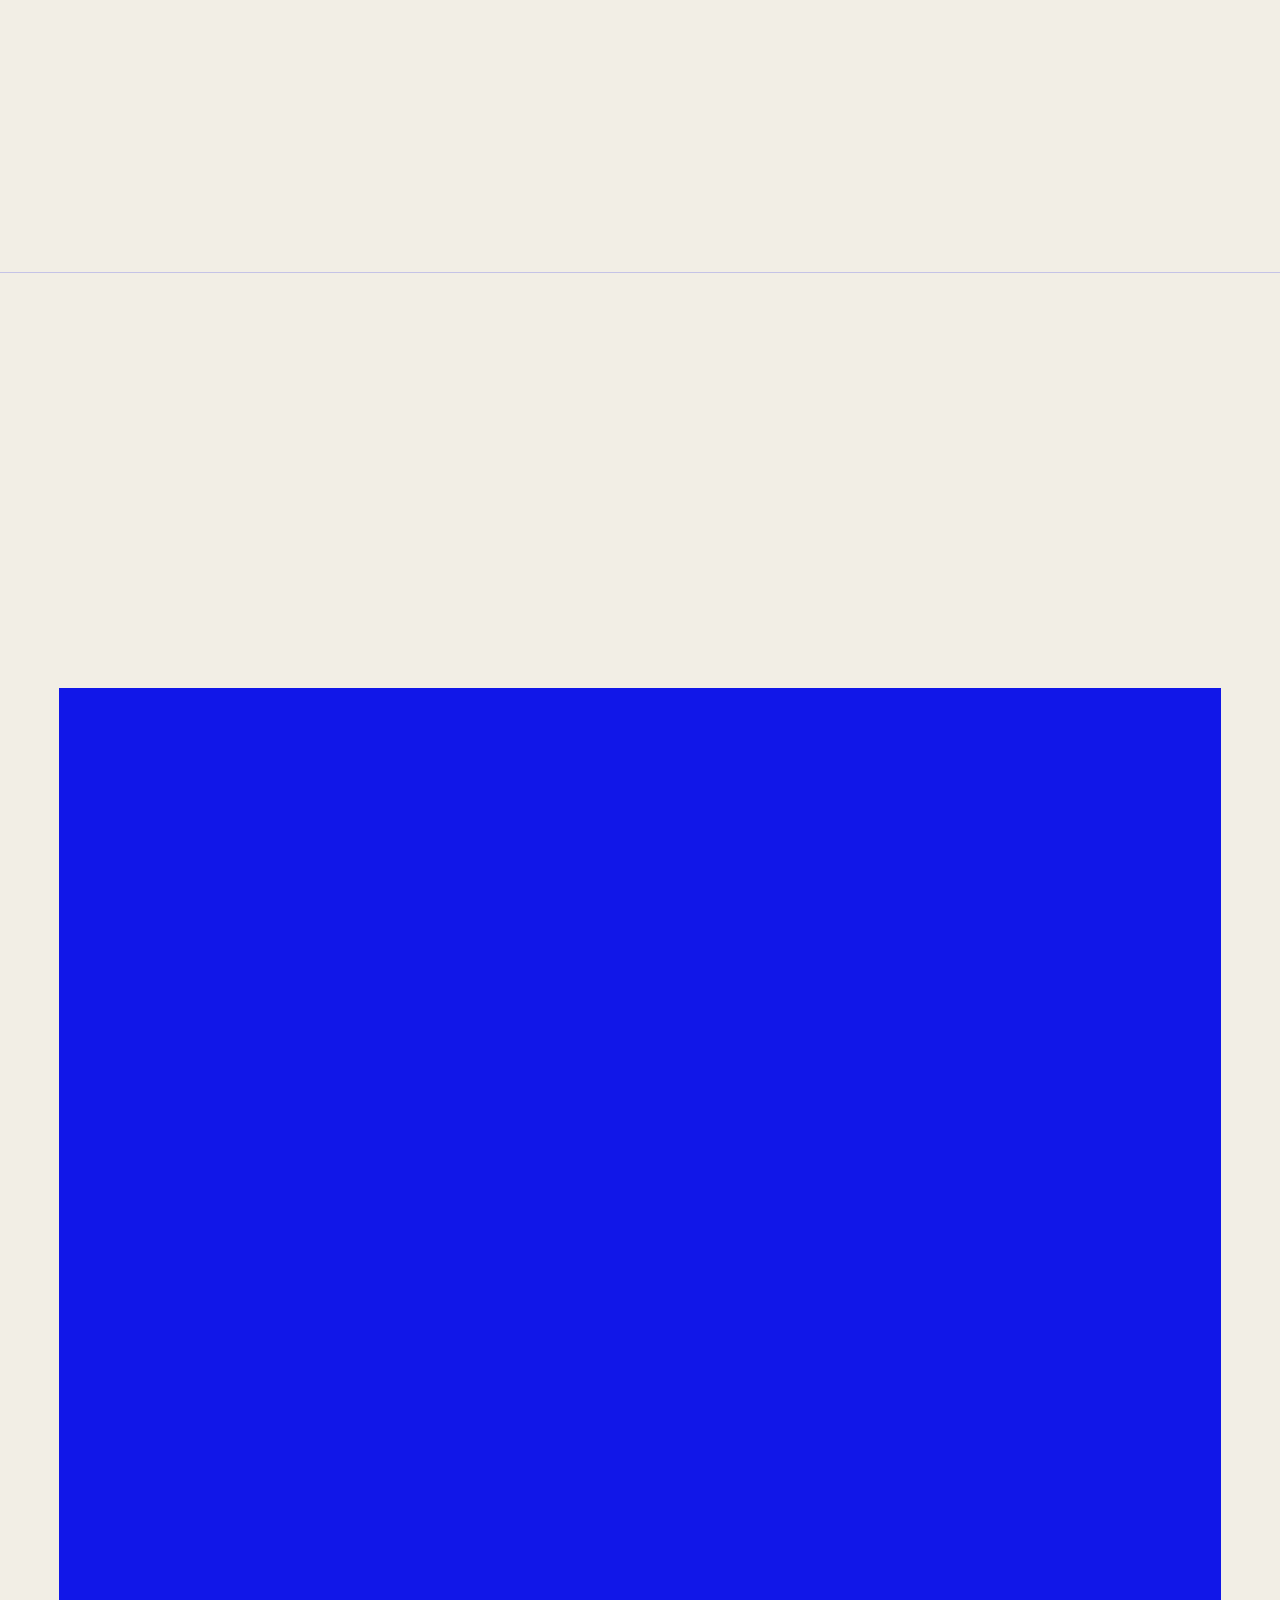
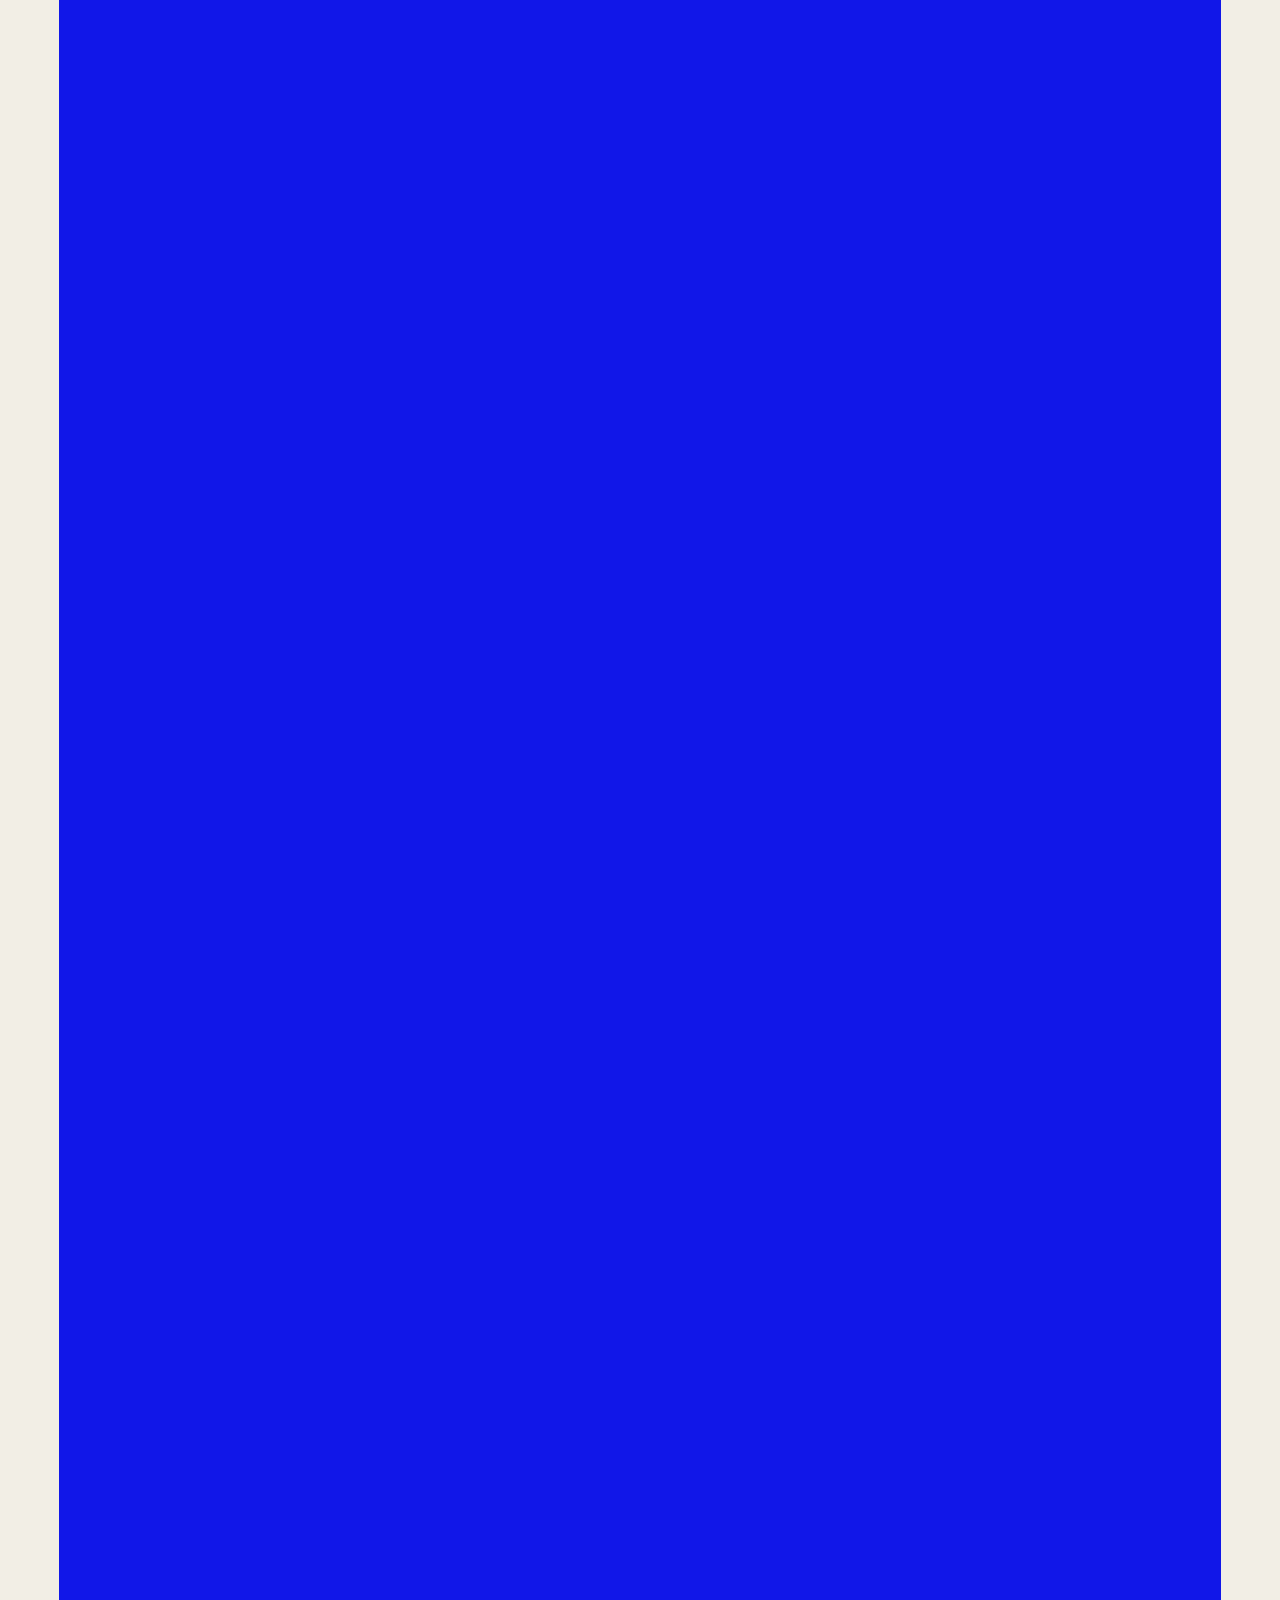
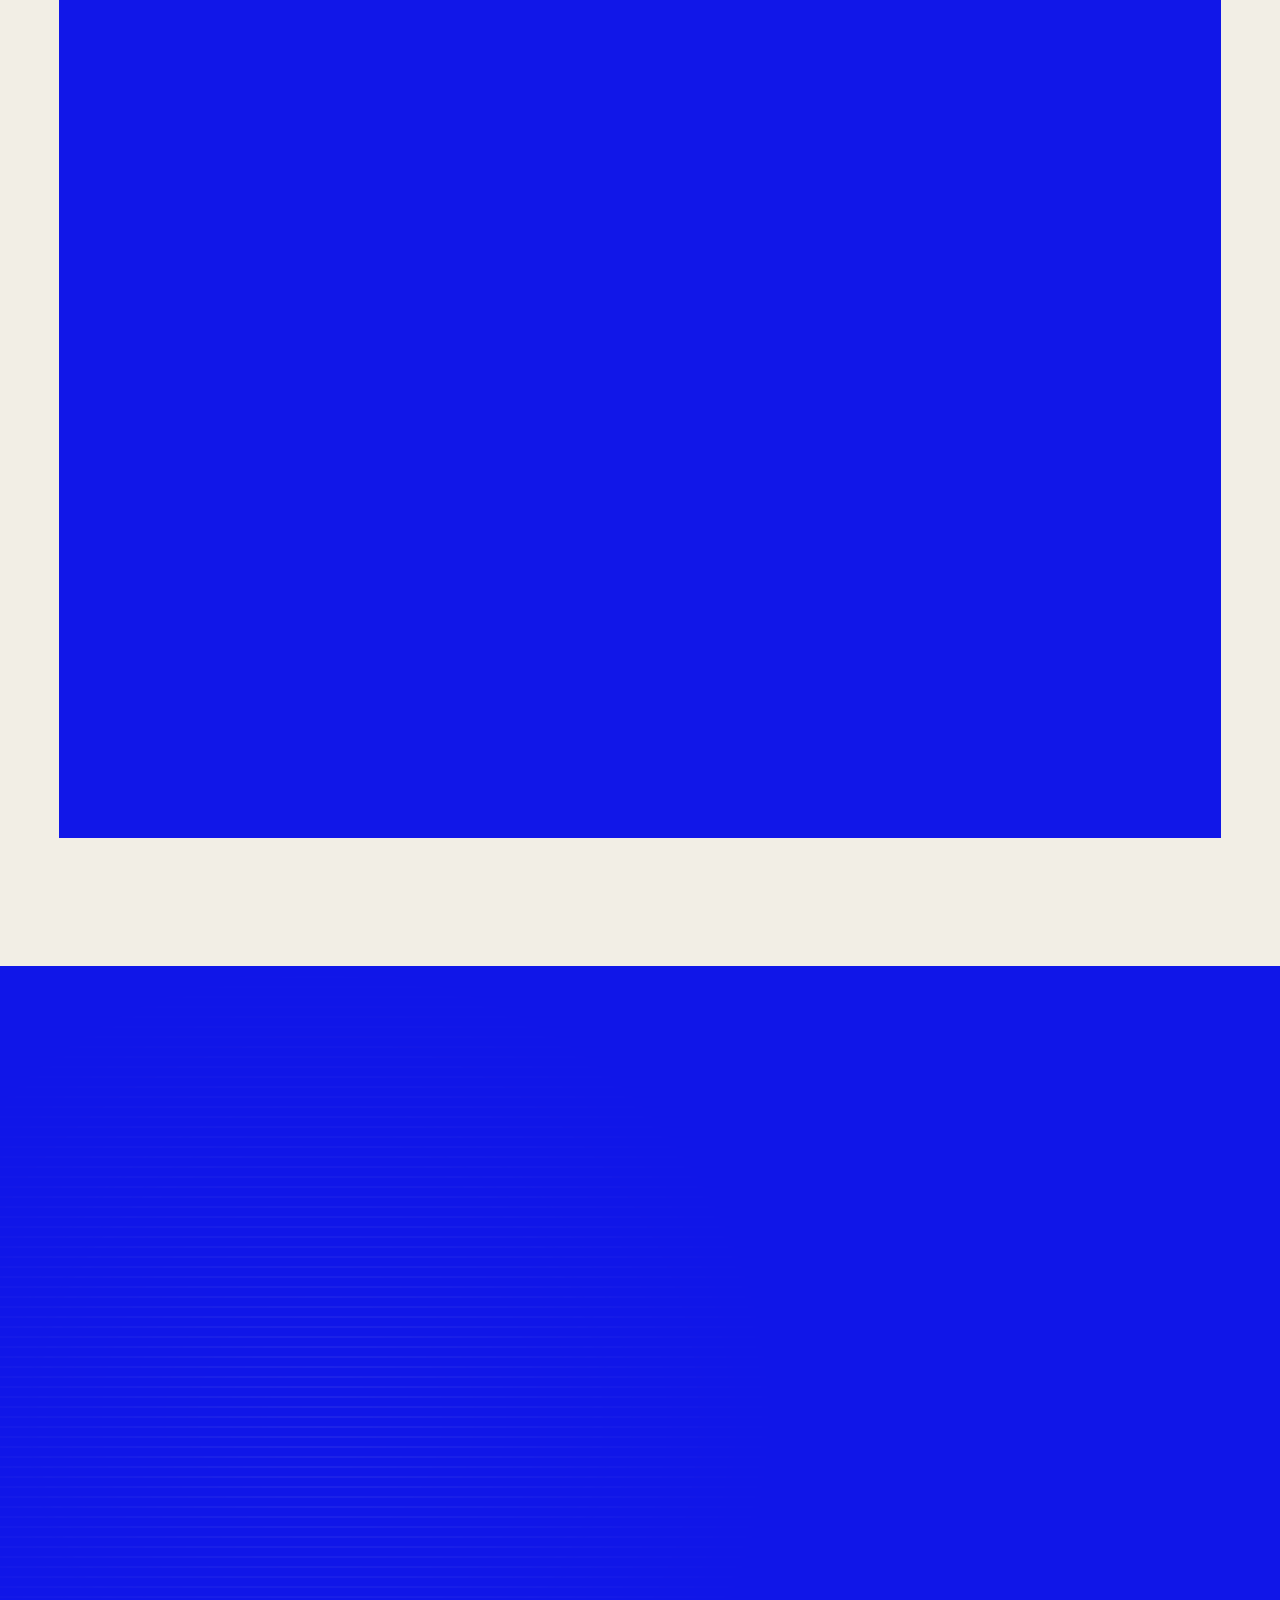
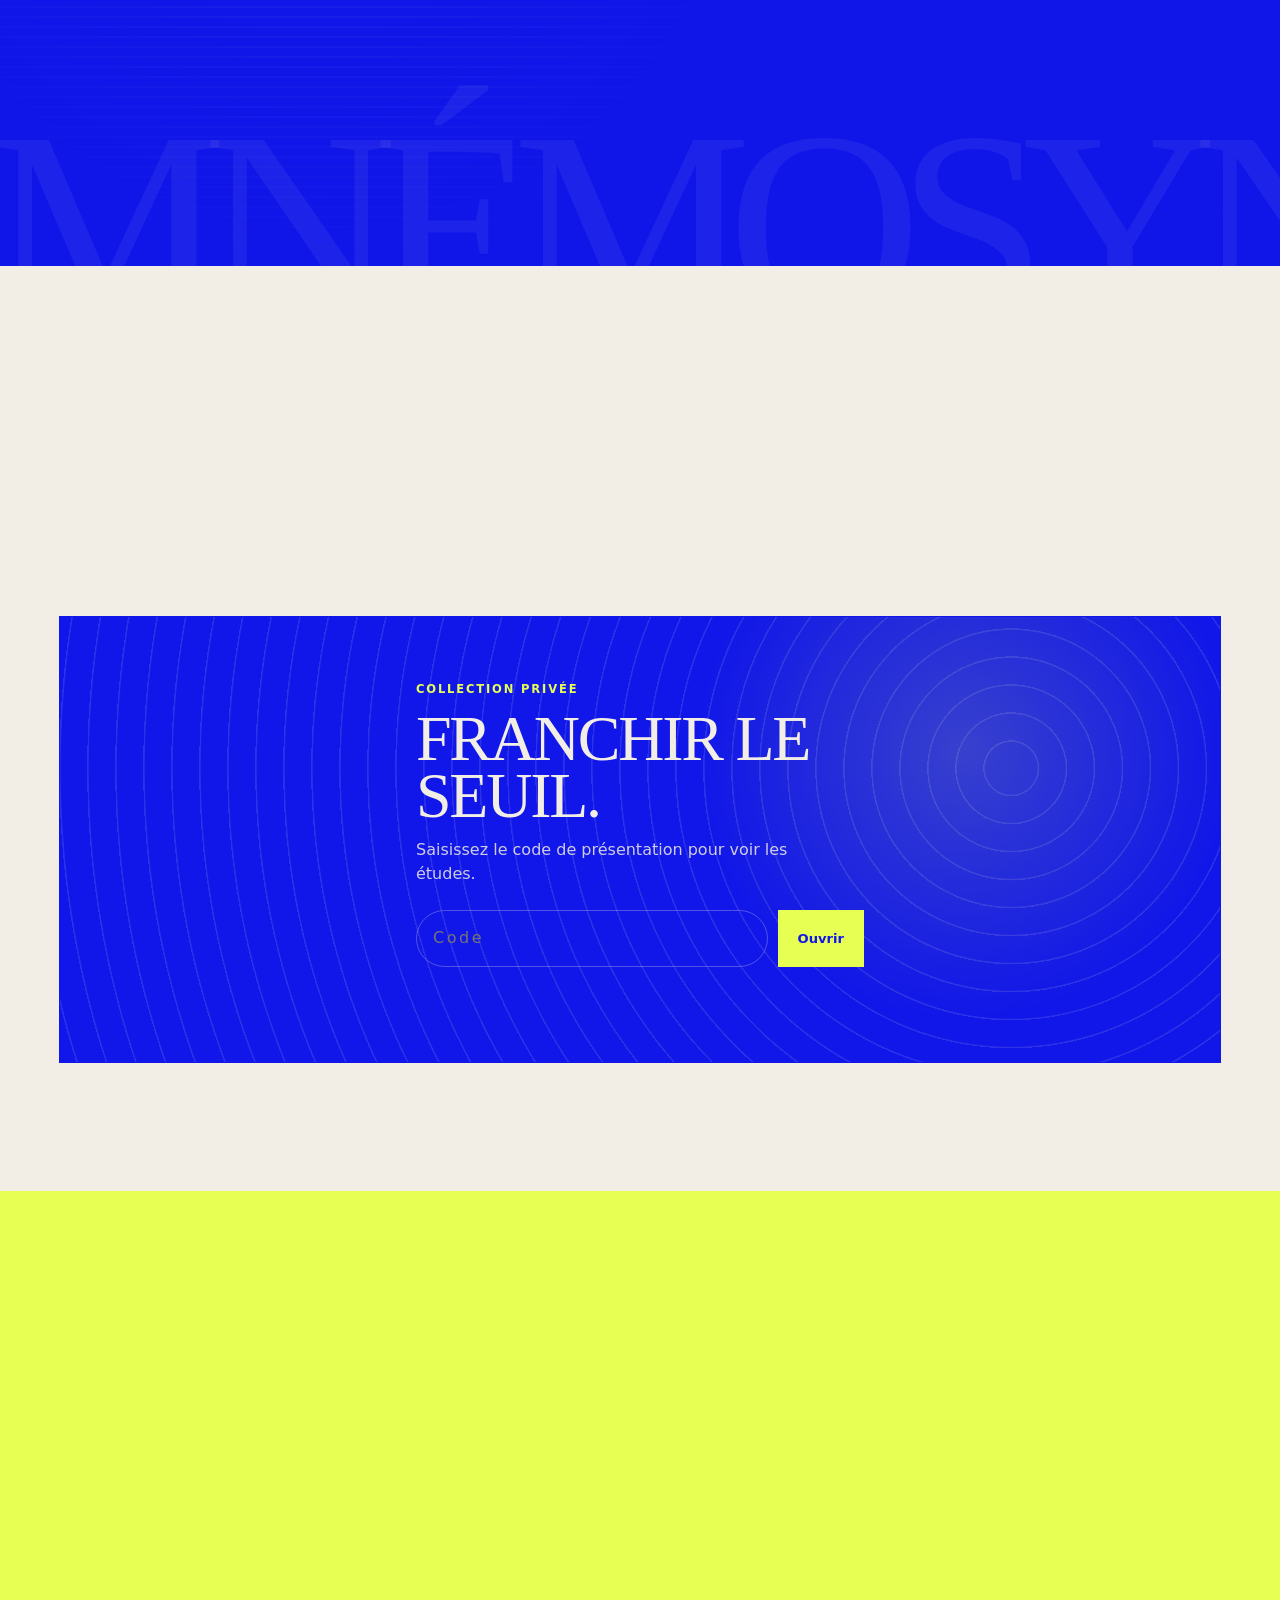
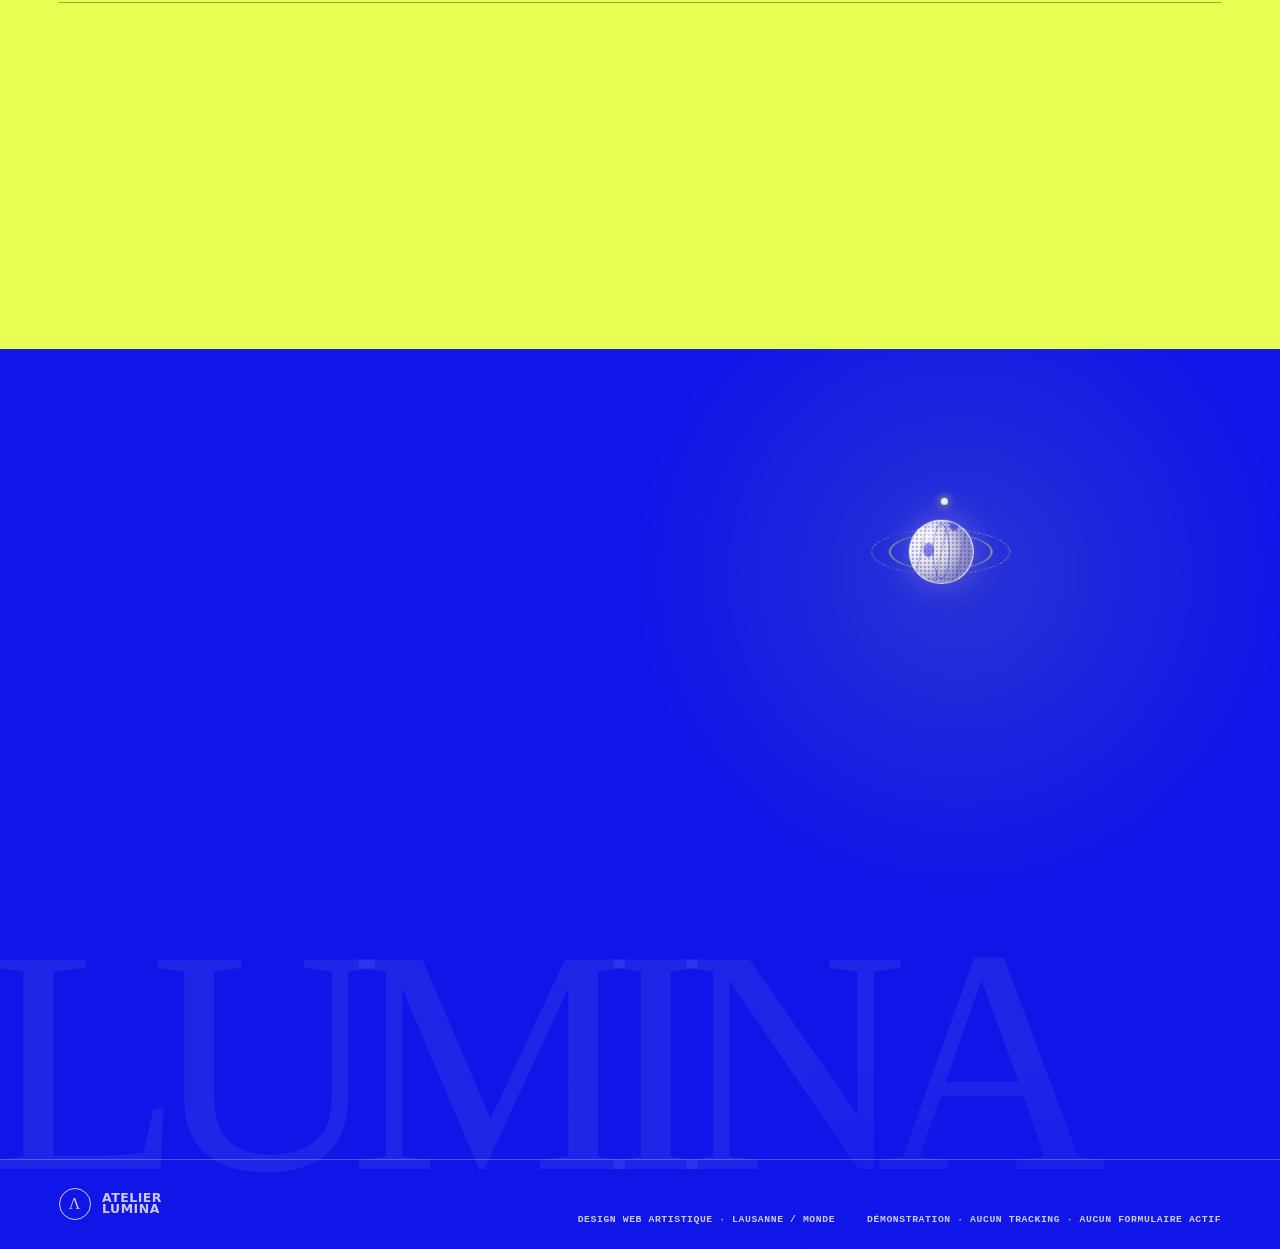
==== commit 2063fd3e: "release: Lumina agency-origins-default-20260720-102346 91b1b0844599" ====
--- a/agency-site/index.html
+++ b/agency-site/index.html
@@ -26,6 +26,7 @@
   <script src="../shared/gate.js" defer></script>
   <script src="../shared/motion.js" defer></script>
   <script src="app.js?v=source-first-20260717" defer></script>
+  <script src="variants.js?v=archive-selector-20260719" defer></script>
   <script src="psyche.js?v=restored-20260717" defer></script>
 </head>
 <body>
@@ -84,48 +85,81 @@
 
     <section class="pantheon" id="pantheon">
       <header class="section-head" data-reveal>
-        <div><p class="section-tag">Protocole 02 — Le panthéon</p><p class="counter">04 figures / 04 choix verrouillés</p></div>
+        <div><p class="section-tag">Protocole 02 — Le panthéon</p><p class="counter">04 figures / 17 choix</p></div>
         <h2>Le mythe devient<br><i>une capacité.</i></h2>
-        <p>Quatre images retenues composent le panthéon final. Les études non sélectionnées restent sauvegardées dans l’archive de production.</p>
+        <p>Comparez directement les cinq images de la première publication, la série Aegean et les deux nouvelles directions. Une seule version s’affiche à la fois, sans rien supprimer.</p>
       </header>
 
       <div class="myth-grid">
         <article class="myth-card myth-card-wide" data-reveal data-parallax>
-          <div class="myth-image myth-switcher">
-            <a class="myth-version-stage is-met-blue" id="athena-stage" href="assets/v2/aegean-oracle.webp" aria-label="Ouvrir en grand Athéna, Aegean · Oracle cartographique">
-              <img src="assets/v2/aegean-oracle.webp" width="1254" height="1254" loading="lazy" alt="Athéna de profil dans un collage cobalt de cartes, constellations, montagnes et lignes géométriques">
-              <span class="myth-variant-label">Aegean · Oracle cartographique</span>
-            </a>
+          <div class="myth-image myth-switcher" data-version-switcher data-god="Athéna">
+            <div class="version-controls" role="group" aria-label="Choisir une version d’Athéna">
+              <button class="version-button" type="button" aria-pressed="true" aria-controls="athena-stage" data-version-button data-src="assets/v1/aegean-oracle.webp" data-width="1254" data-height="1254" data-label="Origine · Oracle première publication" data-alt="Oracle de marbre en profil, entourée d’un labyrinthe et de constellations">Origine</button>
+              <button class="version-button" type="button" aria-pressed="false" aria-controls="athena-stage" data-version-button data-src="assets/v2/aegean-oracle.webp" data-width="1254" data-height="1254" data-label="Aegean · Oracle cartographique" data-alt="Athéna de profil dans un collage cobalt de cartes, constellations, montagnes et lignes géométriques">Aegean</button>
+              <button class="version-button" type="button" aria-pressed="false" aria-controls="athena-stage" data-version-button data-src="assets/v3/hyperpsyche-athena-a.webp" data-width="1080" data-height="1080" data-label="Nouvelle A · Pluie matricielle" data-alt="Deux profils d’Athéna traversés par une cascade verticale de glyphes et de chiffres colorés">Nouvelle A</button>
+              <button class="version-button" type="button" aria-pressed="false" aria-controls="athena-stage" data-version-button data-src="assets/v3/hyperpsyche-athena-b.webp" data-width="1080" data-height="1080" data-label="Nouvelle B · Oracle chiffré" data-alt="Athéna monumentale enchâssée dans une architecture de signes, nombres et draperies électriques">Nouvelle B</button>
+            </div>
+            <a class="myth-version-stage" id="athena-stage" data-version-stage href="assets/v1/aegean-oracle.webp" aria-label="Ouvrir en grand Athéna, version Origine">
+              <img data-version-image src="assets/v1/aegean-oracle.webp" width="1254" height="1254" loading="lazy" alt="Oracle de marbre en profil, entourée d'un labyrinthe et de constellations">
+              <span class="myth-variant-label" data-version-label>Origine · Oracle première publication</span>
+            </a>
+            <p class="version-status visually-hidden" role="status" aria-live="polite" data-version-status></p>
+            <noscript><p class="version-fallback">Voir séparément : <a href="assets/v1/aegean-oracle.webp">origine</a> · <a href="assets/v2/aegean-oracle.webp">Aegean</a> · <a href="assets/v3/hyperpsyche-athena-a.webp">nouvelle A</a> · <a href="assets/v3/hyperpsyche-athena-b.webp">nouvelle B</a>.</p></noscript>
           </div>
           <div class="myth-copy"><span>01 · Athéna</span><h3>Discerner.</h3><p>La stratégie transforme le bruit en décision créative.</p><div class="source-links"><a href="assets/v1/SOURCES.json">Origines · provenance ↗</a><a href="assets/v2/SOURCES.json">Aegean · provenance ↗</a><a href="assets/v3/SOURCES.json">Nouvelles · provenance ↗</a></div></div>
         </article>
 
         <article class="myth-card myth-card-wide" data-reveal data-parallax>
-          <div class="myth-image myth-switcher">
-            <a class="myth-version-stage is-met-blue" id="apollo-stage" href="assets/v3/hyperpsyche-apollo-b.webp" aria-label="Ouvrir en grand Apollon, Nouvelle B · Tranches solaires">
-              <img src="assets/v3/hyperpsyche-apollo-b.webp" width="1080" height="1080" loading="lazy" alt="Apollon et sa lyre sont découpés en tranches solaires diagonales magenta, bleues et acides">
-              <span class="myth-variant-label">Nouvelle B · Tranches solaires</span>
-            </a>
+          <div class="myth-image myth-switcher" data-version-switcher data-god="Apollon">
+            <div class="version-controls" role="group" aria-label="Choisir une version d’Apollon">
+              <button class="version-button" type="button" aria-pressed="true" aria-controls="apollo-stage" data-version-button data-src="assets/v1/met-youth-252350.jpg" data-width="444" data-height="625" data-treatment="met-blue" data-fit="print" data-label="Origine · Marbre Met en bleu" data-alt="Statue en marbre d’un jeune homme adulte, vue en pied, Metropolitan Museum of Art">Origine</button>
+              <button class="version-button" type="button" aria-pressed="false" aria-controls="apollo-stage" data-version-button data-src="assets/v2/aegean-apollo.webp" data-width="1254" data-height="1254" data-label="Aegean · Soleil fracturé" data-alt="Apollon drapé traverse un paysage marin fragmenté sous un disque solaire découpé en bandes">Aegean</button>
+              <button class="version-button" type="button" aria-pressed="false" aria-controls="apollo-stage" data-version-button data-src="assets/v3/hyperpsyche-apollo-a.webp" data-width="1080" data-height="1080" data-label="Nouvelle A · Procession temporelle" data-alt="Plusieurs silhouettes d’Apollon avancent dans des lames temporelles aux expositions chromatiques désynchronisées">Nouvelle A</button>
+              <button class="version-button" type="button" aria-pressed="false" aria-controls="apollo-stage" data-version-button data-src="assets/v3/hyperpsyche-apollo-b.webp" data-width="1080" data-height="1080" data-label="Nouvelle B · Tranches solaires" data-alt="Apollon et sa lyre sont découpés en tranches solaires diagonales magenta, bleues et acides">Nouvelle B</button>
+            </div>
+            <a class="myth-version-stage is-met-blue" id="apollo-stage" data-version-stage href="assets/v1/met-youth-252350.jpg" data-fit="print" aria-label="Ouvrir en grand Apollon, version Origine">
+              <img data-version-image src="assets/v1/met-youth-252350.jpg" width="444" height="625" loading="lazy" alt="Statue en marbre d'un jeune homme adulte, vue en pied, Metropolitan Museum of Art">
+              <span class="myth-variant-label" data-version-label>Origine · Marbre Met en bleu</span>
+            </a>
+            <p class="version-status visually-hidden" role="status" aria-live="polite" data-version-status></p>
+            <noscript><p class="version-fallback">Voir séparément : <a href="assets/v1/met-youth-252350.jpg">origine</a> · <a href="assets/v2/aegean-apollo.webp">Aegean</a> · <a href="assets/v3/hyperpsyche-apollo-a.webp">nouvelle A</a> · <a href="assets/v3/hyperpsyche-apollo-b.webp">nouvelle B</a>.</p></noscript>
           </div>
           <div class="myth-copy"><span>02 · Apollon</span><h3>Clarifier.</h3><p>Hiérarchie, lumière et rythme rendent l’essentiel évident.</p><div class="source-links"><a href="assets/v1/SOURCES.json">Origines · provenance ↗</a><a href="assets/v2/SOURCES.json">Aegean · provenance ↗</a><a href="assets/v3/SOURCES.json">Nouvelles · provenance ↗</a></div></div>
         </article>
 
         <article class="myth-card myth-card-wide myth-card-dark" data-reveal data-parallax>
-          <div class="myth-image myth-switcher">
-            <a class="myth-version-stage is-met-blue" id="aphrodite-stage" href="assets/v3/hyperpsyche-aphrodite-a.webp" aria-label="Ouvrir en grand Aphrodite, Nouvelle A · Cartographie cousue">
-              <img src="assets/v3/hyperpsyche-aphrodite-a.webp" width="1080" height="1080" loading="lazy" alt="Aphrodite se fond dans une cartographie textile cousue, entre rivage, constellation et matière minérale">
-              <span class="myth-variant-label">Nouvelle A · Cartographie cousue</span>
-            </a>
+          <div class="myth-image myth-switcher" data-version-switcher data-god="Aphrodite">
+            <div class="version-controls" role="group" aria-label="Choisir une version d’Aphrodite">
+              <button class="version-button" type="button" aria-pressed="true" aria-controls="aphrodite-stage" data-version-button data-src="assets/v1/met-aphrodite-254697.jpg" data-width="468" data-height="624" data-treatment="met-blue" data-fit="print" data-label="Origine I · Aphrodite Met en bleu" data-alt="Statue adulte en marbre d’Aphrodite, Metropolitan Museum of Art">Origine I</button>
+              <button class="version-button" type="button" aria-pressed="false" aria-controls="aphrodite-stage" data-version-button data-src="assets/v1/met-aphrodite-crouching-248138.jpg" data-width="399" data-height="625" data-treatment="met-blue" data-fit="print" data-label="Origine II · Aphrodite accroupie Met en bleu" data-alt="Statue adulte en marbre d’Aphrodite accroupie, Metropolitan Museum of Art">Origine II</button>
+              <button class="version-button" type="button" aria-pressed="false" aria-controls="aphrodite-stage" data-version-button data-src="assets/v2/aegean-aphrodite.webp" data-width="1254" data-height="1254" data-label="Aegean · Archipel magnétique" data-alt="Aphrodite drapée flotte entre archipels, vagues, constellations et coulées magenta traversées de sceaux jaunes">Aegean</button>
+              <button class="version-button" type="button" aria-pressed="false" aria-controls="aphrodite-stage" data-version-button data-src="assets/v3/hyperpsyche-aphrodite-a.webp" data-width="1080" data-height="1080" data-label="Nouvelle A · Cartographie cousue" data-alt="Aphrodite se fond dans une cartographie textile cousue, entre rivage, constellation et matière minérale">Nouvelle A</button>
+              <button class="version-button" type="button" aria-pressed="false" aria-controls="aphrodite-stage" data-version-button data-src="assets/v3/hyperpsyche-aphrodite-b.webp" data-width="1080" data-height="1080" data-label="Nouvelle B · Draperie-paysage" data-alt="La draperie d’Aphrodite devient un paysage impossible en torsion, traversé de cartes et de constellations">Nouvelle B</button>
+            </div>
+            <a class="myth-version-stage is-met-blue" id="aphrodite-stage" data-version-stage href="assets/v1/met-aphrodite-254697.jpg" data-fit="print" aria-label="Ouvrir en grand Aphrodite, version Origine I">
+              <img data-version-image src="assets/v1/met-aphrodite-254697.jpg" width="468" height="624" loading="lazy" alt="Statue adulte en marbre d'Aphrodite, Metropolitan Museum of Art">
+              <span class="myth-variant-label" data-version-label>Origine I · Aphrodite Met en bleu</span>
+            </a>
+            <p class="version-status visually-hidden" role="status" aria-live="polite" data-version-status></p>
+            <noscript><p class="version-fallback">Voir séparément : <a href="assets/v1/met-aphrodite-254697.jpg">origine I</a> · <a href="assets/v1/met-aphrodite-crouching-248138.jpg">origine II</a> · <a href="assets/v2/aegean-aphrodite.webp">Aegean</a> · <a href="assets/v3/hyperpsyche-aphrodite-a.webp">nouvelle A</a> · <a href="assets/v3/hyperpsyche-aphrodite-b.webp">nouvelle B</a>.</p></noscript>
           </div>
           <div class="myth-copy"><span>03 · Aphrodite</span><h3>Attirer.</h3><p>Le désir visuel devient confiance, jamais manipulation.</p><div class="source-links"><a href="assets/v1/SOURCES.json">Origines · provenance ↗</a><a href="assets/v2/SOURCES.json">Aegean · provenance ↗</a><a href="assets/v3/SOURCES.json">Nouvelles · provenance ↗</a></div></div>
         </article>
 
         <article class="myth-card myth-card-wide myth-card-last" data-reveal data-parallax>
-          <div class="myth-image myth-switcher">
-            <a class="myth-version-stage is-met-blue" id="zeus-stage" href="assets/v2/aegean-zeus.webp" aria-label="Ouvrir en grand Zeus, Aegean · Architecture renversée">
-              <img src="assets/v2/aegean-zeus.webp" width="1254" height="1254" loading="lazy" alt="Zeus drapé traverse une architecture classique renversée, des escaliers suspendus et une carte de constellations cobalt">
-              <span class="myth-variant-label">Aegean · Architecture renversée</span>
-            </a>
+          <div class="myth-image myth-switcher" data-version-switcher data-god="Zeus">
+            <div class="version-controls" role="group" aria-label="Choisir une version de Zeus">
+              <button class="version-button" type="button" aria-pressed="true" aria-controls="zeus-stage" data-version-button data-src="assets/v1/met-zeus-252511.jpg" data-width="468" data-height="624" data-treatment="met-blue" data-fit="crop" data-label="Origine · Zeus Met en bleu" data-alt="Tête en marbre d’un dieu probablement Zeus, Metropolitan Museum of Art">Origine</button>
+              <button class="version-button" type="button" aria-pressed="false" aria-controls="zeus-stage" data-version-button data-src="assets/v2/aegean-zeus.webp" data-width="1254" data-height="1254" data-label="Aegean · Architecture renversée" data-alt="Zeus drapé traverse une architecture classique renversée, des escaliers suspendus et une carte de constellations cobalt">Aegean</button>
+              <button class="version-button" type="button" aria-pressed="false" aria-controls="zeus-stage" data-version-button data-src="assets/v3/hyperpsyche-zeus-a.webp" data-width="1080" data-height="1080" data-label="Nouvelle A · Citadelle polygravitationnelle" data-alt="Deux figures de Zeus traversent une citadelle disloquée par des éclairs et plusieurs directions de gravité">Nouvelle A</button>
+              <button class="version-button" type="button" aria-pressed="false" aria-controls="zeus-stage" data-version-button data-src="assets/v3/hyperpsyche-zeus-b.webp" data-width="1080" data-height="1080" data-label="Nouvelle B · Foudre architecturale" data-alt="Zeus se dédouble dans une explosion de colonnes, de pierres suspendues et de foudre calligraphique">Nouvelle B</button>
+            </div>
+            <a class="myth-version-stage is-met-blue" id="zeus-stage" data-version-stage href="assets/v1/met-zeus-252511.jpg" data-fit="crop" aria-label="Ouvrir en grand Zeus, version Origine">
+              <img data-version-image src="assets/v1/met-zeus-252511.jpg" width="468" height="624" loading="lazy" alt="Tête en marbre d'un dieu probablement Zeus, Metropolitan Museum of Art">
+              <span class="myth-variant-label" data-version-label>Origine · Zeus Met en bleu</span>
+            </a>
+            <p class="version-status visually-hidden" role="status" aria-live="polite" data-version-status></p>
+            <noscript><p class="version-fallback">Voir séparément : <a href="assets/v1/met-zeus-252511.jpg">origine</a> · <a href="assets/v2/aegean-zeus.webp">Aegean</a> · <a href="assets/v3/hyperpsyche-zeus-a.webp">nouvelle A</a> · <a href="assets/v3/hyperpsyche-zeus-b.webp">nouvelle B</a>.</p></noscript>
           </div>
           <div class="myth-copy"><span>04 · Zeus</span><h3>Tenir.</h3><p>Un système cohérent survit aux modes et aux écrans.</p><div class="source-links"><a href="assets/v1/SOURCES.json">Origines · provenance ↗</a><a href="assets/v2/SOURCES.json">Aegean · provenance ↗</a><a href="assets/v3/SOURCES.json">Nouvelles · provenance ↗</a></div></div>
         </article>
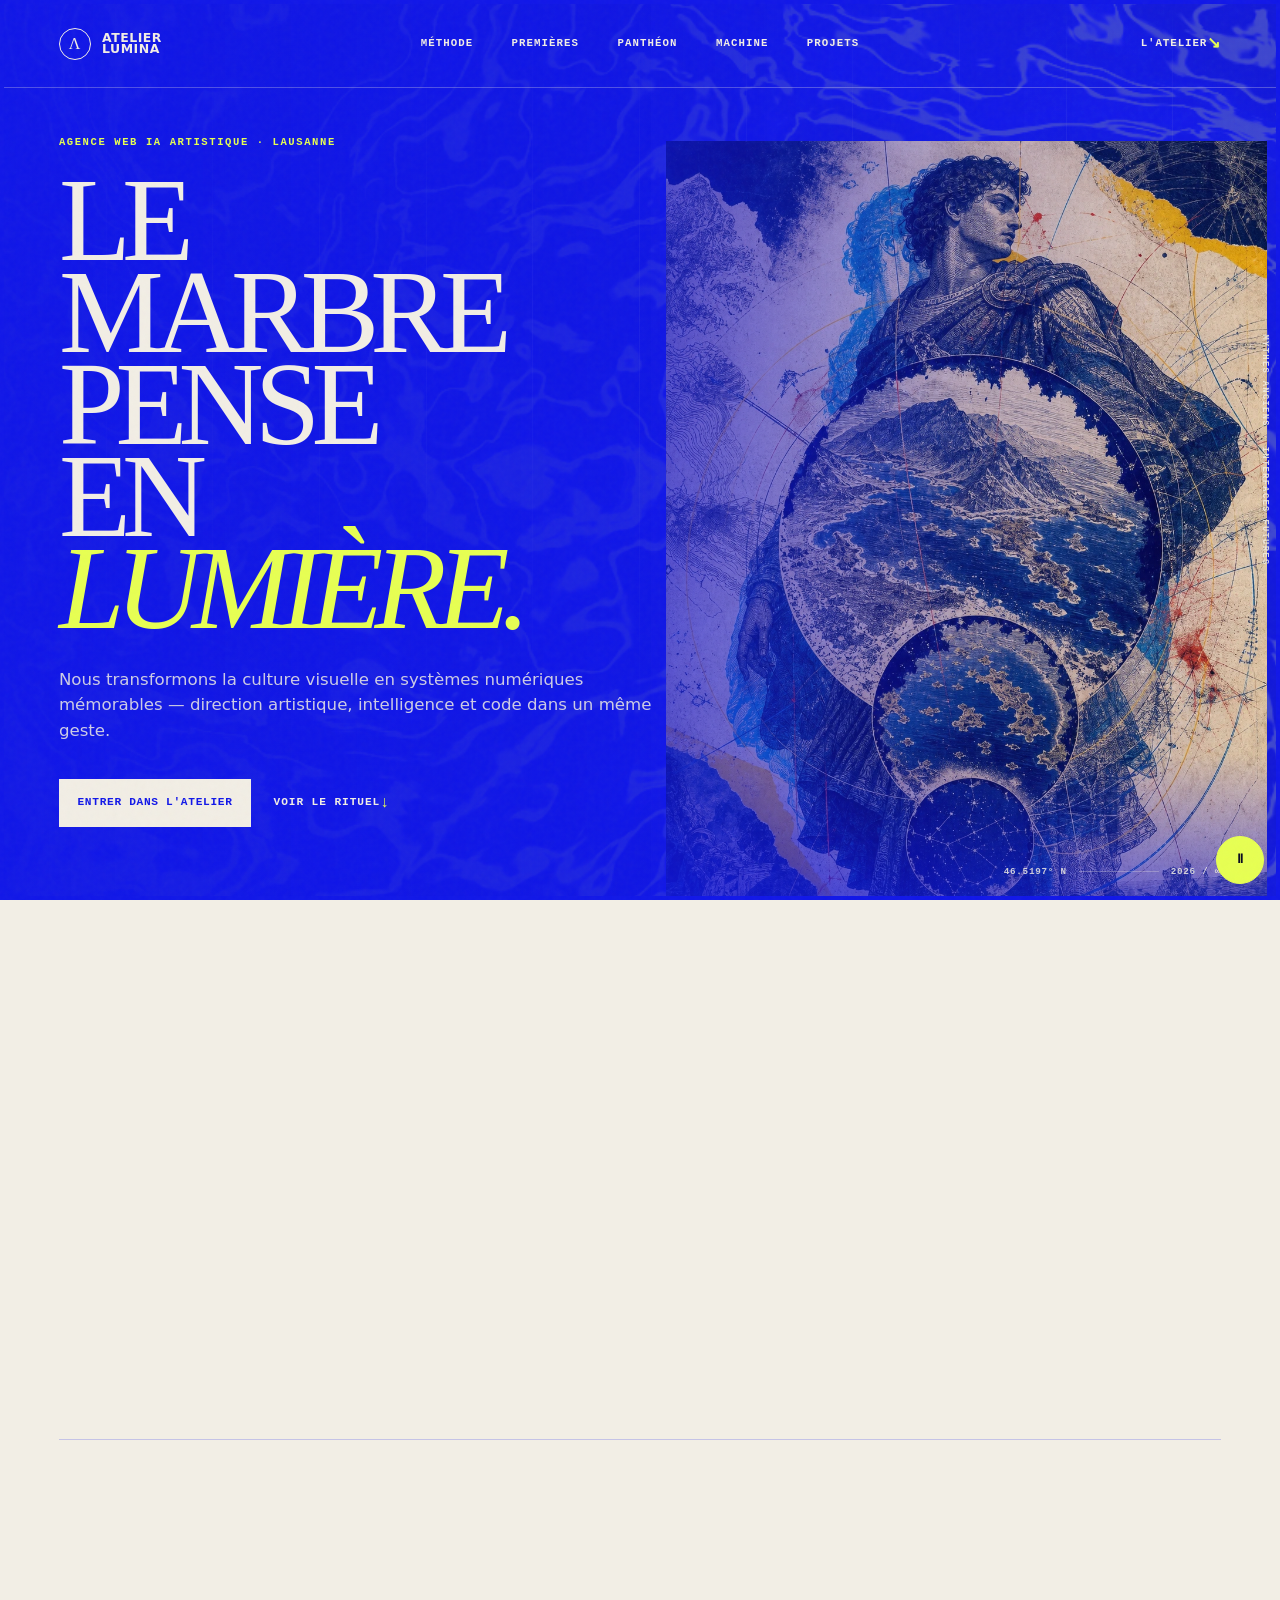
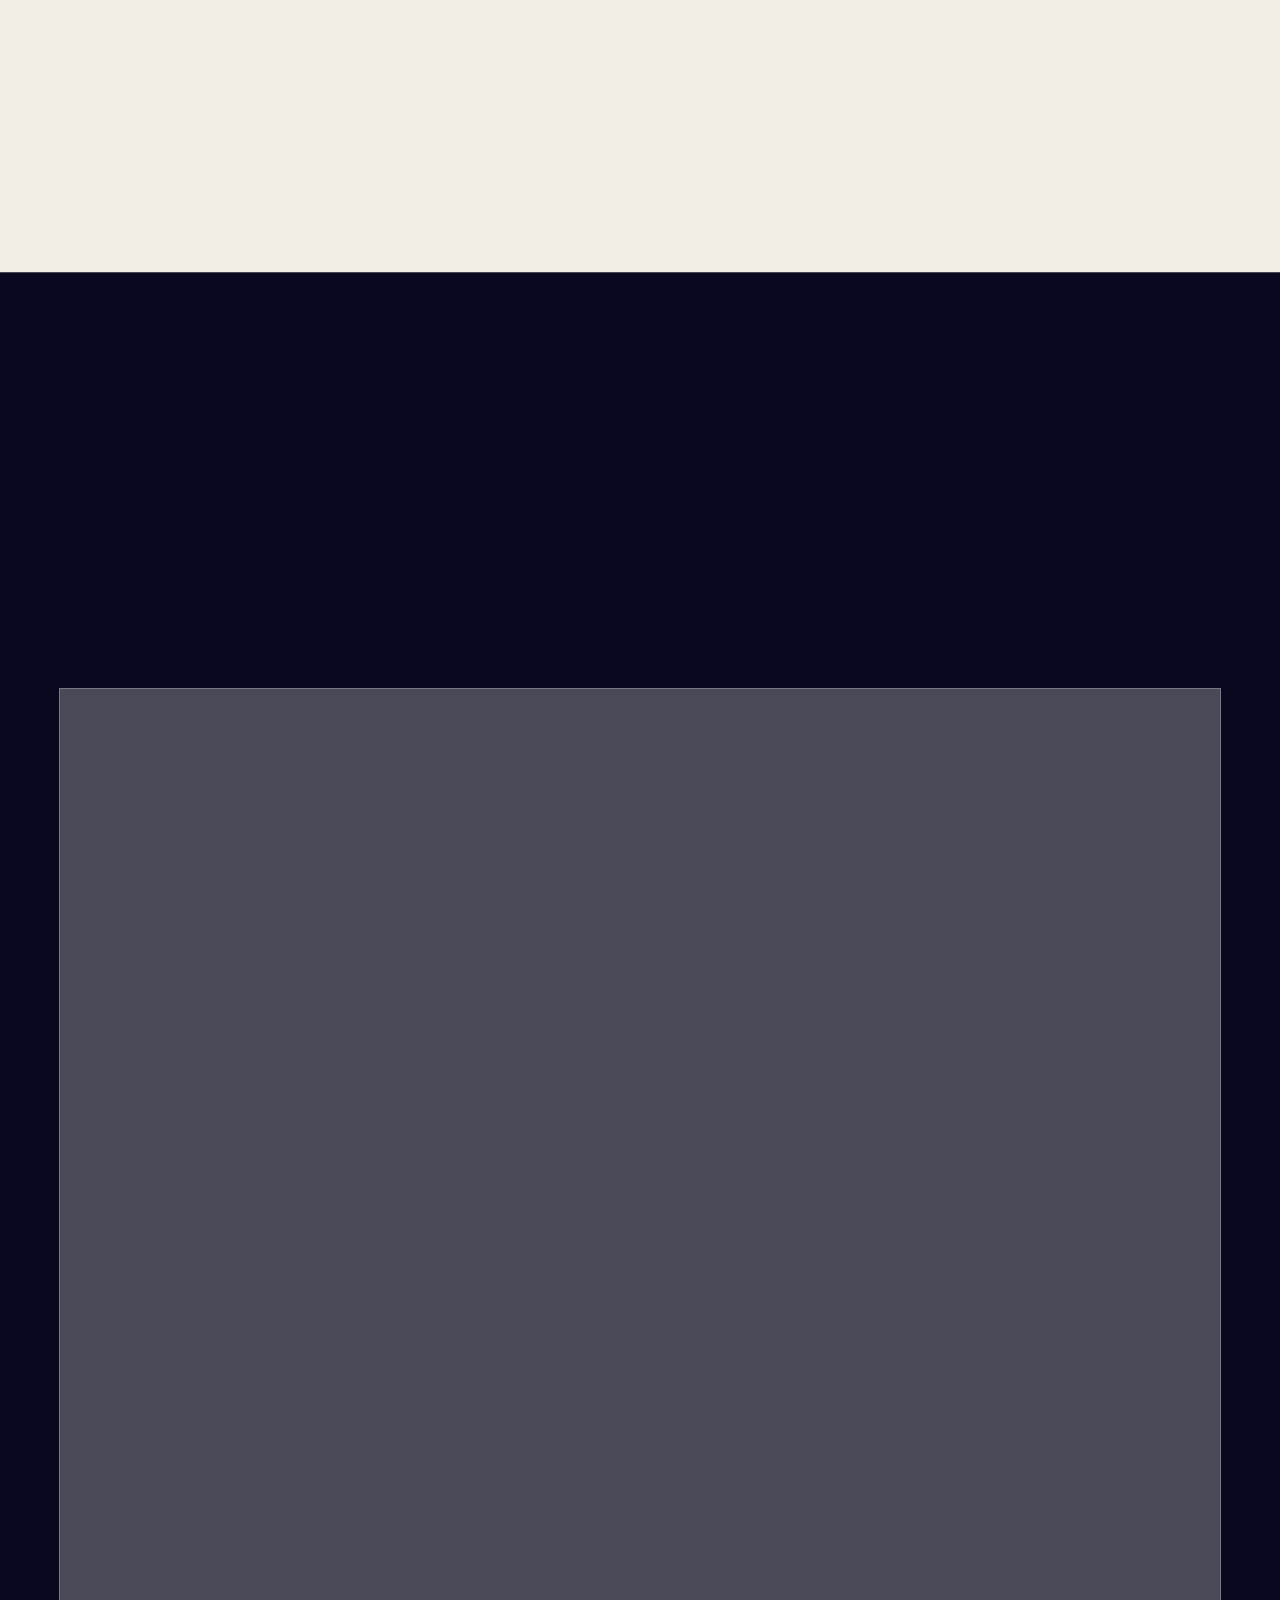
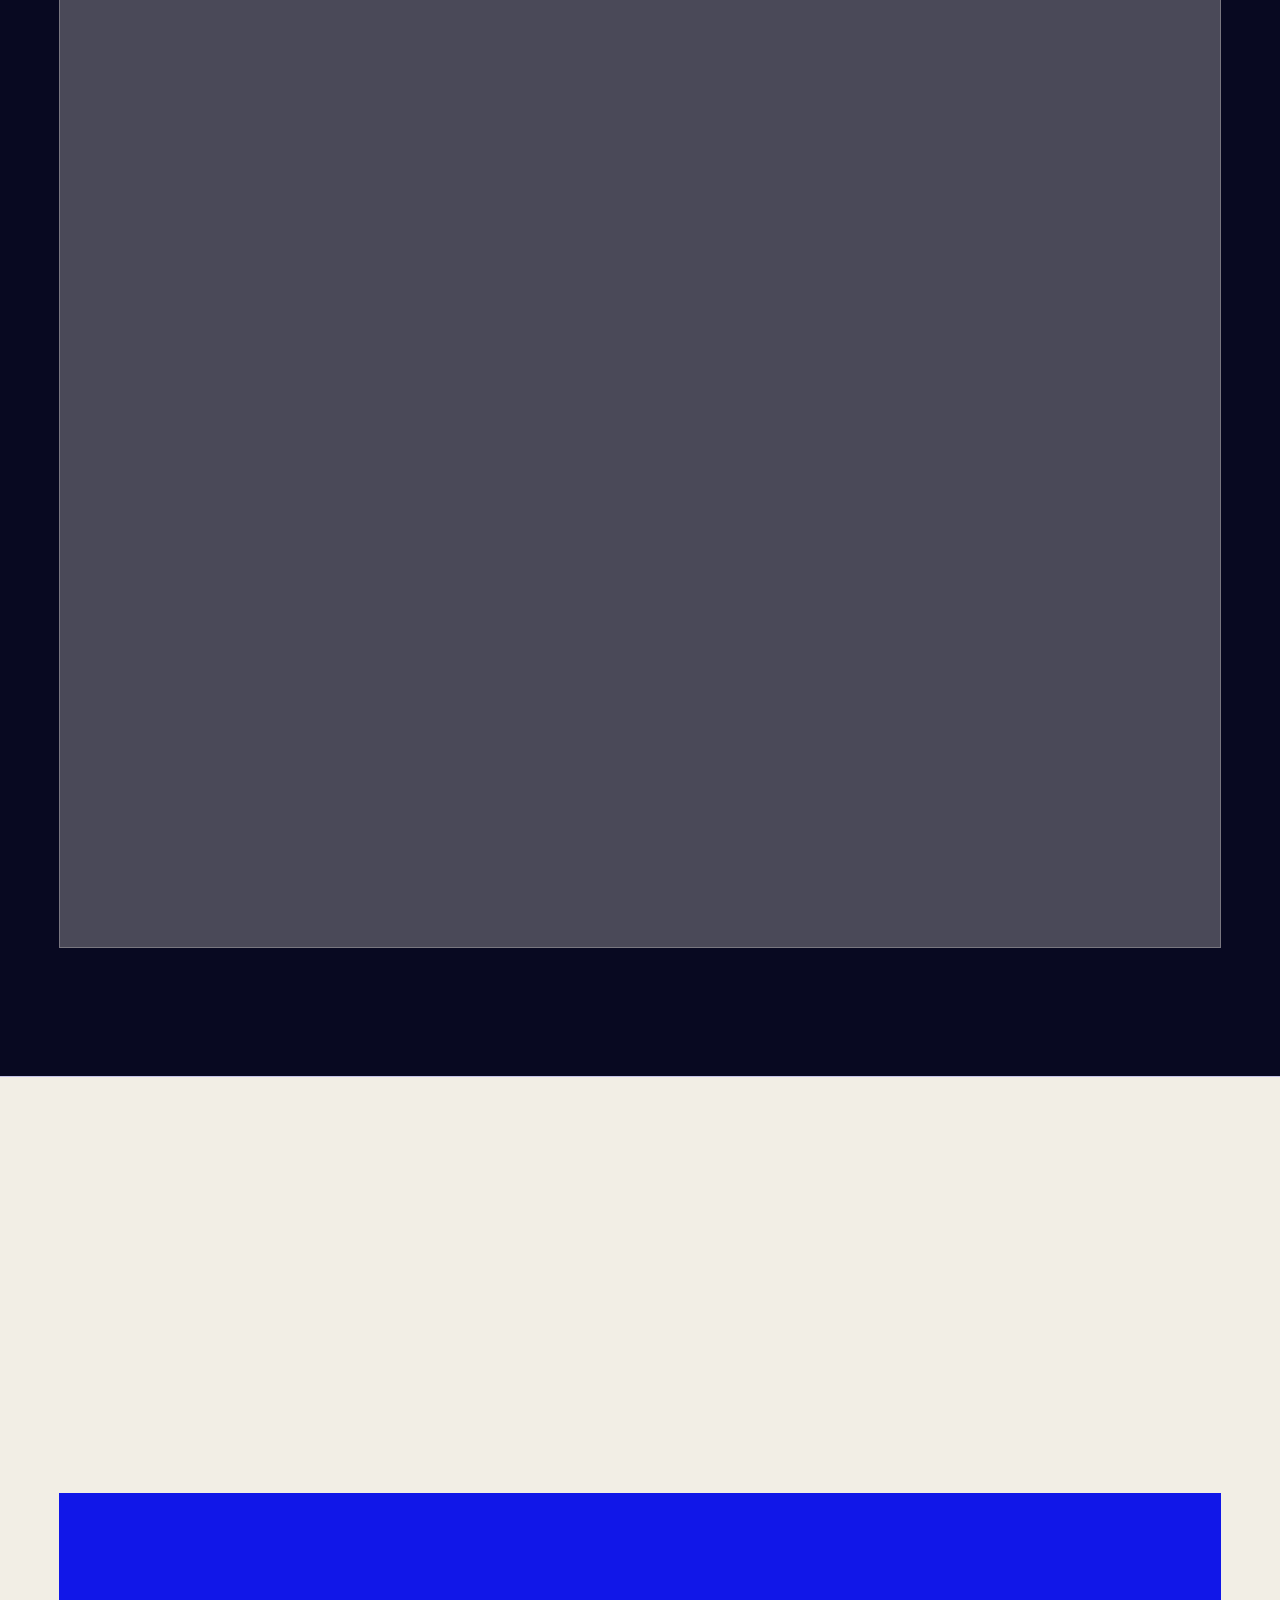
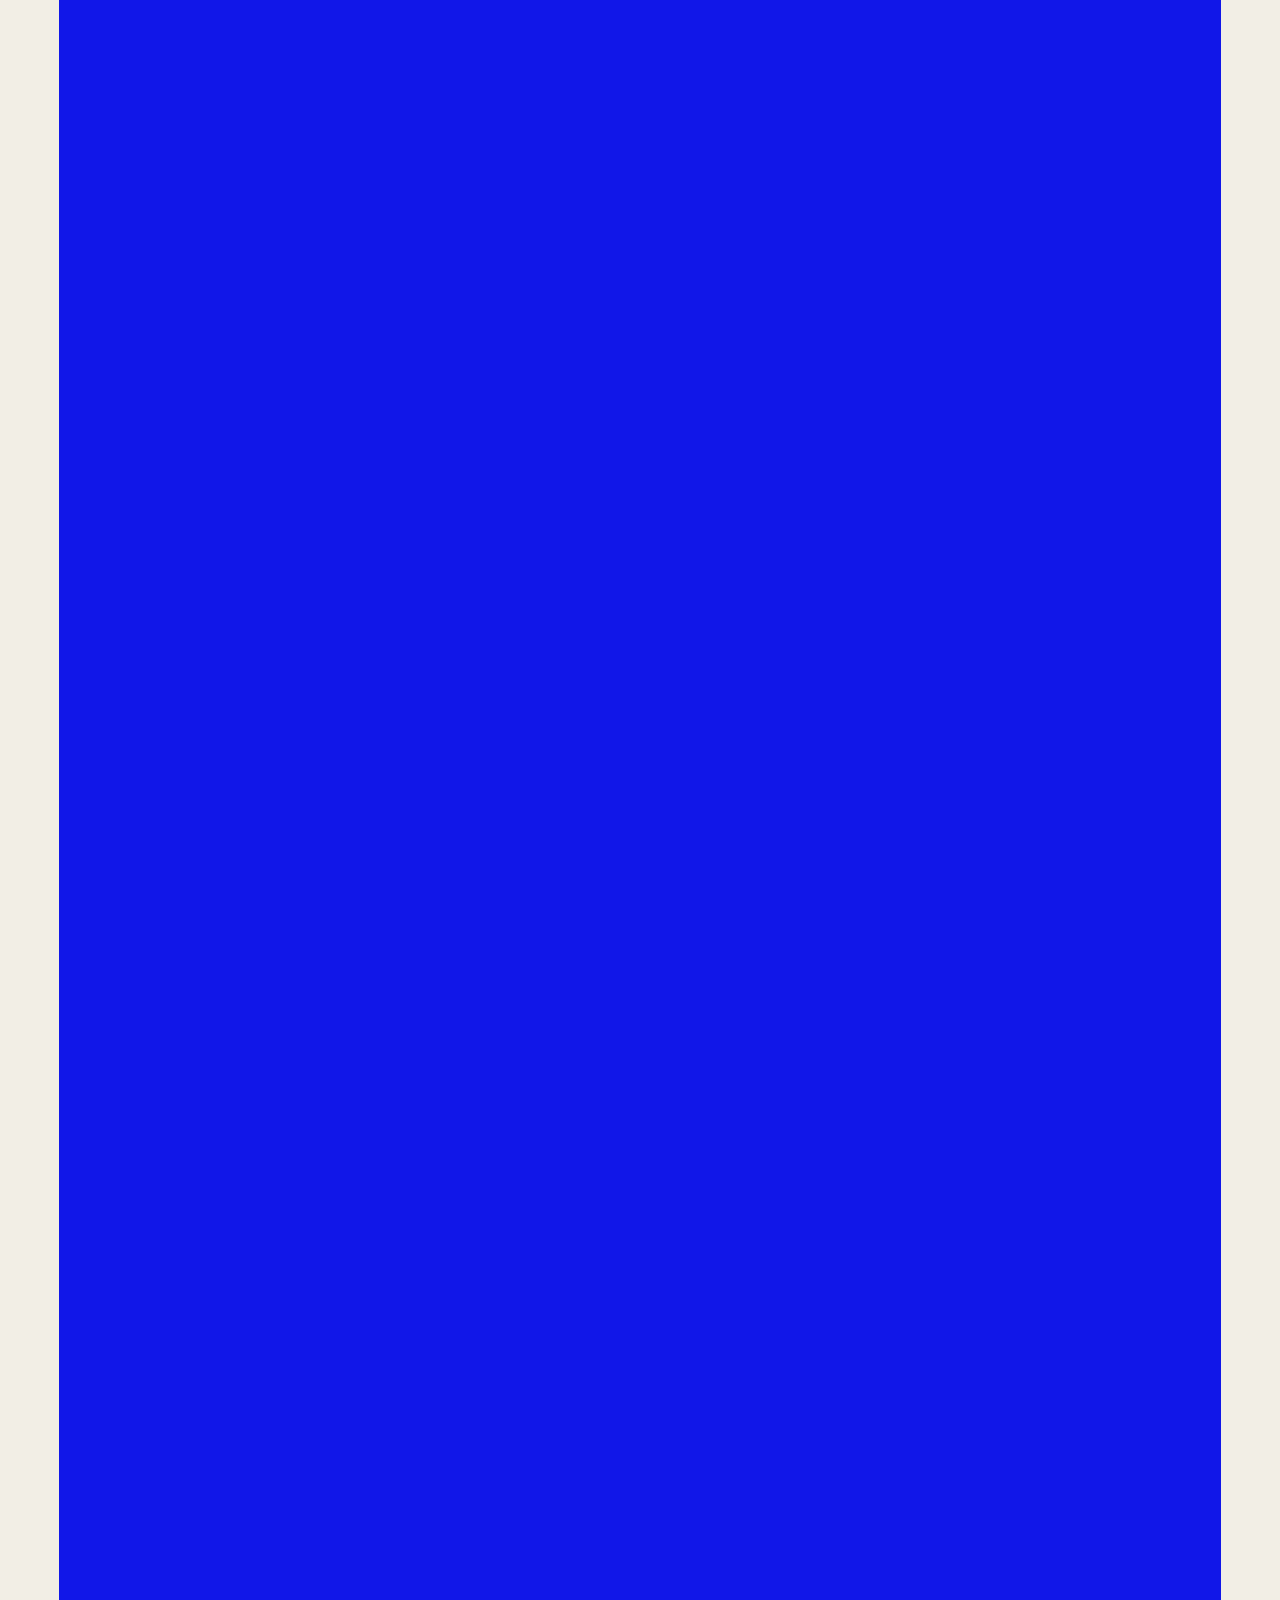
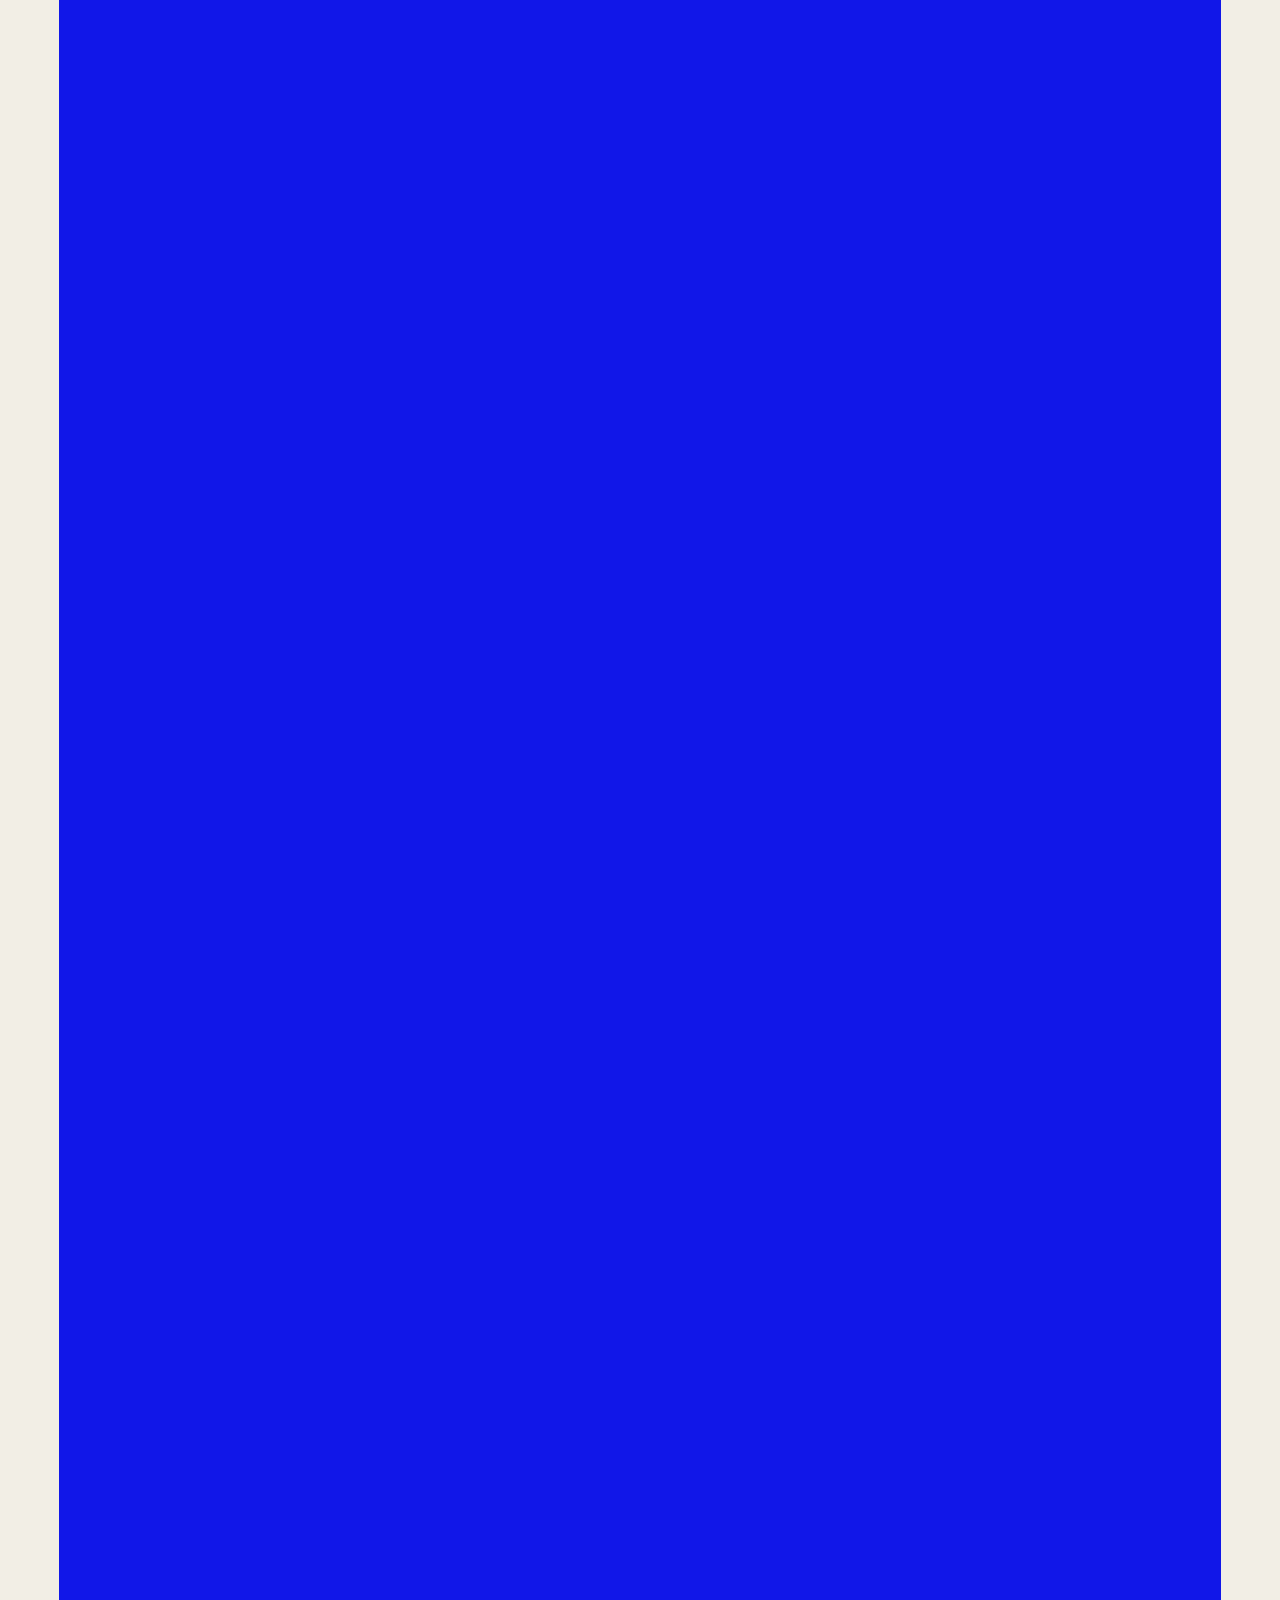
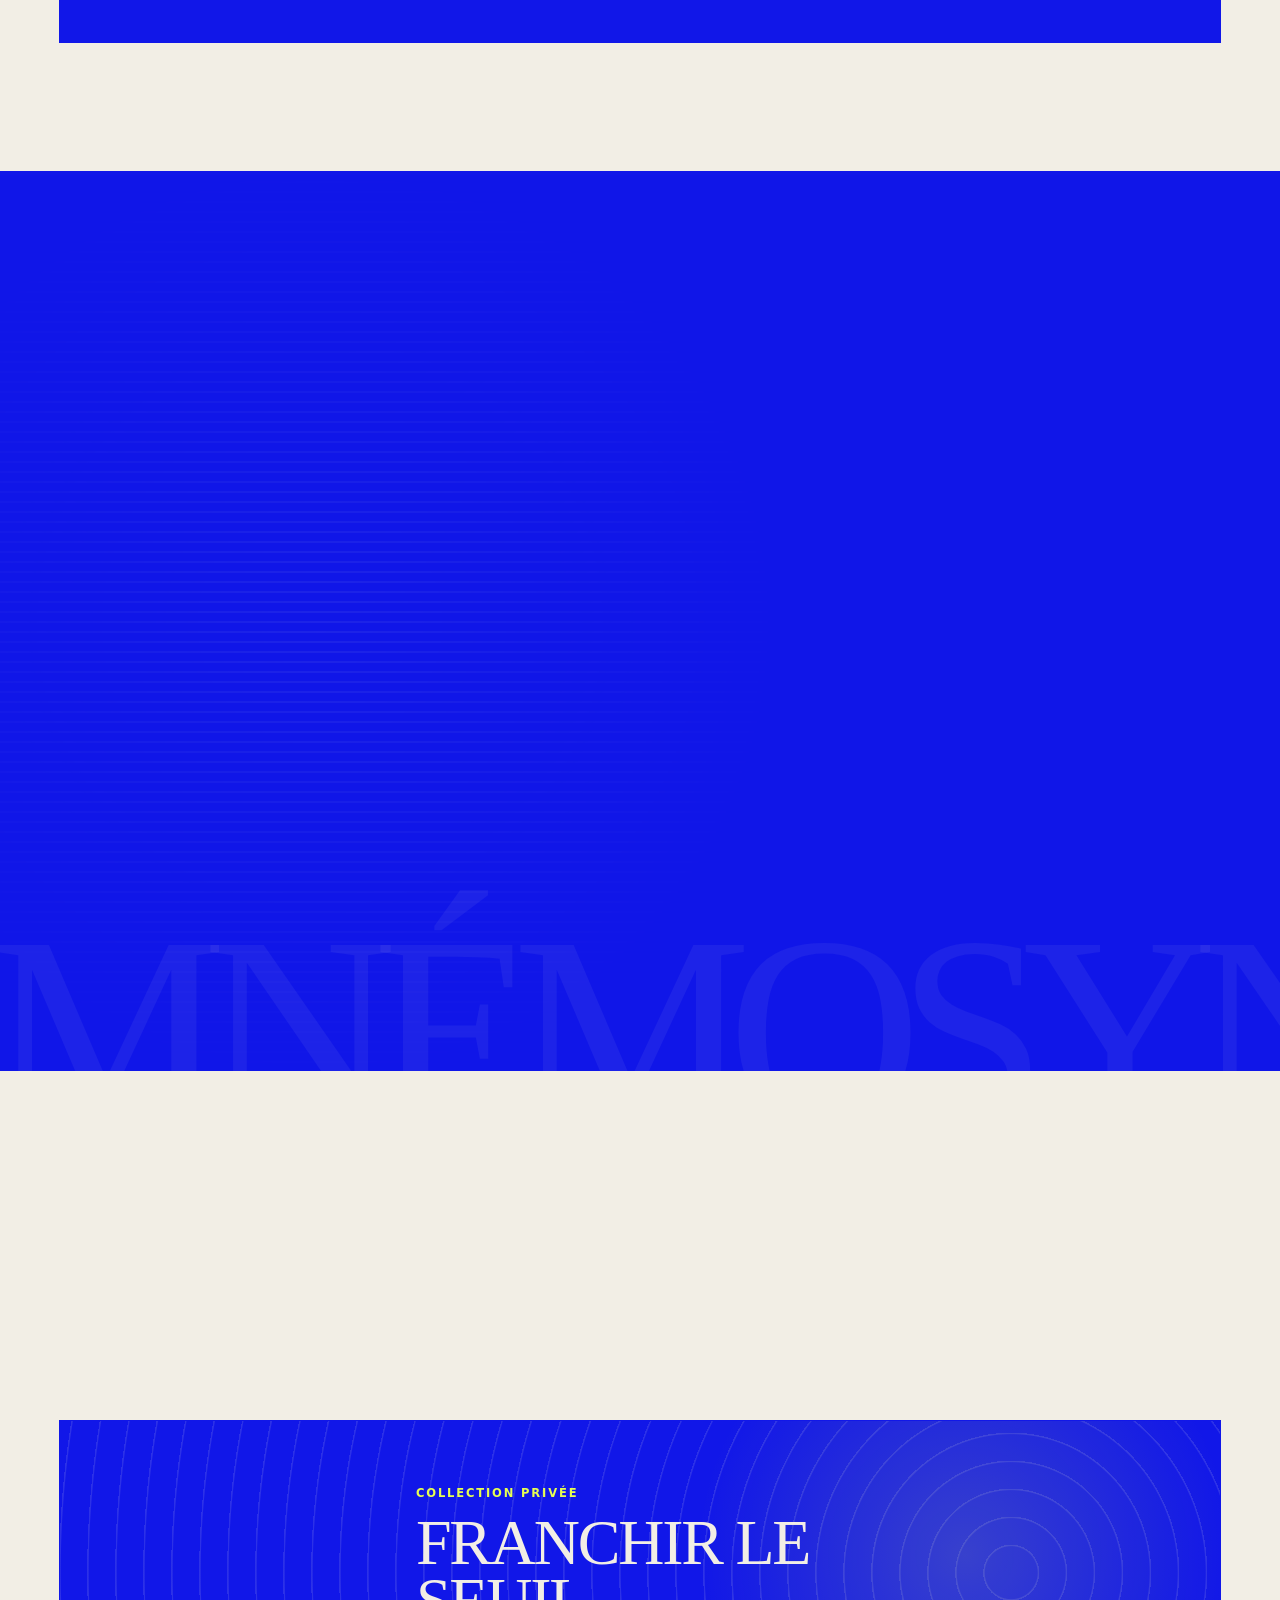
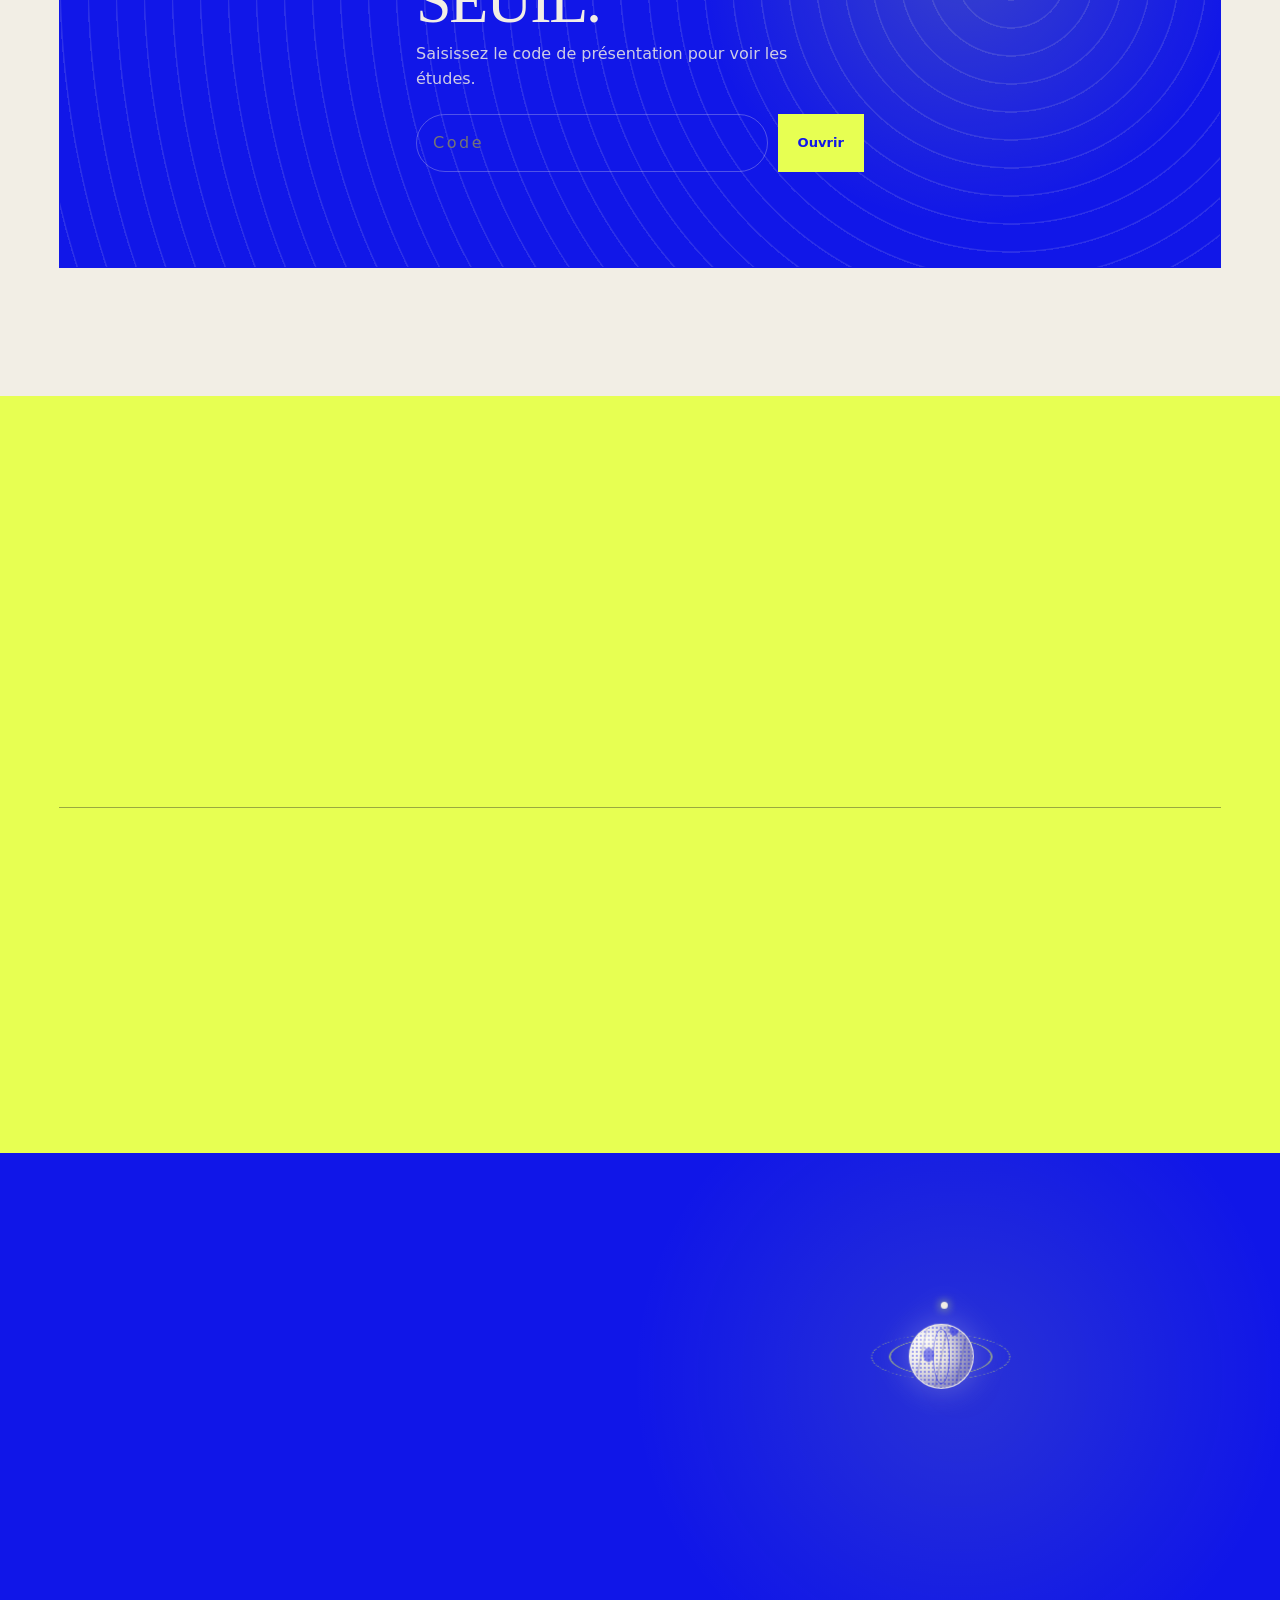
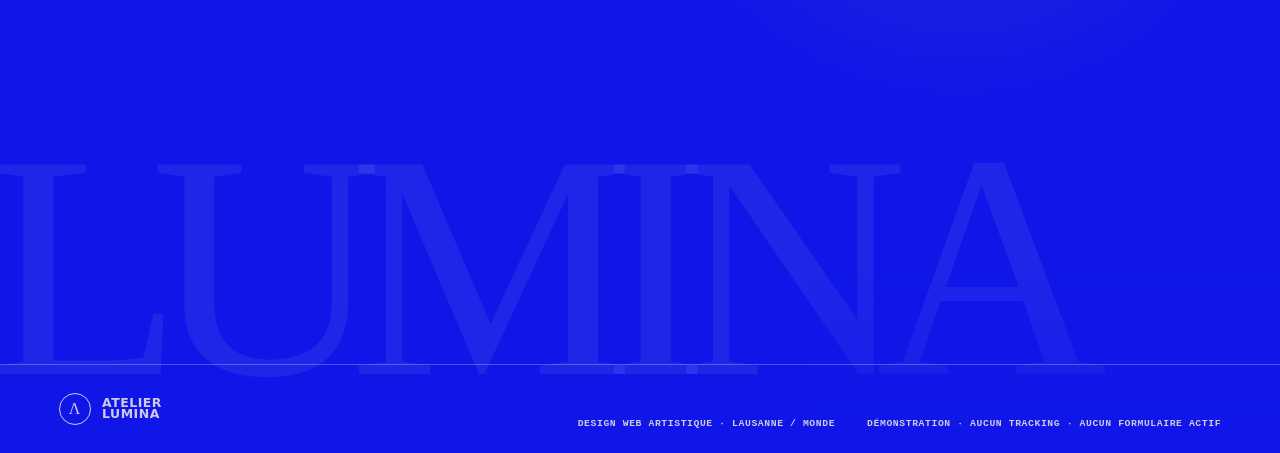
==== commit 68164e4c: "release: Lumina svet-fit-recovery-20260720-135623 5b0263a0b34b" ====
--- a/agency-site/index.html
+++ b/agency-site/index.html
@@ -9,16 +9,18 @@
   <meta property="og:title" content="Atelier Lumina — le marbre pense en lumière">
   <meta property="og:description" content="Direction artistique, culture visuelle et IA pour des expériences web singulières.">
   <meta property="og:type" content="website">
-  <meta property="og:image" content="assets/og/agency-lumina-1200x630.png">
+  <meta property="og:url" content="https://xternal69100.github.io/atelier-lumina/agency-site/">
+  <meta property="og:image" content="https://xternal69100.github.io/atelier-lumina/agency-site/assets/og/agency-lumina-1200x630.png">
   <meta property="og:image:width" content="1200">
   <meta property="og:image:height" content="630">
   <meta property="og:image:alt" content="Atelier Lumina — le marbre pense en lumière">
   <meta name="twitter:card" content="summary_large_image">
   <meta name="twitter:title" content="Atelier Lumina — le marbre pense en lumière">
   <meta name="twitter:description" content="Direction artistique, culture visuelle et IA pour des expériences web singulières.">
-  <meta name="twitter:image" content="assets/og/agency-lumina-1200x630.png">
+  <meta name="twitter:image" content="https://xternal69100.github.io/atelier-lumina/agency-site/assets/og/agency-lumina-1200x630.png">
   <meta name="twitter:image:alt" content="Atelier Lumina — le marbre pense en lumière">
   <title>Atelier Lumina — le marbre pense en lumière</title>
+  
   <link rel="icon" href="../favicon.svg" type="image/svg+xml">
   <link rel="preload" as="image" href="assets/v2/aegean-hero.webp" fetchpriority="high">
   <link rel="stylesheet" href="../shared/gate.css">
@@ -26,7 +28,7 @@
   <script src="../shared/gate.js" defer></script>
   <script src="../shared/motion.js" defer></script>
   <script src="app.js?v=source-first-20260717" defer></script>
-  <script src="variants.js?v=archive-selector-20260719" defer></script>
+  <script src="variants.js?v=three-versions-20260717" defer></script>
   <script src="psyche.js?v=restored-20260717" defer></script>
 </head>
 <body>
@@ -42,6 +44,7 @@
     </a>
     <nav aria-label="Navigation principale">
       <a href="#rituel">Méthode</a>
+      <a href="#premieres">Premières</a>
       <a href="#pantheon">Panthéon</a>
       <a href="#machine">Machine</a>
       <a href="#projets">Projets</a>
@@ -83,85 +86,106 @@
       </ol>
     </section>
 
+    <section class="originals" id="premieres">
+      <header class="originals-head" data-reveal>
+        <div><p class="section-tag">Archive 00 — Les premières</p><p class="counter">04 figures / 05 images originelles</p></div>
+        <h2>Les images d’avant.<br><i>Remises en lumière.</i></h2>
+        <p>Voici les images du panthéon présentes dans la toute première publication. Elles reviennent intactes, avec leur provenance, pour que vous puissiez les juger avant toute sélection.</p>
+      </header>
+      <div class="originals-grid">
+        <article class="original-card" data-reveal>
+          <figure><img src="assets/v1/aegean-oracle.webp" width="1254" height="1254" loading="lazy" alt="Oracle de marbre en profil, entourée d’un labyrinthe et de constellations"></figure>
+          <div><span>01 · Athéna</span><h3>Oracle originel.</h3><a href="assets/v1/SOURCES.json">Provenance de la première publication ↗</a></div>
+        </article>
+        <article class="original-card" data-reveal>
+          <figure><img src="assets/v1/met-youth-252350.jpg" width="444" height="625" loading="lazy" alt="Statue en marbre d’un jeune homme adulte, vue en pied, Metropolitan Museum of Art"></figure>
+          <div><span>02 · Apollon</span><h3>Marbre originel.</h3><a href="https://www.metmuseum.org/art/collection/search/252350" rel="noopener noreferrer">Met Open Access · CC0 ↗</a></div>
+        </article>
+        <article class="original-card original-card-dark" data-reveal>
+          <figure><img src="assets/v1/met-aphrodite-254697.jpg" width="468" height="624" loading="lazy" alt="Statue adulte en marbre d’Aphrodite, Metropolitan Museum of Art"></figure>
+          <div><span>03 · Aphrodite</span><h3>Présence originelle.</h3><a href="https://www.metmuseum.org/art/collection/search/254697" rel="noopener noreferrer">Met Open Access · CC0 ↗</a></div>
+        </article>
+        <article class="original-card original-card-wide" data-reveal>
+          <figure class="original-duo"><img src="assets/v1/met-zeus-252511.jpg" width="468" height="624" loading="lazy" alt="Tête en marbre d’un dieu probablement Zeus, Metropolitan Museum of Art"><img src="assets/v1/met-aphrodite-crouching-248138.jpg" width="399" height="625" loading="lazy" alt="Statue adulte en marbre d’Aphrodite accroupie, Metropolitan Museum of Art"></figure>
+          <div><span>04 · Zeus et le contrepoint</span><h3>Diptyque originel.</h3><a href="assets/v1/SOURCES.json">Deux œuvres Met Open Access · CC0 ↗</a></div>
+        </article>
+      </div>
+    </section>
+
     <section class="pantheon" id="pantheon">
       <header class="section-head" data-reveal>
-        <div><p class="section-tag">Protocole 02 — Le panthéon</p><p class="counter">04 figures / 17 choix</p></div>
+        <div><p class="section-tag">Protocole 02 — Le panthéon</p><p class="counter">04 figures / 12 études</p></div>
         <h2>Le mythe devient<br><i>une capacité.</i></h2>
-        <p>Comparez directement les cinq images de la première publication, la série Aegean et les deux nouvelles directions. Une seule version s’affiche à la fois, sans rien supprimer.</p>
+        <p>Après l’archive originelle ci-dessus, comparez la série Aegean et les deux nouvelles directions. Une seule version s’affiche ici à la fois, sans rien supprimer.</p>
       </header>
 
       <div class="myth-grid">
         <article class="myth-card myth-card-wide" data-reveal data-parallax>
           <div class="myth-image myth-switcher" data-version-switcher data-god="Athéna">
             <div class="version-controls" role="group" aria-label="Choisir une version d’Athéna">
-              <button class="version-button" type="button" aria-pressed="true" aria-controls="athena-stage" data-version-button data-src="assets/v1/aegean-oracle.webp" data-width="1254" data-height="1254" data-label="Origine · Oracle première publication" data-alt="Oracle de marbre en profil, entourée d’un labyrinthe et de constellations">Origine</button>
-              <button class="version-button" type="button" aria-pressed="false" aria-controls="athena-stage" data-version-button data-src="assets/v2/aegean-oracle.webp" data-width="1254" data-height="1254" data-label="Aegean · Oracle cartographique" data-alt="Athéna de profil dans un collage cobalt de cartes, constellations, montagnes et lignes géométriques">Aegean</button>
+              <button class="version-button" type="button" aria-pressed="true" aria-controls="athena-stage" data-version-button data-src="assets/v2/aegean-oracle.webp" data-width="1254" data-height="1254" data-label="Aegean · Oracle cartographique" data-alt="Athéna de profil dans un collage cobalt de cartes, constellations, montagnes et lignes géométriques">Aegean</button>
               <button class="version-button" type="button" aria-pressed="false" aria-controls="athena-stage" data-version-button data-src="assets/v3/hyperpsyche-athena-a.webp" data-width="1080" data-height="1080" data-label="Nouvelle A · Pluie matricielle" data-alt="Deux profils d’Athéna traversés par une cascade verticale de glyphes et de chiffres colorés">Nouvelle A</button>
               <button class="version-button" type="button" aria-pressed="false" aria-controls="athena-stage" data-version-button data-src="assets/v3/hyperpsyche-athena-b.webp" data-width="1080" data-height="1080" data-label="Nouvelle B · Oracle chiffré" data-alt="Athéna monumentale enchâssée dans une architecture de signes, nombres et draperies électriques">Nouvelle B</button>
             </div>
-            <a class="myth-version-stage" id="athena-stage" data-version-stage href="assets/v1/aegean-oracle.webp" aria-label="Ouvrir en grand Athéna, version Origine">
-              <img data-version-image src="assets/v1/aegean-oracle.webp" width="1254" height="1254" loading="lazy" alt="Oracle de marbre en profil, entourée d'un labyrinthe et de constellations">
-              <span class="myth-variant-label" data-version-label>Origine · Oracle première publication</span>
+            <a class="myth-version-stage" id="athena-stage" data-version-stage href="assets/v2/aegean-oracle.webp" aria-label="Ouvrir en grand Athéna, version Aegean">
+              <img data-version-image src="assets/v2/aegean-oracle.webp" width="1254" height="1254" loading="lazy" alt="Athéna de profil dans un collage cobalt de cartes, constellations, montagnes et lignes géométriques">
+              <span class="myth-variant-label" data-version-label>Aegean · Oracle cartographique</span>
             </a>
             <p class="version-status visually-hidden" role="status" aria-live="polite" data-version-status></p>
-            <noscript><p class="version-fallback">Voir séparément : <a href="assets/v1/aegean-oracle.webp">origine</a> · <a href="assets/v2/aegean-oracle.webp">Aegean</a> · <a href="assets/v3/hyperpsyche-athena-a.webp">nouvelle A</a> · <a href="assets/v3/hyperpsyche-athena-b.webp">nouvelle B</a>.</p></noscript>
-          </div>
-          <div class="myth-copy"><span>01 · Athéna</span><h3>Discerner.</h3><p>La stratégie transforme le bruit en décision créative.</p><div class="source-links"><a href="assets/v1/SOURCES.json">Origines · provenance ↗</a><a href="assets/v2/SOURCES.json">Aegean · provenance ↗</a><a href="assets/v3/SOURCES.json">Nouvelles · provenance ↗</a></div></div>
+            <noscript><p class="version-fallback">Voir séparément : <a href="assets/v2/aegean-oracle.webp">Aegean</a> · <a href="assets/v3/hyperpsyche-athena-a.webp">nouvelle A</a> · <a href="assets/v3/hyperpsyche-athena-b.webp">nouvelle B</a>.</p></noscript>
+          </div>
+          <div class="myth-copy"><span>01 · Athéna</span><h3>Discerner.</h3><p>La stratégie transforme le bruit en décision créative.</p><div class="source-links"><a href="assets/v2/SOURCES.json">Aegean · provenance ↗</a><a href="assets/v3/SOURCES.json">Nouvelles · provenance ↗</a></div></div>
         </article>
 
         <article class="myth-card myth-card-wide" data-reveal data-parallax>
           <div class="myth-image myth-switcher" data-version-switcher data-god="Apollon">
             <div class="version-controls" role="group" aria-label="Choisir une version d’Apollon">
-              <button class="version-button" type="button" aria-pressed="true" aria-controls="apollo-stage" data-version-button data-src="assets/v1/met-youth-252350.jpg" data-width="444" data-height="625" data-treatment="met-blue" data-fit="print" data-label="Origine · Marbre Met en bleu" data-alt="Statue en marbre d’un jeune homme adulte, vue en pied, Metropolitan Museum of Art">Origine</button>
-              <button class="version-button" type="button" aria-pressed="false" aria-controls="apollo-stage" data-version-button data-src="assets/v2/aegean-apollo.webp" data-width="1254" data-height="1254" data-label="Aegean · Soleil fracturé" data-alt="Apollon drapé traverse un paysage marin fragmenté sous un disque solaire découpé en bandes">Aegean</button>
+              <button class="version-button" type="button" aria-pressed="true" aria-controls="apollo-stage" data-version-button data-src="assets/v2/aegean-apollo.webp" data-width="1254" data-height="1254" data-label="Aegean · Soleil fracturé" data-alt="Apollon drapé traverse un paysage marin fragmenté sous un disque solaire découpé en bandes">Aegean</button>
               <button class="version-button" type="button" aria-pressed="false" aria-controls="apollo-stage" data-version-button data-src="assets/v3/hyperpsyche-apollo-a.webp" data-width="1080" data-height="1080" data-label="Nouvelle A · Procession temporelle" data-alt="Plusieurs silhouettes d’Apollon avancent dans des lames temporelles aux expositions chromatiques désynchronisées">Nouvelle A</button>
               <button class="version-button" type="button" aria-pressed="false" aria-controls="apollo-stage" data-version-button data-src="assets/v3/hyperpsyche-apollo-b.webp" data-width="1080" data-height="1080" data-label="Nouvelle B · Tranches solaires" data-alt="Apollon et sa lyre sont découpés en tranches solaires diagonales magenta, bleues et acides">Nouvelle B</button>
             </div>
-            <a class="myth-version-stage is-met-blue" id="apollo-stage" data-version-stage href="assets/v1/met-youth-252350.jpg" data-fit="print" aria-label="Ouvrir en grand Apollon, version Origine">
-              <img data-version-image src="assets/v1/met-youth-252350.jpg" width="444" height="625" loading="lazy" alt="Statue en marbre d'un jeune homme adulte, vue en pied, Metropolitan Museum of Art">
-              <span class="myth-variant-label" data-version-label>Origine · Marbre Met en bleu</span>
+            <a class="myth-version-stage" id="apollo-stage" data-version-stage href="assets/v2/aegean-apollo.webp" aria-label="Ouvrir en grand Apollon, version Aegean">
+              <img data-version-image src="assets/v2/aegean-apollo.webp" width="1254" height="1254" loading="lazy" alt="Apollon drapé traverse un paysage marin fragmenté sous un disque solaire découpé en bandes">
+              <span class="myth-variant-label" data-version-label>Aegean · Soleil fracturé</span>
             </a>
             <p class="version-status visually-hidden" role="status" aria-live="polite" data-version-status></p>
-            <noscript><p class="version-fallback">Voir séparément : <a href="assets/v1/met-youth-252350.jpg">origine</a> · <a href="assets/v2/aegean-apollo.webp">Aegean</a> · <a href="assets/v3/hyperpsyche-apollo-a.webp">nouvelle A</a> · <a href="assets/v3/hyperpsyche-apollo-b.webp">nouvelle B</a>.</p></noscript>
-          </div>
-          <div class="myth-copy"><span>02 · Apollon</span><h3>Clarifier.</h3><p>Hiérarchie, lumière et rythme rendent l’essentiel évident.</p><div class="source-links"><a href="assets/v1/SOURCES.json">Origines · provenance ↗</a><a href="assets/v2/SOURCES.json">Aegean · provenance ↗</a><a href="assets/v3/SOURCES.json">Nouvelles · provenance ↗</a></div></div>
+            <noscript><p class="version-fallback">Voir séparément : <a href="assets/v2/aegean-apollo.webp">Aegean</a> · <a href="assets/v3/hyperpsyche-apollo-a.webp">nouvelle A</a> · <a href="assets/v3/hyperpsyche-apollo-b.webp">nouvelle B</a>.</p></noscript>
+          </div>
+          <div class="myth-copy"><span>02 · Apollon</span><h3>Clarifier.</h3><p>Hiérarchie, lumière et rythme rendent l’essentiel évident.</p><div class="source-links"><a href="assets/v2/SOURCES.json">Aegean · provenance ↗</a><a href="assets/v3/SOURCES.json">Nouvelles · provenance ↗</a></div></div>
         </article>
 
         <article class="myth-card myth-card-wide myth-card-dark" data-reveal data-parallax>
           <div class="myth-image myth-switcher" data-version-switcher data-god="Aphrodite">
             <div class="version-controls" role="group" aria-label="Choisir une version d’Aphrodite">
-              <button class="version-button" type="button" aria-pressed="true" aria-controls="aphrodite-stage" data-version-button data-src="assets/v1/met-aphrodite-254697.jpg" data-width="468" data-height="624" data-treatment="met-blue" data-fit="print" data-label="Origine I · Aphrodite Met en bleu" data-alt="Statue adulte en marbre d’Aphrodite, Metropolitan Museum of Art">Origine I</button>
-              <button class="version-button" type="button" aria-pressed="false" aria-controls="aphrodite-stage" data-version-button data-src="assets/v1/met-aphrodite-crouching-248138.jpg" data-width="399" data-height="625" data-treatment="met-blue" data-fit="print" data-label="Origine II · Aphrodite accroupie Met en bleu" data-alt="Statue adulte en marbre d’Aphrodite accroupie, Metropolitan Museum of Art">Origine II</button>
-              <button class="version-button" type="button" aria-pressed="false" aria-controls="aphrodite-stage" data-version-button data-src="assets/v2/aegean-aphrodite.webp" data-width="1254" data-height="1254" data-label="Aegean · Archipel magnétique" data-alt="Aphrodite drapée flotte entre archipels, vagues, constellations et coulées magenta traversées de sceaux jaunes">Aegean</button>
+              <button class="version-button" type="button" aria-pressed="true" aria-controls="aphrodite-stage" data-version-button data-src="assets/v2/aegean-aphrodite.webp" data-width="1254" data-height="1254" data-label="Aegean · Archipel magnétique" data-alt="Aphrodite drapée flotte entre archipels, vagues, constellations et coulées magenta traversées de sceaux jaunes">Aegean</button>
               <button class="version-button" type="button" aria-pressed="false" aria-controls="aphrodite-stage" data-version-button data-src="assets/v3/hyperpsyche-aphrodite-a.webp" data-width="1080" data-height="1080" data-label="Nouvelle A · Cartographie cousue" data-alt="Aphrodite se fond dans une cartographie textile cousue, entre rivage, constellation et matière minérale">Nouvelle A</button>
               <button class="version-button" type="button" aria-pressed="false" aria-controls="aphrodite-stage" data-version-button data-src="assets/v3/hyperpsyche-aphrodite-b.webp" data-width="1080" data-height="1080" data-label="Nouvelle B · Draperie-paysage" data-alt="La draperie d’Aphrodite devient un paysage impossible en torsion, traversé de cartes et de constellations">Nouvelle B</button>
             </div>
-            <a class="myth-version-stage is-met-blue" id="aphrodite-stage" data-version-stage href="assets/v1/met-aphrodite-254697.jpg" data-fit="print" aria-label="Ouvrir en grand Aphrodite, version Origine I">
-              <img data-version-image src="assets/v1/met-aphrodite-254697.jpg" width="468" height="624" loading="lazy" alt="Statue adulte en marbre d'Aphrodite, Metropolitan Museum of Art">
-              <span class="myth-variant-label" data-version-label>Origine I · Aphrodite Met en bleu</span>
+            <a class="myth-version-stage" id="aphrodite-stage" data-version-stage href="assets/v2/aegean-aphrodite.webp" aria-label="Ouvrir en grand Aphrodite, version Aegean">
+              <img data-version-image src="assets/v2/aegean-aphrodite.webp" width="1254" height="1254" loading="lazy" alt="Aphrodite drapée flotte entre archipels, vagues, constellations et coulées magenta traversées de sceaux jaunes">
+              <span class="myth-variant-label" data-version-label>Aegean · Archipel magnétique</span>
             </a>
             <p class="version-status visually-hidden" role="status" aria-live="polite" data-version-status></p>
-            <noscript><p class="version-fallback">Voir séparément : <a href="assets/v1/met-aphrodite-254697.jpg">origine I</a> · <a href="assets/v1/met-aphrodite-crouching-248138.jpg">origine II</a> · <a href="assets/v2/aegean-aphrodite.webp">Aegean</a> · <a href="assets/v3/hyperpsyche-aphrodite-a.webp">nouvelle A</a> · <a href="assets/v3/hyperpsyche-aphrodite-b.webp">nouvelle B</a>.</p></noscript>
-          </div>
-          <div class="myth-copy"><span>03 · Aphrodite</span><h3>Attirer.</h3><p>Le désir visuel devient confiance, jamais manipulation.</p><div class="source-links"><a href="assets/v1/SOURCES.json">Origines · provenance ↗</a><a href="assets/v2/SOURCES.json">Aegean · provenance ↗</a><a href="assets/v3/SOURCES.json">Nouvelles · provenance ↗</a></div></div>
+            <noscript><p class="version-fallback">Voir séparément : <a href="assets/v2/aegean-aphrodite.webp">Aegean</a> · <a href="assets/v3/hyperpsyche-aphrodite-a.webp">nouvelle A</a> · <a href="assets/v3/hyperpsyche-aphrodite-b.webp">nouvelle B</a>.</p></noscript>
+          </div>
+          <div class="myth-copy"><span>03 · Aphrodite</span><h3>Attirer.</h3><p>Le désir visuel devient confiance, jamais manipulation.</p><div class="source-links"><a href="assets/v2/SOURCES.json">Aegean · provenance ↗</a><a href="assets/v3/SOURCES.json">Nouvelles · provenance ↗</a></div></div>
         </article>
 
         <article class="myth-card myth-card-wide myth-card-last" data-reveal data-parallax>
           <div class="myth-image myth-switcher" data-version-switcher data-god="Zeus">
             <div class="version-controls" role="group" aria-label="Choisir une version de Zeus">
-              <button class="version-button" type="button" aria-pressed="true" aria-controls="zeus-stage" data-version-button data-src="assets/v1/met-zeus-252511.jpg" data-width="468" data-height="624" data-treatment="met-blue" data-fit="crop" data-label="Origine · Zeus Met en bleu" data-alt="Tête en marbre d’un dieu probablement Zeus, Metropolitan Museum of Art">Origine</button>
-              <button class="version-button" type="button" aria-pressed="false" aria-controls="zeus-stage" data-version-button data-src="assets/v2/aegean-zeus.webp" data-width="1254" data-height="1254" data-label="Aegean · Architecture renversée" data-alt="Zeus drapé traverse une architecture classique renversée, des escaliers suspendus et une carte de constellations cobalt">Aegean</button>
+              <button class="version-button" type="button" aria-pressed="true" aria-controls="zeus-stage" data-version-button data-src="assets/v2/aegean-zeus.webp" data-width="1254" data-height="1254" data-label="Aegean · Architecture renversée" data-alt="Zeus drapé traverse une architecture classique renversée, des escaliers suspendus et une carte de constellations cobalt">Aegean</button>
               <button class="version-button" type="button" aria-pressed="false" aria-controls="zeus-stage" data-version-button data-src="assets/v3/hyperpsyche-zeus-a.webp" data-width="1080" data-height="1080" data-label="Nouvelle A · Citadelle polygravitationnelle" data-alt="Deux figures de Zeus traversent une citadelle disloquée par des éclairs et plusieurs directions de gravité">Nouvelle A</button>
               <button class="version-button" type="button" aria-pressed="false" aria-controls="zeus-stage" data-version-button data-src="assets/v3/hyperpsyche-zeus-b.webp" data-width="1080" data-height="1080" data-label="Nouvelle B · Foudre architecturale" data-alt="Zeus se dédouble dans une explosion de colonnes, de pierres suspendues et de foudre calligraphique">Nouvelle B</button>
             </div>
-            <a class="myth-version-stage is-met-blue" id="zeus-stage" data-version-stage href="assets/v1/met-zeus-252511.jpg" data-fit="crop" aria-label="Ouvrir en grand Zeus, version Origine">
-              <img data-version-image src="assets/v1/met-zeus-252511.jpg" width="468" height="624" loading="lazy" alt="Tête en marbre d'un dieu probablement Zeus, Metropolitan Museum of Art">
-              <span class="myth-variant-label" data-version-label>Origine · Zeus Met en bleu</span>
+            <a class="myth-version-stage" id="zeus-stage" data-version-stage href="assets/v2/aegean-zeus.webp" aria-label="Ouvrir en grand Zeus, version Aegean">
+              <img data-version-image src="assets/v2/aegean-zeus.webp" width="1254" height="1254" loading="lazy" alt="Zeus drapé traverse une architecture classique renversée, des escaliers suspendus et une carte de constellations cobalt">
+              <span class="myth-variant-label" data-version-label>Aegean · Architecture renversée</span>
             </a>
             <p class="version-status visually-hidden" role="status" aria-live="polite" data-version-status></p>
-            <noscript><p class="version-fallback">Voir séparément : <a href="assets/v1/met-zeus-252511.jpg">origine</a> · <a href="assets/v2/aegean-zeus.webp">Aegean</a> · <a href="assets/v3/hyperpsyche-zeus-a.webp">nouvelle A</a> · <a href="assets/v3/hyperpsyche-zeus-b.webp">nouvelle B</a>.</p></noscript>
-          </div>
-          <div class="myth-copy"><span>04 · Zeus</span><h3>Tenir.</h3><p>Un système cohérent survit aux modes et aux écrans.</p><div class="source-links"><a href="assets/v1/SOURCES.json">Origines · provenance ↗</a><a href="assets/v2/SOURCES.json">Aegean · provenance ↗</a><a href="assets/v3/SOURCES.json">Nouvelles · provenance ↗</a></div></div>
+            <noscript><p class="version-fallback">Voir séparément : <a href="assets/v2/aegean-zeus.webp">Aegean</a> · <a href="assets/v3/hyperpsyche-zeus-a.webp">nouvelle A</a> · <a href="assets/v3/hyperpsyche-zeus-b.webp">nouvelle B</a>.</p></noscript>
+          </div>
+          <div class="myth-copy"><span>04 · Zeus</span><h3>Tenir.</h3><p>Un système cohérent survit aux modes et aux écrans.</p><div class="source-links"><a href="assets/v2/SOURCES.json">Aegean · provenance ↗</a><a href="assets/v3/SOURCES.json">Nouvelles · provenance ↗</a></div></div>
         </article>
       </div>
     </section>
--- a/agency-site/styles.css
+++ b/agency-site/styles.css
@@ -93,9 +93,3 @@
 .motion-master{width:48px;min-width:48px;max-width:48px;padding:0;border-radius:50%;font-size:0}
 .motion-master::after{content:"Ⅱ";font:800 .82rem/1 var(--mono)}
 .motion-paused .motion-master::after{content:"▶"}
-
-/* Sélecteur des cinq images de première publication. */
-.version-controls{grid-template-columns:repeat(auto-fit,minmax(6.25rem,1fr))}
-.myth-version-stage.is-met-blue{background:var(--blue)}
-.myth-version-stage.is-met-blue img{object-fit:contain;padding:8%;filter:grayscale(1) contrast(1.4) invert(1);mix-blend-mode:screen}
-.myth-version-stage.is-met-blue[data-fit="crop"] img{object-fit:cover;padding:3%}
